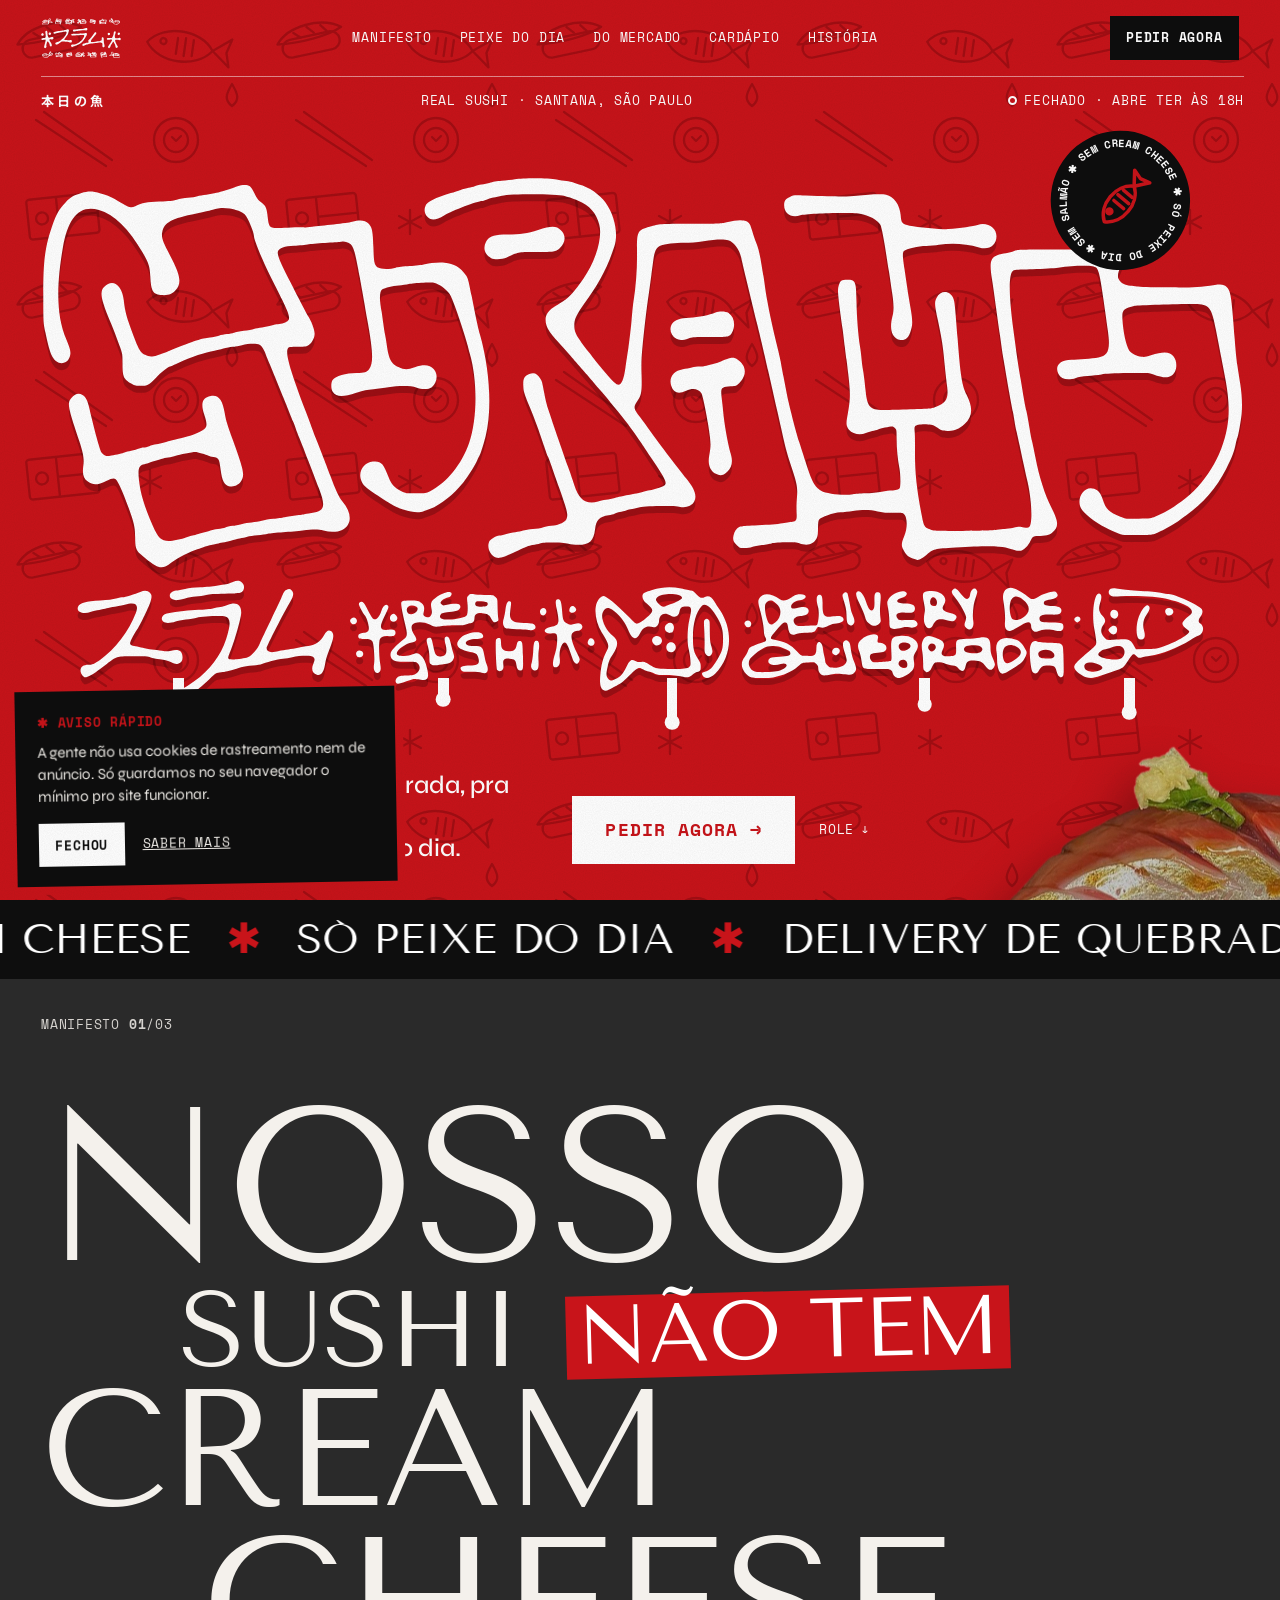
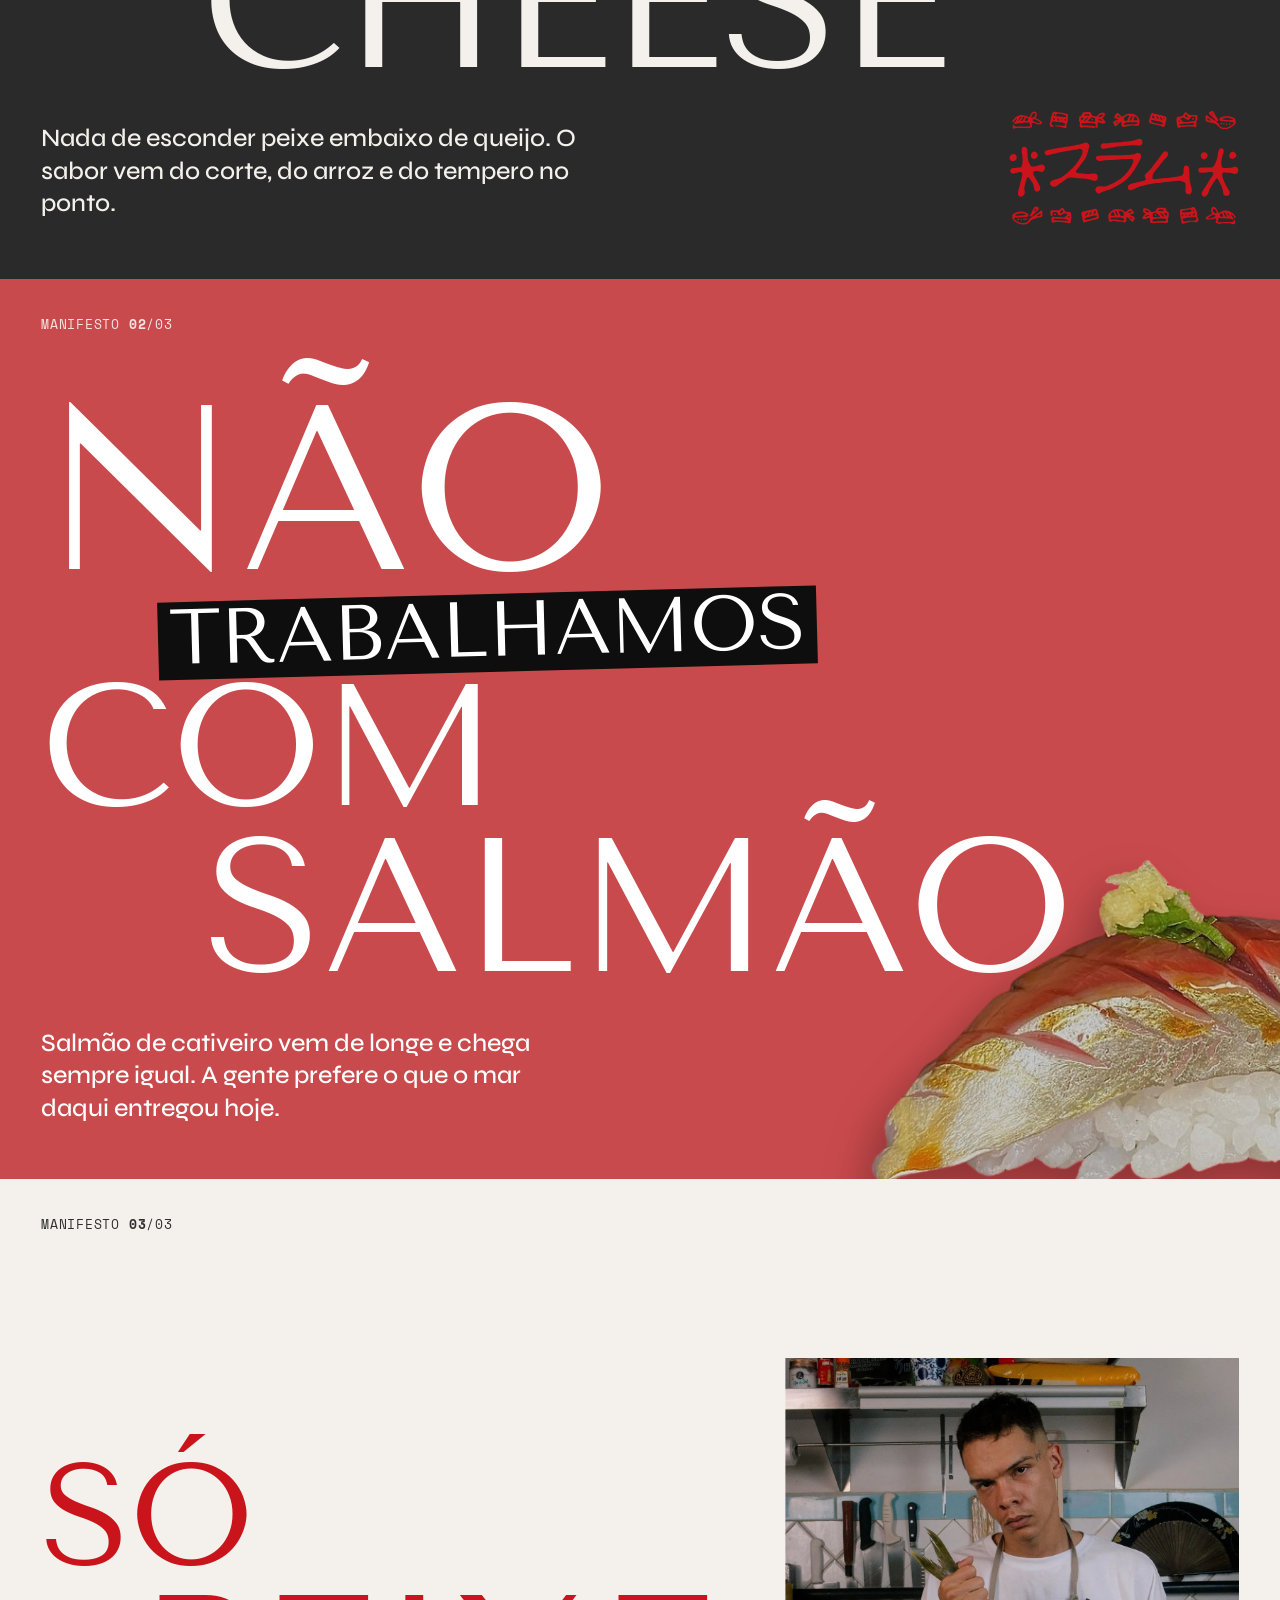
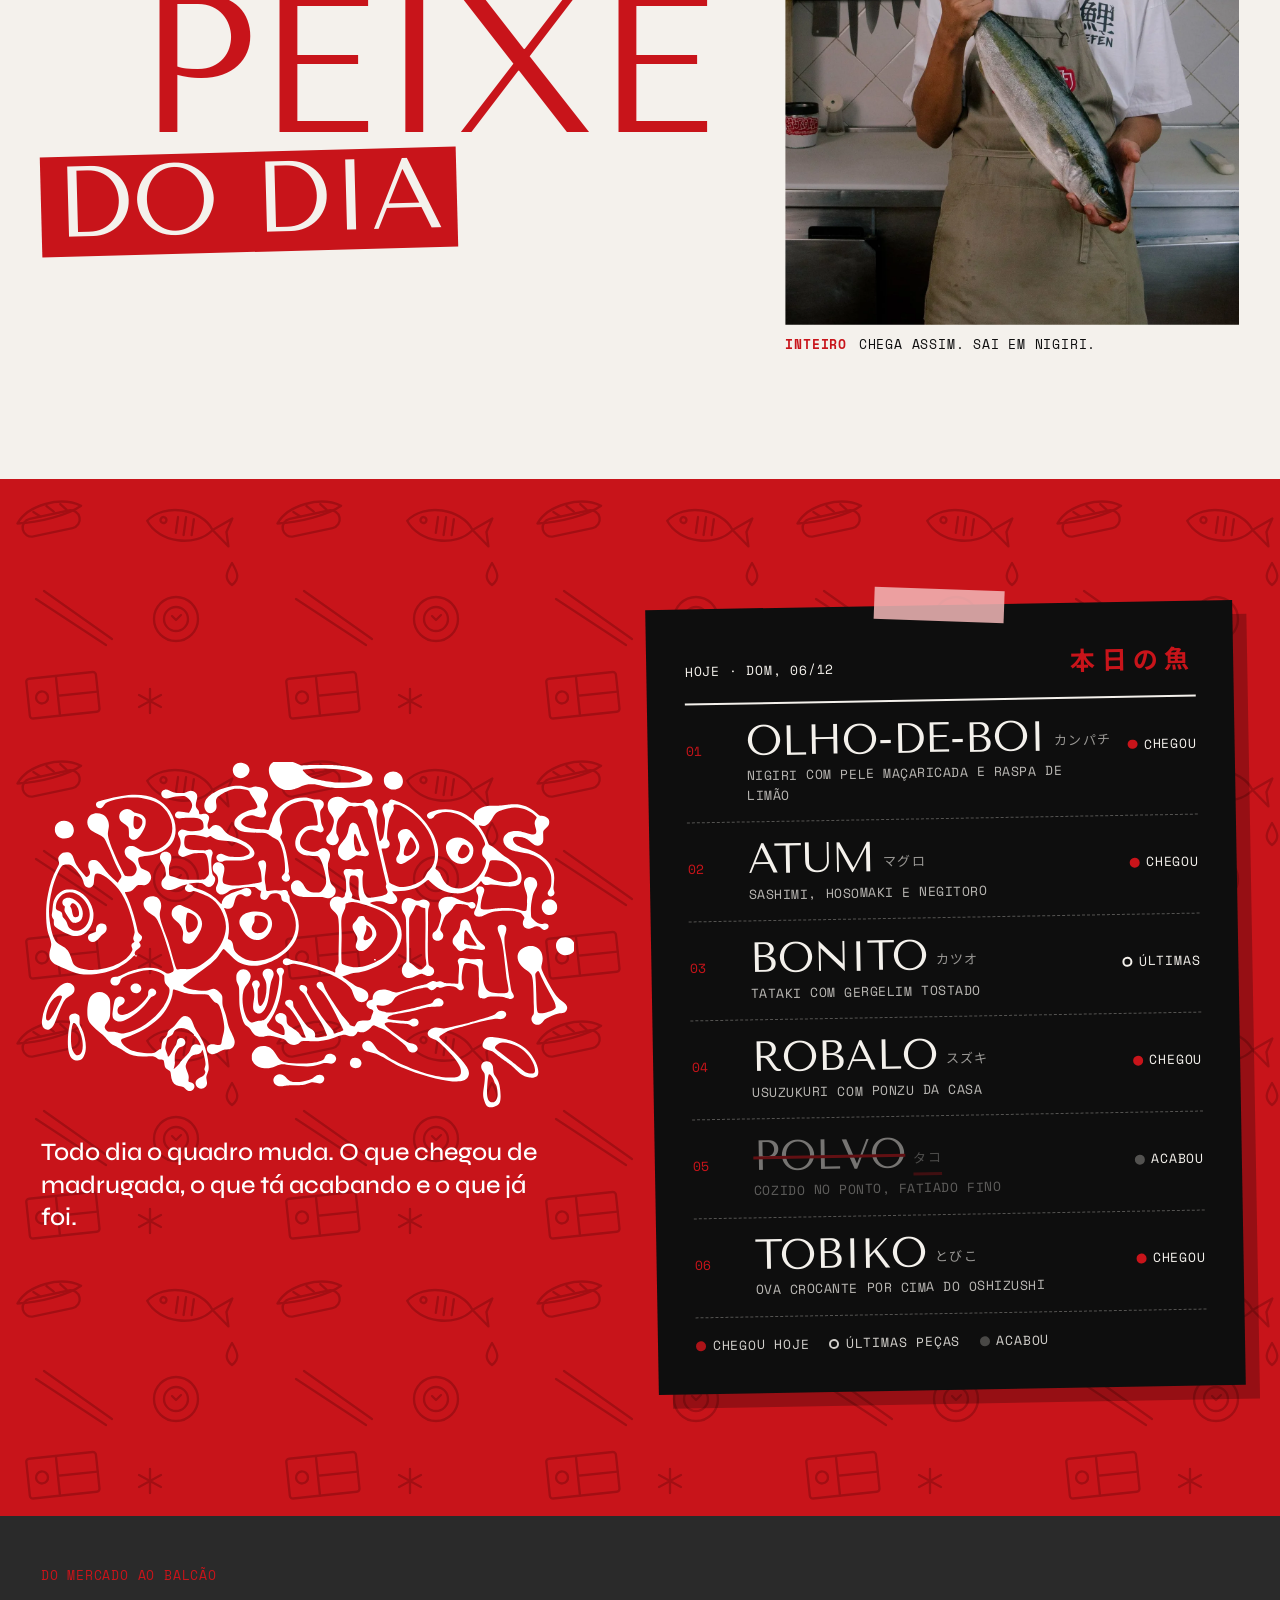
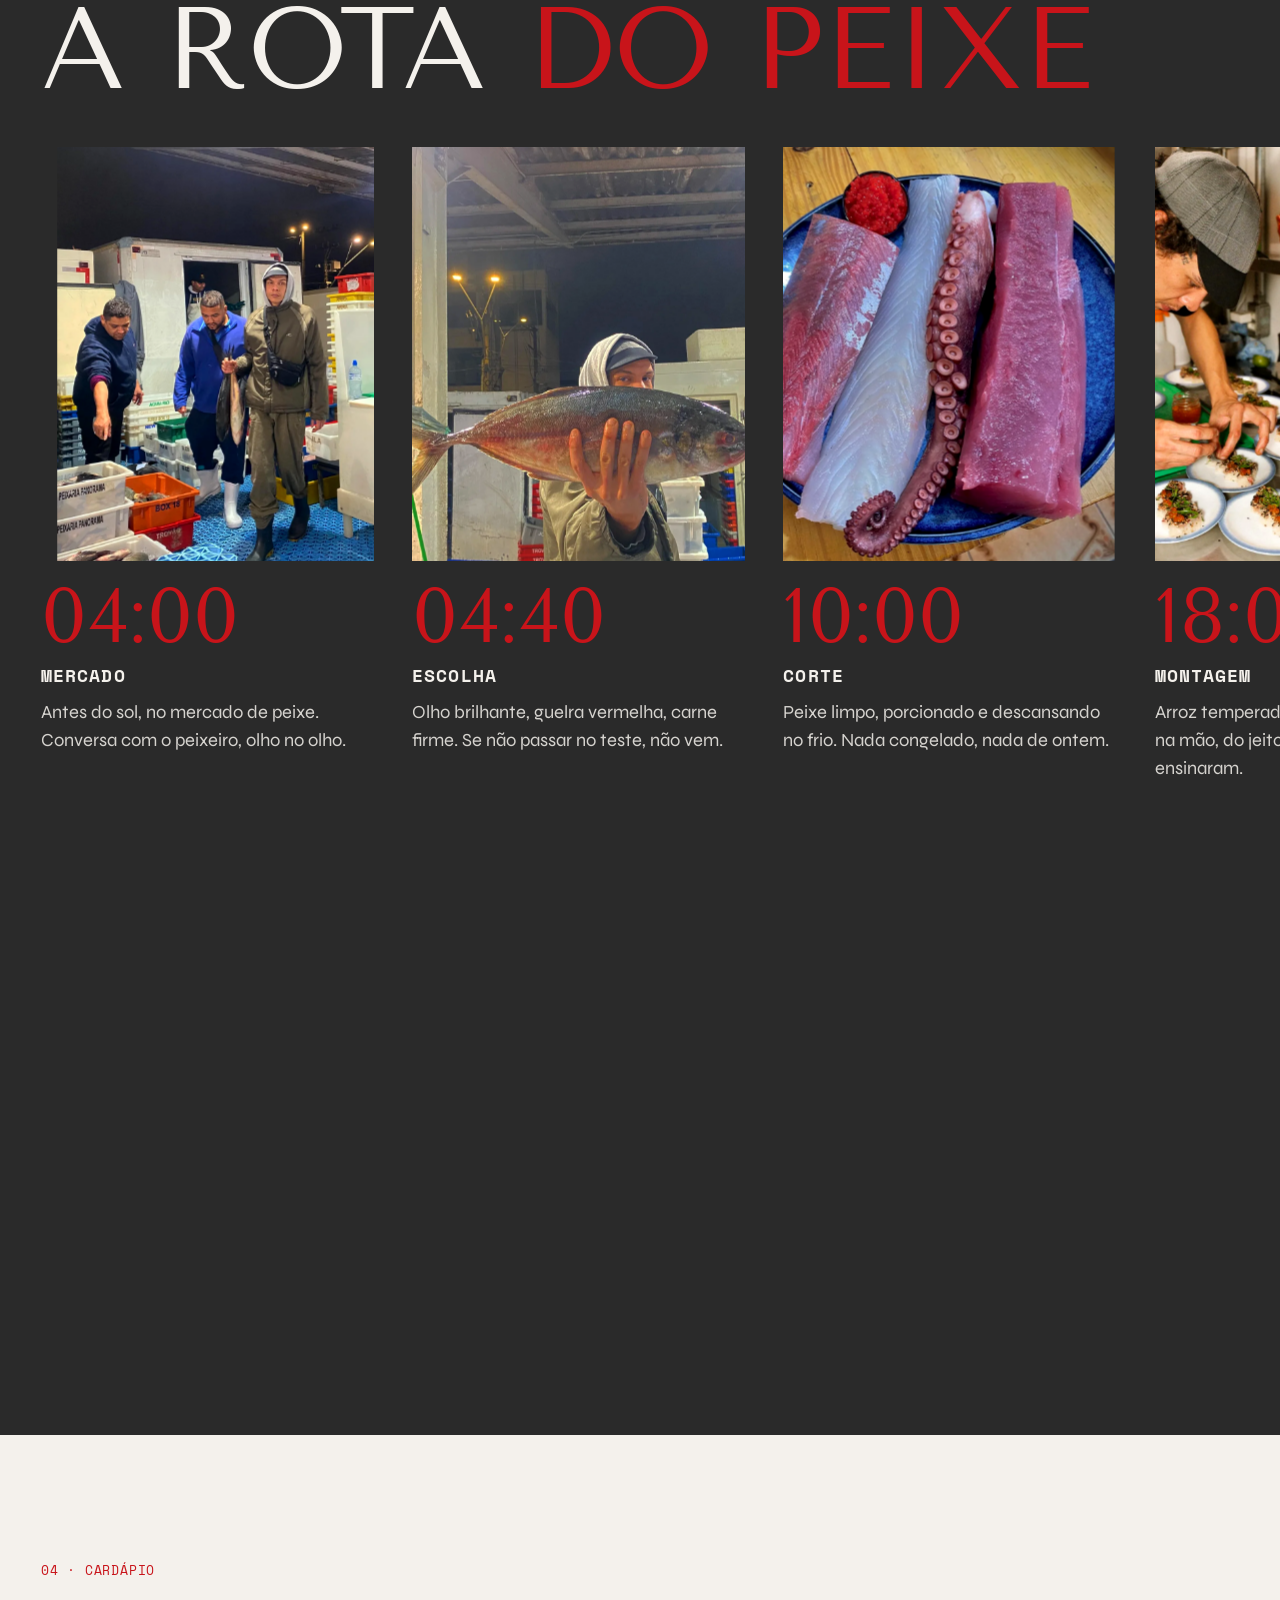
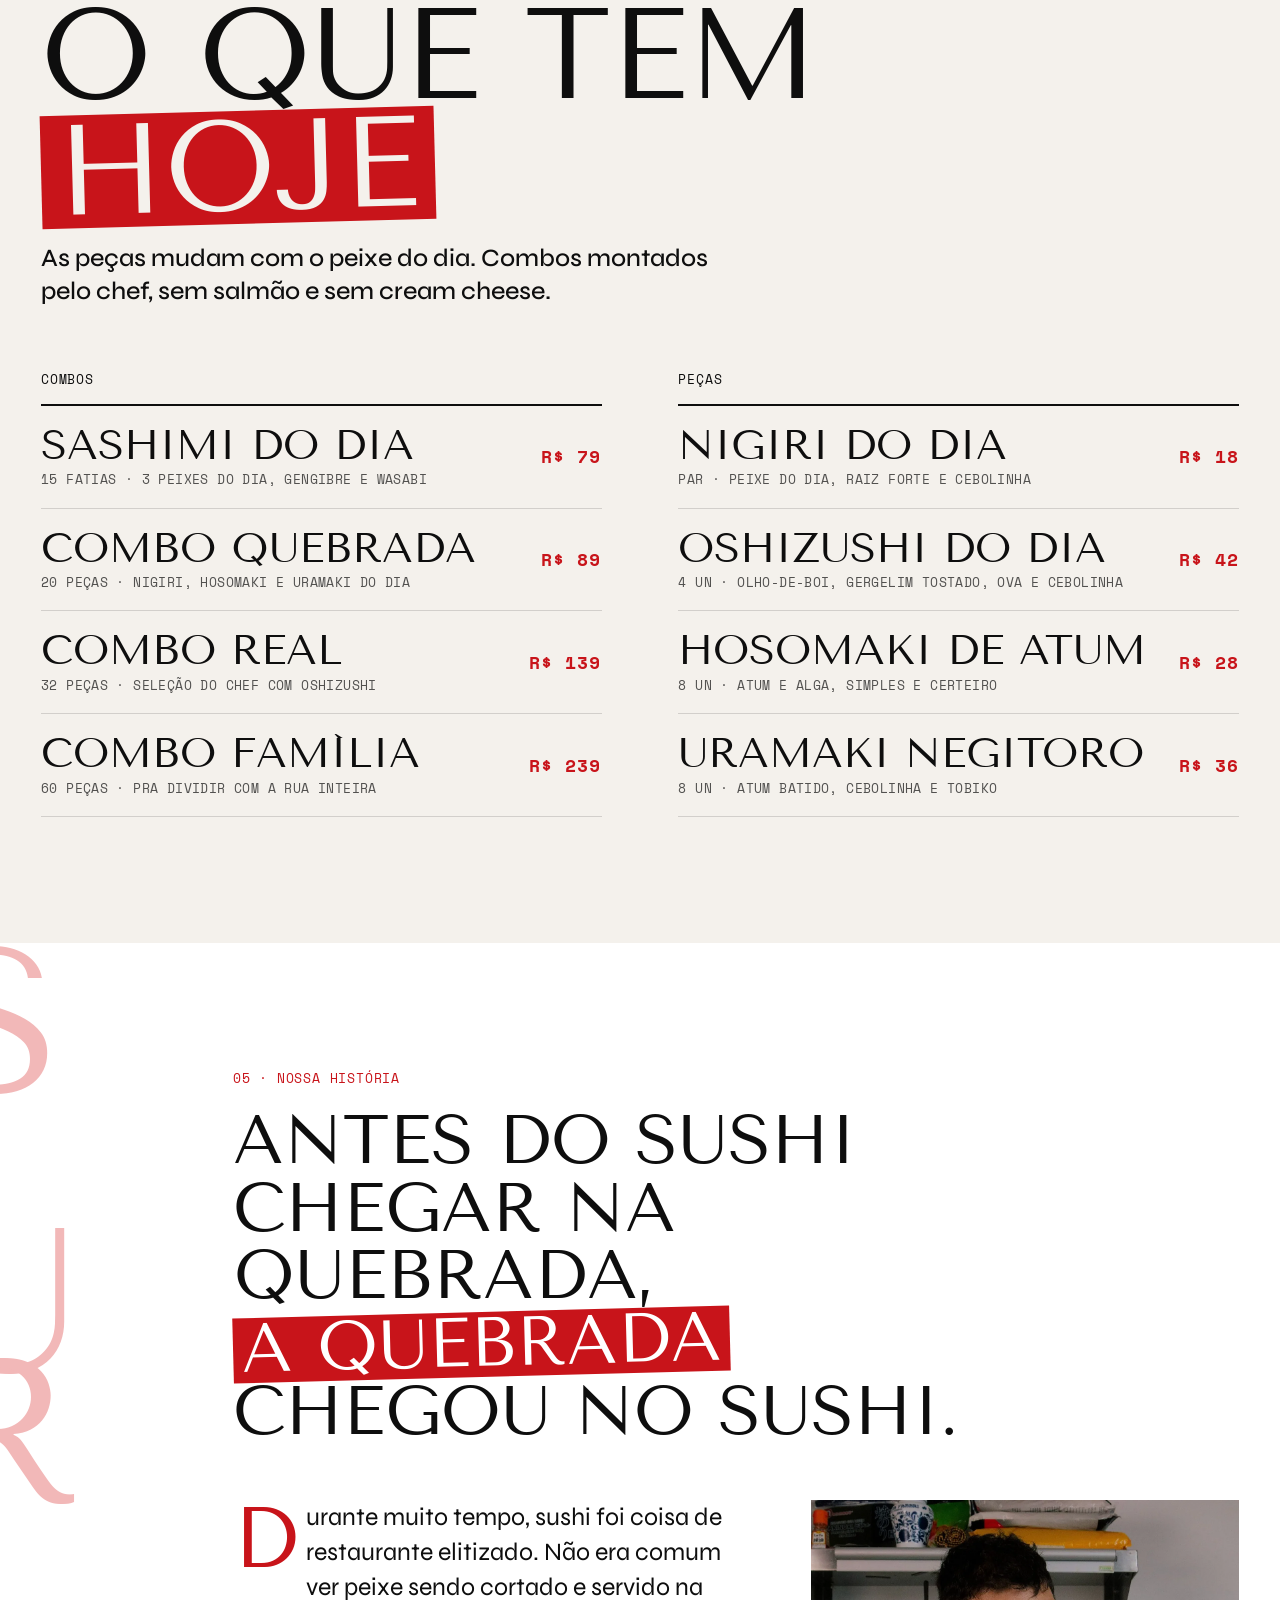
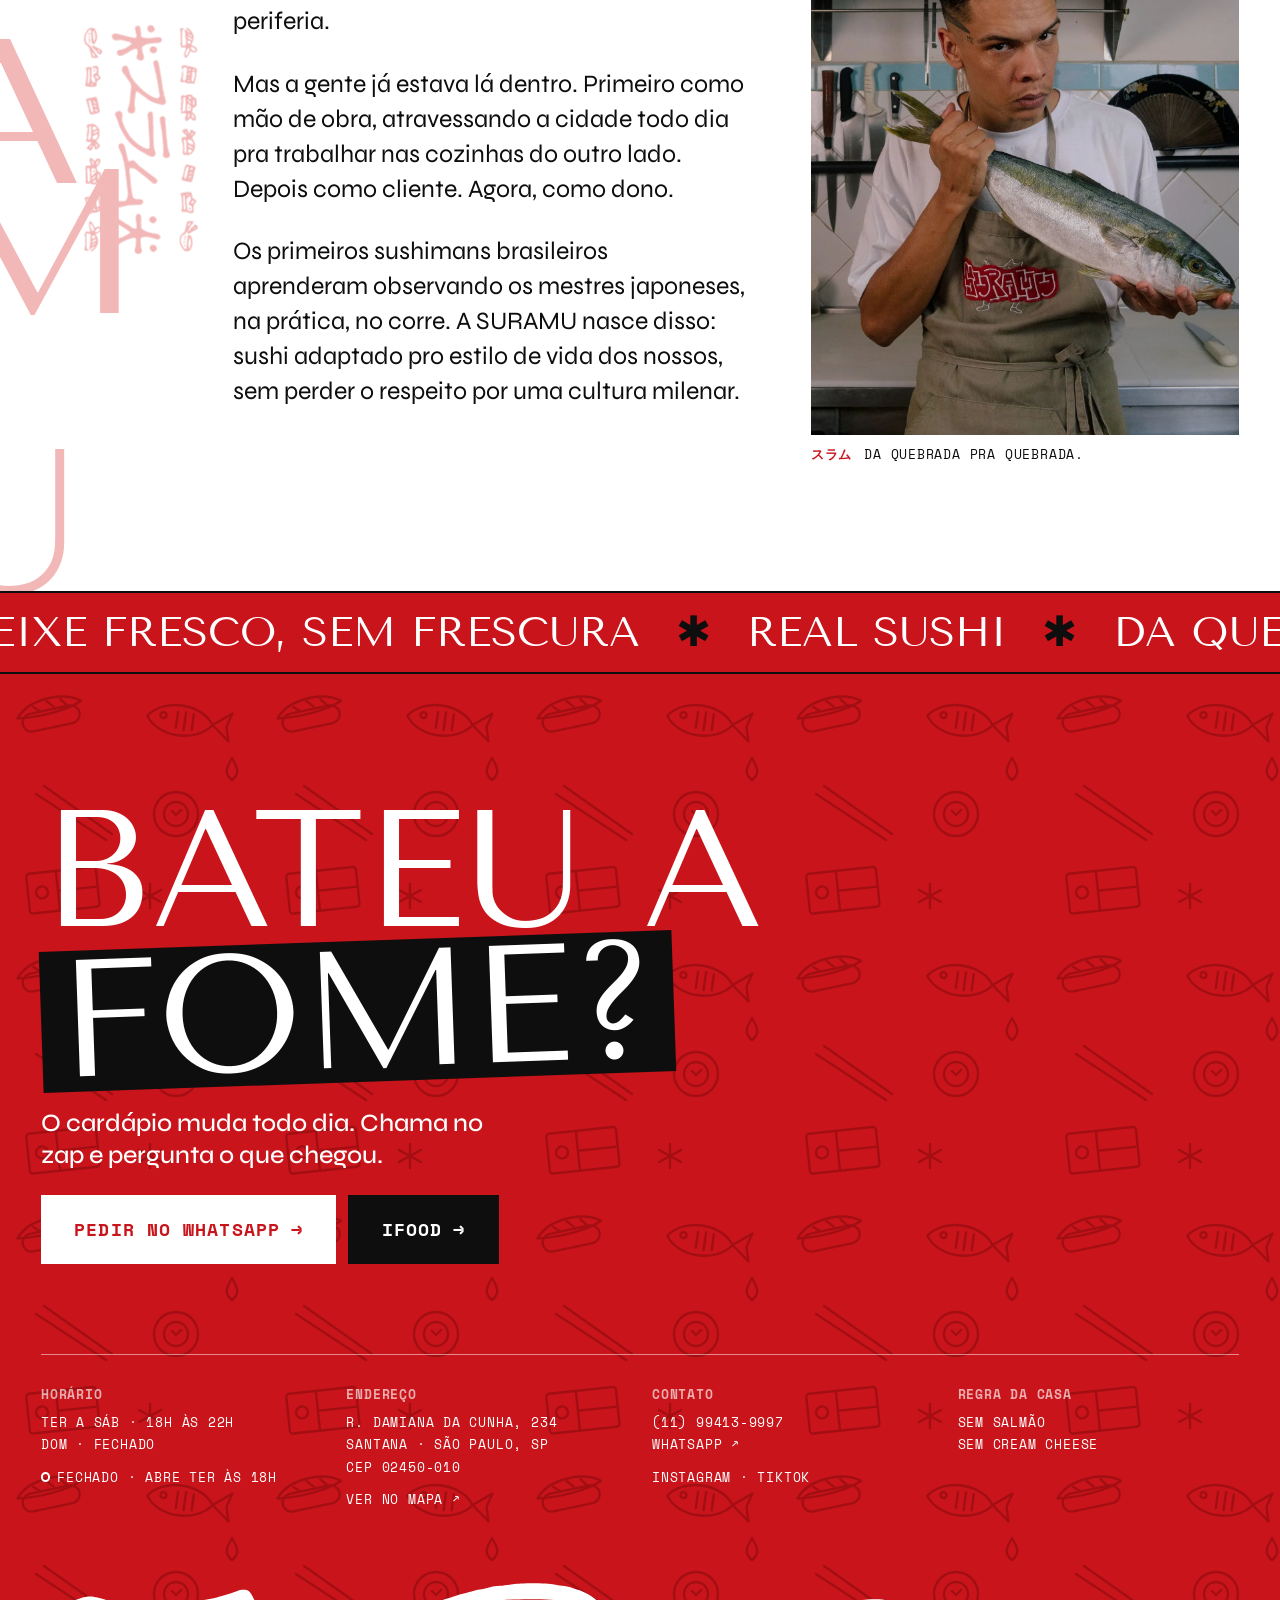
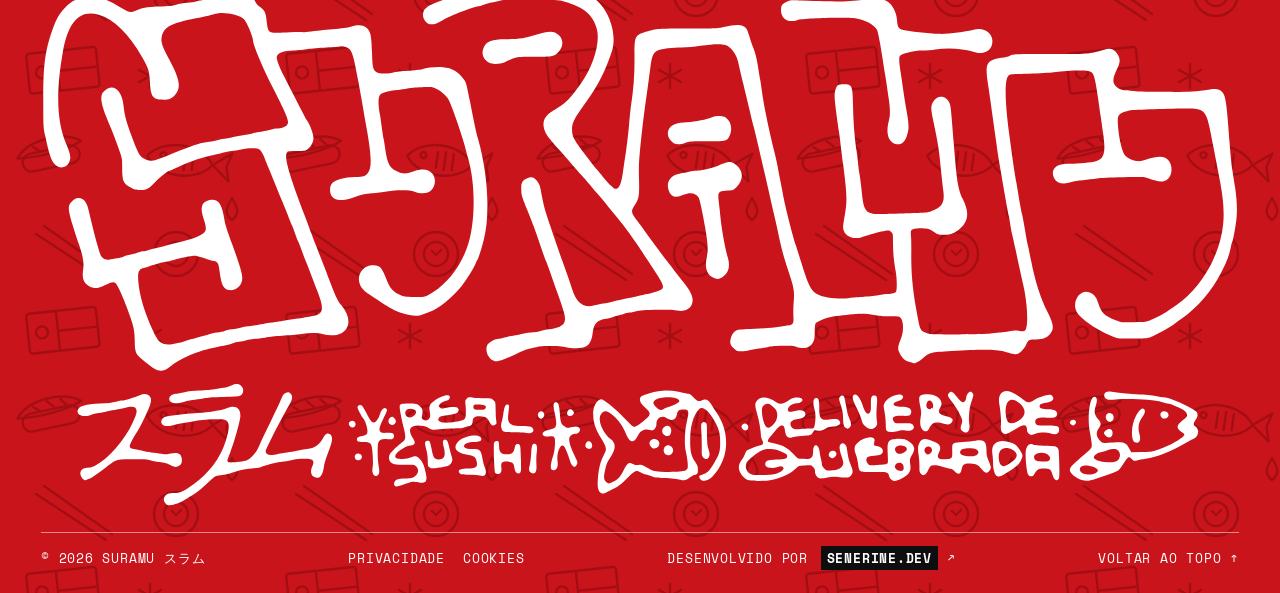
==== index.html @ 50e74071 "Site da SURAMU: home, 404, políticas de privacidade e cookies - Home de uma página: abertura com log" ====
<!doctype html>
<html lang="pt-BR">
<head>
  <meta charset="utf-8">
  <meta name="viewport" content="width=device-width, initial-scale=1">
  <title>SURAMU スラム · Real Sushi · Delivery de Quebrada</title>
  <meta name="description" content="Sushi de verdade, feito na quebrada, pra quebrada. Sem salmão, sem cream cheese: só peixe do dia.">
  <meta name="theme-color" content="#C8141A">
  <link rel="canonical" href="https://leonardosenerine.github.io/SuramuSushi/">

  <!-- Capa de link (WhatsApp, Instagram, Facebook, X, LinkedIn...).
       Se o site for para um domínio próprio, troque https://leonardosenerine.github.io/SuramuSushi/ pelo domínio novo. -->
  <meta property="og:type" content="restaurant">
  <meta property="og:site_name" content="SURAMU スラム">
  <meta property="og:locale" content="pt_BR">
  <meta property="og:url" content="https://leonardosenerine.github.io/SuramuSushi/">
  <meta property="og:title" content="SURAMU スラム · Real Sushi · Delivery de Quebrada">
  <meta property="og:description" content="Sem salmão, sem cream cheese: só peixe do dia. Sushi de verdade, feito na quebrada, pra quebrada. Santana, São Paulo.">
  <meta property="og:image" content="https://leonardosenerine.github.io/SuramuSushi/assets/og/suramu-og.jpg">
  <meta property="og:image:width" content="1200">
  <meta property="og:image:height" content="630">
  <meta property="og:image:alt" content="Logo pichado da SURAMU em branco sobre vermelho, com um nigiri e a faixa: sem salmão, sem cream cheese, só peixe do dia">
  <meta name="twitter:card" content="summary_large_image">
  <meta name="twitter:title" content="SURAMU スラム · Real Sushi · Delivery de Quebrada">
  <meta name="twitter:description" content="Sem salmão, sem cream cheese: só peixe do dia. Santana, São Paulo.">
  <meta name="twitter:image" content="https://leonardosenerine.github.io/SuramuSushi/assets/og/suramu-og.jpg">

  <link rel="icon" href="assets/og/favicon-32.png" sizes="32x32" type="image/png">
  <link rel="icon" href="assets/brand/suramu-kata.svg" type="image/svg+xml">
  <link rel="apple-touch-icon" href="assets/og/apple-touch-icon.png">
  <link rel="manifest" href="site.webmanifest">
  <script>
    document.documentElement.classList.add("js");
    try {
      if (!matchMedia("(prefers-reduced-motion: reduce)").matches && !sessionStorage.getItem("suramu-intro"))
        document.documentElement.classList.add("intro");
    } catch (e) {}
  </script>
  <link rel="preconnect" href="https://fonts.googleapis.com">
  <link rel="preconnect" href="https://fonts.gstatic.com" crossorigin>
  <!-- Tenor Sans é placeholder da fonte de título da marca: trocar em --font-display quando tivermos o arquivo licenciado -->
  <link href="https://fonts.googleapis.com/css2?family=Tenor+Sans&family=Syne:wght@400;500;700&family=Space+Mono:wght@400;700&family=Noto+Sans+JP:wght@500;700&display=swap" rel="stylesheet">
  <link rel="preload" href="assets/brand/suramu-tag.svg" as="image" type="image/svg+xml">
  <link rel="stylesheet" href="css/styles.css">
  <script type="application/ld+json">
  {
    "@context": "https://schema.org",
    "@type": "Restaurant",
    "name": "SURAMU スラム",
    "servesCuisine": "Japonesa",
    "telephone": "+55 11 99413-9997",
    "address": {
      "@type": "PostalAddress",
      "streetAddress": "R. Damiana da Cunha, 234",
      "addressLocality": "São Paulo",
      "addressRegion": "SP",
      "postalCode": "02450-010",
      "addressCountry": "BR"
    },
    "openingHoursSpecification": [{
      "@type": "OpeningHoursSpecification",
      "dayOfWeek": ["Tuesday", "Wednesday", "Thursday", "Friday", "Saturday"],
      "opens": "18:00",
      "closes": "22:00"
    }]
  }
  </script>
</head>
<body>

  <div class="loader" aria-hidden="true">
    <span class="kata loader__kata"></span>
    <p class="loader__tag mono">Real sushi · Delivery de quebrada</p>
    <span class="loader__count" id="loader-count">00</span>
  </div>

  <header class="nav" id="nav">
    <a class="nav__mark" href="#top" aria-label="SURAMU, voltar ao início"><span class="kata" aria-hidden="true"></span></a>
    <nav class="nav__links mono" aria-label="Principal">
      <a href="#manifesto">Manifesto</a>
      <a href="#peixe-do-dia">Peixe do dia</a>
      <a href="#rota">Do mercado</a>
      <a href="#cardapio">Cardápio</a>
      <a href="#historia">História</a>
    </nav>
    <a class="btn btn--black btn--sm" href="#pedir">Pedir agora</a>
  </header>

  <main>
    <!-- ============ HERO ============ -->
    <section class="hero" id="top">
      <div class="pattern" aria-hidden="true"></div>

      <div class="hero__meta mono">
        <span class="jp">本日の魚</span>
        <span class="hero__meta-mid" data-scramble>Real sushi · Santana, São Paulo</span>
        <span class="status" data-status><i class="status__dot"></i><span class="status__text">Ter a sáb · 18h às 22h</span></span>
      </div>

      <h1 class="hero__title">
        <span class="sr-only">SURAMU: Real Sushi, Delivery de Quebrada</span>
        <span class="tag hero__tag" aria-hidden="true"></span>
        <span class="drip" style="--x:11%; --h:3vw;   --d:1.55s" aria-hidden="true"></span>
        <span class="drip" style="--x:33%; --h:1.8vw; --d:1.75s" aria-hidden="true"></span>
        <span class="drip" style="--x:52%; --h:3.6vw; --d:1.65s" aria-hidden="true"></span>
        <span class="drip" style="--x:73%; --h:2.2vw; --d:1.85s" aria-hidden="true"></span>
        <span class="drip" style="--x:90%; --h:2.8vw; --d:1.7s"  aria-hidden="true"></span>
      </h1>

      <div class="sticker" aria-hidden="true">
        <svg viewBox="0 0 200 200">
          <defs><path id="sticker-circle" d="M100,100 m-76,0 a76,76 0 1,1 152,0 a76,76 0 1,1 -152,0"/></defs>
          <circle cx="100" cy="100" r="99" fill="#0E0E0E"/>
          <text class="sticker__text"><textPath href="#sticker-circle" textLength="474">SEM SALMÃO ✱ SEM CREAM CHEESE ✱ SÓ PEIXE DO DIA ✱</textPath></text>
          <g transform="translate(100 102)" fill="none" stroke="#C8141A" stroke-width="5" stroke-linecap="round" stroke-linejoin="round">
            <path d="M-38 0 C-24 -22 14 -22 28 0 C14 22 -24 22 -38 0Z"/>
            <path d="M28 0 L46 -14 L42 0 L46 14Z"/>
            <circle cx="-22" cy="-4" r="3.5" fill="#C8141A"/>
            <path d="M-6 -9 v18 M4 -10 v20 M14 -8 v16"/>
          </g>
        </svg>
      </div>

      <img class="hero__nigiri" data-parallax="0.16" src="assets/img/nigiri-cutout.png" width="700" height="491"
           alt="Nigiri de peixe do dia com a pele prateada maçaricada">

      <div class="hero__foot">
        <p class="hero__lede">Sushi de verdade, feito na quebrada, pra quebrada. Peixe comprado de madrugada, cortado no mesmo dia.</p>
        <div class="hero__actions">
          <a class="btn btn--white btn--big" href="#pedir">Pedir agora <span aria-hidden="true">→</span></a>
          <a class="hero__scroll mono" href="#manifesto">Role <span aria-hidden="true">↓</span></a>
        </div>
      </div>
    </section>

    <div class="ticker" aria-hidden="true">
      <div class="ticker__track">
        <span>Sem salmão <i>✱</i> Sem cream cheese <i>✱</i> Só peixe do dia <i>✱</i> Delivery de quebrada <i>✱</i> スラム <i>✱</i>&nbsp;</span>
        <span>Sem salmão <i>✱</i> Sem cream cheese <i>✱</i> Só peixe do dia <i>✱</i> Delivery de quebrada <i>✱</i> スラム <i>✱</i>&nbsp;</span>
      </div>
    </div>

    <!-- ============ MANIFESTO ============ -->
    <section class="mf mf--charcoal" id="manifesto" aria-labelledby="mf1">
      <p class="mf__index mono">Manifesto <b>01</b>/03</p>
      <h2 class="mf__type" id="mf1" data-fit>
        <span class="row" data-w="0.74"><span class="row__in">Nosso</span></span>
        <span class="row" data-w="0.88" data-x="0.12"><span class="row__in">Sushi <mark class="bar bar--red">não tem</mark></span></span>
        <span class="row" data-w="0.56"><span class="row__in">Cream</span></span>
        <span class="row" data-w="0.66" data-x="0.14"><span class="row__in">Cheese</span></span>
      </h2>
      <p class="mf__note reveal">Nada de esconder peixe embaixo de queijo. O sabor vem do corte, do arroz e do tempero no ponto.</p>
      <span class="kata kata--corner" aria-hidden="true"></span>
    </section>

    <section class="mf mf--coral" aria-labelledby="mf2">
      <p class="mf__index mono">Manifesto <b>02</b>/03</p>
      <h2 class="mf__type" id="mf2" data-fit>
        <span class="row" data-w="0.5"><span class="row__in">Não</span></span>
        <span class="row" data-w="0.78" data-x="0.1"><span class="row__in"><mark class="bar bar--black">trabalhamos</mark></span></span>
        <span class="row" data-w="0.4"><span class="row__in">com</span></span>
        <span class="row" data-w="0.76" data-x="0.14"><span class="row__in">salmão</span></span>
      </h2>
      <p class="mf__note reveal">Salmão de cativeiro vem de longe e chega sempre igual. A gente prefere o que o mar daqui entregou hoje.</p>
      <img class="mf__nigiri" data-parallax="-0.12" src="assets/img/nigiri-cutout.png" width="700" height="491" alt="" loading="lazy">
    </section>

    <section class="mf mf--paper" aria-labelledby="mf3">
      <p class="mf__index mono">Manifesto <b>03</b>/03</p>
      <div class="mf__grid">
        <div class="mf__col">
          <h2 class="mf__type mf__type--red" id="mf3" data-fit>
            <span class="row" data-w="0.32"><span class="row__in">Só</span></span>
            <span class="row" data-w="0.86" data-x="0.14"><span class="row__in">peixe</span></span>
            <span class="row" data-w="0.86"><span class="row__in"><mark class="bar bar--red">do dia</mark></span></span>
          </h2>
          <p class="mf__note mf__note--dark reveal">O cardápio é o que o mar entregou. Se o peixe não estiver bom, não entra na caixa.</p>
        </div>
        <figure class="photo mf__photo reveal">
          <img src="assets/img/chef-peixe-camiseta.webp" width="1280" height="1600" loading="lazy"
               alt="O chef na cozinha da SURAMU segurando um olho-de-boi inteiro">
          <figcaption class="mono"><span>Inteiro</span> Chega assim. Sai em nigiri.</figcaption>
        </figure>
      </div>
    </section>

    <!-- ============ PEIXES DO DIA ============ -->
    <section class="today" id="peixe-do-dia" aria-labelledby="today-title">
      <div class="pattern" aria-hidden="true"></div>
      <div class="today__grid">
        <div class="today__intro">
          <h2 class="sr-only" id="today-title">Peixes do dia</h2>
          <span class="art art--pescados reveal" aria-hidden="true"></span>
          <p class="today__text reveal">Todo dia o quadro muda. O que chegou de madrugada, o que tá acabando e o que já foi.</p>
        </div>

        <div class="board reveal">
          <span class="board__tape" aria-hidden="true"></span>
          <header class="board__head">
            <p class="mono" id="board-date">Hoje</p>
            <p class="board__jp jp">本日の魚</p>
          </header>
          <ol class="board__list" id="board-list"></ol>
          <noscript><p class="mono">Ative o JavaScript para ver o quadro do dia, ou chame no WhatsApp.</p></noscript>
          <footer class="board__foot mono">
            <span><i class="dot dot--in"></i>Chegou hoje</span>
            <span><i class="dot dot--last"></i>Últimas peças</span>
            <span><i class="dot dot--out"></i>Acabou</span>
          </footer>
        </div>
      </div>
    </section>

    <!-- ============ DO MERCADO AO BALCÃO ============ -->
    <section class="route" id="rota" aria-labelledby="route-title">
      <div class="route__sticky">
        <header class="route__head">
          <p class="mono route__kicker" data-scramble>Do mercado ao balcão</p>
          <h2 class="route__title" id="route-title">A rota <em>do peixe</em></h2>
          <div class="route__progress" aria-hidden="true"><span id="route-bar"></span></div>
        </header>
        <div class="route__track" id="route-track">
          <article class="stop">
            <figure class="photo"><img src="assets/img/mercado-noite.webp" width="1200" height="1600" loading="lazy" alt="O chef saindo do mercado de peixe de madrugada com um bonito na mão"></figure>
            <p class="stop__time" data-scramble>04:00</p>
            <h3 class="stop__name">Mercado</h3>
            <p class="stop__text">Antes do sol, no mercado de peixe. Conversa com o peixeiro, olho no olho.</p>
          </article>
          <article class="stop">
            <figure class="photo"><img src="assets/img/mercado-peixe.webp" width="1200" height="1600" loading="lazy" alt="O chef mostrando um olho-de-boi inteiro no mercado"></figure>
            <p class="stop__time" data-scramble>04:40</p>
            <h3 class="stop__name">Escolha</h3>
            <p class="stop__text">Olho brilhante, guelra vermelha, carne firme. Se não passar no teste, não vem.</p>
          </article>
          <article class="stop">
            <figure class="photo"><img src="assets/img/peixes-crus-prato.webp" width="1200" height="1600" loading="lazy" alt="Lombos de atum, olho-de-boi e robalo com um tentáculo de polvo num prato azul"></figure>
            <p class="stop__time" data-scramble>10:00</p>
            <h3 class="stop__name">Corte</h3>
            <p class="stop__text">Peixe limpo, porcionado e descansando no frio. Nada congelado, nada de ontem.</p>
          </article>
          <article class="stop">
            <figure class="photo"><img src="assets/img/chef-montando.webp" width="1200" height="1600" loading="lazy" alt="O chef finalizando pratos de oshizushi com ova e cebolinha"></figure>
            <p class="stop__time" data-scramble>18:00</p>
            <h3 class="stop__name">Montagem</h3>
            <p class="stop__text">Arroz temperado na hora. Peça por peça, na mão, do jeito que os mestres ensinaram.</p>
          </article>
          <article class="stop">
            <figure class="photo"><img src="assets/img/box-aberto.webp" width="1200" height="1600" loading="lazy" alt="Caixa aberta com nigiris, sashimi, hosomaki e uramaki"></figure>
            <p class="stop__time" data-scramble>19:00</p>
            <h3 class="stop__name">Sua quebrada</h3>
            <p class="stop__text">Caixa fechada e direto pra sua porta. Do mar pra mesa no mesmo dia.</p>
          </article>
        </div>
      </div>
    </section>

    <!-- ============ CARDÁPIO ============ -->
    <!-- Itens e preços são exemplos: substituir pelo cardápio real -->
    <section class="menu" id="cardapio" aria-labelledby="menu-title">
      <header class="sec-head">
        <p class="mono sec-head__index" data-scramble>04 · Cardápio</p>
        <h2 class="sec-title" id="menu-title">O que tem <span class="sec-title__hl">hoje</span></h2>
        <p class="sec-head__text">As peças mudam com o peixe do dia. Combos montados pelo chef, sem salmão e sem cream cheese.</p>
      </header>

      <div class="menu__cols">
        <div class="menu__group reveal">
          <h3 class="menu__group-title mono">Combos</h3>
          <ul class="menu__list">
            <li class="dish" data-img="assets/img/box-sashimi.webp">
              <img class="dish__thumb" src="assets/img/box-sashimi.webp" alt="" loading="lazy" width="120" height="160">
              <div class="dish__body"><span class="dish__name">Sashimi do dia</span><span class="dish__desc">15 fatias · 3 peixes do dia, gengibre e wasabi</span></div>
              <span class="dish__price mono">R$ 79</span>
            </li>
            <li class="dish" data-img="assets/img/box-angulo.webp">
              <img class="dish__thumb" src="assets/img/box-angulo.webp" alt="" loading="lazy" width="120" height="160">
              <div class="dish__body"><span class="dish__name">Combo Quebrada</span><span class="dish__desc">20 peças · nigiri, hosomaki e uramaki do dia</span></div>
              <span class="dish__price mono">R$ 89</span>
            </li>
            <li class="dish" data-img="assets/img/box-close.webp">
              <img class="dish__thumb" src="assets/img/box-close.webp" alt="" loading="lazy" width="120" height="160">
              <div class="dish__body"><span class="dish__name">Combo Real</span><span class="dish__desc">32 peças · seleção do chef com oshizushi</span></div>
              <span class="dish__price mono">R$ 139</span>
            </li>
            <li class="dish" data-img="assets/img/box-duplo.webp">
              <img class="dish__thumb" src="assets/img/box-duplo.webp" alt="" loading="lazy" width="120" height="160">
              <div class="dish__body"><span class="dish__name">Combo Família</span><span class="dish__desc">60 peças · pra dividir com a rua inteira</span></div>
              <span class="dish__price mono">R$ 239</span>
            </li>
          </ul>
        </div>

        <div class="menu__group reveal">
          <h3 class="menu__group-title mono">Peças</h3>
          <ul class="menu__list">
            <li class="dish" data-img="assets/img/nigiri-mao.webp">
              <img class="dish__thumb" src="assets/img/nigiri-mao.webp" alt="" loading="lazy" width="120" height="160">
              <div class="dish__body"><span class="dish__name">Nigiri do dia</span><span class="dish__desc">par · peixe do dia, raiz forte e cebolinha</span></div>
              <span class="dish__price mono">R$ 18</span>
            </li>
            <li class="dish" data-img="assets/img/oshizushi-close.webp">
              <img class="dish__thumb" src="assets/img/oshizushi-close.webp" alt="" loading="lazy" width="120" height="160">
              <div class="dish__body"><span class="dish__name">Oshizushi do dia</span><span class="dish__desc">4 un · olho-de-boi, gergelim tostado, ova e cebolinha</span></div>
              <span class="dish__price mono">R$ 42</span>
            </li>
            <li class="dish" data-img="assets/img/box-aberto.webp">
              <img class="dish__thumb" src="assets/img/box-aberto.webp" alt="" loading="lazy" width="120" height="160">
              <div class="dish__body"><span class="dish__name">Hosomaki de atum</span><span class="dish__desc">8 un · atum e alga, simples e certeiro</span></div>
              <span class="dish__price mono">R$ 28</span>
            </li>
            <li class="dish" data-img="assets/img/box-angulo.webp">
              <img class="dish__thumb" src="assets/img/box-angulo.webp" alt="" loading="lazy" width="120" height="160">
              <div class="dish__body"><span class="dish__name">Uramaki negitoro</span><span class="dish__desc">8 un · atum batido, cebolinha e tobiko</span></div>
              <span class="dish__price mono">R$ 36</span>
            </li>
          </ul>
        </div>
      </div>
      <img class="menu__preview" id="menu-preview" alt="" aria-hidden="true">
    </section>

    <!-- ============ HISTÓRIA ============ -->
    <section class="story" id="historia" aria-labelledby="story-title">
      <div class="story__giant" aria-hidden="true">
        <span>S</span><span>U</span><span>R</span><span>A</span><span>M</span><span>U</span>
      </div>
      <span class="kata kata--story" aria-hidden="true"></span>

      <div class="story__body">
        <p class="mono sec-head__index" data-scramble>05 · Nossa história</p>
        <h2 class="story__quote reveal split" id="story-title">Antes do sushi chegar na quebrada, <mark class="bar bar--red">a quebrada</mark> chegou no sushi.</h2>

        <div class="story__cols">
          <div class="story__text reveal">
            <p>Durante muito tempo, sushi foi coisa de restaurante elitizado. Não era comum ver peixe sendo cortado e servido na periferia.</p>
            <p>Mas a gente já estava lá dentro. Primeiro como mão de obra, atravessando a cidade todo dia pra trabalhar nas cozinhas do outro lado. Depois como cliente. Agora, como dono.</p>
            <p>Os primeiros sushimans brasileiros aprenderam observando os mestres japoneses, na prática, no corre. A SURAMU nasce disso: sushi adaptado pro estilo de vida dos nossos, sem perder o respeito por uma cultura milenar.</p>
          </div>
          <figure class="photo story__photo reveal">
            <img src="assets/img/chef-peixe-avental.webp" width="1280" height="1600" loading="lazy"
                 alt="O chef com o avental bordado da SURAMU segurando um olho-de-boi">
            <figcaption class="mono"><span>スラム</span> Da quebrada pra quebrada.</figcaption>
          </figure>
        </div>
      </div>
    </section>

    <div class="ticker ticker--red" aria-hidden="true">
      <div class="ticker__track ticker__track--rev">
        <span>Pede no zap <i>✱</i> Peixe fresco, sem frescura <i>✱</i> Real sushi <i>✱</i> Da quebrada pra quebrada <i>✱</i>&nbsp;</span>
        <span>Pede no zap <i>✱</i> Peixe fresco, sem frescura <i>✱</i> Real sushi <i>✱</i> Da quebrada pra quebrada <i>✱</i>&nbsp;</span>
      </div>
    </div>
  </main>

  <!-- ============ FOOTER / PEDIR ============ -->
  <footer class="footer" id="pedir">
    <div class="pattern" aria-hidden="true"></div>
    <div class="footer__cta">
      <h2 class="footer__title reveal split">Bateu a <span class="footer__fome">fome?</span></h2>
      <p class="footer__text reveal">O cardápio muda todo dia. Chama no zap e pergunta o que chegou.</p>
      <div class="footer__btns reveal">
        <!-- TODO: link real do iFood -->
        <a class="btn btn--white btn--big" href="https://wa.me/5511994139997?text=Oi%2C%20SURAMU!%20Quero%20fazer%20um%20pedido." target="_blank" rel="noopener">Pedir no WhatsApp <span aria-hidden="true">→</span></a>
        <a class="btn btn--black btn--big" href="#">iFood <span aria-hidden="true">→</span></a>
      </div>
    </div>

    <div class="footer__info mono">
      <div>
        <h3>Horário</h3>
        <p>Ter a sáb · 18h às 22h<br>Dom · fechado</p>
        <p class="status footer__status" data-status><i class="status__dot"></i><span class="status__text"></span></p>
      </div>
      <div>
        <h3>Endereço</h3>
        <address>R. Damiana da Cunha, 234<br>Santana · São Paulo, SP<br>CEP 02450-010</address>
        <p><a href="https://www.google.com/maps/search/?api=1&amp;query=R.%20Damiana%20da%20Cunha%2C%20234%20-%20Santana%2C%20S%C3%A3o%20Paulo%20-%20SP%2C%2002450-010" target="_blank" rel="noopener">Ver no mapa ↗</a></p>
      </div>
      <div>
        <h3>Contato</h3>
        <p><a href="tel:+5511994139997">(11) 99413-9997</a><br><a href="https://wa.me/5511994139997?text=Oi%2C%20SURAMU!%20Quero%20fazer%20um%20pedido." target="_blank" rel="noopener">WhatsApp ↗</a></p>
        <!-- TODO: links reais de Instagram e TikTok -->
        <p><a href="#">Instagram</a> · <a href="#">TikTok</a></p>
      </div>
      <div><h3>Regra da casa</h3><p>Sem salmão<br>Sem cream cheese</p></div>
    </div>

    <span class="tag footer__tag" aria-hidden="true"></span>

    <div class="footer__base mono">
      <span>© 2026 SURAMU スラム</span>
      <span class="footer__legal"><a href="politica-de-privacidade.html">Privacidade</a><a href="politica-de-cookies.html">Cookies</a></span>
      <a class="footer__credit" href="https://senerine.dev" target="_blank" rel="noopener">Desenvolvido por <b>senerine.dev</b> ↗</a>
      <a href="#top">Voltar ao topo ↑</a>
    </div>
  </footer>

  <a class="fab btn btn--black" href="https://wa.me/5511994139997?text=Oi%2C%20SURAMU!%20Quero%20fazer%20um%20pedido." target="_blank" rel="noopener">Pedir no WhatsApp</a>

  <script src="data/peixes-do-dia.js" defer></script>
  <script src="js/main.js" defer></script>
  <script src="js/cookies.js" defer></script>
</body>
</html>
---- css/styles.css ----
/* ============ TOKENS ============ */
:root {
  --red: #C8141A;
  --red-deep: #A30E13;
  --coral: #C94A4C;
  --charcoal: #2A2A2A;
  --black: #0E0E0E;
  --paper: #F4F1EC;
  --white: #FFFFFF;
  --pink: #F2B8B8;

  --font-display: "Tenor Sans", "Optima", sans-serif;
  --font-body: "Syne", system-ui, sans-serif;
  --font-mono: "Space Mono", ui-monospace, monospace;
  --font-jp: "Noto Sans JP", sans-serif;

  --gutter: clamp(16px, 3.2vw, 48px);
  --nav-h: 76px;

  --step--1: clamp(0.72rem, 0.68rem + 0.18vw, 0.82rem);
  --step-0: clamp(0.98rem, 0.92rem + 0.3vw, 1.15rem);
  --step-1: clamp(1.15rem, 1rem + 0.7vw, 1.6rem);
  --step-2: clamp(1.6rem, 1.2rem + 1.8vw, 2.8rem);

  --ease-out: cubic-bezier(.16, 1, .3, 1);
  --ease-stamp: cubic-bezier(.34, 1.8, .5, 1);
}

/* ============ BASE ============ */
*, *::before, *::after { box-sizing: border-box; }
html { scroll-behavior: smooth; -webkit-text-size-adjust: 100%; }
body {
  margin: 0;
  background: var(--red);
  color: var(--white);
  font-family: var(--font-body);
  font-size: var(--step-0);
  line-height: 1.5;
  overflow-x: clip;
  -webkit-font-smoothing: antialiased;
  text-rendering: optimizeLegibility;
}
img { display: block; max-width: 100%; height: auto; }
a { color: inherit; }
h1, h2, h3 { margin: 0; font-weight: 400; }
p { margin: 0; }
::selection { background: var(--black); color: var(--white); }
.mono { font-family: var(--font-mono); text-transform: uppercase; letter-spacing: .06em; font-size: var(--step--1); }
.jp { font-family: var(--font-jp); font-weight: 700; letter-spacing: .25em; }
.sr-only { position: absolute; width: 1px; height: 1px; overflow: hidden; clip: rect(0 0 0 0); white-space: nowrap; }

/* textura de papel, como nos posts da marca */
body::after {
  content: "";
  position: fixed; inset: 0;
  pointer-events: none; z-index: 100;
  opacity: .07;
  transform: translateZ(0);
  background-image: url("data:image/svg+xml,%3Csvg xmlns='http://www.w3.org/2000/svg' width='180' height='180'%3E%3Cfilter id='n'%3E%3CfeTurbulence type='fractalNoise' baseFrequency='.9' numOctaves='2' stitchTiles='stitch'/%3E%3CfeColorMatrix values='0 0 0 0 0 0 0 0 0 0 0 0 0 0 0 0 0 0 .9 0'/%3E%3C/filter%3E%3Crect width='100%25' height='100%25' filter='url(%23n)'/%3E%3C/svg%3E");
}

/* ============ MARCAS (vetor, usadas como máscara = nítidas em qualquer tamanho) ============ */
.tag, .kata, .art {
  display: block;
  background: currentColor;
  -webkit-mask: var(--src) center / contain no-repeat;
          mask: var(--src) center / contain no-repeat;
}
.tag  { --src: url("../assets/brand/suramu-tag.svg");  aspect-ratio: 1904 / 835; }
.kata { --src: url("../assets/brand/suramu-kata.svg"); aspect-ratio: 1203 / 601; }
.art--pescados { --src: url("../assets/brand/pescados-do-dia.svg"); aspect-ratio: 2540 / 1650; }

.pattern {
  position: absolute; inset: -260px 0 0 -260px; z-index: -1;
  background: url("../assets/brand/pattern.svg") 0 0 / 260px 260px repeat;
  animation: drift 70s linear infinite;
  pointer-events: none;
}
@keyframes drift { to { transform: translate(260px, 260px); } }

/* ============ BOTÕES ============ */
.btn {
  display: inline-flex; align-items: center; justify-content: center; gap: .6em;
  font-family: var(--font-mono); font-weight: 700;
  text-transform: uppercase; letter-spacing: .06em; font-size: var(--step--1);
  text-decoration: none; white-space: nowrap;
  padding: .9em 1.4em;
  border: 2px solid currentColor;
  transition: transform .25s var(--ease-out), box-shadow .25s var(--ease-out), translate .5s var(--ease-out);
}
.btn span[aria-hidden] { display: inline-block; transition: transform .3s var(--ease-out); }
.btn:hover span[aria-hidden] { transform: translateX(5px); }
.btn:focus-visible, a:focus-visible { outline: 3px solid var(--white); outline-offset: 3px; }
.btn--black { background: var(--black); color: var(--white); border-color: var(--black); }
.btn--white { background: var(--white); color: var(--red); border-color: var(--white); }
.btn--black:hover { transform: translate(-3px, -3px); box-shadow: 4px 4px 0 var(--white); }
.btn--white:hover { transform: translate(-3px, -3px); box-shadow: 4px 4px 0 var(--black); }
.btn--big { font-size: var(--step-0); padding: 1em 1.7em; }
.btn--sm { padding: .75em 1.1em; }

/* ============ NAV ============ */
.nav {
  position: fixed; top: 0; left: 0; right: 0; z-index: 60;
  height: var(--nav-h);
  display: flex; align-items: center; justify-content: space-between; gap: 24px;
  padding: 0 var(--gutter);
  transition: transform .45s var(--ease-out), background-color .3s, height .3s;
}
.nav.is-solid { background: var(--black); height: 62px; }
.nav.is-hidden { transform: translateY(-100%); }
.nav__mark { color: var(--white); display: flex; text-decoration: none; }
.nav__mark .kata { height: 40px; }
.nav.is-solid .nav__mark .kata { height: 32px; color: var(--red); }
.nav__links { display: flex; gap: clamp(16px, 2.2vw, 36px); }
.nav__links a { text-decoration: none; position: relative; padding: 4px 0; }
.nav__links a::after {
  content: ""; position: absolute; left: 0; right: 0; bottom: 0; height: 2px;
  background: currentColor; transform: scaleX(0); transform-origin: right;
  transition: transform .35s var(--ease-out);
}
.nav__links a:hover::after { transform: scaleX(1); transform-origin: left; }
.nav.is-solid .btn--black { background: var(--red); border-color: var(--red); }

/* ============ HERO ============ */
.hero {
  position: relative;
  min-height: 100svh;
  display: grid;
  grid-template-rows: var(--nav-h) auto 1fr auto;
  padding: 0 var(--gutter) clamp(24px, 4vh, 44px);
  overflow: hidden;
  isolation: isolate;
}
.hero__meta {
  grid-row: 2;
  display: flex; justify-content: space-between; gap: 16px;
  padding-top: 14px;
  border-top: 1.5px solid rgb(255 255 255 / .5);
}
.hero__title {
  grid-row: 3; align-self: center; justify-self: center;
  width: min(94vw, 1320px, 148svh);
  position: relative;
}
.hero__tag {
  width: 100%;
  color: var(--white);
  filter: drop-shadow(0 .6vw 0 rgb(0 0 0 / .22));
}
.is-ready span.hero__tag { animation: spray 1.4s .1s var(--ease-out) both; }
@keyframes spray {
  from { clip-path: polygon(0 0, 0 0, -20% 100%, 0 100%); transform: rotate(-4deg) scale(1.05); }
  to   { clip-path: polygon(0 0, 120% 0, 100% 100%, 0 100%); transform: none; }
}

.sticker {
  position: absolute; z-index: 4;
  top: calc(var(--nav-h) + 6vh); right: clamp(12px, 7vw, 120px);
  width: clamp(96px, 11vw, 168px);
}
.is-ready .sticker { animation: pop .7s 1.5s var(--ease-stamp) both; }
.sticker svg { width: 100%; height: auto; display: block; animation: spin 22s linear infinite; }
.js .sticker svg { animation: none; }
.sticker__text { font-family: var(--font-mono); font-weight: 700; font-size: 15px; letter-spacing: 1px; fill: var(--white); }
@keyframes spin { to { transform: rotate(360deg); } }
@keyframes pop { from { transform: scale(0) rotate(-40deg); } }

.hero__nigiri {
  position: absolute; z-index: 2;
  right: -5vw; bottom: -6vh;
  width: clamp(240px, 31vw, 560px);
  filter: drop-shadow(-14px 22px 24px rgb(0 0 0 / .35));
  pointer-events: none;
}
.is-ready .hero__nigiri { animation: slideIn 1.2s 1.1s var(--ease-out) both; }
@keyframes slideIn { from { transform: translateX(60%) rotate(8deg); opacity: 0; } }

.hero__foot {
  grid-row: 4; position: relative; z-index: 3;
  display: flex; align-items: flex-end; gap: clamp(24px, 4vw, 56px);
}
.is-ready .hero__foot { animation: rise .9s 1.3s var(--ease-out) both; }
.is-ready .hero__meta { animation: rise .8s .2s var(--ease-out) both; }
.js:not(.is-ready) :is(.hero__tag, .hero__nigiri, .sticker, .hero__foot, .hero__meta, .drip) { visibility: hidden; }
@keyframes rise { from { transform: translateY(30px); opacity: 0; } }
.hero__lede { max-width: 30ch; font-size: var(--step-1); font-weight: 500; line-height: 1.25; }
.hero__actions { display: flex; align-items: center; gap: 24px; }
.hero__scroll { text-decoration: none; display: inline-flex; gap: .5em; }
.hero__scroll span { display: inline-block; animation: bob 1.6s ease-in-out infinite; }
@keyframes bob { 50% { transform: translateY(4px); } }

/* aviso de aberto/fechado */
.status { display: inline-flex; align-items: center; gap: .55em; }
.status__dot { width: .7em; height: .7em; border-radius: 50%; border: 2px solid currentColor; flex: none; }
.status.is-open .status__dot { background: #7CFFB2; border-color: #7CFFB2; box-shadow: 0 0 0 0 rgb(124 255 178 / .7); animation: pulse 1.8s infinite; }
@keyframes pulse { 70% { box-shadow: 0 0 0 8px rgb(124 255 178 / 0); } 100% { box-shadow: 0 0 0 0 rgb(124 255 178 / 0); } }

/* ============ TICKER ============ */
.ticker {
  background: var(--black); color: var(--white);
  overflow: hidden; white-space: nowrap;
  position: relative; z-index: 5;
}
.ticker--red { background: var(--red); border-block: 2px solid var(--black); }
.ticker--red i { color: var(--black) !important; }
.ticker__track { display: inline-flex; animation: ticker 30s linear infinite; will-change: transform; }
.js .ticker__track { animation: none; }
.ticker__track--rev { animation-direction: reverse; }
.ticker span {
  font-family: var(--font-display); text-transform: uppercase;
  font-size: clamp(1.4rem, 1rem + 2vw, 2.6rem); line-height: 1; padding: .45em 0;
}
.ticker i { font-style: normal; color: var(--red); margin: 0 .5em; }
@keyframes ticker { to { transform: translateX(-50%); } }

/* ============ MANIFESTO ============ */
.mf {
  position: relative;
  min-height: 100svh;
  padding: clamp(80px, 12vh, 120px) var(--gutter) clamp(32px, 6vh, 64px);
  display: flex; flex-direction: column; justify-content: center;
  overflow: hidden;
}
.mf--charcoal { background: var(--charcoal); color: var(--paper); }
.mf--coral { background: var(--coral); color: var(--white); }
.mf--paper { background: var(--paper); color: var(--black); }

.mf__index { position: absolute; top: clamp(24px, 4vh, 40px); left: var(--gutter); opacity: .85; }
.mf__index b { font-weight: 700; }

.mf__type {
  font-family: var(--font-display); font-weight: 400;
  text-transform: uppercase;
  line-height: .88; letter-spacing: -.01em;
}
.mf__type--red { color: var(--red); }
.row { display: block; white-space: nowrap; }
.row__in { display: inline-block; }

/* faixa de destaque, como nos posts */
.bar {
  display: inline-block;
  padding: .02em .14em .08em;
  margin-left: .08em;
  line-height: .9;
  color: var(--white);
  font-size: .78em; vertical-align: .1em;
}
.bar--red { background: var(--red); }
.bar--black { background: var(--black); font-size: 1em; margin-left: 0; }
.mf--paper .bar--red { color: var(--paper); }
.mf__type--red .row:last-child .bar { font-size: 1em; margin-left: 0; }

.mf__note { max-width: 34ch; margin-top: clamp(24px, 4vh, 40px); font-size: var(--step-1); line-height: 1.3; font-weight: 500; }

.kata--corner {
  position: absolute; right: var(--gutter); bottom: clamp(24px, 6vh, 64px);
  height: clamp(60px, 9vw, 120px);
  color: var(--red);
}
.mf__nigiri {
  position: absolute; right: -6vw; bottom: -2vh;
  width: clamp(220px, 38vw, 600px);
  filter: drop-shadow(-12px 20px 20px rgb(0 0 0 / .3));
}
.mf__grid { display: grid; grid-template-columns: minmax(0, 1fr); gap: clamp(28px, 5vw, 72px); align-items: end; }
.mf__col { min-width: 0; }

/* ============ FOTOS ============ */
.photo { margin: 0; position: relative; }
.photo img { width: 100%; aspect-ratio: 4 / 5; object-fit: cover; }
.photo figcaption { display: flex; gap: 12px; margin-top: 10px; }
.photo figcaption span { color: var(--red); font-weight: 700; }
.mf__photo img { object-position: 50% 30%; }

/* ============ PEIXES DO DIA ============ */
.today {
  position: relative; isolation: isolate; overflow: hidden;
  padding: clamp(96px, 14vh, 150px) var(--gutter);
}
.today__grid { display: grid; gap: clamp(40px, 6vw, 96px); align-items: center; }
.art--pescados { width: min(100%, 680px); color: var(--white); }
.today__text { margin-top: 28px; max-width: 32ch; font-size: var(--step-1); font-weight: 500; line-height: 1.3; }

.board {
  position: relative;
  background: var(--black); color: var(--paper);
  padding: clamp(24px, 3vw, 44px);
  box-shadow: 14px 14px 0 rgb(0 0 0 / .25);
  rotate: -1deg;
}
.board__tape {
  position: absolute; top: -16px; left: 50%; translate: -50% 0; rotate: 3deg;
  width: 130px; height: 32px;
  background: rgb(242 184 184 / .85);
}
.board__head { display: flex; justify-content: space-between; align-items: baseline; gap: 16px; padding-bottom: 18px; border-bottom: 2px solid var(--paper); }
.board__jp { color: var(--red); font-size: var(--step-1); }
.board__list { list-style: none; margin: 0; padding: 0; counter-reset: fish; }
.fish {
  counter-increment: fish;
  display: grid; grid-template-columns: 2.4em 1fr auto; gap: 4px 16px; align-items: baseline;
  padding: 16px 0;
  border-bottom: 1.5px dashed rgb(244 241 236 / .3);
}
.fish::before { content: counter(fish, decimal-leading-zero); font-family: var(--font-mono); font-size: var(--step--1); color: var(--red); }
.fish__name { font-family: var(--font-display); text-transform: uppercase; font-size: var(--step-2); line-height: 1; }
.fish__jp { font-family: var(--font-jp); font-size: var(--step--1); opacity: .6; margin-left: .6em; letter-spacing: .1em; vertical-align: middle; }
.fish__note { grid-column: 2; font-size: var(--step--1); opacity: .75; font-family: var(--font-mono); text-transform: uppercase; letter-spacing: .04em; }
.fish__status { grid-column: 3; grid-row: 1; justify-self: end; }
.fish--acabou .fish__name { text-decoration: line-through; text-decoration-color: var(--red); text-decoration-thickness: .08em; opacity: .45; }
.fish--acabou .fish__note { opacity: .35; }
.board__foot { display: flex; flex-wrap: wrap; gap: 8px 20px; padding-top: 18px; opacity: .85; }
.dot { display: inline-block; width: .75em; height: .75em; border-radius: 50%; margin-right: .5em; vertical-align: -.05em; }
.dot--in { background: var(--red); }
.dot--last { border: 2px solid var(--paper); }
.dot--out { background: rgb(244 241 236 / .3); }

/* ============ ROTA (scroll horizontal) ============ */
.route { position: relative; background: var(--charcoal); color: var(--paper); }
.route__sticky { padding: clamp(80px, 12vh, 120px) 0 clamp(40px, 6vh, 64px); overflow: hidden; }
.route__head { padding: 0 var(--gutter); display: grid; gap: 12px; margin-bottom: clamp(28px, 5vh, 48px); }
.route__kicker { color: var(--red); }
.route__title { font-family: var(--font-display); text-transform: uppercase; font-size: clamp(3rem, 9vw, 8.5rem); line-height: .9; }
.route__title em { font-style: normal; color: var(--red); }
.route__progress { height: 2px; background: rgb(244 241 236 / .2); max-width: 360px; margin-top: 8px; }
.route__progress span { display: block; height: 100%; width: 0; background: var(--red); }
.route__track { display: flex; gap: clamp(20px, 3vw, 48px); padding: 0 var(--gutter); }
.stop { flex: 0 0 auto; width: min(78vw, 420px); }
.stop .photo img { filter: saturate(1.05) contrast(1.05); }
.stop__time { font-family: var(--font-display); font-size: clamp(3rem, 6vw, 5.5rem); line-height: 1; color: var(--red); margin-top: 18px; }
.stop__name { font-family: var(--font-mono); text-transform: uppercase; letter-spacing: .06em; font-weight: 700; font-size: var(--step-0); margin-top: 6px; }
.stop__text { margin-top: 10px; max-width: 34ch; opacity: .85; }

/* ============ SEÇÕES (títulos) ============ */
.sec-head { display: grid; gap: 18px; margin-bottom: clamp(40px, 7vh, 80px); }
.sec-head__index { color: var(--red); }
.sec-title { font-family: var(--font-display); text-transform: uppercase; font-size: clamp(3rem, 10vw, 9.5rem); line-height: .88; }
.sec-title__hl { background: var(--red); color: var(--paper); padding: 0 .12em; display: inline-block; rotate: -1.5deg; }
.sec-head__text { max-width: 44ch; font-size: var(--step-1); line-height: 1.3; font-weight: 500; }

/* ============ CARDÁPIO ============ */
.menu {
  position: relative;
  background: var(--paper); color: var(--black);
  padding: clamp(96px, 14vh, 150px) var(--gutter);
}
.menu__cols { display: grid; gap: clamp(40px, 6vw, 96px); }
.menu__group-title { padding-bottom: 14px; border-bottom: 2px solid var(--black); }
.menu__list { list-style: none; margin: 0; padding: 0; }
.dish {
  display: grid; grid-template-columns: auto 1fr auto; gap: 16px; align-items: center;
  padding: 18px 0;
  border-bottom: 1.5px solid rgb(14 14 14 / .15);
  transition: padding .35s var(--ease-out), color .2s;
  cursor: default;
}
.dish__thumb { width: 64px; height: 80px; object-fit: cover; }
.dish__body { display: grid; gap: 4px; min-width: 0; }
.dish__name { font-family: var(--font-display); text-transform: uppercase; font-size: var(--step-2); line-height: 1; }
.dish__desc { font-size: var(--step--1); opacity: .7; font-family: var(--font-mono); text-transform: uppercase; letter-spacing: .03em; }
.dish__price { font-size: var(--step-0); font-weight: 700; color: var(--red); }
.menu__preview {
  position: fixed; left: 0; top: 0; z-index: 40;
  width: 260px; aspect-ratio: 4 / 5; object-fit: cover;
  pointer-events: none; opacity: 0; scale: .85;
  transition: opacity .25s, scale .35s var(--ease-out);
  box-shadow: 12px 12px 0 var(--red);
}
.menu__preview.is-on { opacity: 1; scale: 1; }

/* ============ HISTÓRIA ============ */
.story {
  position: relative; overflow: hidden;
  background: var(--white); color: var(--black);
  padding: clamp(96px, 14vh, 150px) var(--gutter) clamp(96px, 14vh, 150px) calc(var(--gutter) + clamp(70px, 15vw, 260px));
}
.story__giant {
  position: absolute; top: 0; bottom: 0; left: calc(clamp(70px, 15vw, 260px) * -0.35);
  display: flex; flex-direction: column; justify-content: space-between;
  font-family: var(--font-display); color: var(--pink);
  font-size: clamp(5rem, 16vw, 15rem); line-height: .82;
  padding: 3vh 0;
  pointer-events: none; user-select: none;
}
.kata--story {
  position: absolute; left: clamp(52px, 11vw, 190px); top: 50%;
  height: clamp(70px, 9vw, 130px);
  color: var(--pink);
  rotate: 90deg; transform-origin: left center;
}
.story__body { position: relative; max-width: 1200px; }
.story__quote {
  font-family: var(--font-display); text-transform: uppercase;
  font-size: clamp(2.2rem, 5.4vw, 5.2rem); line-height: .98;
  margin: 18px 0 clamp(40px, 6vh, 72px);
  max-width: 18ch;
}
.story__quote .bar { font-size: 1em; margin: 0; vertical-align: 0; padding: 0 .12em .04em; rotate: -1.5deg; }
.story__cols { display: grid; gap: clamp(32px, 5vw, 80px); align-items: start; }
.story__text { display: grid; gap: 1.1em; font-size: var(--step-1); line-height: 1.4; max-width: 46ch; }
.story__text p:first-child::first-letter { font-family: var(--font-display); color: var(--red); font-size: 3.4em; float: left; line-height: .85; margin: .04em .1em 0 0; }
.story__photo img { object-position: 50% 30%; }

/* ============ FOOTER ============ */
.footer {
  position: relative; isolation: isolate; overflow: hidden;
  padding: clamp(96px, 14vh, 150px) var(--gutter) 24px;
}
.footer__cta { display: grid; justify-items: start; gap: 24px; }
.footer__title { font-family: var(--font-display); text-transform: uppercase; font-size: clamp(3.4rem, 13vw, 13rem); line-height: .85; }
.footer__fome { display: inline-block; background: var(--black); padding: 0 .1em; rotate: -2deg; }
.footer__text { max-width: 30ch; font-size: var(--step-1); font-weight: 500; line-height: 1.3; }
.footer__btns { display: flex; flex-wrap: wrap; gap: 12px; }
.footer__info {
  display: grid; grid-template-columns: repeat(2, minmax(0, 1fr)); gap: 28px 24px;
  margin-top: clamp(64px, 10vh, 120px); padding-top: 28px;
  border-top: 1.5px solid rgb(255 255 255 / .5);
  line-height: 1.7;
}
.footer__info h3 { font-family: var(--font-mono); font-weight: 700; font-size: inherit; opacity: .65; margin-bottom: 6px; }
.footer__info address { font-style: normal; }
.footer__info p + p, .footer__info address + p { margin-top: 10px; }
.footer__info a { text-decoration: none; }
.footer__info a:hover { text-decoration: underline; }
.footer__tag { width: 100%; color: var(--white); margin: clamp(48px, 8vh, 96px) 0 24px; }
.footer__base { display: flex; flex-wrap: wrap; justify-content: space-between; gap: 12px; padding-top: 16px; border-top: 1.5px solid rgb(255 255 255 / .5); }
.footer__base a { text-decoration: none; }

/* botão flutuante só no celular */
.fab {
  position: fixed; left: 16px; right: 16px; bottom: 16px; z-index: 50;
  padding: 1.1em;
  transform: translateY(160%); transition: transform .45s var(--ease-out);
  display: none;
}
.fab.is-on { transform: none; }

/* ============ REVEAL ============ */
.js .row__in { opacity: 0; transform: translateX(-12vw); transition: transform 1s var(--ease-out), opacity .6s; }
.js .row:nth-child(even) .row__in { transform: translateX(12vw); }
.js [data-fit] .bar { opacity: 0; transform: scale(1.7) rotate(-8deg); transition: transform .55s var(--ease-stamp), opacity .2s; }
.js .reveal { opacity: 0; transform: translateY(32px); transition: transform 1s var(--ease-out), opacity 1s; }
.js .is-in .row__in, .js .is-in .row:nth-child(even) .row__in, .js .reveal.is-in { opacity: 1; transform: none; }
.js [data-fit].is-in .bar { opacity: 1; transform: rotate(-1.5deg); transition-delay: .55s; }
.js .is-in .row:nth-child(2) .row__in { transition-delay: .08s; }
.js .is-in .row:nth-child(3) .row__in { transition-delay: .16s; }
.js .is-in .row:nth-child(4) .row__in { transition-delay: .24s; }

/* ============ RESPONSIVO ============ */
@media (min-width: 900px) {
  .mf__grid { grid-template-columns: minmax(0, 1.5fr) minmax(0, 1fr); }
  .mf__photo img { max-height: 72svh; }
  .today__grid { grid-template-columns: minmax(0, 1fr) minmax(0, 1.1fr); }
  .menu__cols { grid-template-columns: repeat(2, minmax(0, 1fr)); }
  .dish__thumb { display: none; }
  .dish { grid-template-columns: 1fr auto; cursor: pointer; }
  .dish:hover { padding-left: 14px; color: var(--red); }
  .dish:hover .dish__price { color: var(--black); }
  .story__cols { grid-template-columns: minmax(0, 1.2fr) minmax(0, 1fr); }
  .footer__info { grid-template-columns: repeat(4, minmax(0, 1fr)); }

  /* rota: o scroll vertical vira movimento horizontal */
  .route__sticky { position: sticky; top: 0; height: 100svh; display: flex; flex-direction: column; justify-content: center; padding-top: 70px; }
  .route__head { grid-template-columns: 1fr auto; align-items: end; }
  .route__head .route__kicker { grid-column: 1 / -1; }
  .route__track { width: max-content; will-change: transform; }
  .stop { width: clamp(300px, 26vw, 420px); }
  .stop .photo img { max-height: 46svh; aspect-ratio: 4 / 5; }
}
@media (max-width: 899px) {
  :root { --nav-h: 68px; }
  .nav__links { display: none; }
  .fab { display: inline-flex; }
  .hero__meta-mid { display: none; }
  .hero__title { width: 100%; align-self: start; margin-top: 9svh; }
  .hero__nigiri { bottom: 232px; width: 62vw; right: -10vw; }
  .sticker { top: auto; bottom: 250px; right: auto; left: var(--gutter); width: 100px; }
  .hero__foot { flex-direction: column; align-items: stretch; }
  .hero__actions { flex-direction: column; align-items: stretch; }
  .hero__scroll { display: none; }
  .kata--corner { display: none; }
  .fish { grid-template-columns: 2.2em 1fr; }
  .fish__name { white-space: nowrap; }
  .fish__status { grid-column: 2; grid-row: 3; justify-self: start; margin-top: 4px; }
  .mf__nigiri { width: 70vw; right: -18vw; }
  .route__track { overflow-x: auto; scroll-snap-type: x mandatory; padding-bottom: 12px; scrollbar-width: none; }
  .route__track::-webkit-scrollbar { display: none; }
  .stop { scroll-snap-align: start; scroll-margin-left: var(--gutter); }
  .route__progress { display: none; }
  .story { padding-left: calc(var(--gutter) + 56px); }
  .story__giant { font-size: 5.4rem; left: -22px; }
  .kata--story { display: none; }
}

@media (prefers-reduced-motion: reduce) {
  *, *::before, *::after { animation: none !important; transition: none !important; }
  .js .row__in, .js [data-fit] .bar, .js .reveal, .js .split .w > span, .js .menu__group .dish { opacity: 1; transform: none; }
  .js .photo img { clip-path: none; scale: 1; }
  .spray-stroke { stroke-dashoffset: 0 !important; }
  .drip { height: var(--h) !important; opacity: 1; }
  .loader { display: none !important; }
  html { scroll-behavior: auto; }
}

/* ================================================================
   ANIMAÇÕES EXTRAS
   ================================================================ */

/* ---------- Intro ---------- */
.loader { display: none; }
.intro .loader {
  position: fixed; inset: 0; z-index: 200;
  display: grid; place-items: center; align-content: center; gap: 22px;
  background: var(--red); color: var(--white);
  clip-path: inset(0 0 0 0);
  transition: clip-path 1s cubic-bezier(.76, 0, .24, 1);
}
.intro .loader.is-done { clip-path: inset(0 0 100% 0); }
.loader__kata { width: min(64vw, 440px); animation: stamp .7s .1s var(--ease-stamp) both; }
.loader__tag { opacity: 0; animation: rise .6s .55s var(--ease-out) forwards; }
.loader__count {
  position: absolute; right: var(--gutter); bottom: clamp(16px, 4vh, 40px);
  font-family: var(--font-display); font-size: clamp(4rem, 14vw, 12rem); line-height: .8;
  font-variant-numeric: tabular-nums;
}
@keyframes stamp { from { transform: scale(2.2) rotate(-12deg); opacity: 0; } 60% { opacity: 1; } }
@keyframes rise2 { to { opacity: 1; transform: none; } }

/* ---------- Logo pintado com spray ---------- */
svg.tag { display: block; background: none; -webkit-mask: none; mask: none; overflow: visible; }
.spray-stroke { stroke-dasharray: 1; stroke-dashoffset: 1; }
.is-ready .hero__tag .spray-stroke,
.footer__tag.is-in .spray-stroke { animation: paint 1.7s .15s cubic-bezier(.55, .1, .35, 1) forwards; }
@keyframes paint { to { stroke-dashoffset: 0; } }

/* tinta escorrendo */
.drip {
  position: absolute; left: var(--x); top: 95%;
  width: clamp(6px, .85vw, 13px); height: 0;
  background: var(--white); border-radius: 0 0 99px 99px;
  pointer-events: none; opacity: 0;
}
.drip::after {
  content: ""; position: absolute; left: 50%; bottom: 0; translate: -50% 40%;
  width: 135%; aspect-ratio: 1; border-radius: 50%; background: inherit;
}
.is-ready .drip { animation: drip 1.8s var(--d) cubic-bezier(.45, 0, .7, .4) forwards; }
@keyframes drip { from { opacity: 1; height: 0; } to { opacity: 1; height: var(--h); } }

/* ---------- Cursor próprio (desktop) ---------- */
.cursor { display: none; }
.has-cursor, .has-cursor a, .has-cursor .btn, .has-cursor .dish { cursor: none; }
.has-cursor .cursor {
  display: grid; place-items: center;
  position: fixed; left: 0; top: 0; z-index: 300;
  width: 14px; height: 14px; margin: -7px 0 0 -7px;
  border-radius: 50%;
  background: var(--black); box-shadow: 0 0 0 2px var(--white);
  pointer-events: none;
  transition: width .35s var(--ease-out), height .35s var(--ease-out), margin .35s var(--ease-out), background-color .25s, opacity .25s;
}
.cursor__label { font-family: var(--font-mono); font-weight: 700; font-size: 11px; letter-spacing: .06em; text-transform: uppercase; color: var(--white); opacity: 0; transition: opacity .2s; }
.cursor.is-link { width: 72px; height: 72px; margin: -36px 0 0 -36px; background: var(--red); }
.cursor.is-link .cursor__label { opacity: 1; }
.cursor.is-hidden { opacity: 0; }
.cursor.is-down { width: 10px; height: 10px; margin: -5px 0 0 -5px; }

/* ---------- Nav: texto que rola no hover ---------- */
.roll { display: inline-block; overflow: hidden; height: 1.5em; vertical-align: top; }
.roll > span { display: block; transition: transform .45s var(--ease-out); }
.roll > span::after { content: attr(data-text); display: block; color: var(--red); }
.nav:not(.is-solid) .roll > span::after { color: var(--black); }
a:hover > .roll > span { transform: translateY(-50%); }
.nav__links a::after { display: none; }

/* ---------- Manifesto em cartas empilhadas ---------- */
.mf.is-stack { position: sticky; top: 0; transform-origin: 50% 30%; }
.mf.is-stack::before {
  content: ""; position: absolute; inset: 0; z-index: 6;
  background: #000; opacity: calc(var(--cover, 0) * .6);
  pointer-events: none;
}
.today, .route, .menu, .story, .footer, .ticker { position: relative; }

/* ---------- Fotos com cortina ---------- */
.js .photo img {
  clip-path: inset(100% 0 0 0); scale: 1.18;
  transition: clip-path 1.2s cubic-bezier(.76, 0, .24, 1), scale 1.8s var(--ease-out);
}
.js .photo.is-in img { clip-path: inset(0 0 0 0); scale: 1; }
.stop .photo { overflow: hidden; }
.stop .photo img { will-change: transform; }

/* ---------- Títulos palavra por palavra ---------- */
.js .split .w { display: inline-block; overflow: hidden; vertical-align: top; padding: .1em .06em; margin: -.1em -.06em; }
.js .split .w > span { display: inline-block; transform: translateY(110%) rotate(4deg); transition: transform 1s var(--ease-out); transition-delay: calc(var(--i) * 55ms); }
.js .split.is-in .w > span { transform: none; }
.js .split.reveal { opacity: 1; transform: none; }

/* ---------- Cardápio linha a linha ---------- */
.js .menu__group .dish {
  opacity: 0; transform: translateY(26px);
  transition: opacity .7s, transform .9s var(--ease-out), padding .35s var(--ease-out), color .2s;
  transition-delay: calc(var(--i, 0) * 70ms + .1s), calc(var(--i, 0) * 70ms + .1s), 0s, 0s;
}
.js .menu__group.is-in .dish { opacity: 1; transform: none; }

/* ---------- Detalhes ---------- */
.footer__fome { transition: rotate .4s var(--ease-stamp); }
.footer__title:hover .footer__fome { rotate: 3deg; }
.story__giant span { display: block; will-change: transform; }
.sec-title__hl { transition: rotate .4s var(--ease-stamp); }
.sec-title:hover .sec-title__hl { rotate: 2deg; }

html.intro { overflow: hidden; }
.js .stop .photo.is-in img { scale: 1.22; }
main { background: var(--black); }
.hero, .today { background: var(--red); }

/* ================================================================
   AVISO DE COOKIES
   ================================================================ */
.cookie {
  position: fixed; left: 16px; bottom: 16px; z-index: 80;
  width: min(380px, calc(100vw - 32px));
  background: var(--black); color: var(--paper);
  padding: 22px 22px 20px;
  box-shadow: 8px 8px 0 var(--red);
  rotate: -1deg;
  transform: translateY(140%); opacity: 0;
  transition: transform .6s var(--ease-out), opacity .4s;
}
.cookie.is-on { transform: none; opacity: 1; }
.cookie__title { color: var(--red); font-weight: 700; margin-bottom: 8px; }
.cookie__text { font-size: .95rem; line-height: 1.45; }
.cookie__actions { display: flex; align-items: center; gap: 18px; margin-top: 16px; }
.cookie__link { color: var(--paper); }
.cookie .btn--white { color: var(--black); }

/* ================================================================
   PÁGINAS INTERNAS (políticas)
   ================================================================ */
.page { background: var(--paper); color: var(--black); }
.page .nav { background: var(--black); height: 64px; }
.page .nav .kata { height: 32px; color: var(--red); }
.page .nav__links a { text-decoration: none; }
.page .nav__links a:hover { color: var(--red); }

.page-hero {
  position: relative; isolation: isolate; overflow: hidden;
  background: var(--red); color: var(--white);
  padding: calc(64px + clamp(56px, 10vh, 110px)) var(--gutter) clamp(48px, 8vh, 90px);
}
.page-hero__crumb { margin-bottom: 22px; }
.page-hero__crumb a { text-decoration: none; opacity: .8; }
.page-hero__crumb a:hover { opacity: 1; }
.page-hero__title { font-family: var(--font-display); text-transform: uppercase; font-size: clamp(2.8rem, 9vw, 8.5rem); line-height: .88; max-width: 14ch; }
.page-hero__title mark { background: var(--black); color: var(--white); padding: 0 .1em; display: inline-block; rotate: -1.5deg; }
.page-hero__meta { margin-top: 28px; display: flex; flex-wrap: wrap; gap: 10px 28px; }
.page-hero .kata { position: absolute; right: var(--gutter); bottom: clamp(24px, 5vh, 56px); height: clamp(56px, 8vw, 110px); color: var(--white); opacity: .9; }

.legal {
  display: grid; gap: clamp(32px, 5vw, 80px);
  padding: clamp(56px, 9vh, 110px) var(--gutter) clamp(80px, 12vh, 140px);
  max-width: 1320px; margin: 0 auto;
}
.legal__toc { font-family: var(--font-mono); font-size: var(--step--1); text-transform: uppercase; letter-spacing: .05em; }
.legal__toc p { color: var(--red); font-weight: 700; margin-bottom: 14px; }
.legal__toc ol { list-style: none; margin: 0; padding: 0; display: grid; gap: 10px; counter-reset: toc; }
.legal__toc li { counter-increment: toc; }
.legal__toc a { text-decoration: none; display: flex; gap: 12px; opacity: .7; transition: opacity .2s, color .2s, transform .3s var(--ease-out); }
.legal__toc a::before { content: counter(toc, decimal-leading-zero); color: var(--red); }
.legal__toc a:hover, .legal__toc a.is-current { opacity: 1; color: var(--red); transform: translateX(4px); }

.legal__body { max-width: 70ch; font-size: var(--step-0); line-height: 1.7; counter-reset: sec; }
.legal__lead { font-size: var(--step-1); line-height: 1.45; font-weight: 500; padding-bottom: 32px; margin-bottom: 8px; border-bottom: 2px solid var(--black); }
.legal__body section { padding-top: 40px; scroll-margin-top: 90px; counter-increment: sec; }
.legal__body h2 {
  font-family: var(--font-display); text-transform: uppercase;
  font-size: clamp(1.6rem, 1.2rem + 1.6vw, 2.5rem); line-height: 1;
  margin-bottom: 18px; display: flex; gap: 16px; align-items: baseline;
}
.legal__body h2::before { content: counter(sec, decimal-leading-zero); font-family: var(--font-mono); font-size: var(--step--1); color: var(--red); font-weight: 700; }
.legal__body h3 { font-family: var(--font-mono); text-transform: uppercase; font-size: var(--step--1); letter-spacing: .05em; font-weight: 700; margin: 22px 0 6px; }
.legal__body p + p, .legal__body p + ul, .legal__body ul + p { margin-top: 1em; }
.legal__body ul { padding-left: 1.2em; margin: .6em 0 0; }
.legal__body li { margin: .35em 0; }
.legal__body li::marker { color: var(--red); content: "✱  "; }
.legal__body a { color: var(--red); text-underline-offset: 3px; }
.legal__body strong { font-weight: 700; }
.todo { background: var(--pink); padding: 0 .3em; font-family: var(--font-mono); font-size: .85em; }

.table-wrap { overflow-x: auto; margin-top: 1.2em; border: 2px solid var(--black); }
.legal table { width: 100%; border-collapse: collapse; font-size: .92rem; line-height: 1.45; min-width: 560px; }
.legal th { background: var(--black); color: var(--paper); font-family: var(--font-mono); text-transform: uppercase; font-size: var(--step--1); letter-spacing: .05em; text-align: left; padding: 12px 14px; }
.legal td { padding: 14px; border-top: 1.5px solid rgb(14 14 14 / .15); vertical-align: top; }
.legal td code { font-family: var(--font-mono); background: rgb(200 20 26 / .1); color: var(--red); padding: .1em .35em; }

.footer--slim { padding-top: clamp(56px, 9vh, 100px); }
.footer--slim .footer__tag { margin-top: 0; }
.footer__legal { display: flex; gap: 18px; }
.footer__legal a { text-decoration: none; }
.footer__legal a:hover { text-decoration: underline; }

@media (min-width: 900px) {
  .legal { grid-template-columns: 260px minmax(0, 1fr); }
  .legal__toc { position: sticky; top: 100px; align-self: start; }
}

/* ================================================================
   404
   ================================================================ */
.nf {
  position: relative; isolation: isolate; overflow: hidden;
  min-height: 100svh;
  display: grid; grid-template-rows: auto 1fr auto;
  padding: 0 var(--gutter);
}
.nf__top { height: var(--nav-h); display: flex; align-items: center; justify-content: space-between; }
.nf__top .kata { height: 40px; color: var(--white); }
.nf__main { display: grid; align-content: center; justify-items: start; gap: clamp(18px, 3vh, 28px); padding: 24px 0 48px; }
.nf__label { display: flex; gap: 14px; flex-wrap: wrap; }
.nf__code {
  display: flex; align-items: center;
  font-family: var(--font-display); line-height: .8;
  font-size: clamp(9rem, 34vw, 30rem);
  letter-spacing: -.03em;
  margin-left: -.04em;
}
.nf__code > span { display: inline-block; animation: nfDrop 1s var(--ease-stamp) both; }
.nf__code > span:last-child { animation-delay: .25s; }
.nf__zero {
  width: .78em; aspect-ratio: 1; margin: 0 .02em;
  animation: nfPop .9s .1s var(--ease-stamp) both;
}
.nf__zero svg { width: 100%; height: 100%; display: block; animation: spin 14s linear infinite; }
.nf__zero text { font-family: var(--font-mono); font-weight: 700; font-size: 14.5px; letter-spacing: 1px; fill: var(--white); }
@keyframes nfDrop { from { transform: translateY(-60%) rotate(-8deg); opacity: 0; } }
@keyframes nfPop { from { transform: scale(0) rotate(-90deg); } }
.nf__title { font-family: var(--font-display); text-transform: uppercase; font-size: clamp(1.8rem, 1.2rem + 3vw, 4rem); line-height: .95; max-width: 18ch; }
.nf__title mark { background: var(--black); color: var(--white); padding: 0 .1em; display: inline-block; rotate: -1.5deg; }
.nf__text { max-width: 40ch; font-size: var(--step-1); line-height: 1.35; font-weight: 500; }
.nf__btns { display: flex; flex-wrap: wrap; gap: 12px; margin-top: 8px; }
.nf .hero__nigiri { bottom: 6vh; animation: slideIn 1.2s .5s var(--ease-out) both; }
.nf + .ticker { position: absolute; left: 0; right: 0; bottom: 0; }
@media (max-width: 899px) {
  .nf .hero__nigiri { width: 58vw; bottom: 64px; right: -16vw; opacity: .95; }
  .nf__btns .btn { flex: 1 1 100%; }
}
.nf__ticker { margin: 0 calc(var(--gutter) * -1); z-index: 3; }
@media (min-width: 900px) { .nf .hero__nigiri { bottom: calc(6vh + 60px); } }
.nf { background: var(--red); }
.page .legal { background: var(--paper); }
.footer__credit { text-decoration: none; }
.footer__credit b { font-weight: 700; background: var(--black); color: var(--white); padding: .15em .45em; margin-left: .3em; transition: background-color .2s, color .2s; }
.footer__credit:hover b { background: var(--white); color: var(--red); }
.nf__credit { position: relative; z-index: 3; padding-bottom: 14px; }
.page .nav { color: var(--white); }
.page .footer { background: var(--red); color: var(--white); }
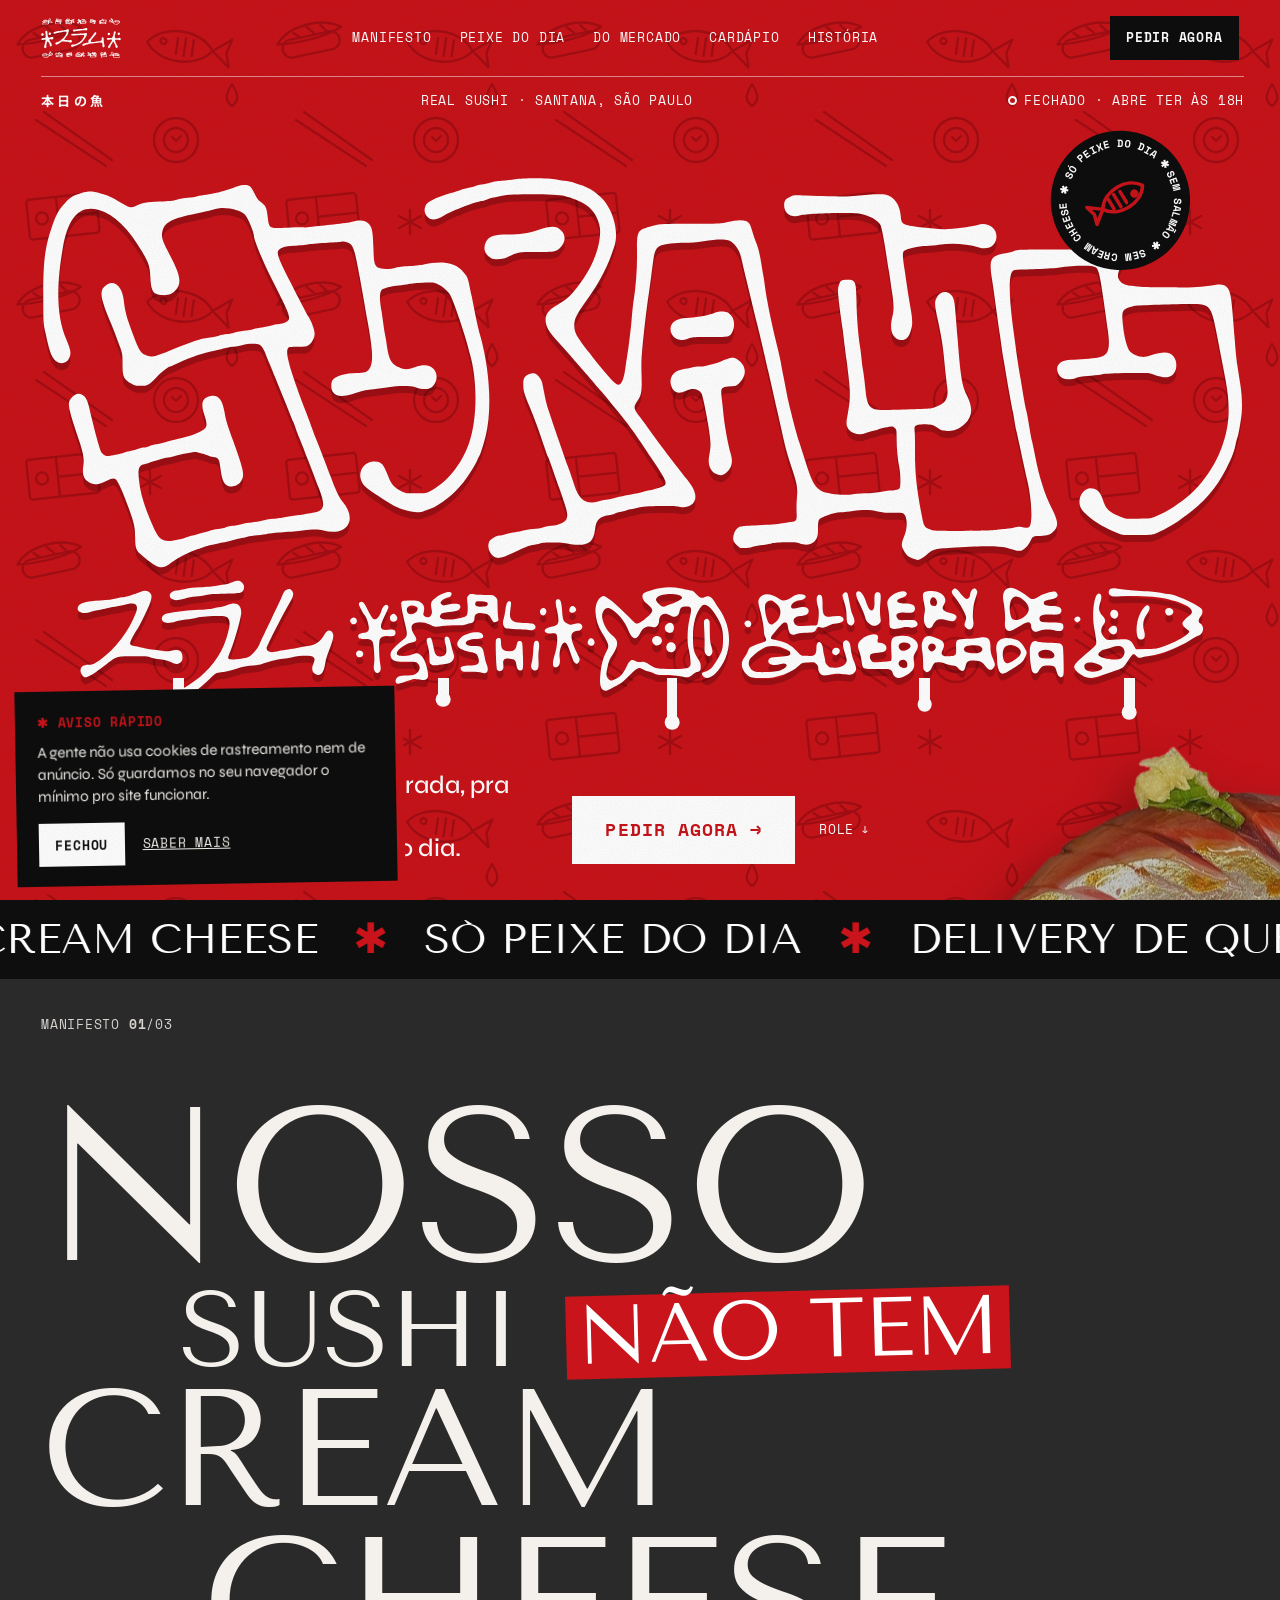
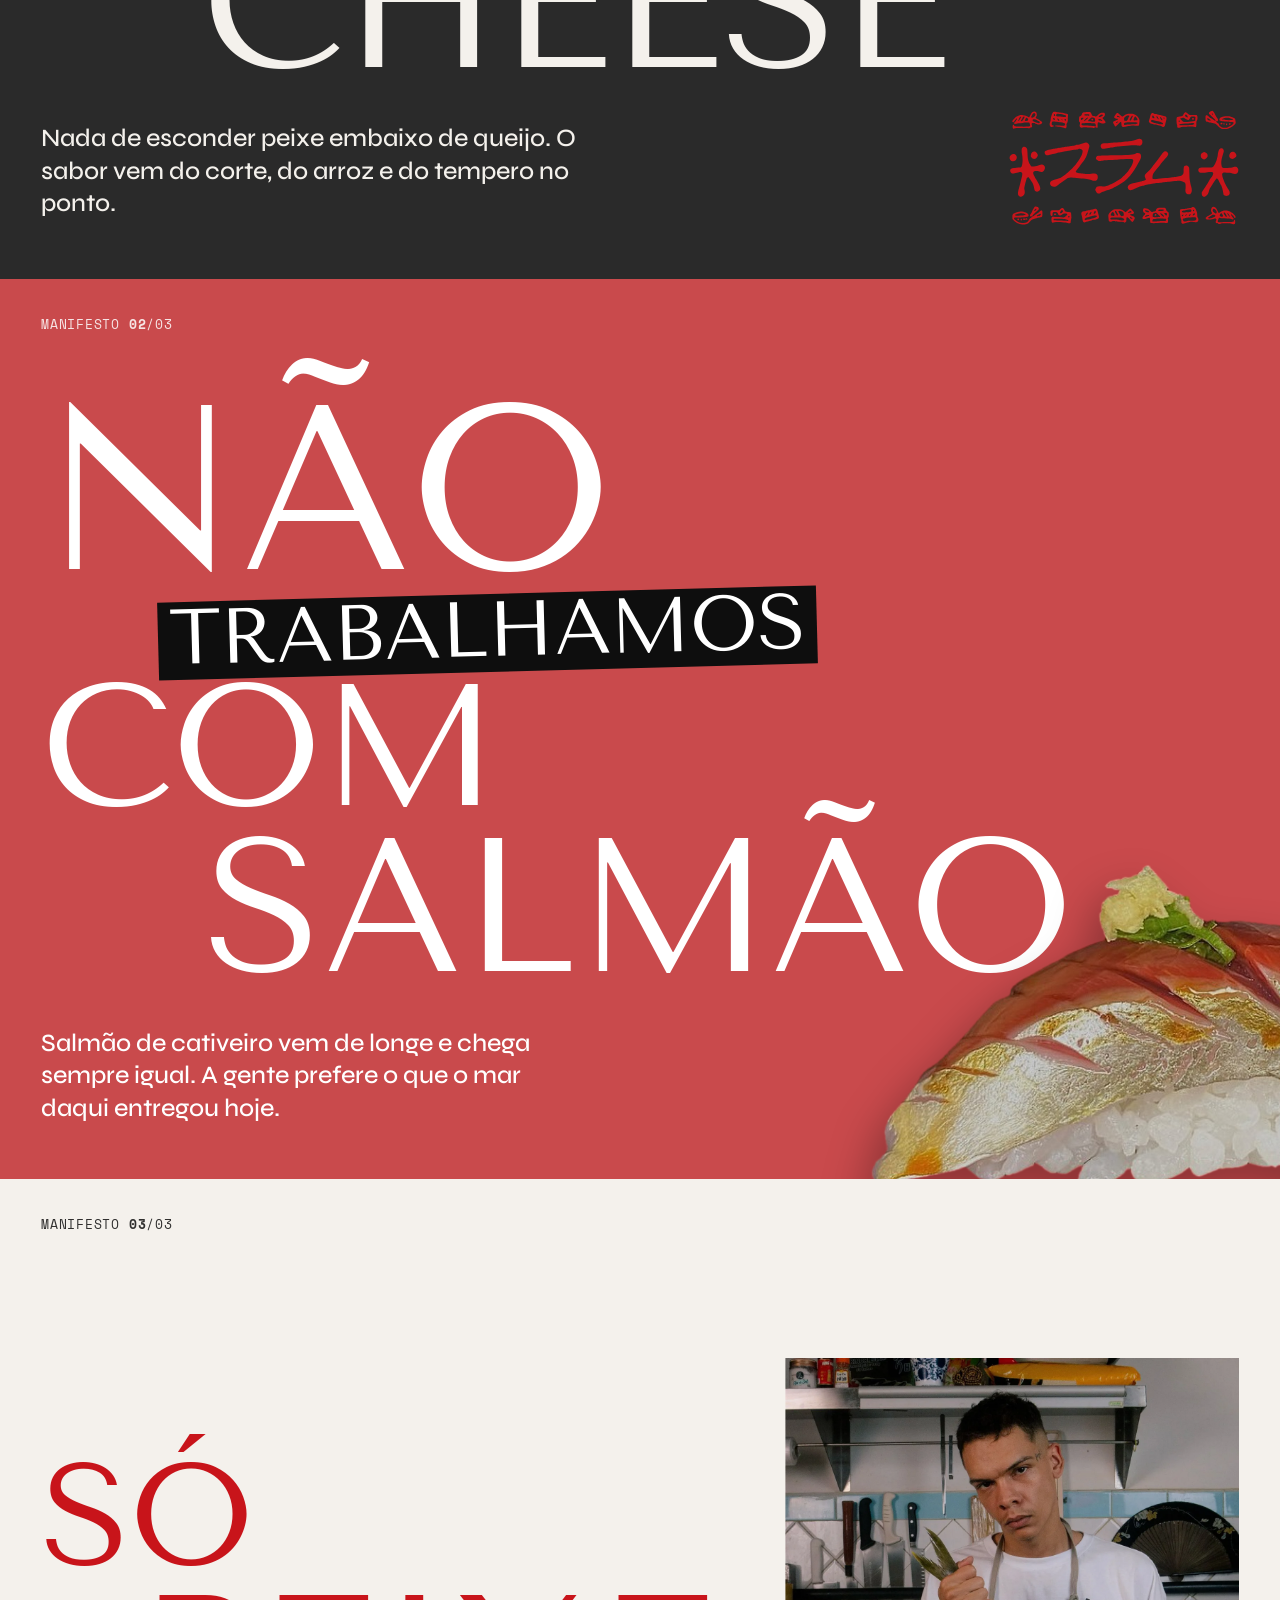
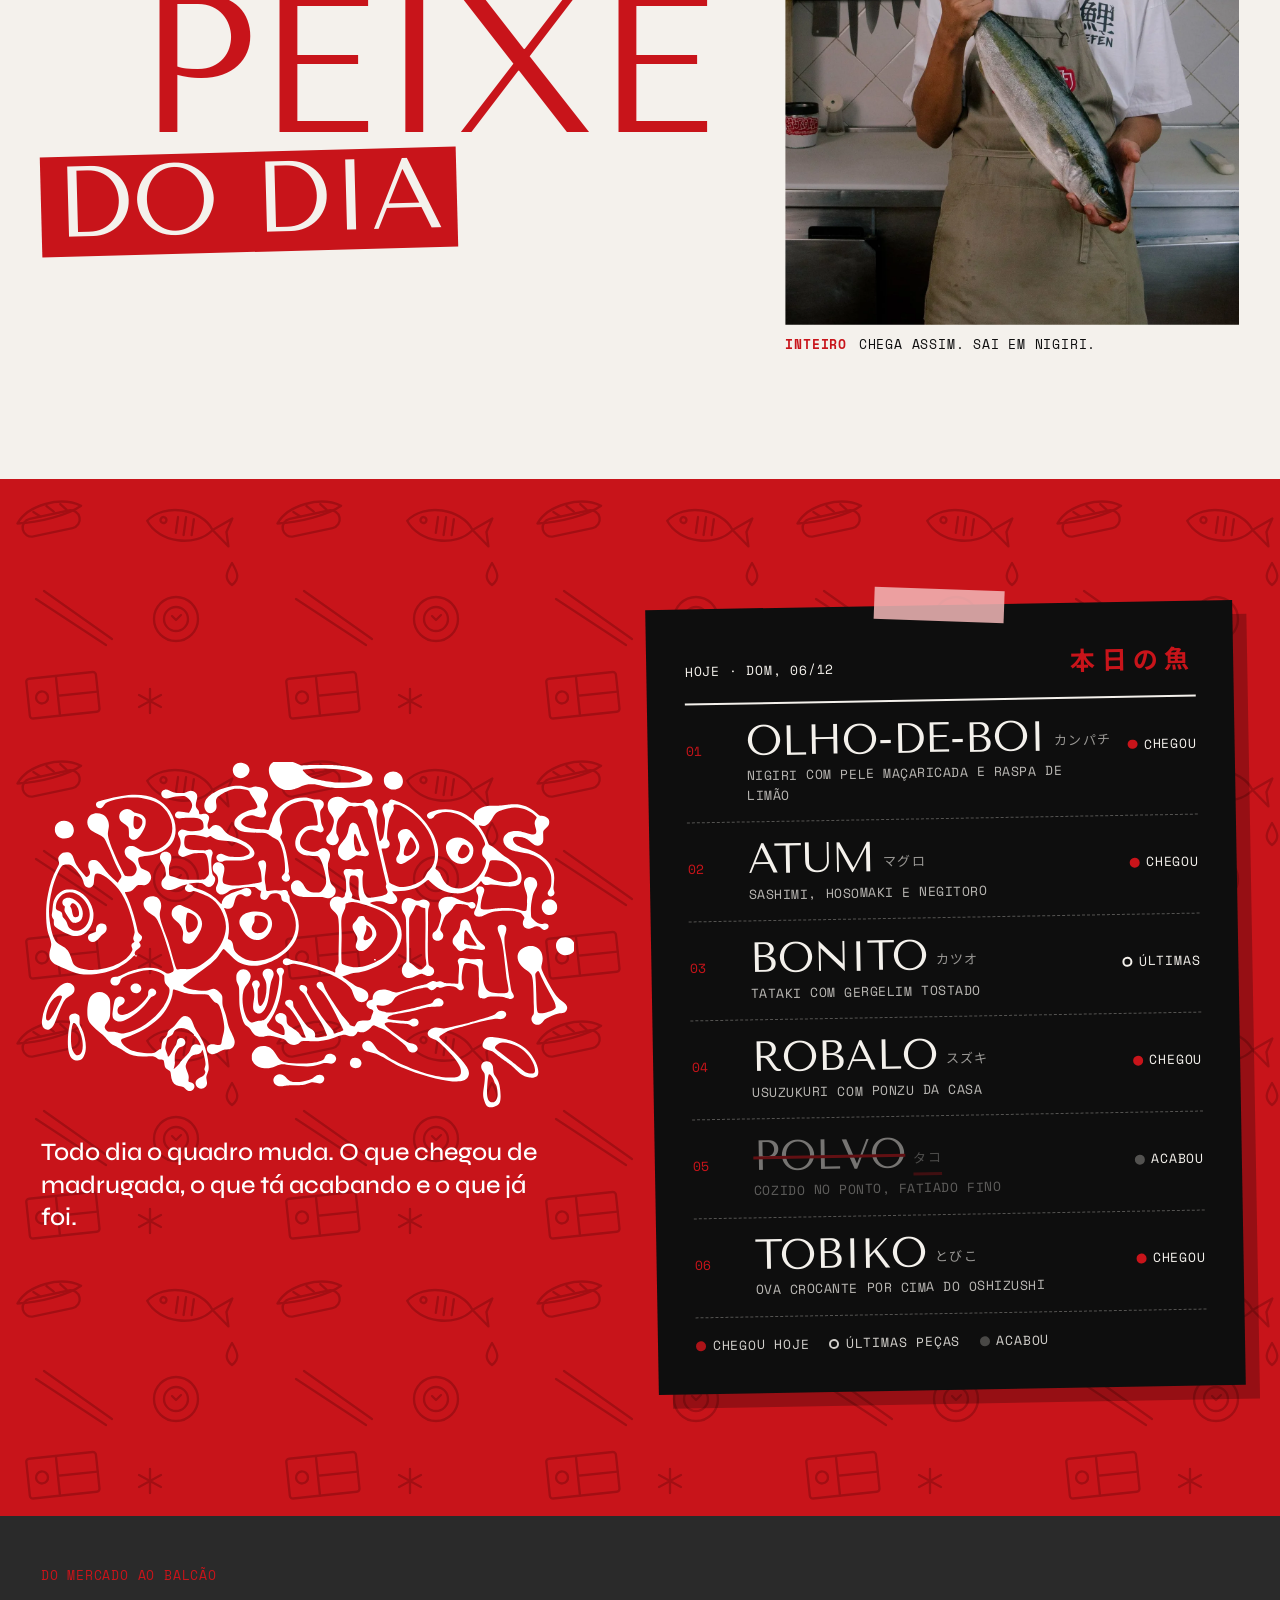
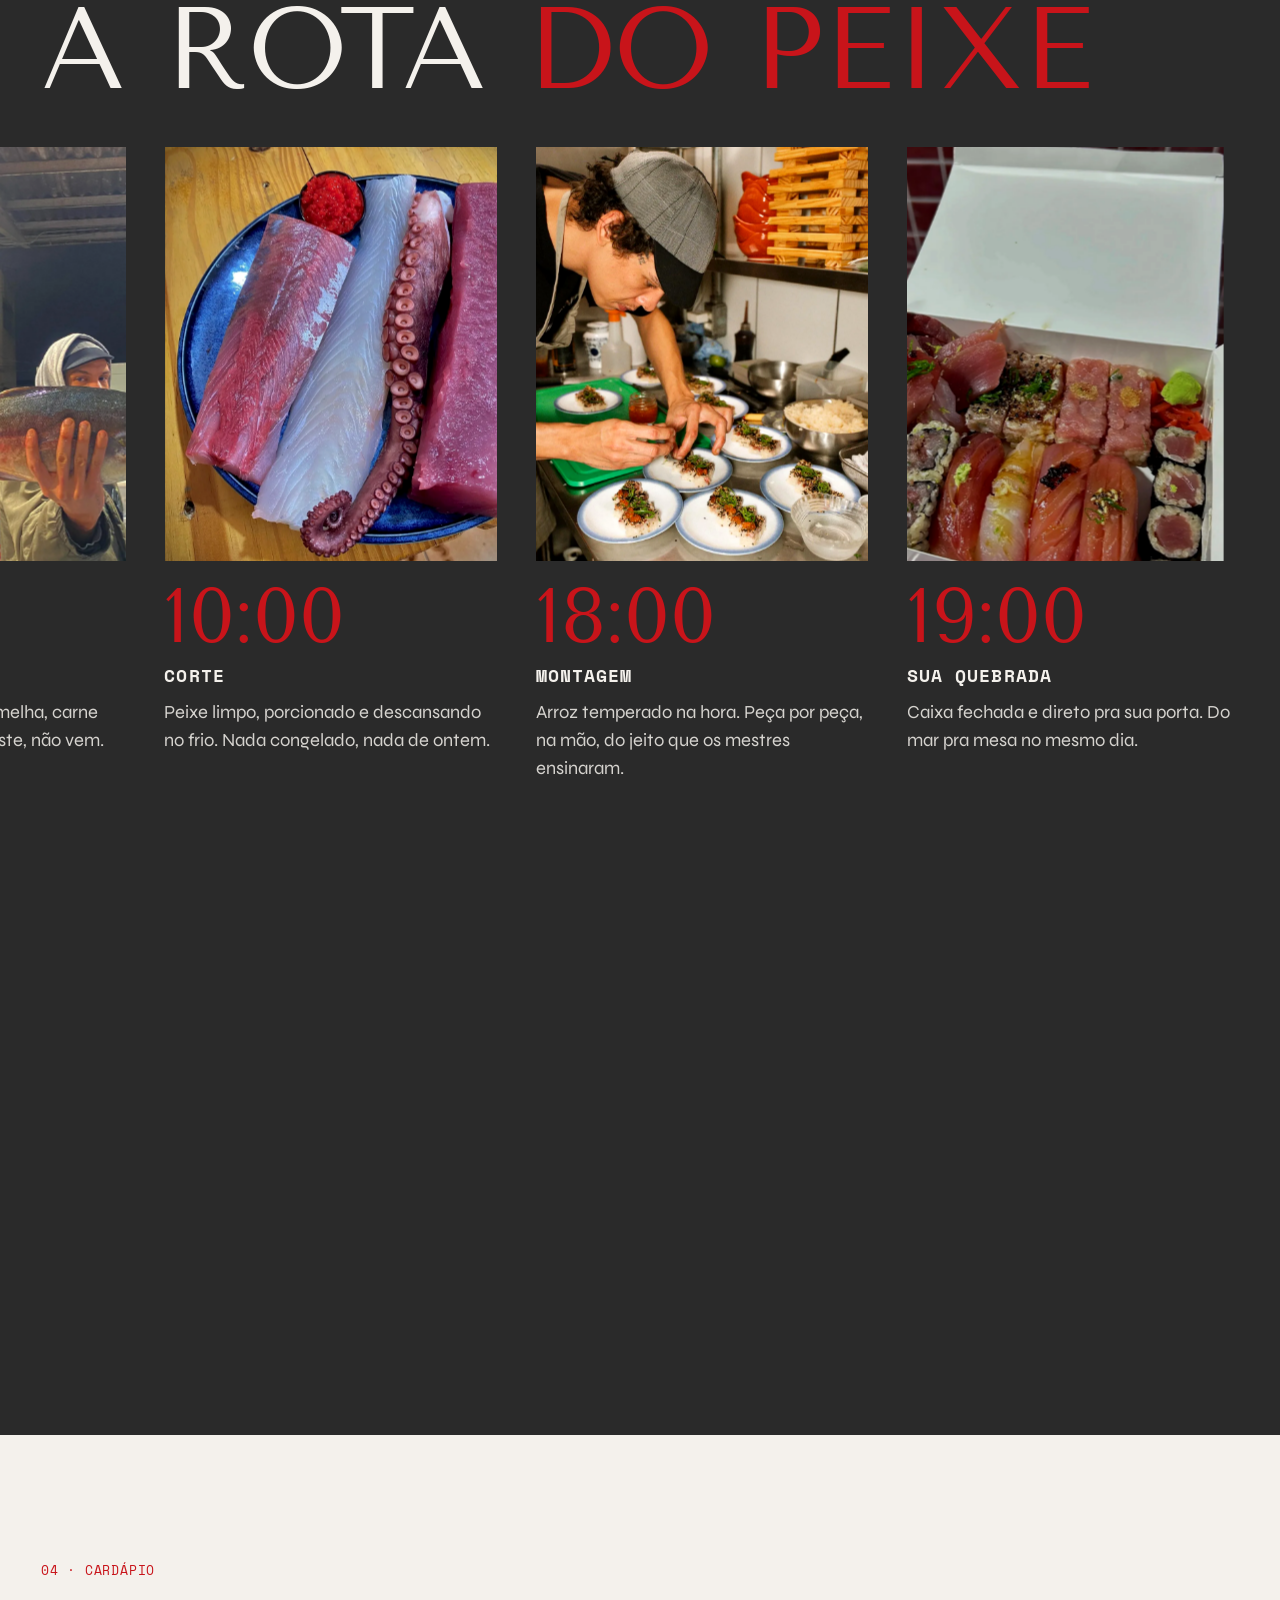
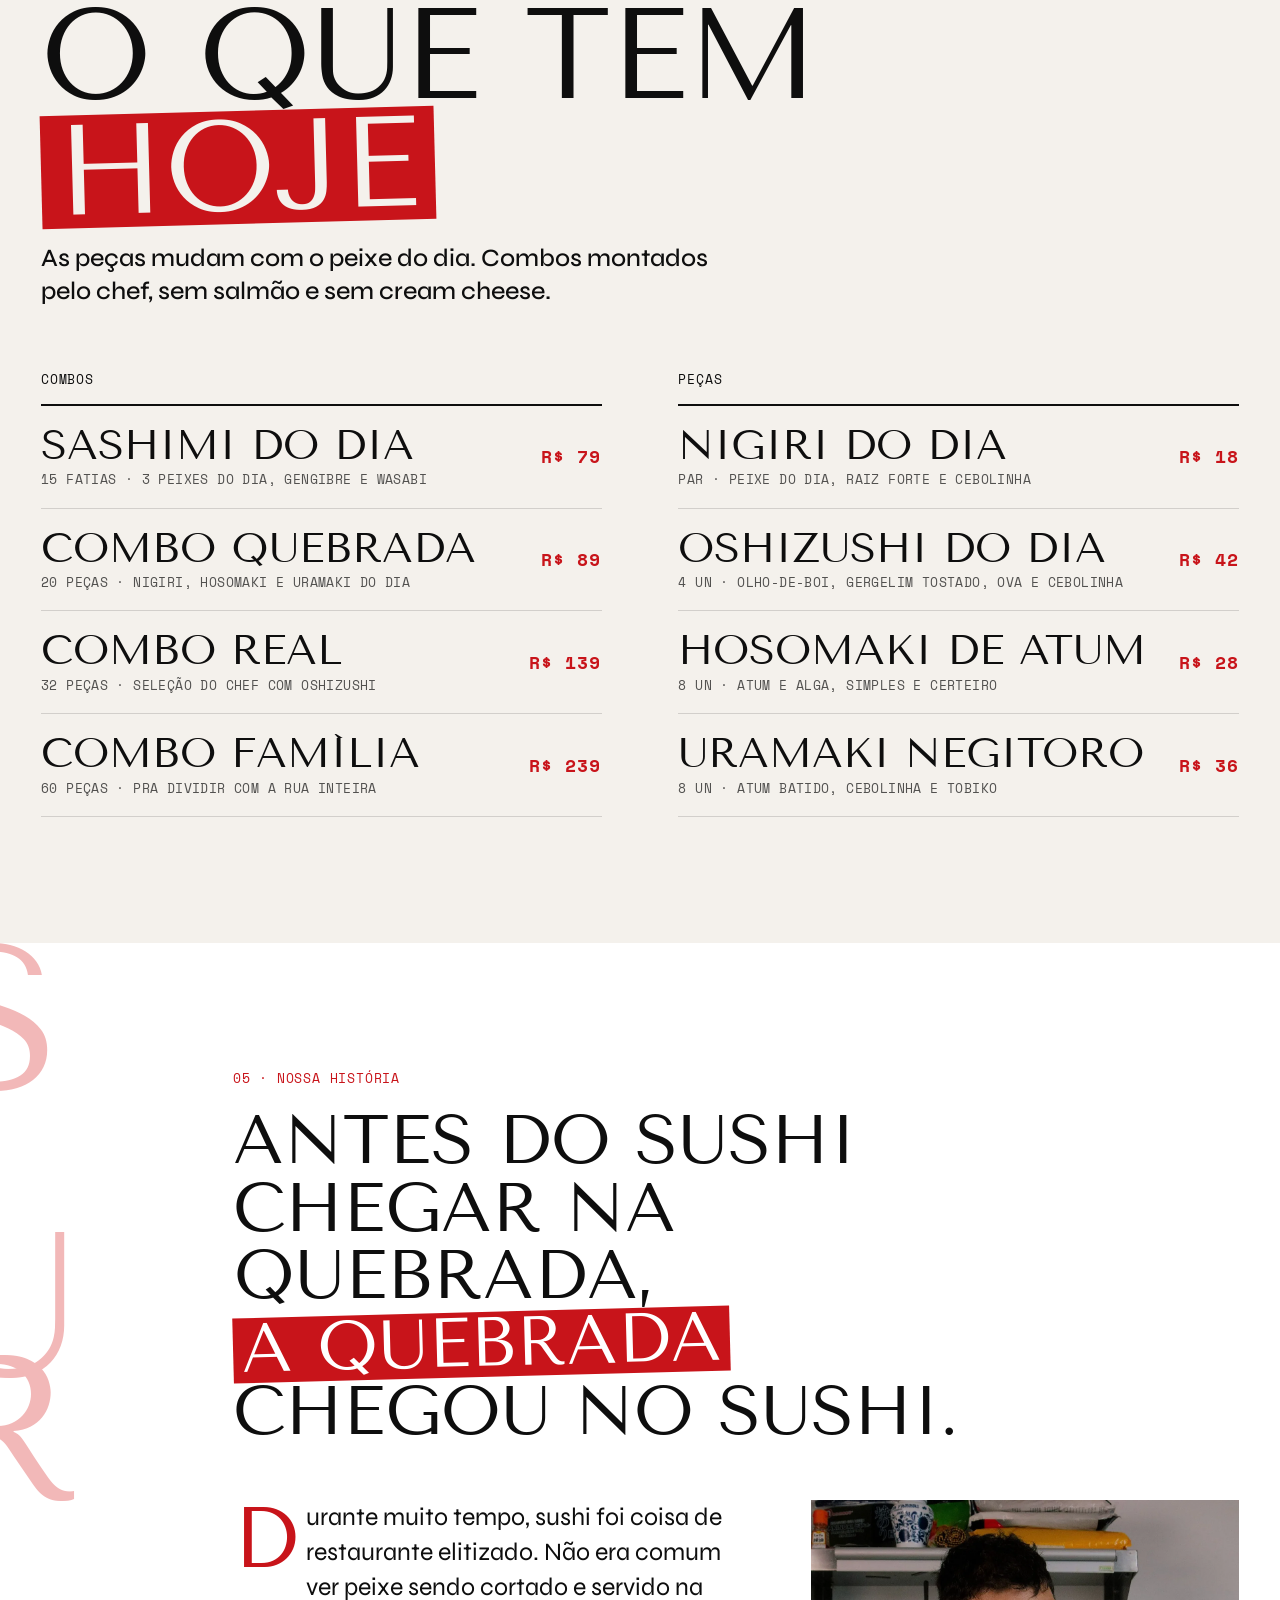
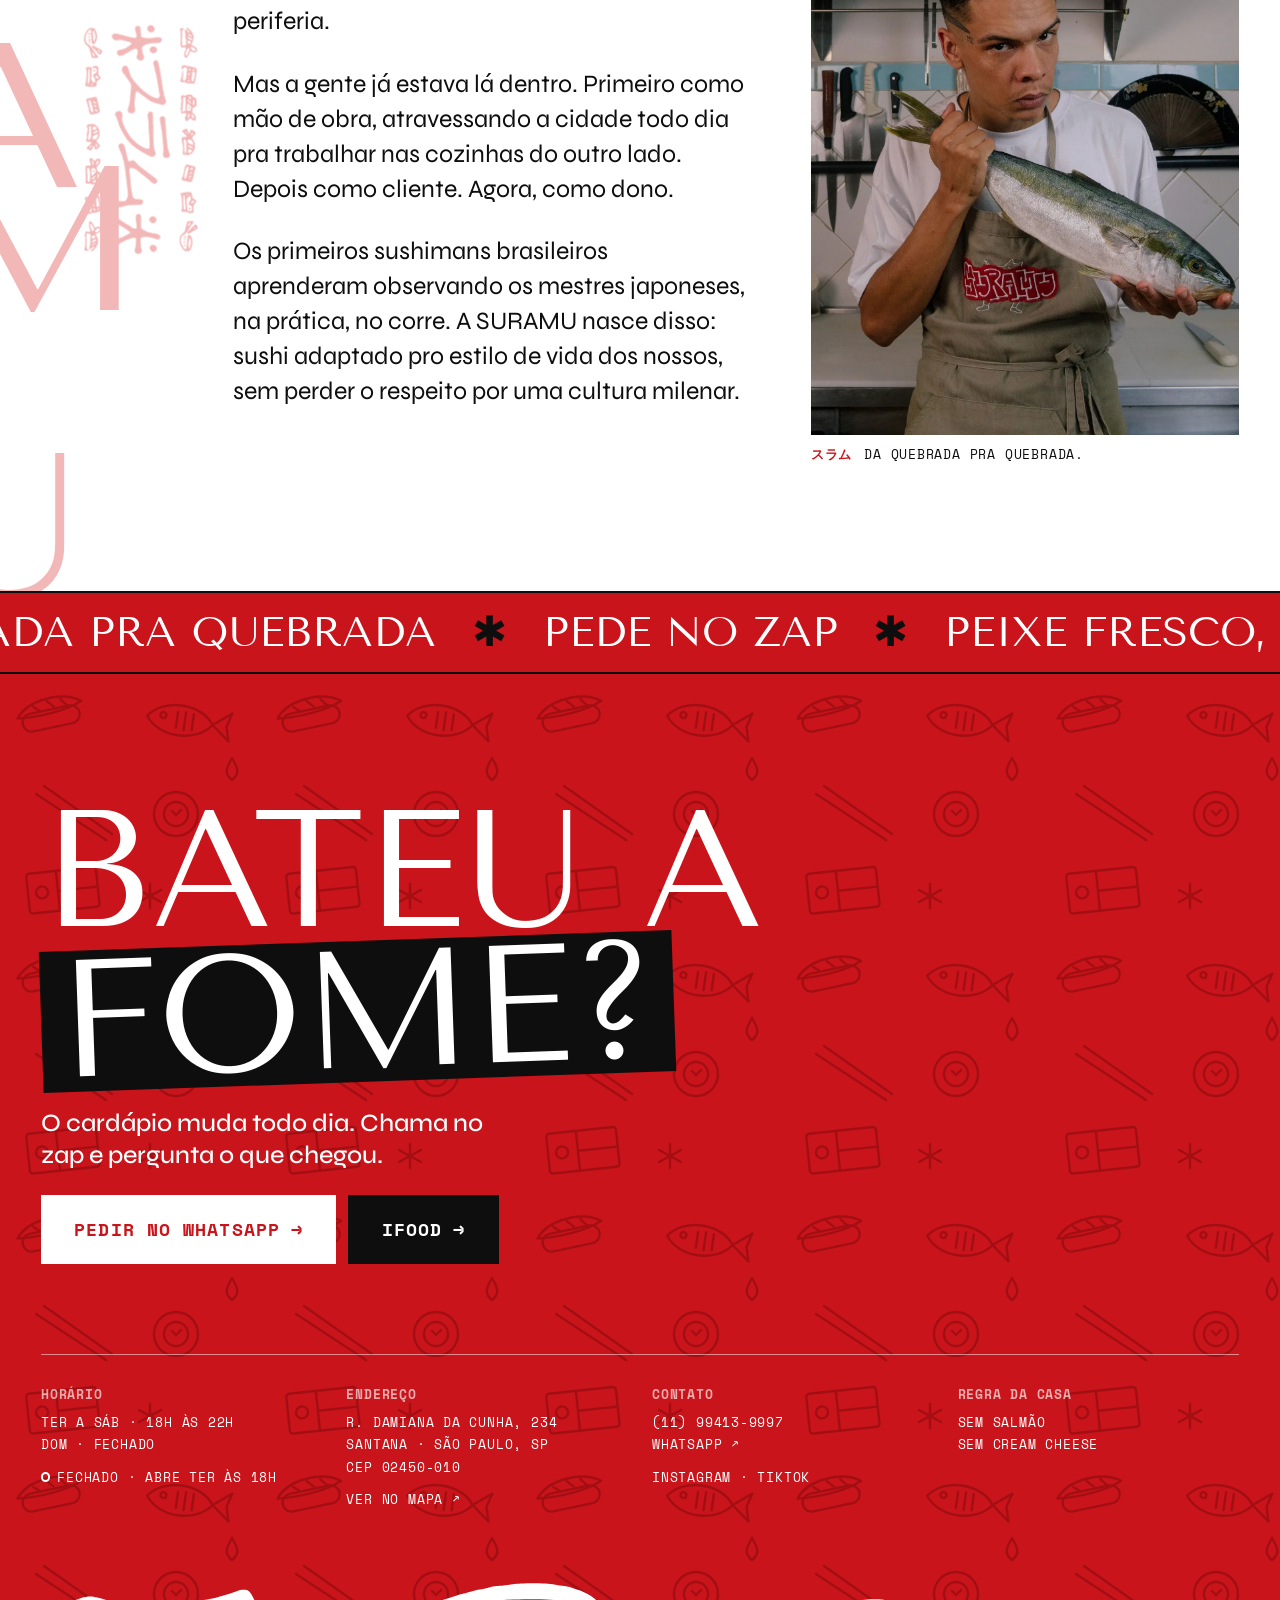
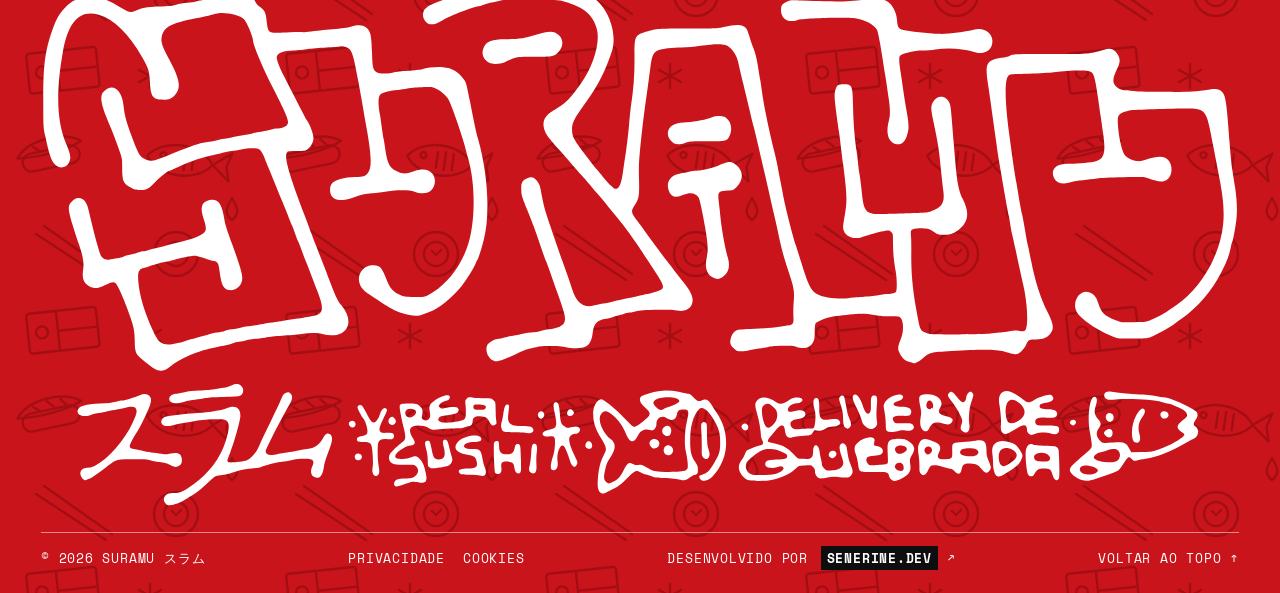
==== commit 9ed82fbf: "Aponta capa de link e canonical para suramusushi.vercel.app Co-Authored-By: Claude Opus 5.5 <noreply" ====
--- a/index.html
+++ b/index.html
@@ -6,24 +6,24 @@
   <title>SURAMU スラム · Real Sushi · Delivery de Quebrada</title>
   <meta name="description" content="Sushi de verdade, feito na quebrada, pra quebrada. Sem salmão, sem cream cheese: só peixe do dia.">
   <meta name="theme-color" content="#C8141A">
-  <link rel="canonical" href="https://leonardosenerine.github.io/SuramuSushi/">
+  <link rel="canonical" href="https://suramusushi.vercel.app/">
 
   <!-- Capa de link (WhatsApp, Instagram, Facebook, X, LinkedIn...).
-       Se o site for para um domínio próprio, troque https://leonardosenerine.github.io/SuramuSushi/ pelo domínio novo. -->
+       Se o site for para um domínio próprio, troque https://suramusushi.vercel.app/ pelo domínio novo. -->
   <meta property="og:type" content="restaurant">
   <meta property="og:site_name" content="SURAMU スラム">
   <meta property="og:locale" content="pt_BR">
-  <meta property="og:url" content="https://leonardosenerine.github.io/SuramuSushi/">
+  <meta property="og:url" content="https://suramusushi.vercel.app/">
   <meta property="og:title" content="SURAMU スラム · Real Sushi · Delivery de Quebrada">
   <meta property="og:description" content="Sem salmão, sem cream cheese: só peixe do dia. Sushi de verdade, feito na quebrada, pra quebrada. Santana, São Paulo.">
-  <meta property="og:image" content="https://leonardosenerine.github.io/SuramuSushi/assets/og/suramu-og.jpg">
+  <meta property="og:image" content="https://suramusushi.vercel.app/assets/og/suramu-og.jpg">
   <meta property="og:image:width" content="1200">
   <meta property="og:image:height" content="630">
   <meta property="og:image:alt" content="Logo pichado da SURAMU em branco sobre vermelho, com um nigiri e a faixa: sem salmão, sem cream cheese, só peixe do dia">
   <meta name="twitter:card" content="summary_large_image">
   <meta name="twitter:title" content="SURAMU スラム · Real Sushi · Delivery de Quebrada">
   <meta name="twitter:description" content="Sem salmão, sem cream cheese: só peixe do dia. Santana, São Paulo.">
-  <meta name="twitter:image" content="https://leonardosenerine.github.io/SuramuSushi/assets/og/suramu-og.jpg">
+  <meta name="twitter:image" content="https://suramusushi.vercel.app/assets/og/suramu-og.jpg">
 
   <link rel="icon" href="assets/og/favicon-32.png" sizes="32x32" type="image/png">
   <link rel="icon" href="assets/brand/suramu-kata.svg" type="image/svg+xml">
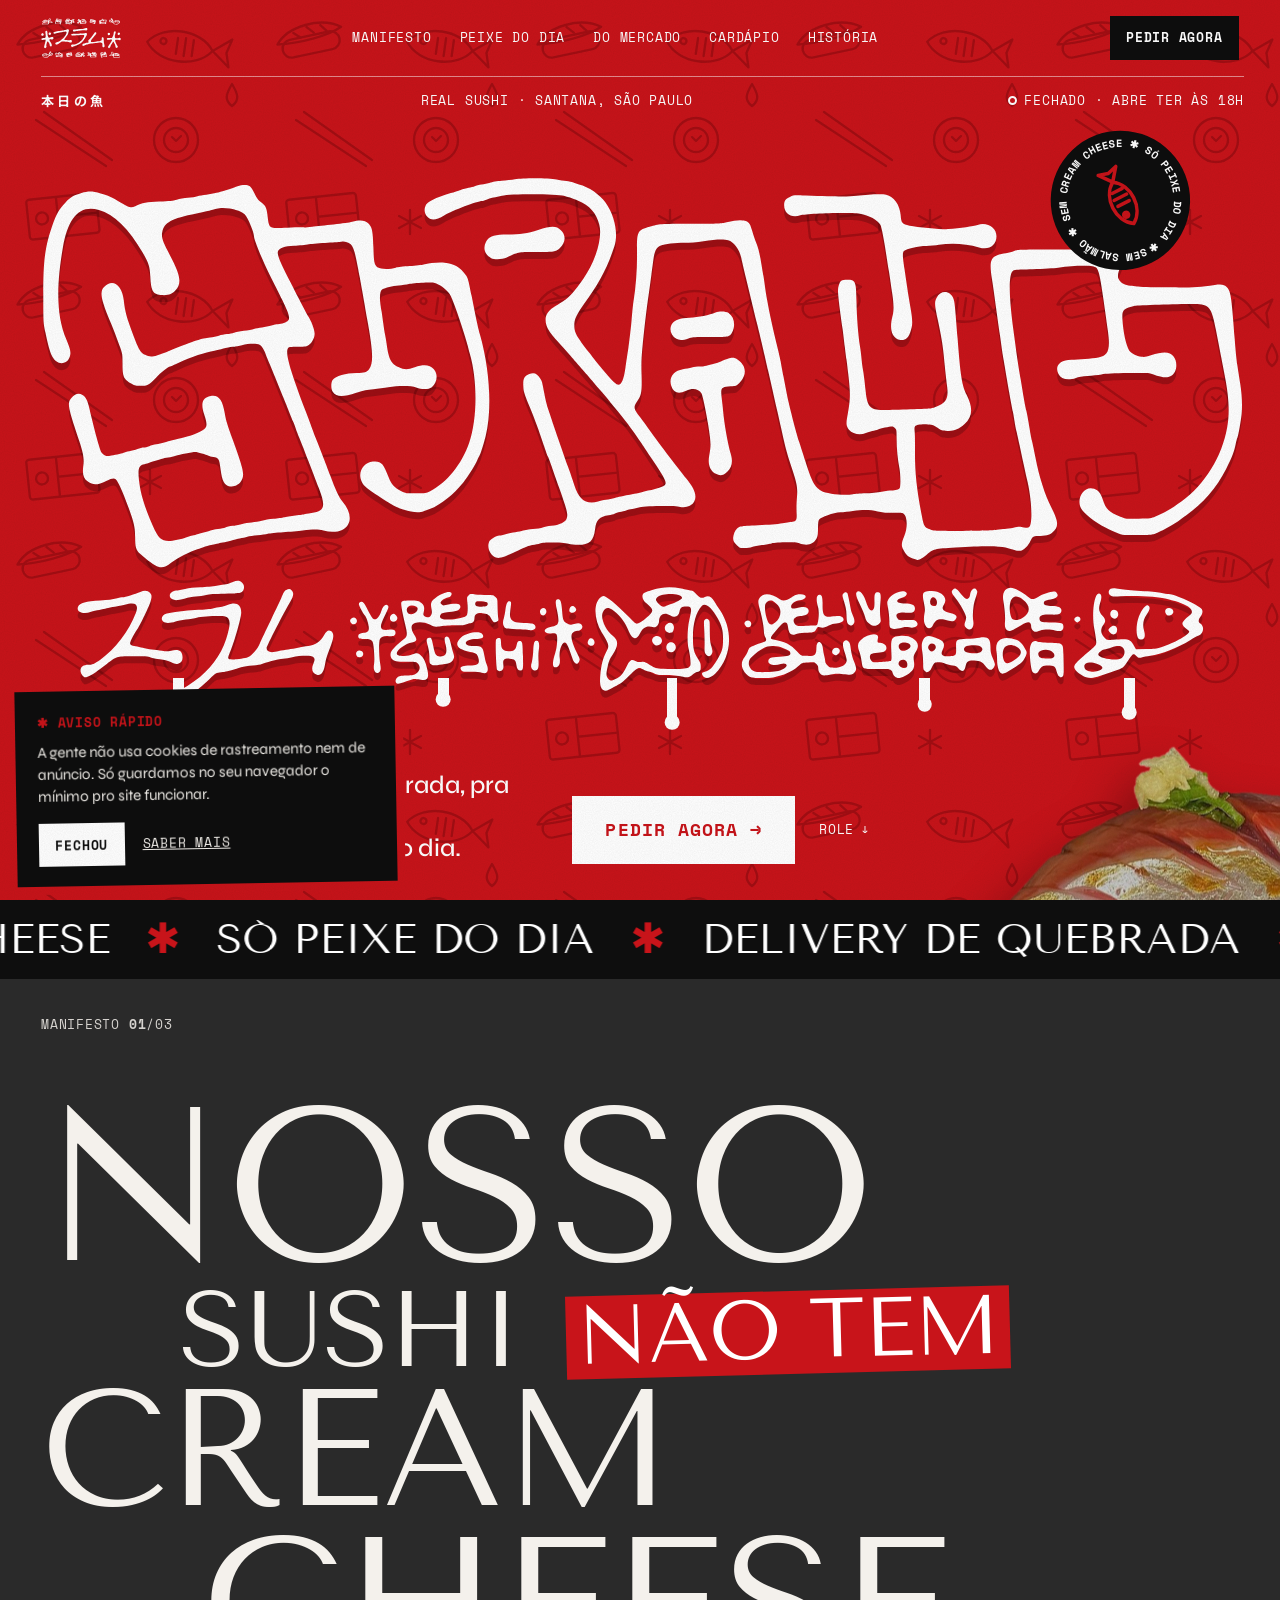
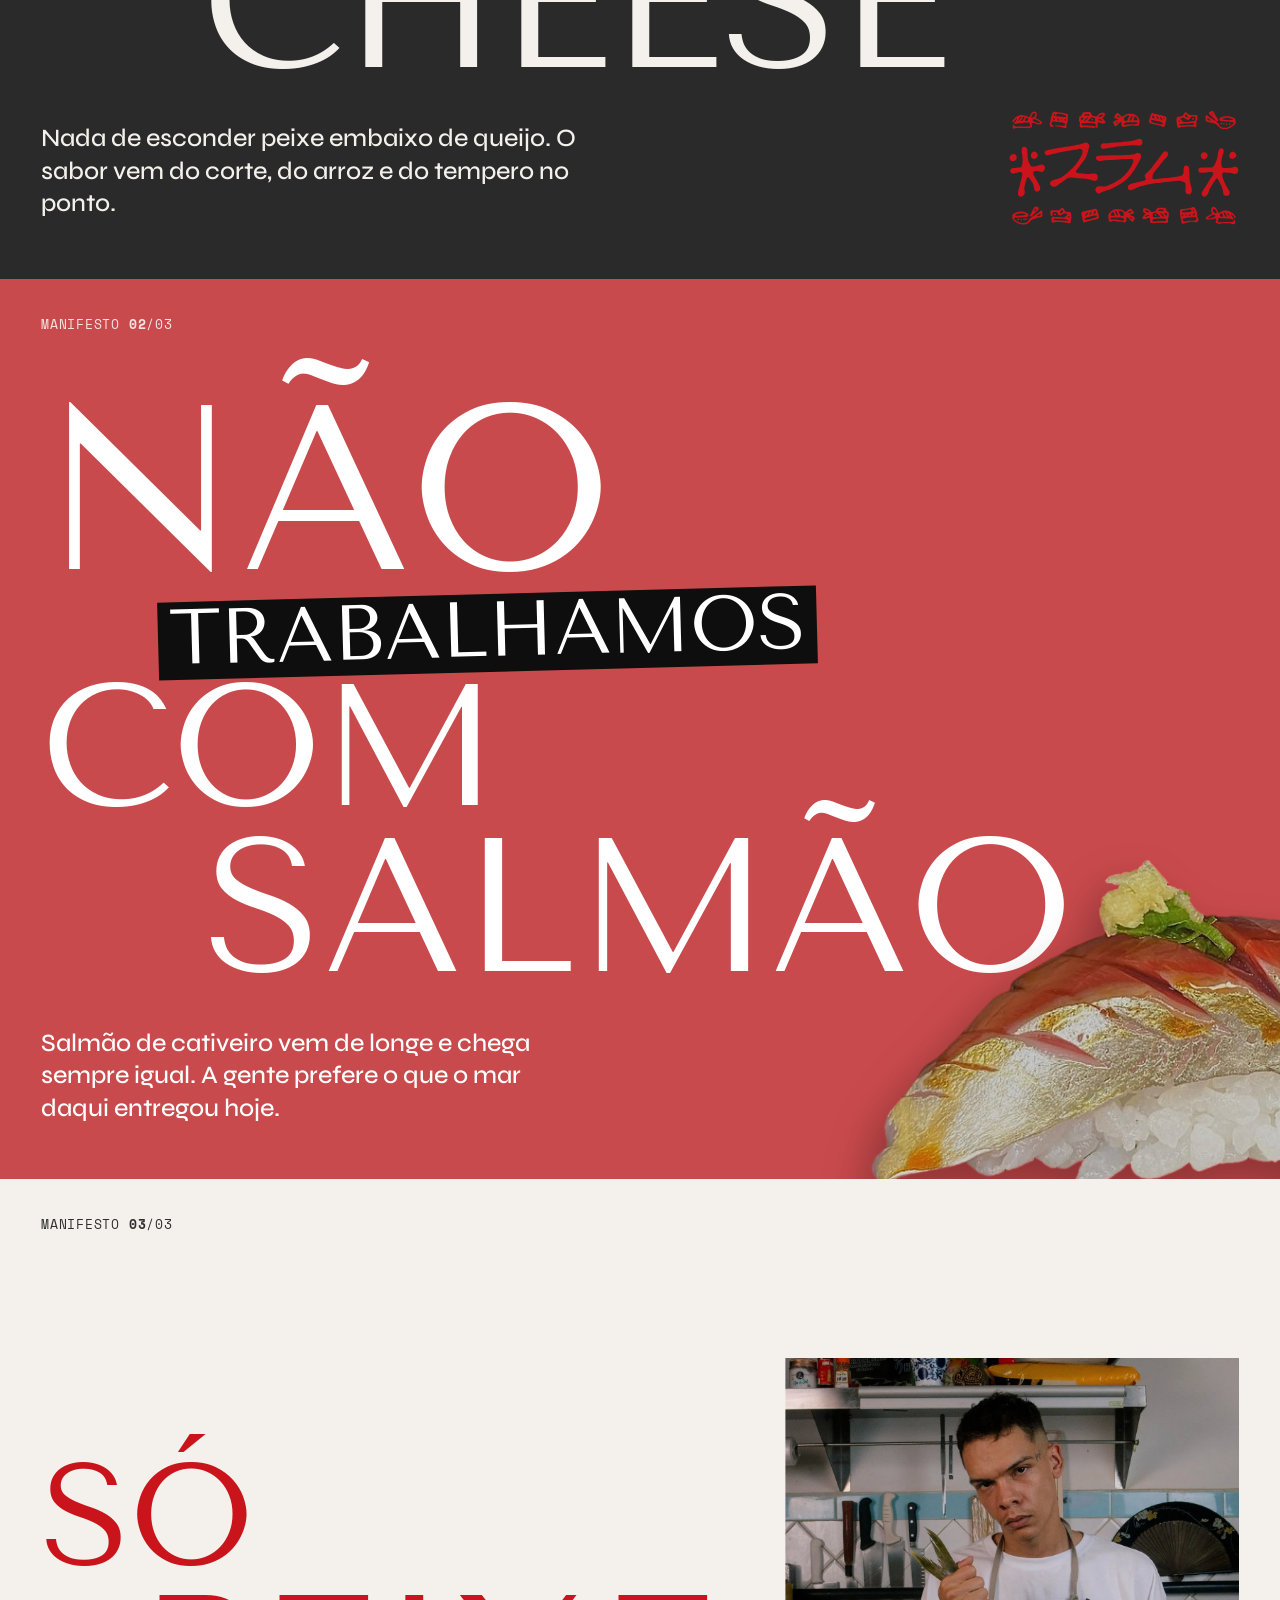
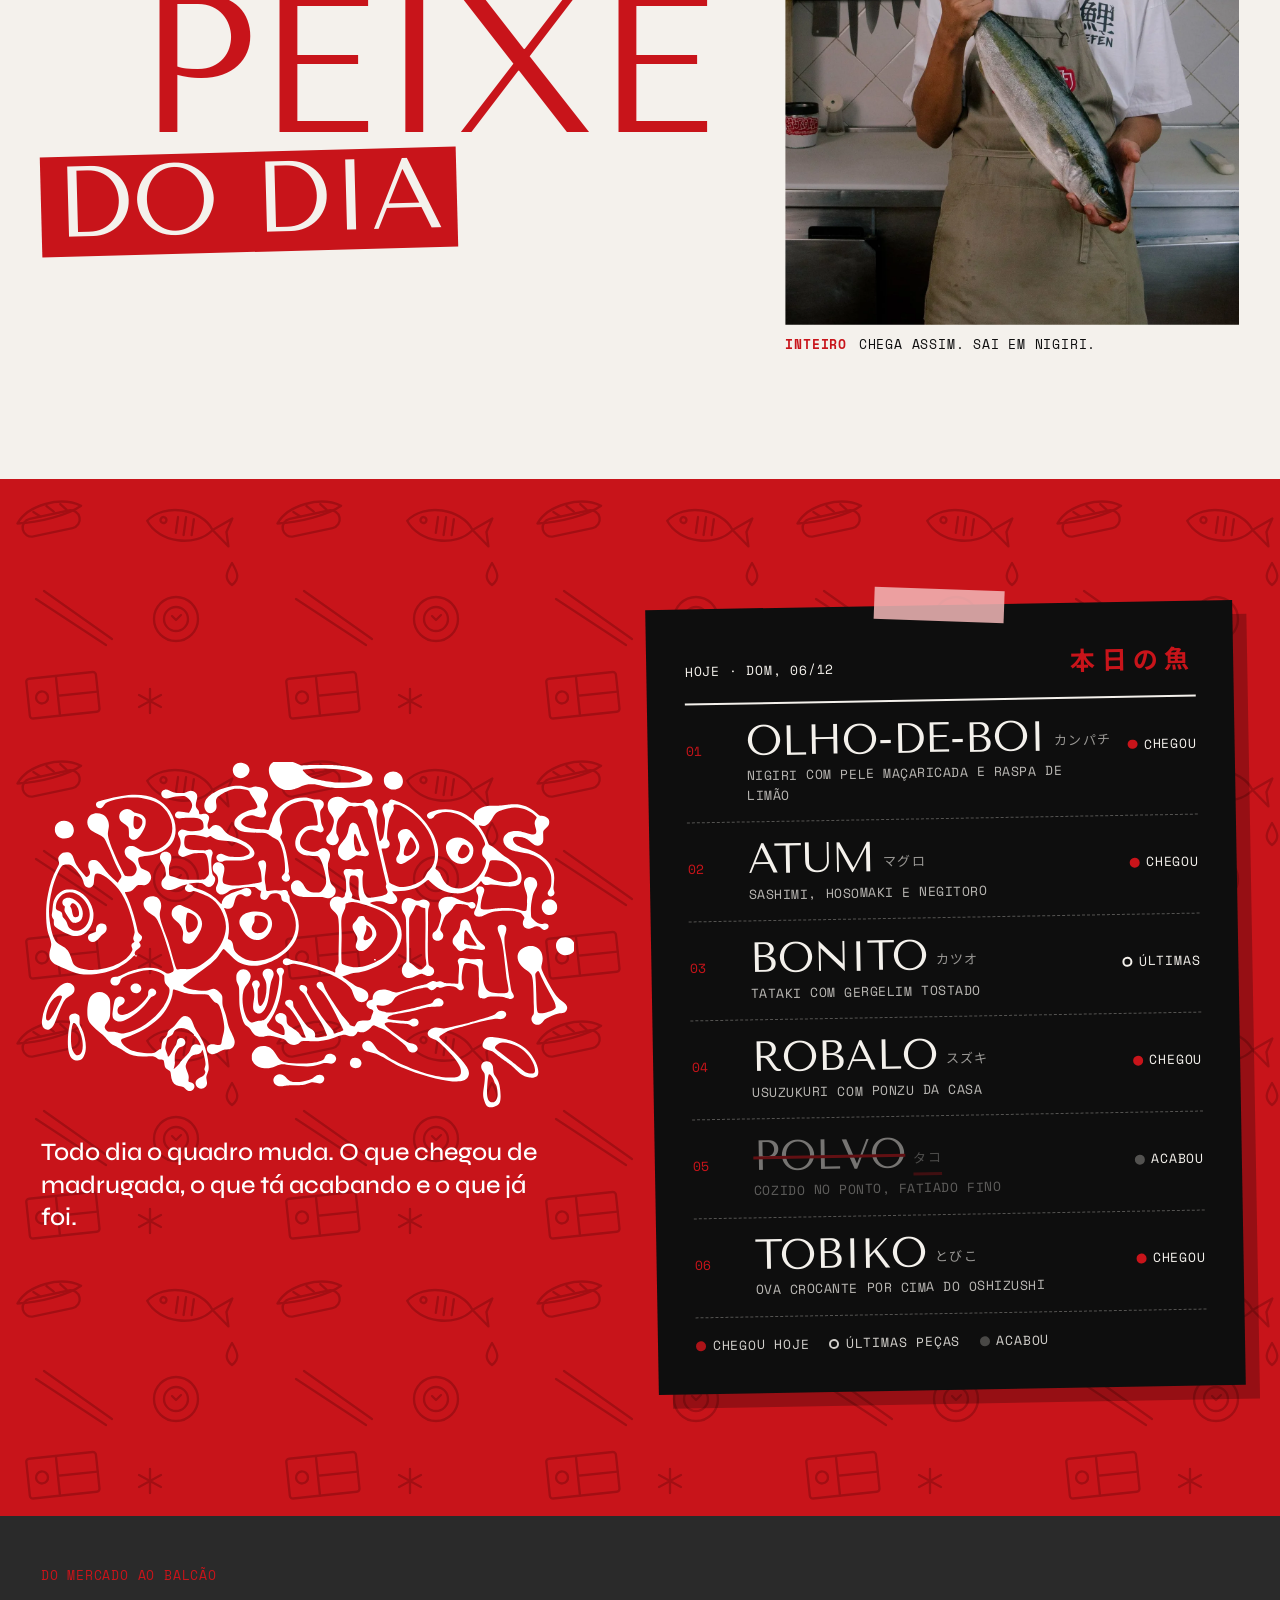
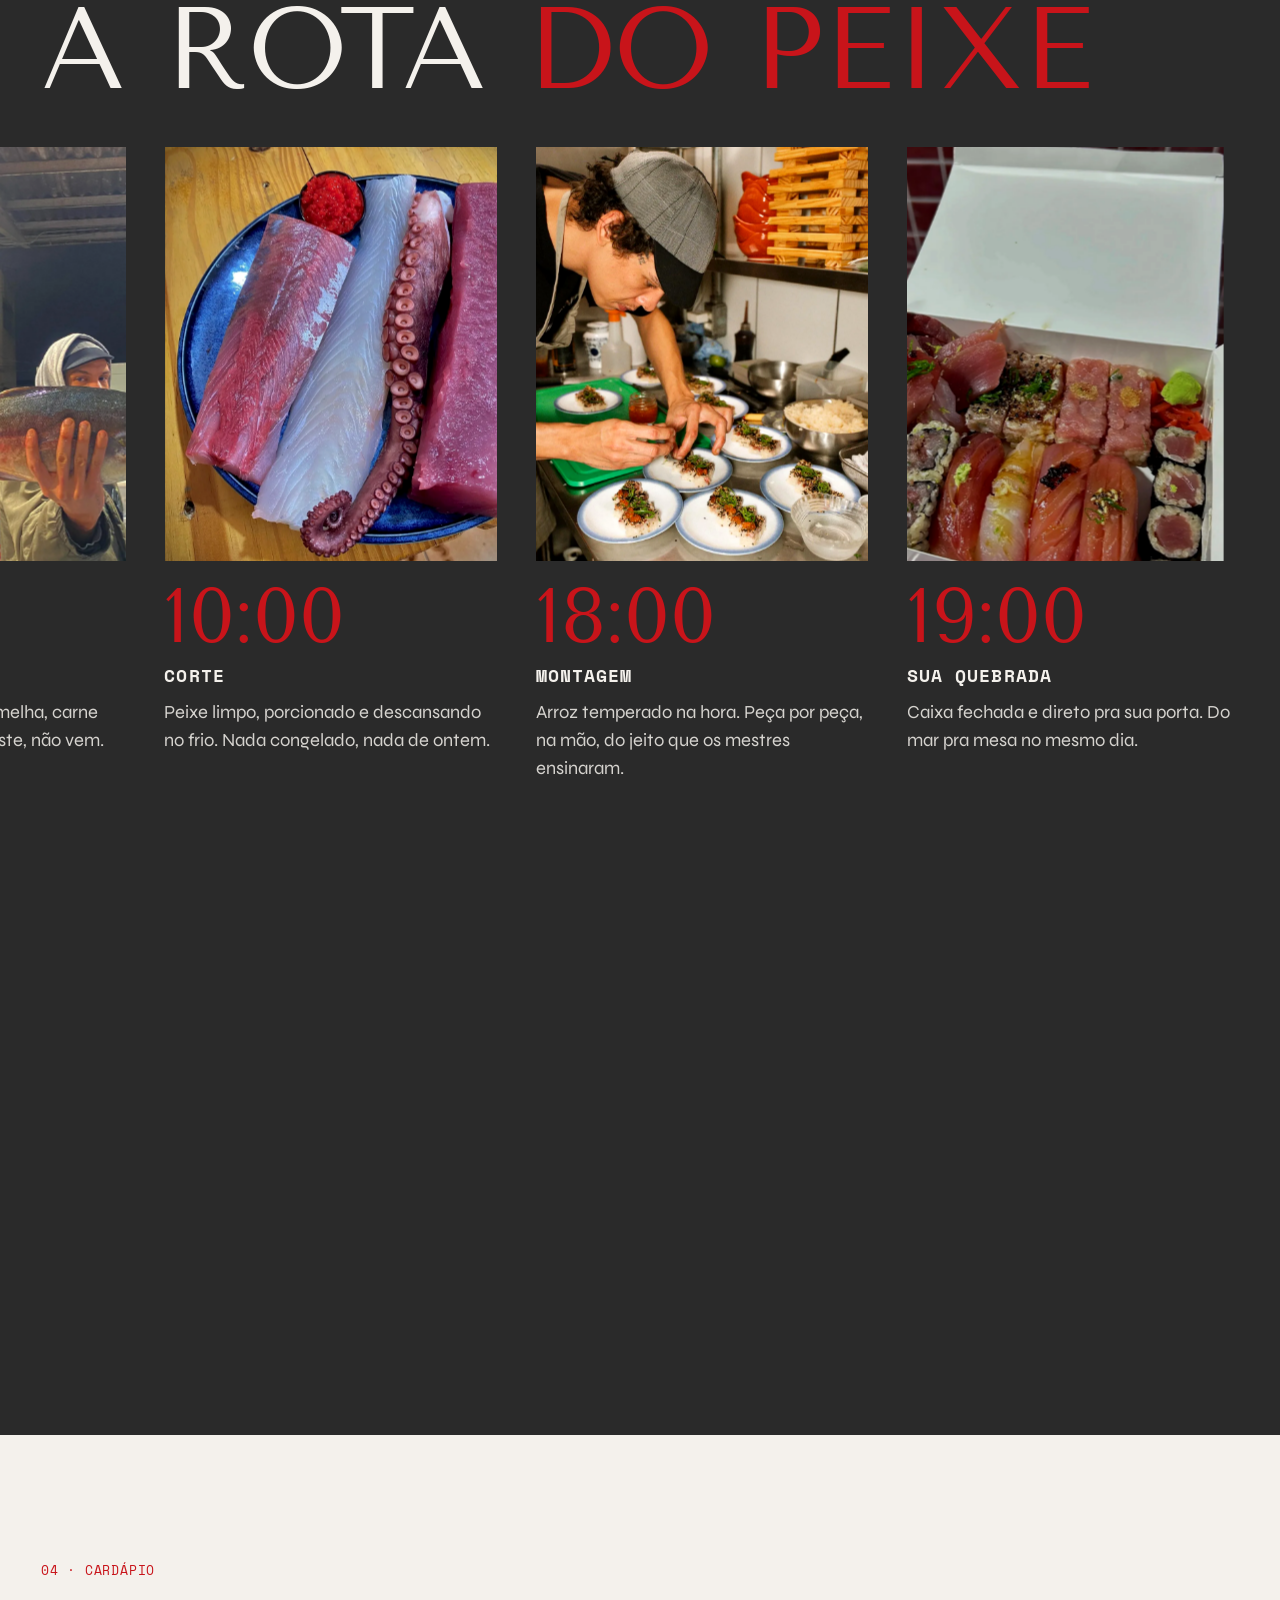
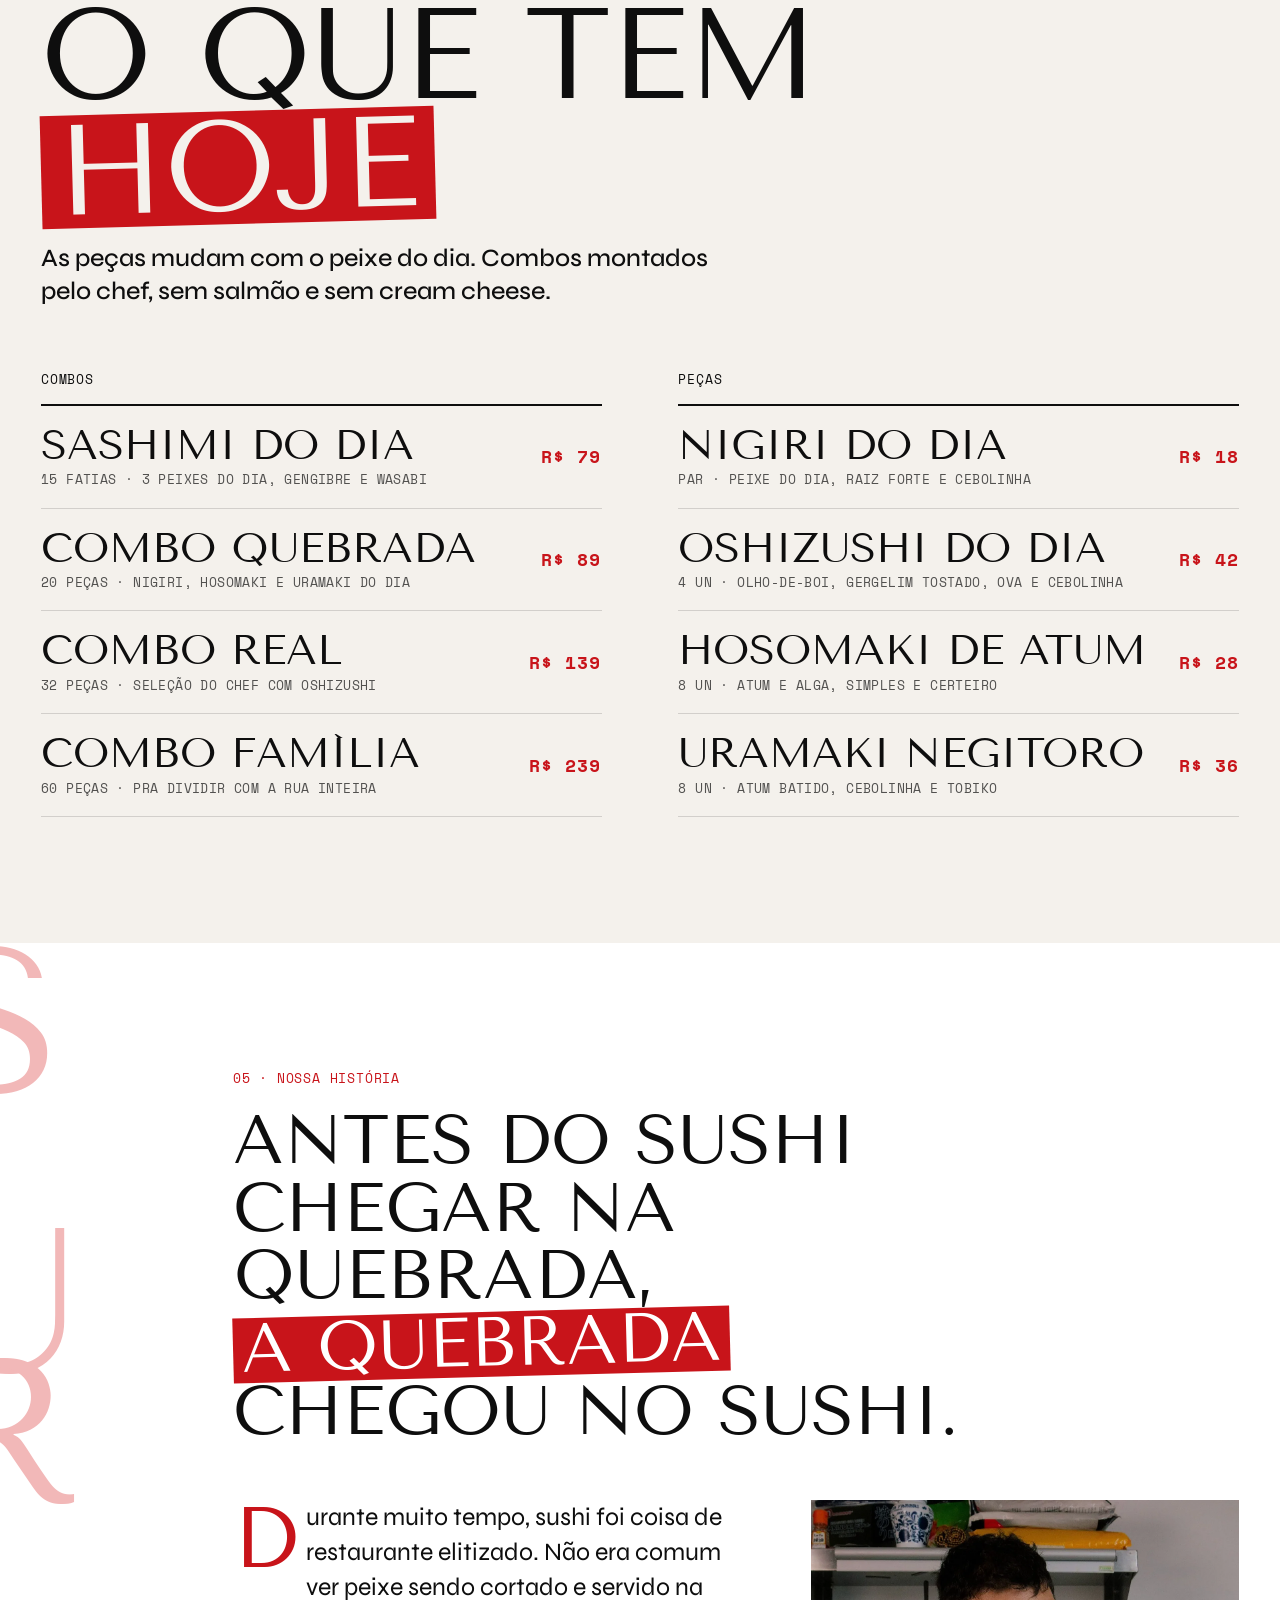
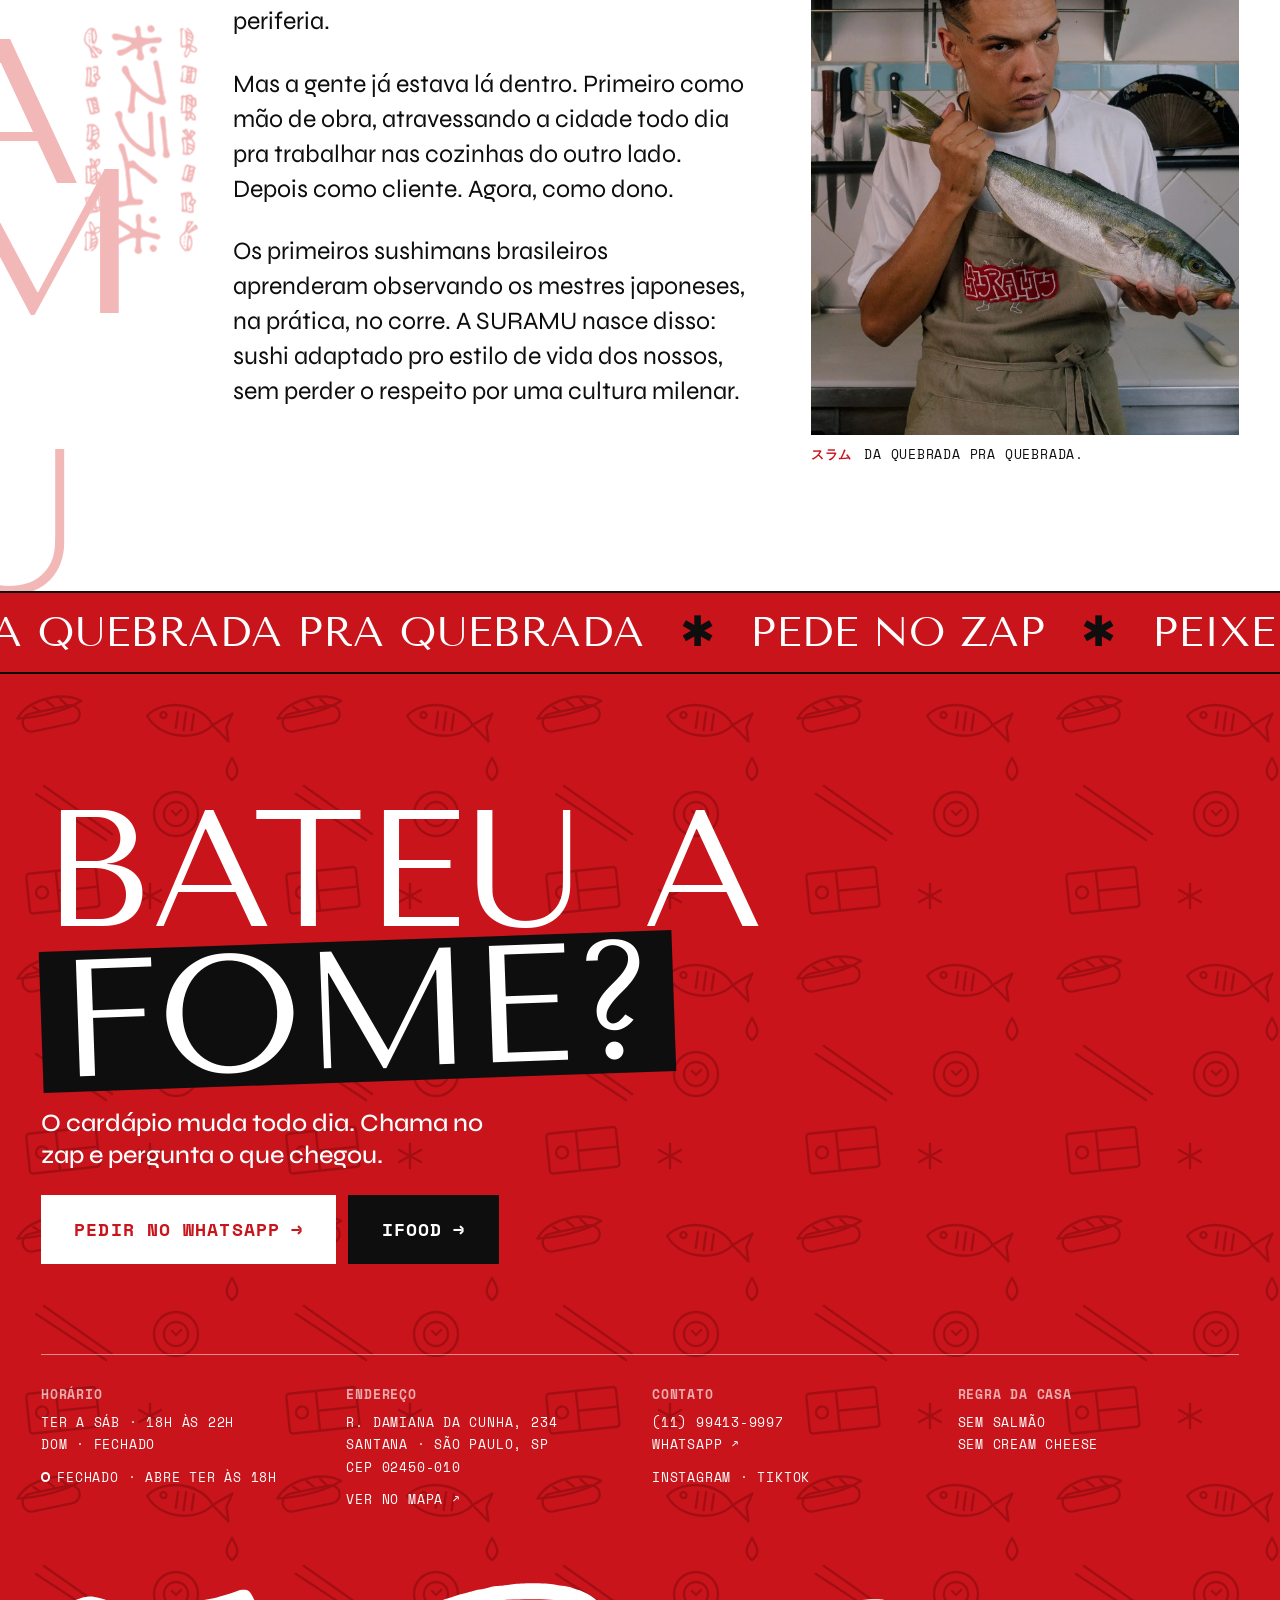
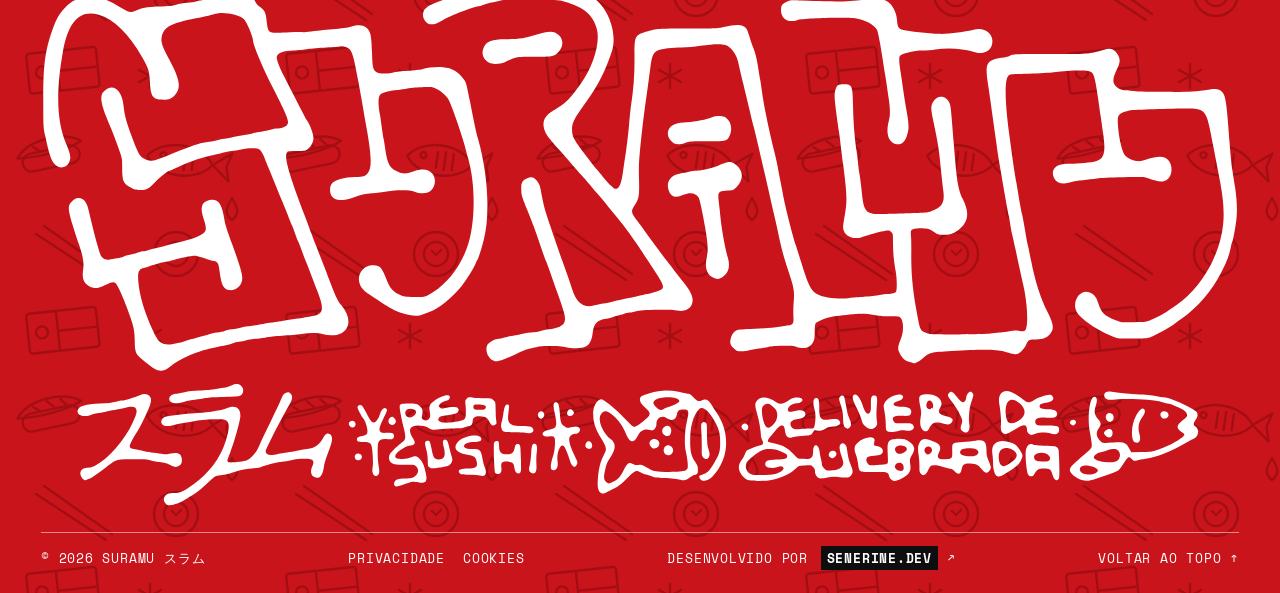
==== commit dee714ba: "Crédito senerine.dev leva para o portfólio Co-Authored-By: Claude Opus 5.5 <noreply@anthropic.com>" ====
--- a/index.html
+++ b/index.html
@@ -391,7 +391,7 @@
     <div class="footer__base mono">
       <span>© 2026 SURAMU スラム</span>
       <span class="footer__legal"><a href="politica-de-privacidade.html">Privacidade</a><a href="politica-de-cookies.html">Cookies</a></span>
-      <a class="footer__credit" href="https://senerine.dev" target="_blank" rel="noopener">Desenvolvido por <b>senerine.dev</b> ↗</a>
+      <a class="footer__credit" href="https://senerinedev.vercel.app/pt" target="_blank" rel="noopener">Desenvolvido por <b>senerine.dev</b> ↗</a>
       <a href="#top">Voltar ao topo ↑</a>
     </div>
   </footer>
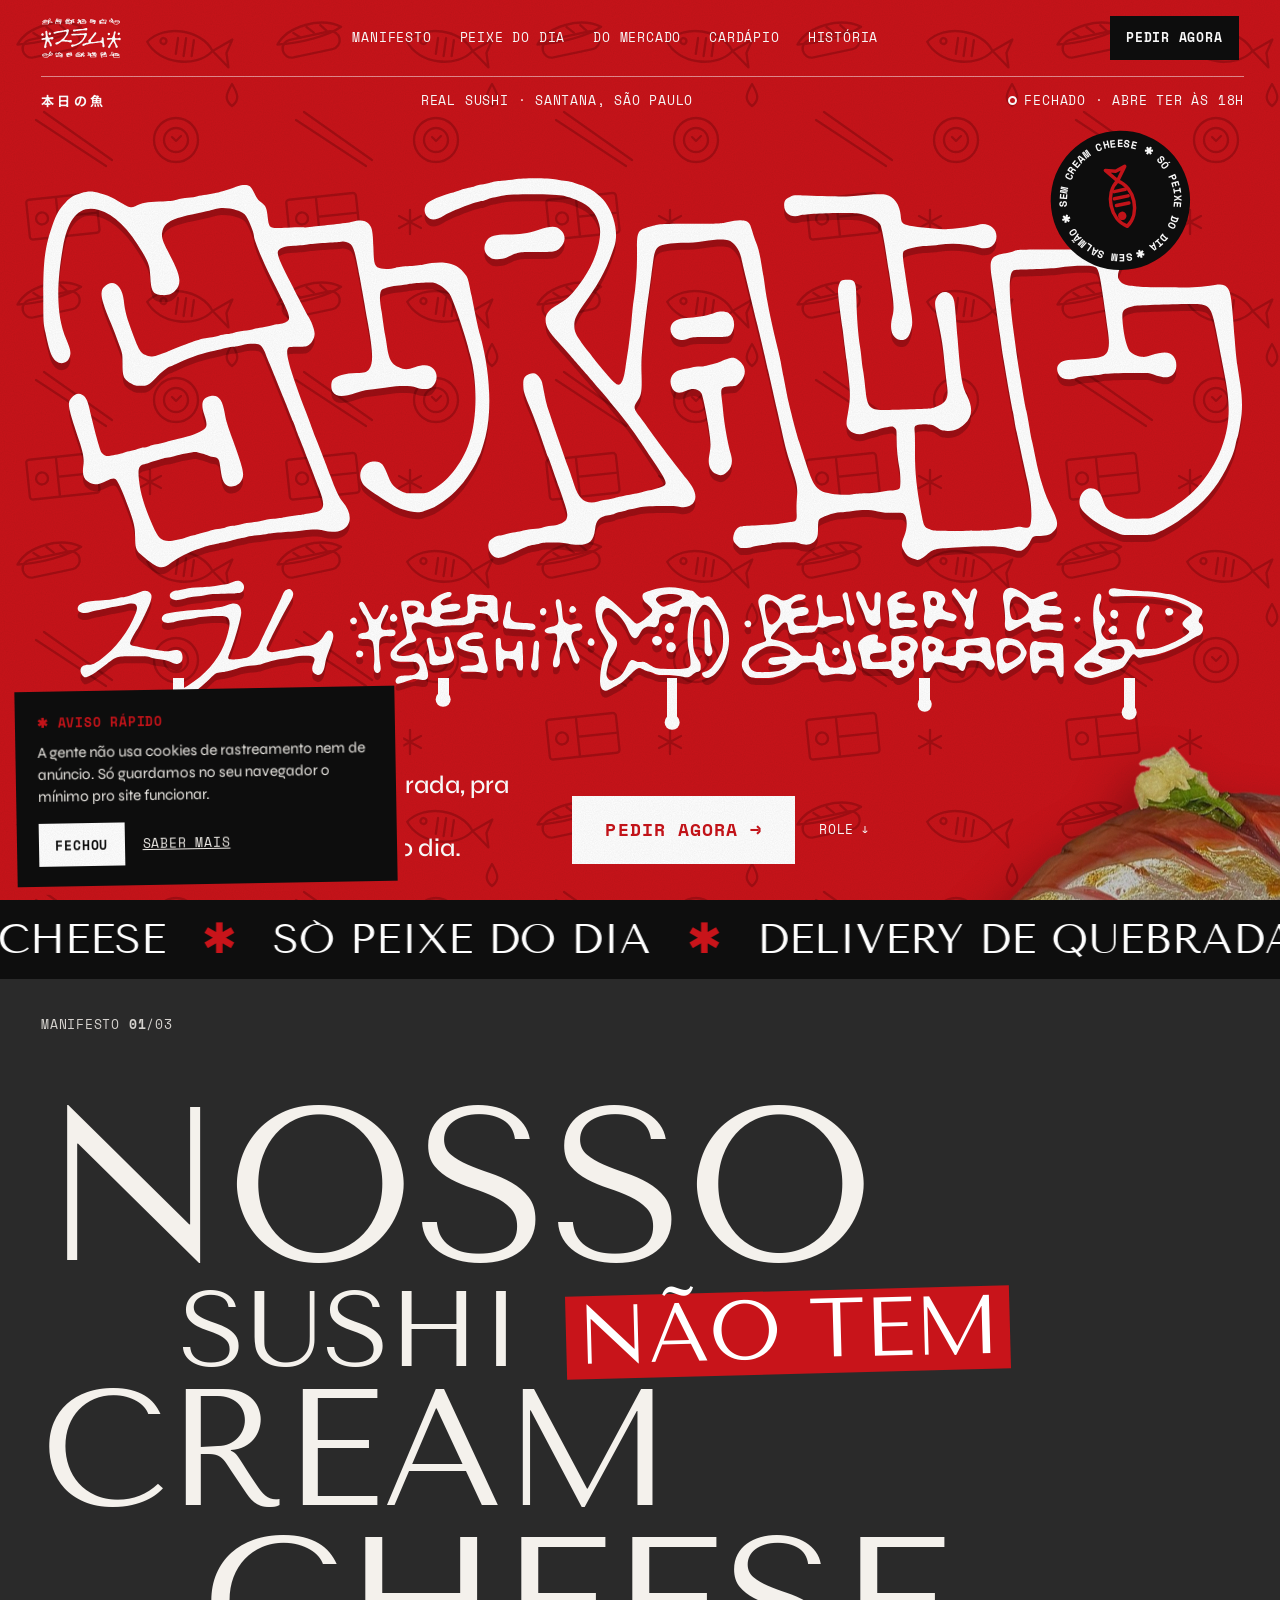
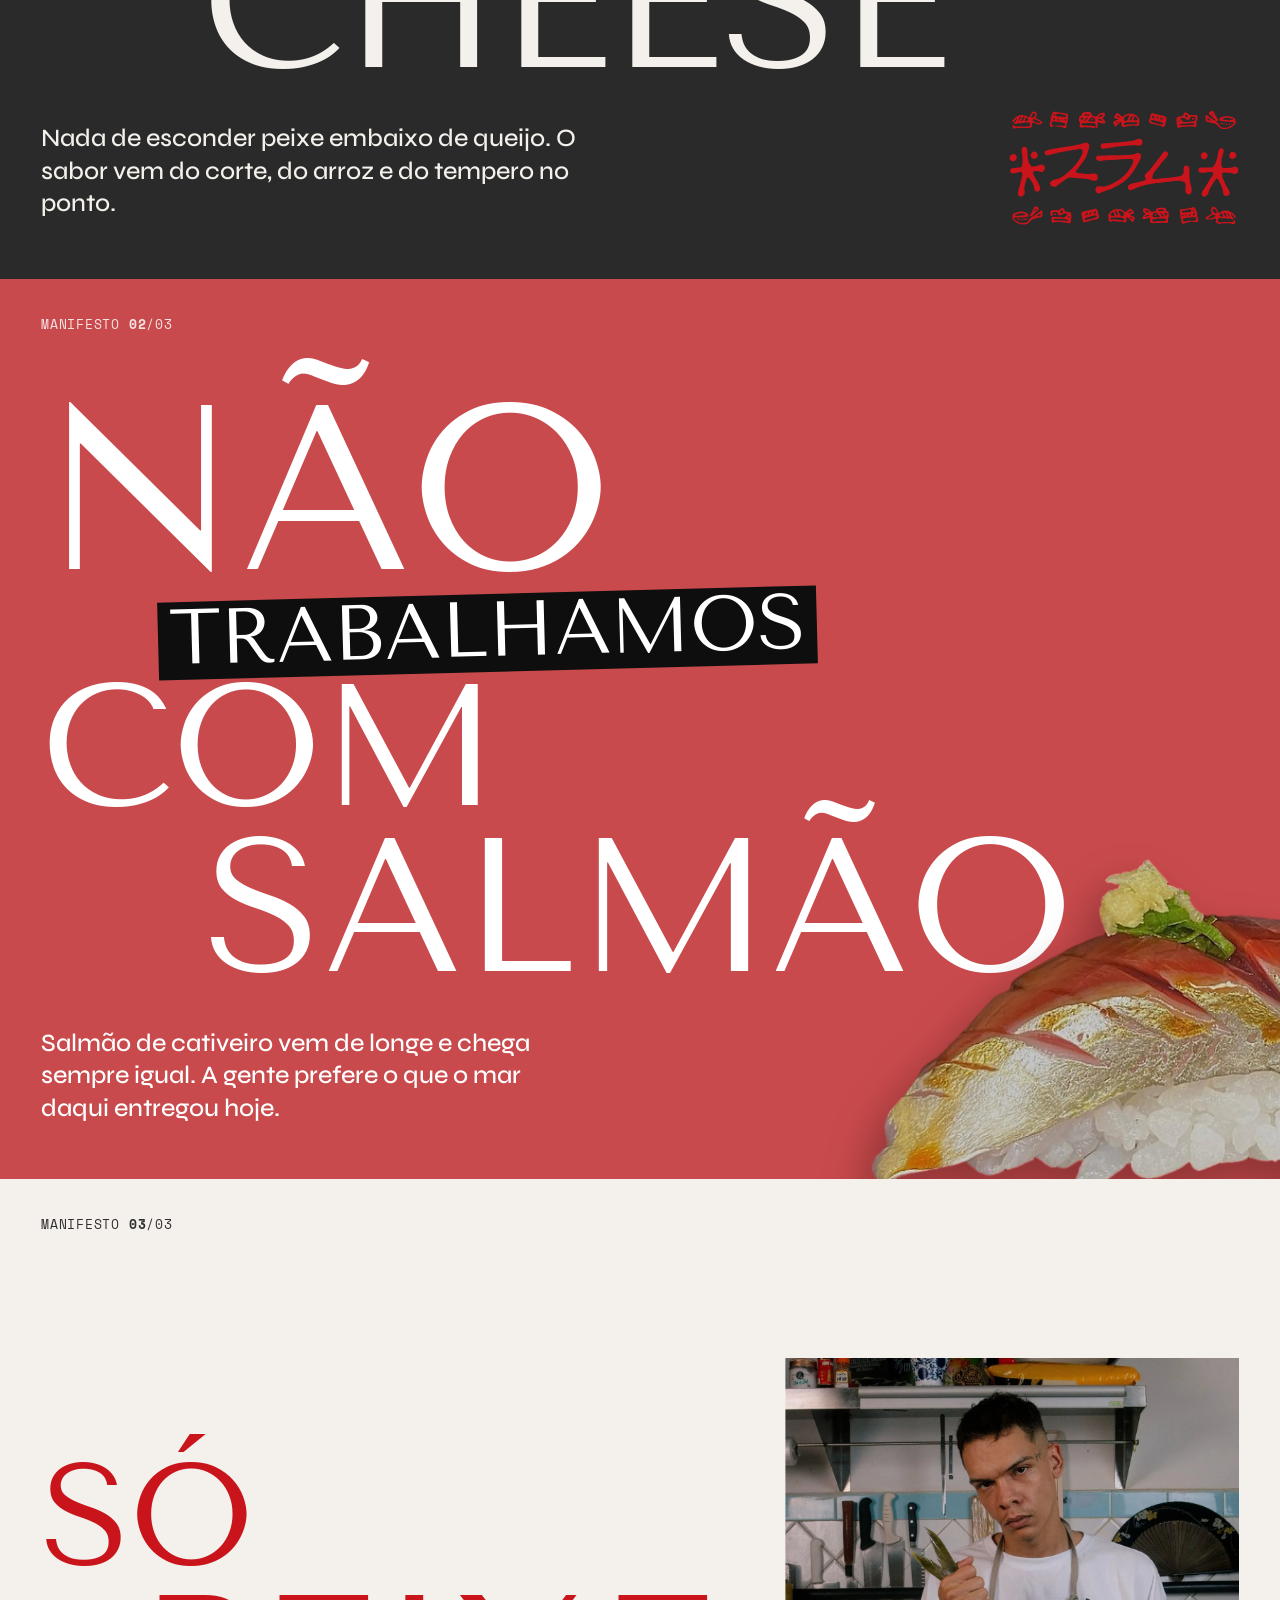
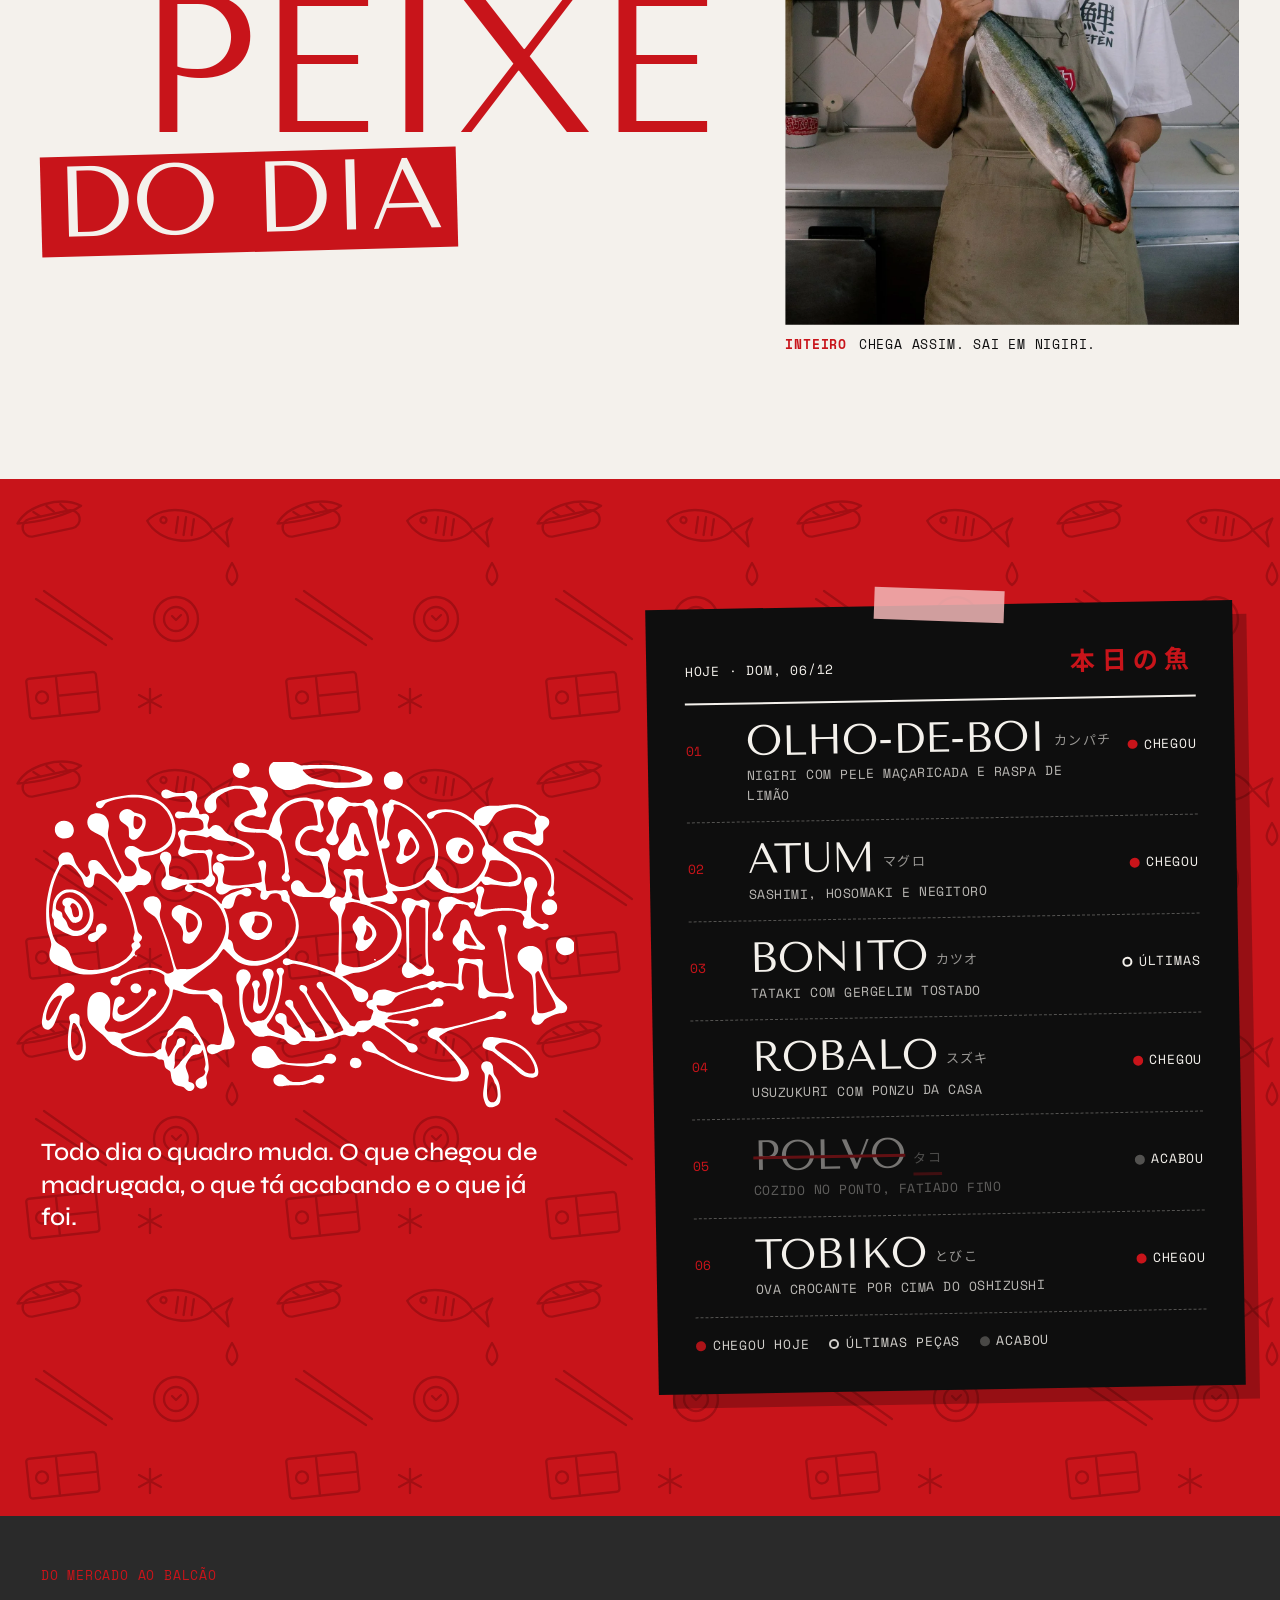
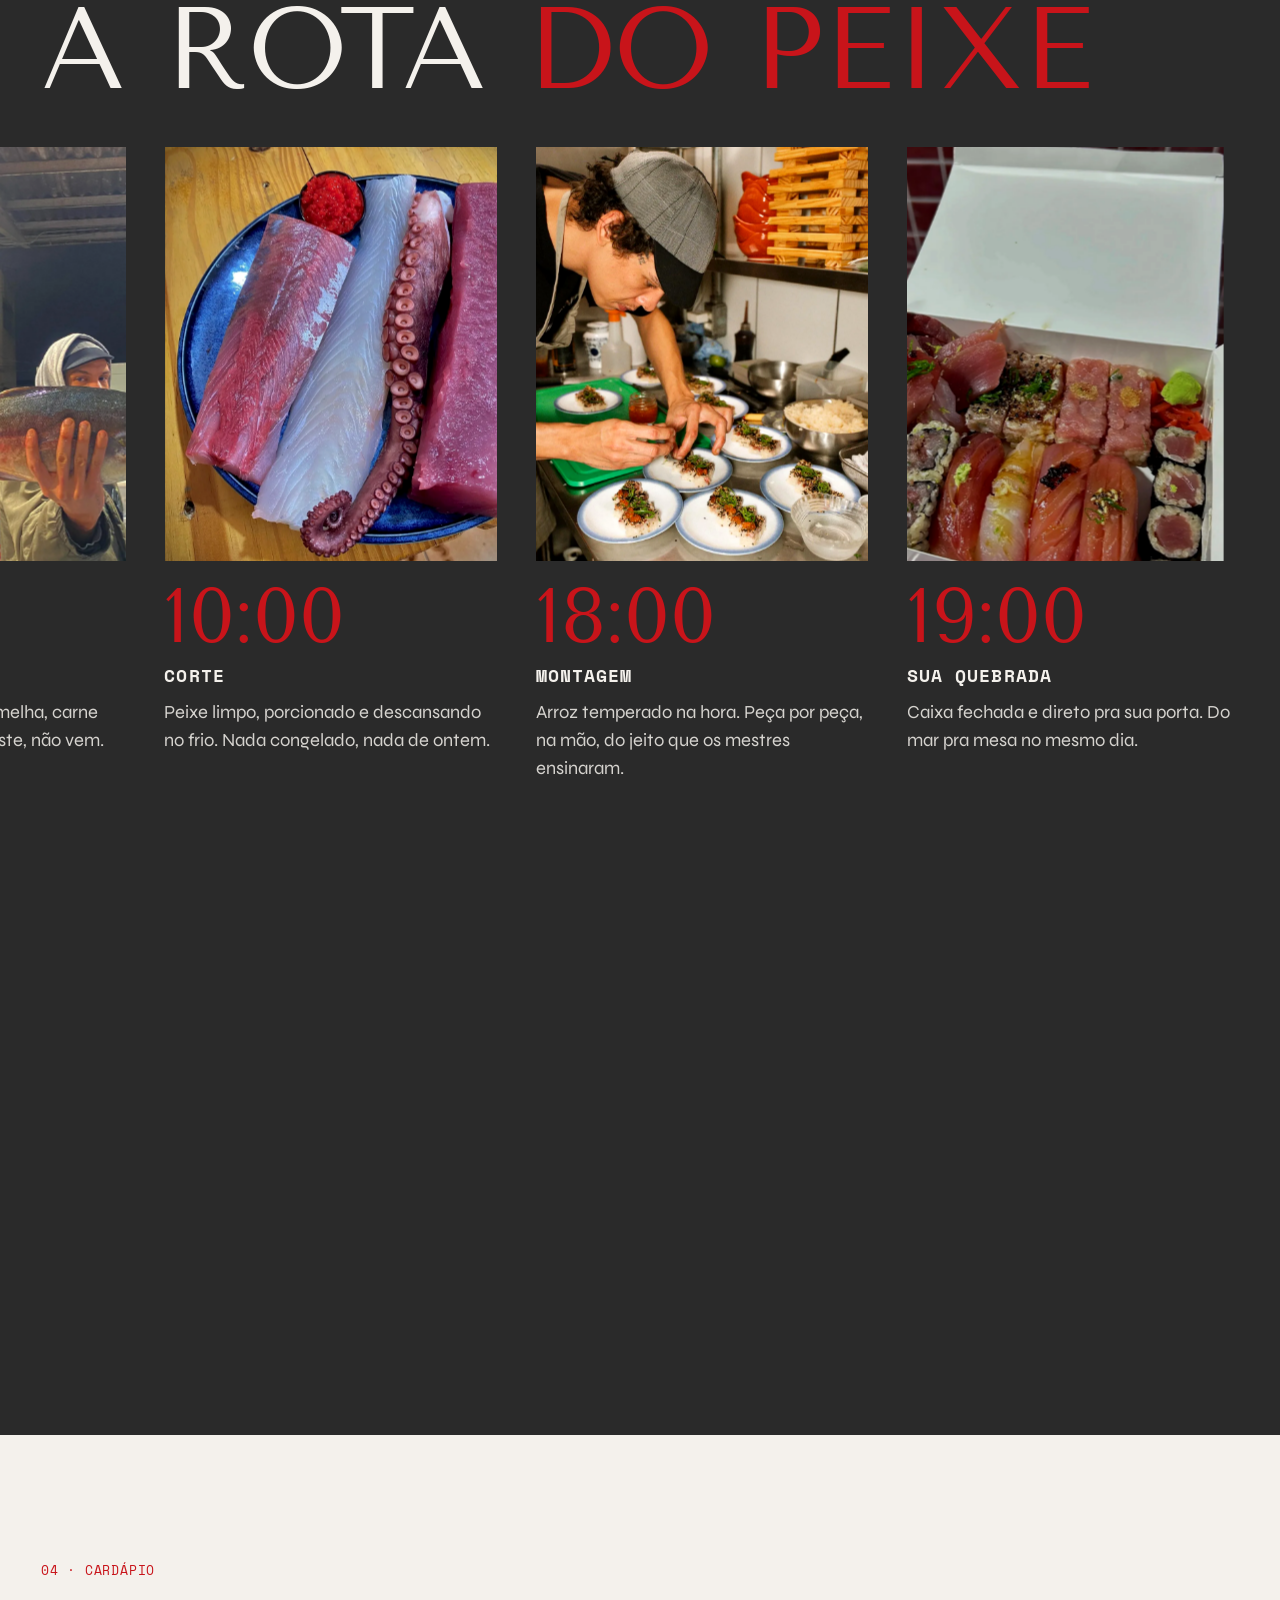
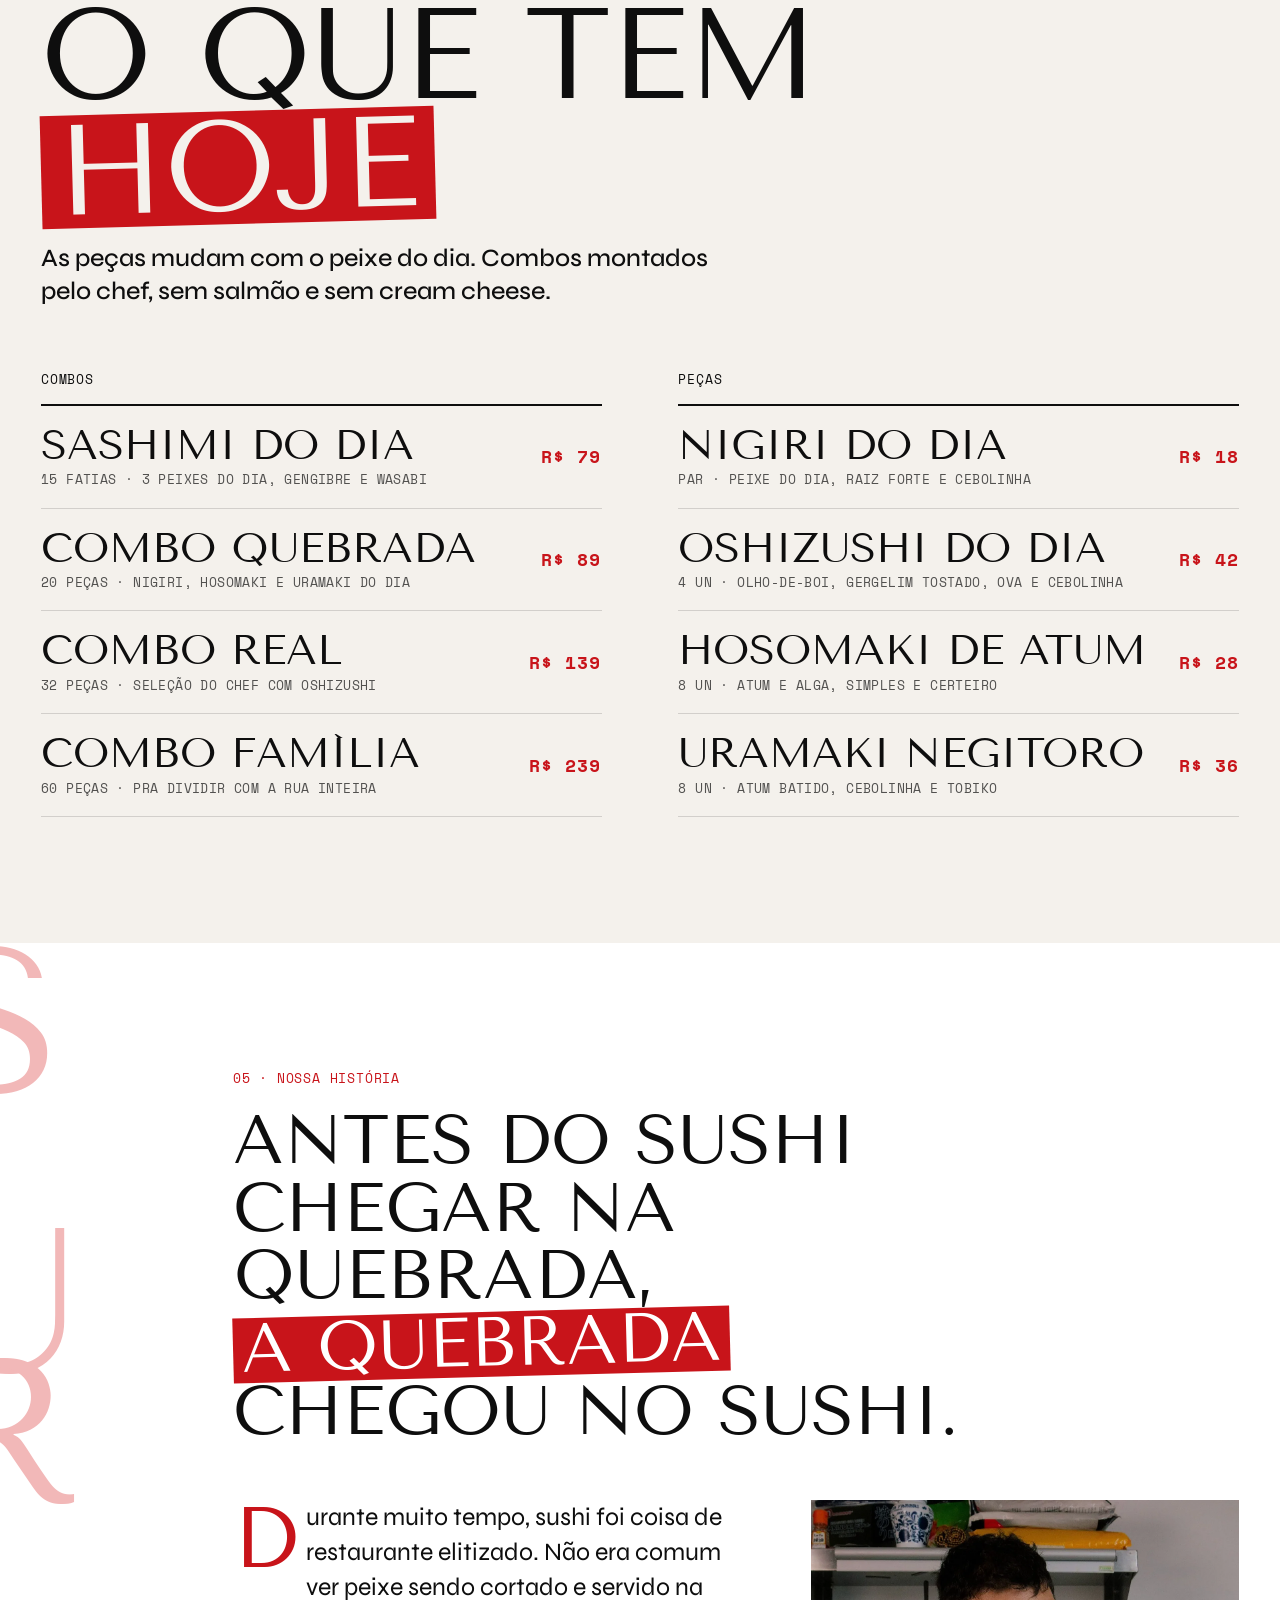
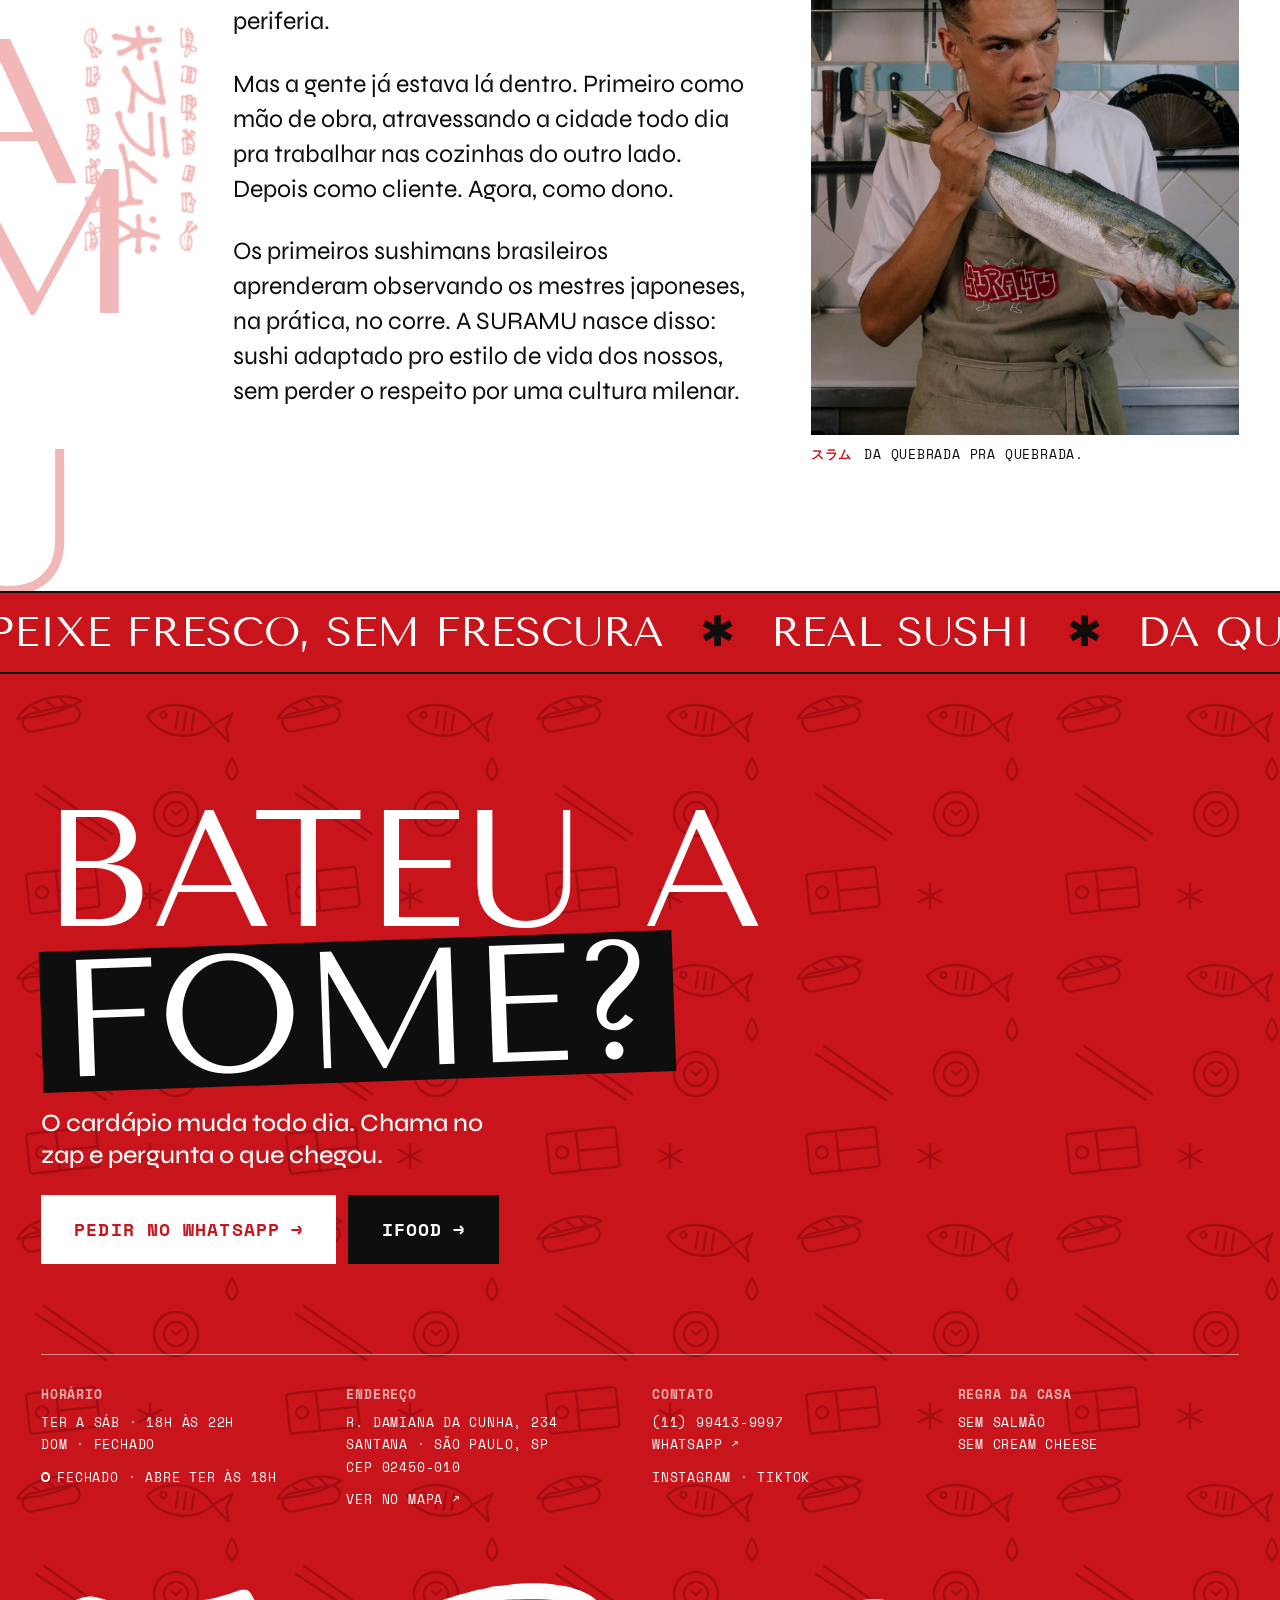
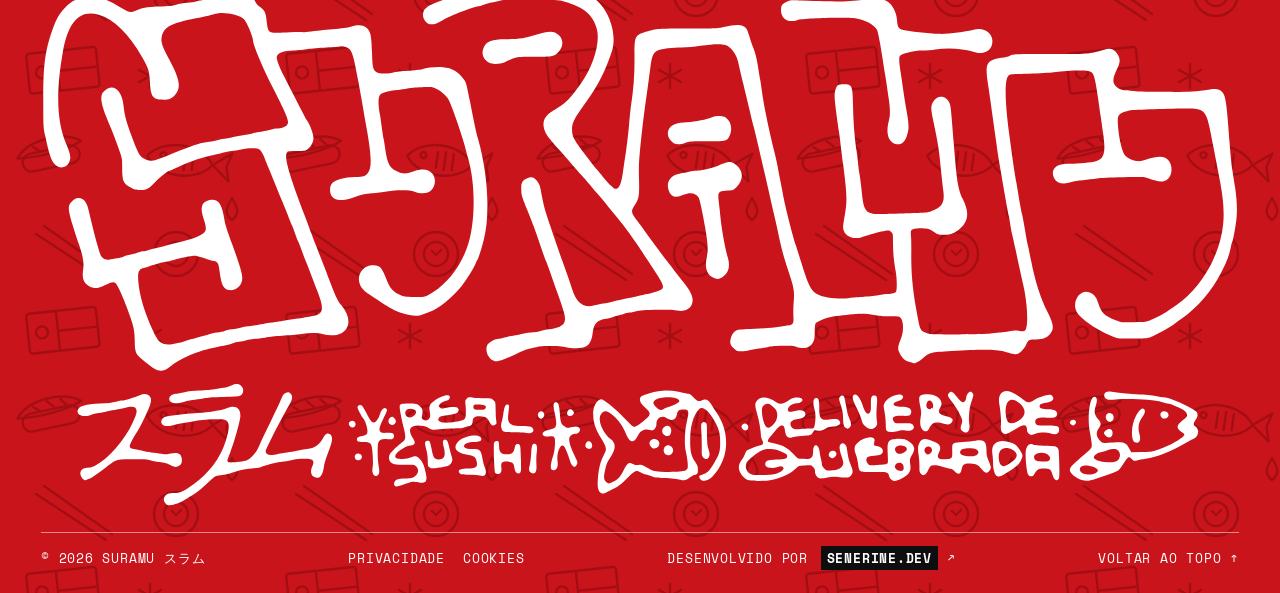
==== commit a55b4db4: "Nova capa de link no formato do Samoa, estilizada para a SURAMU Co-Authored-By: Claude Opus 5.5 <nor" ====
--- a/index.html
+++ b/index.html
@@ -19,7 +19,7 @@
   <meta property="og:image" content="https://suramusushi.vercel.app/assets/og/suramu-og.jpg">
   <meta property="og:image:width" content="1200">
   <meta property="og:image:height" content="630">
-  <meta property="og:image:alt" content="Logo pichado da SURAMU em branco sobre vermelho, com um nigiri e a faixa: sem salmão, sem cream cheese, só peixe do dia">
+  <meta property="og:image:alt" content="SURAMU: sushi de verdade, só peixe do dia. O chef segurando um olho-de-boi inteiro com o avental da SURAMU.">
   <meta name="twitter:card" content="summary_large_image">
   <meta name="twitter:title" content="SURAMU スラム · Real Sushi · Delivery de Quebrada">
   <meta name="twitter:description" content="Sem salmão, sem cream cheese: só peixe do dia. Santana, São Paulo.">
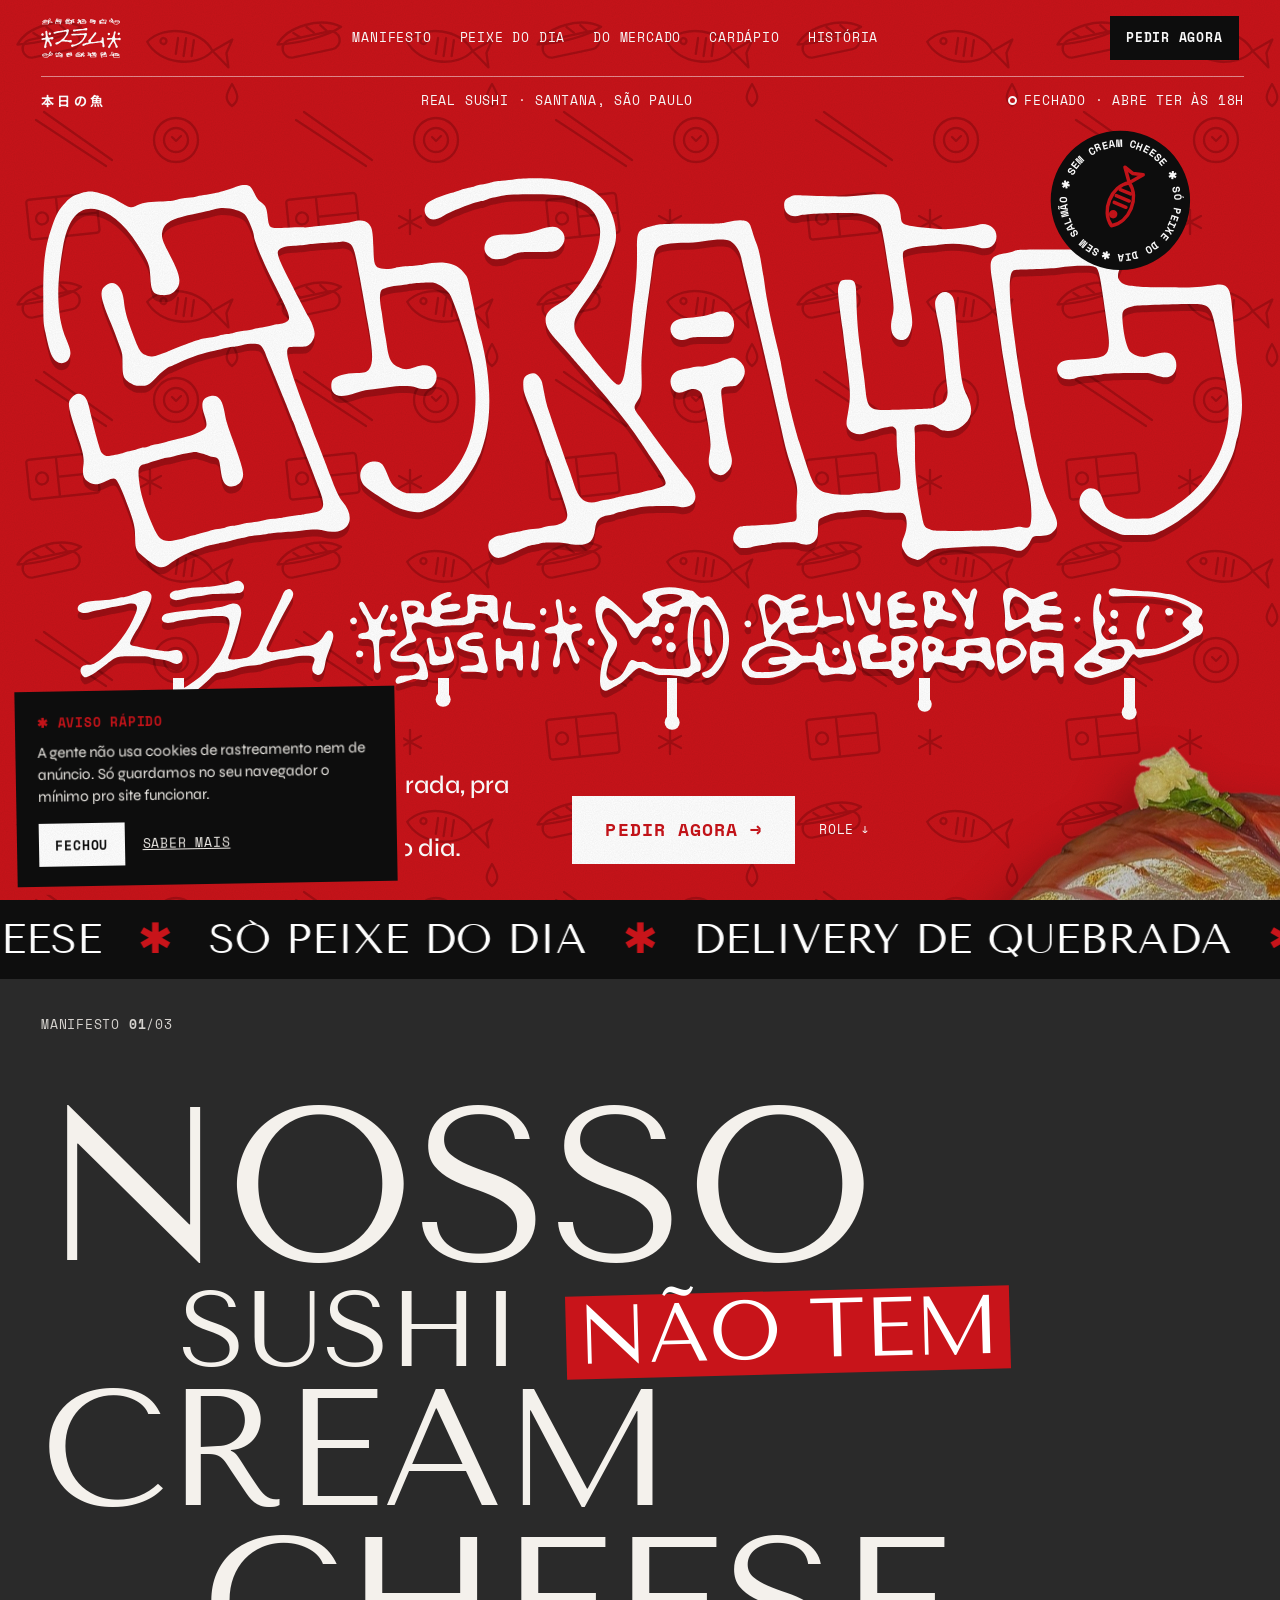
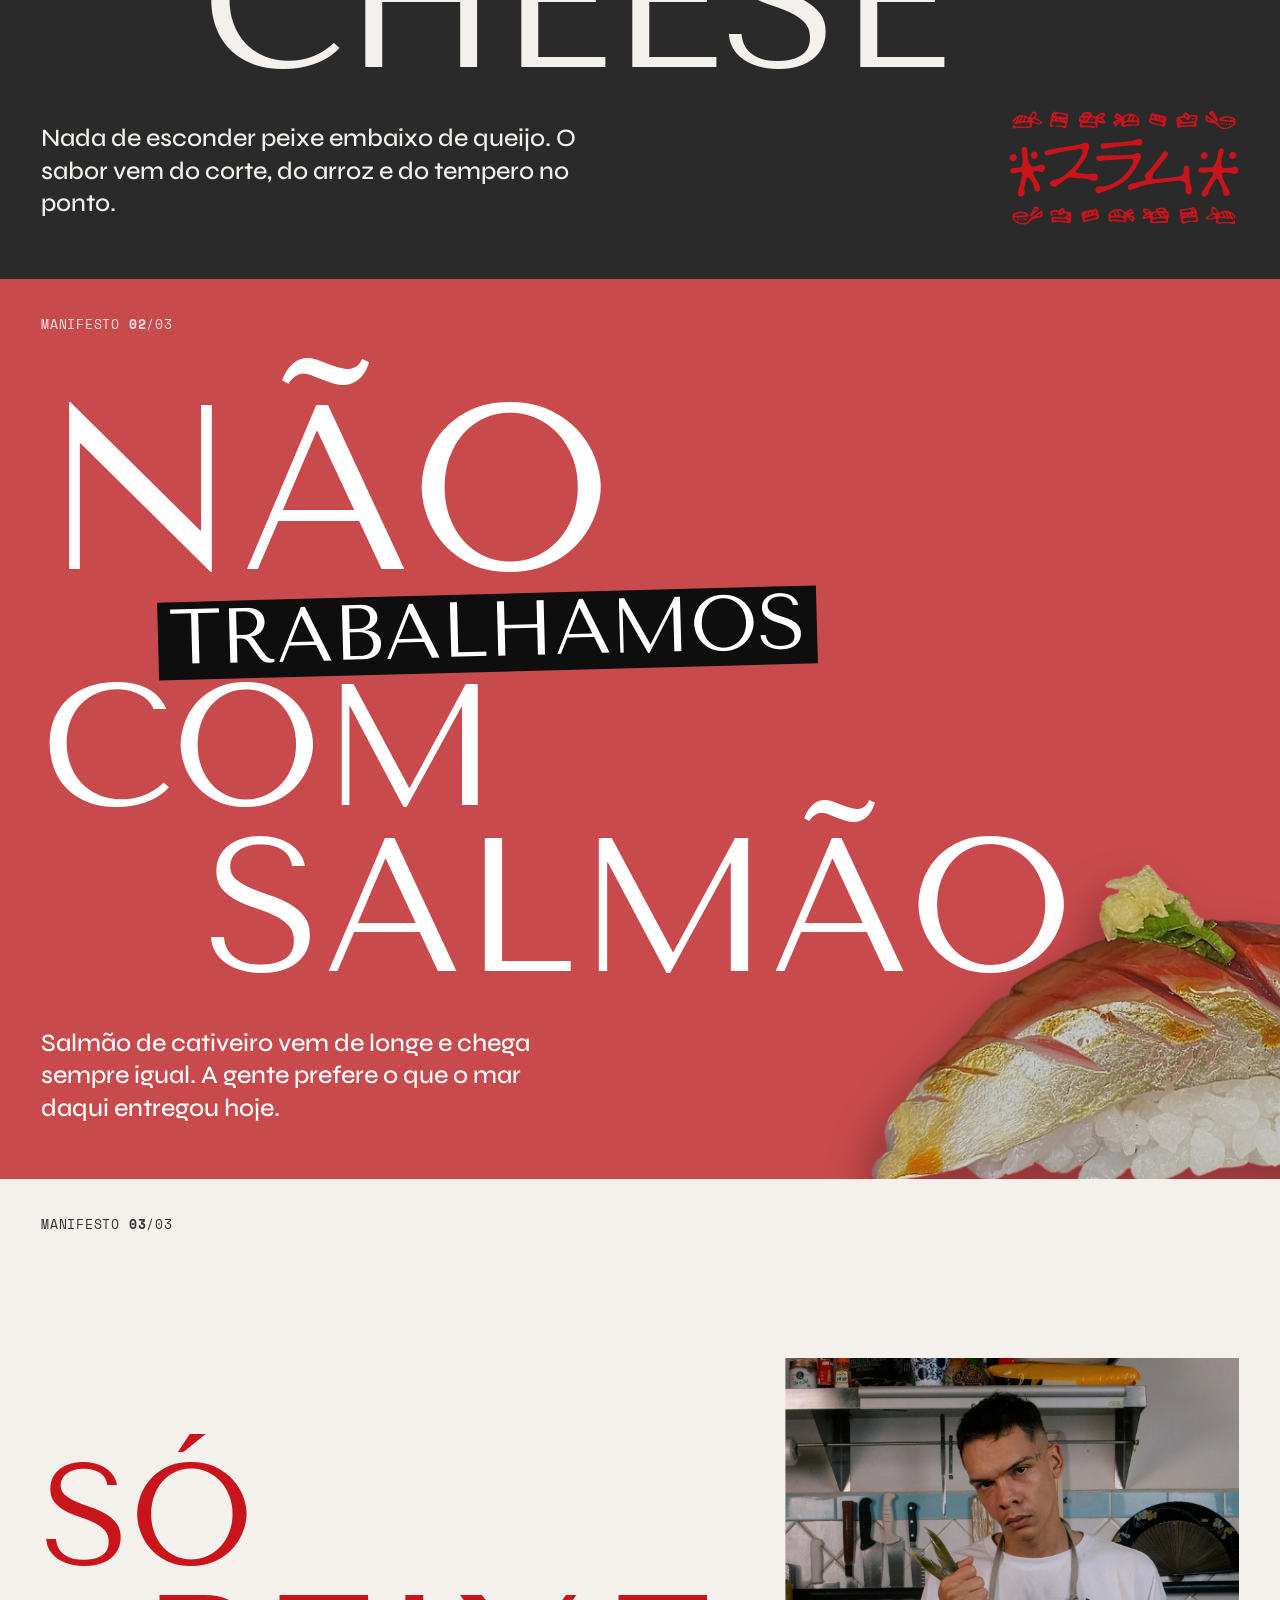
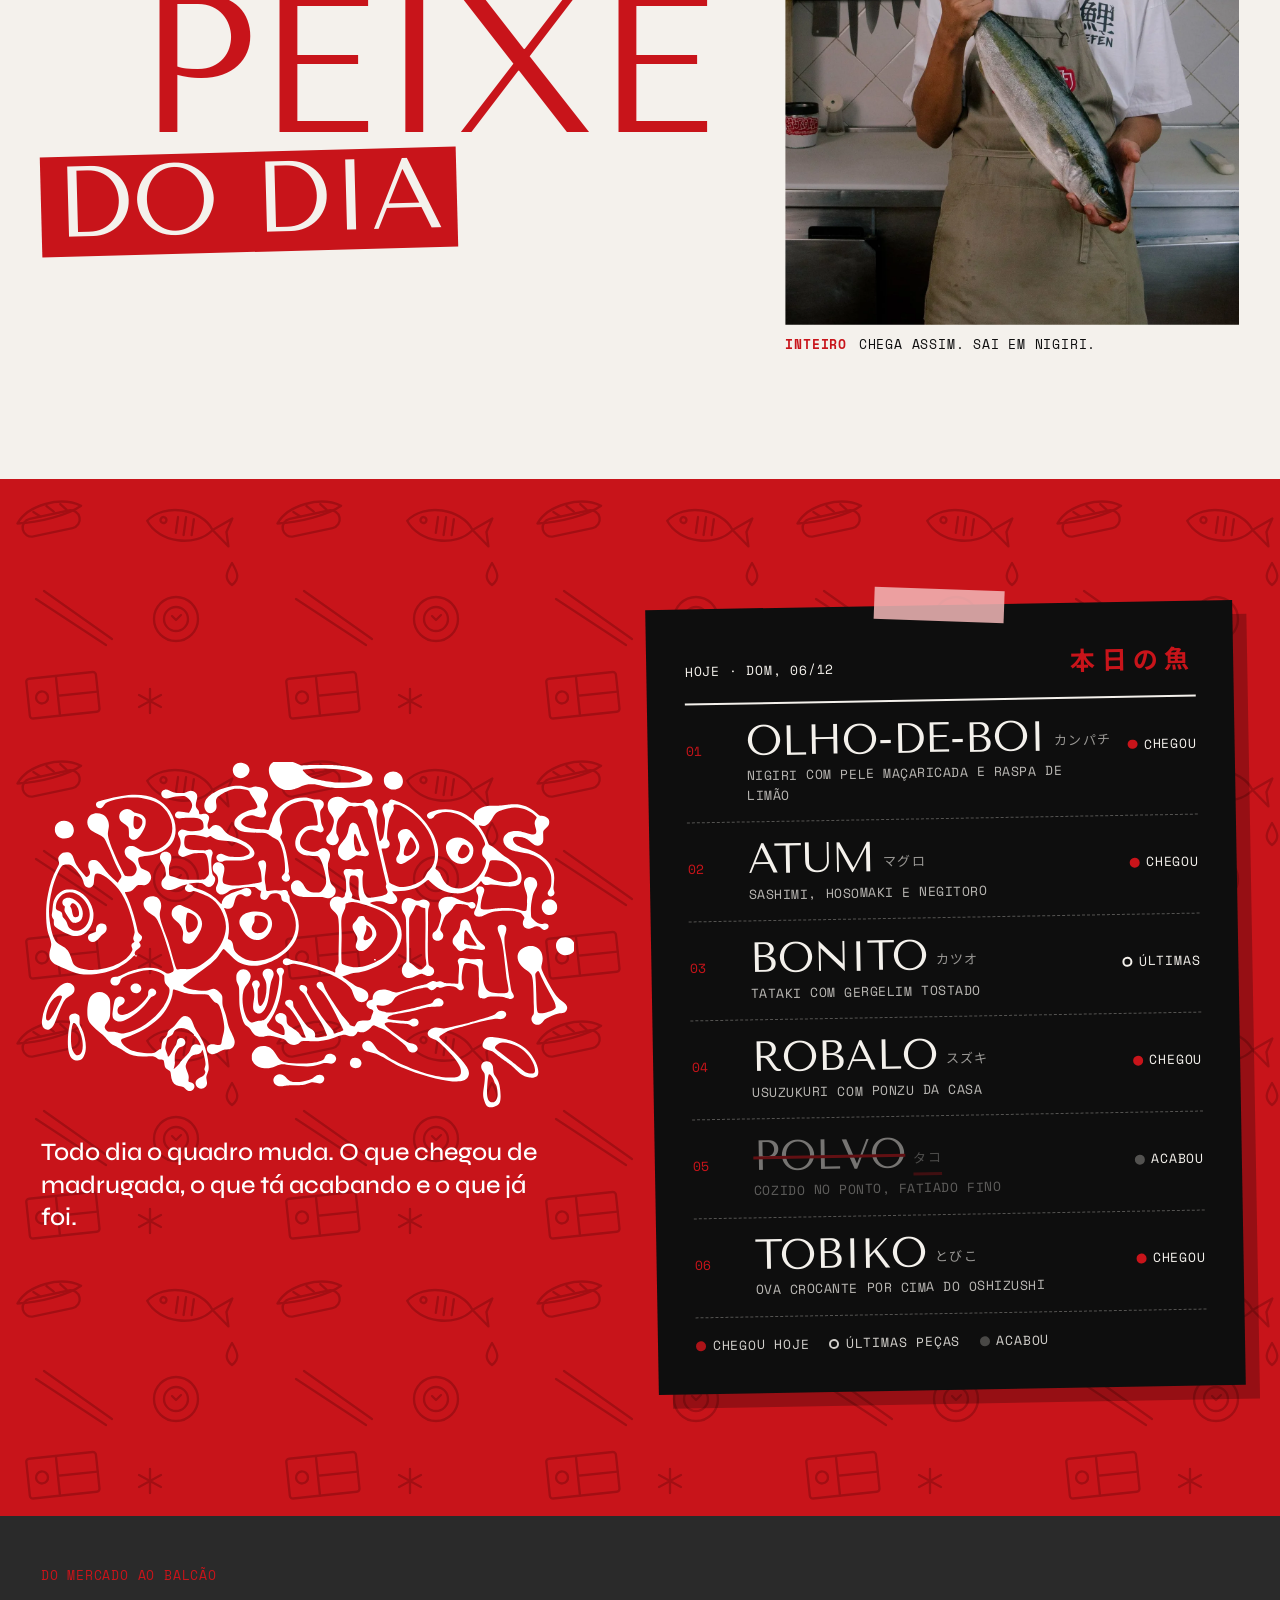
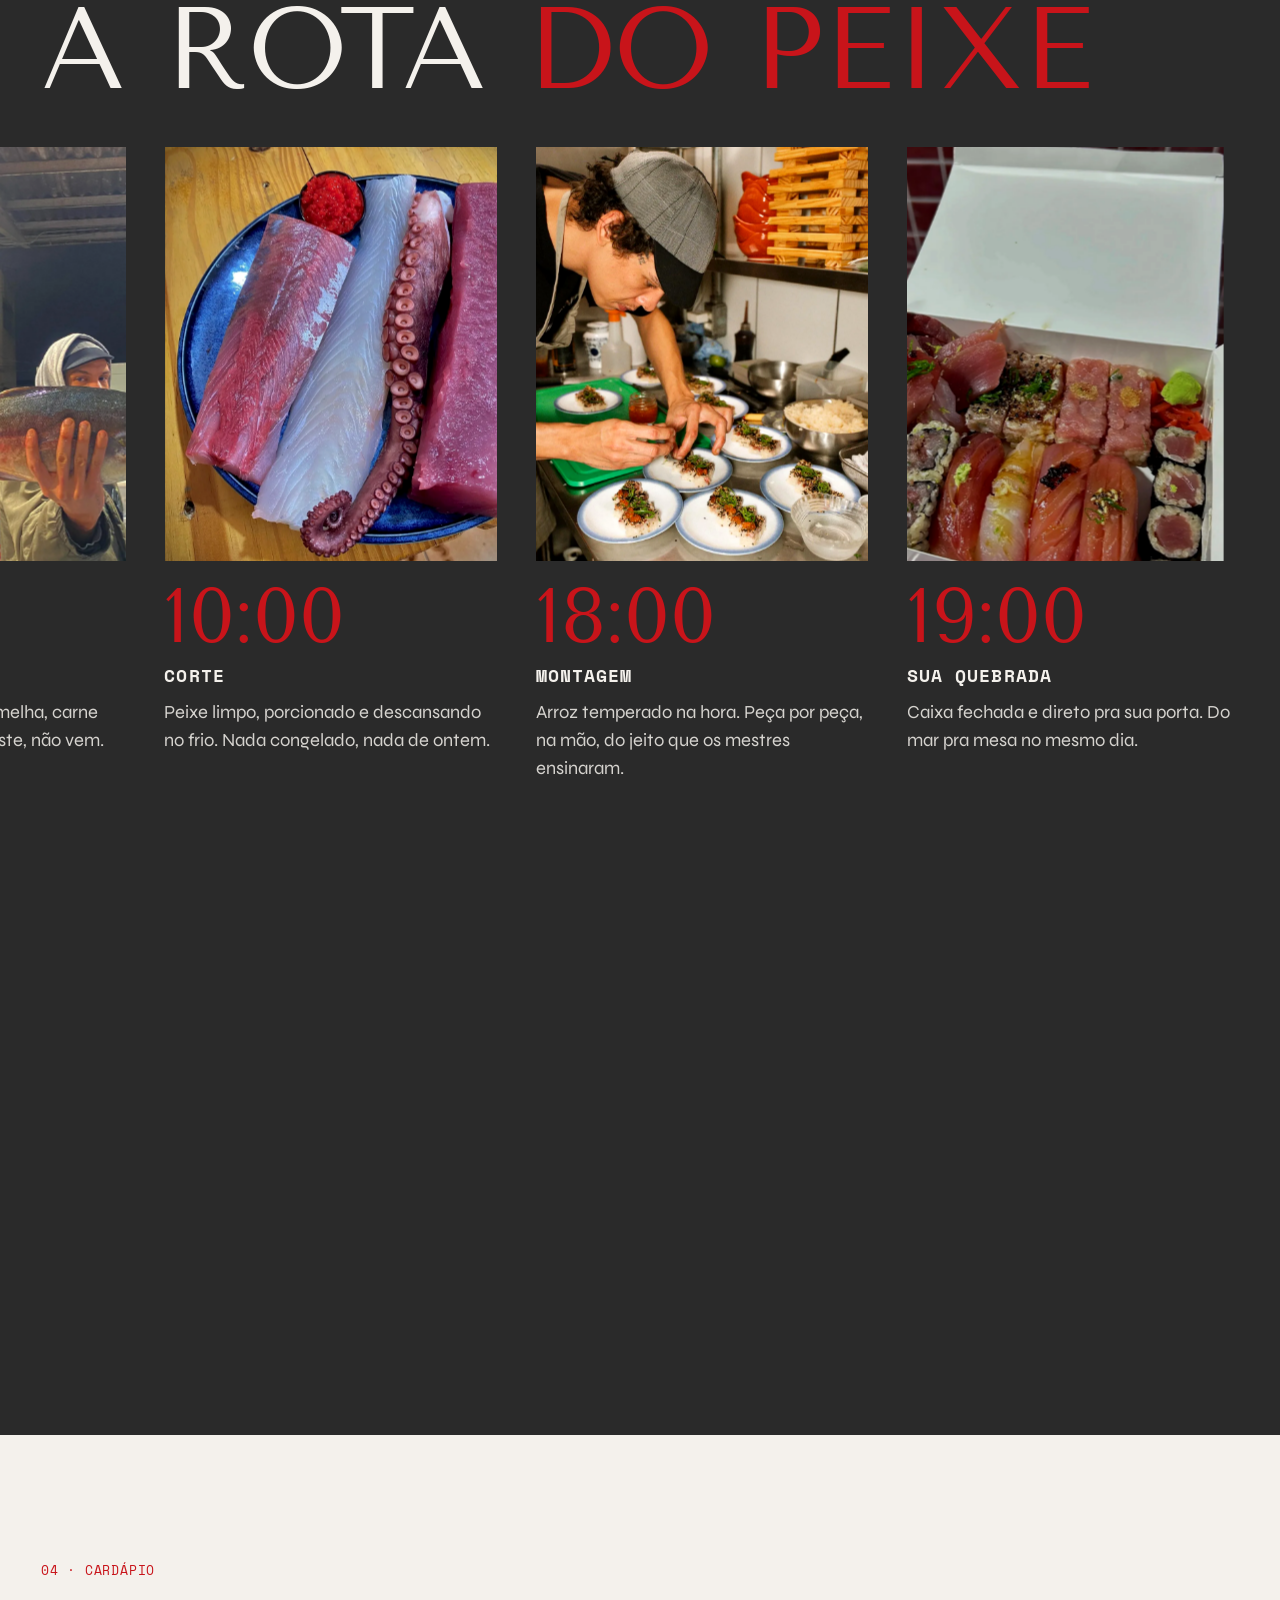
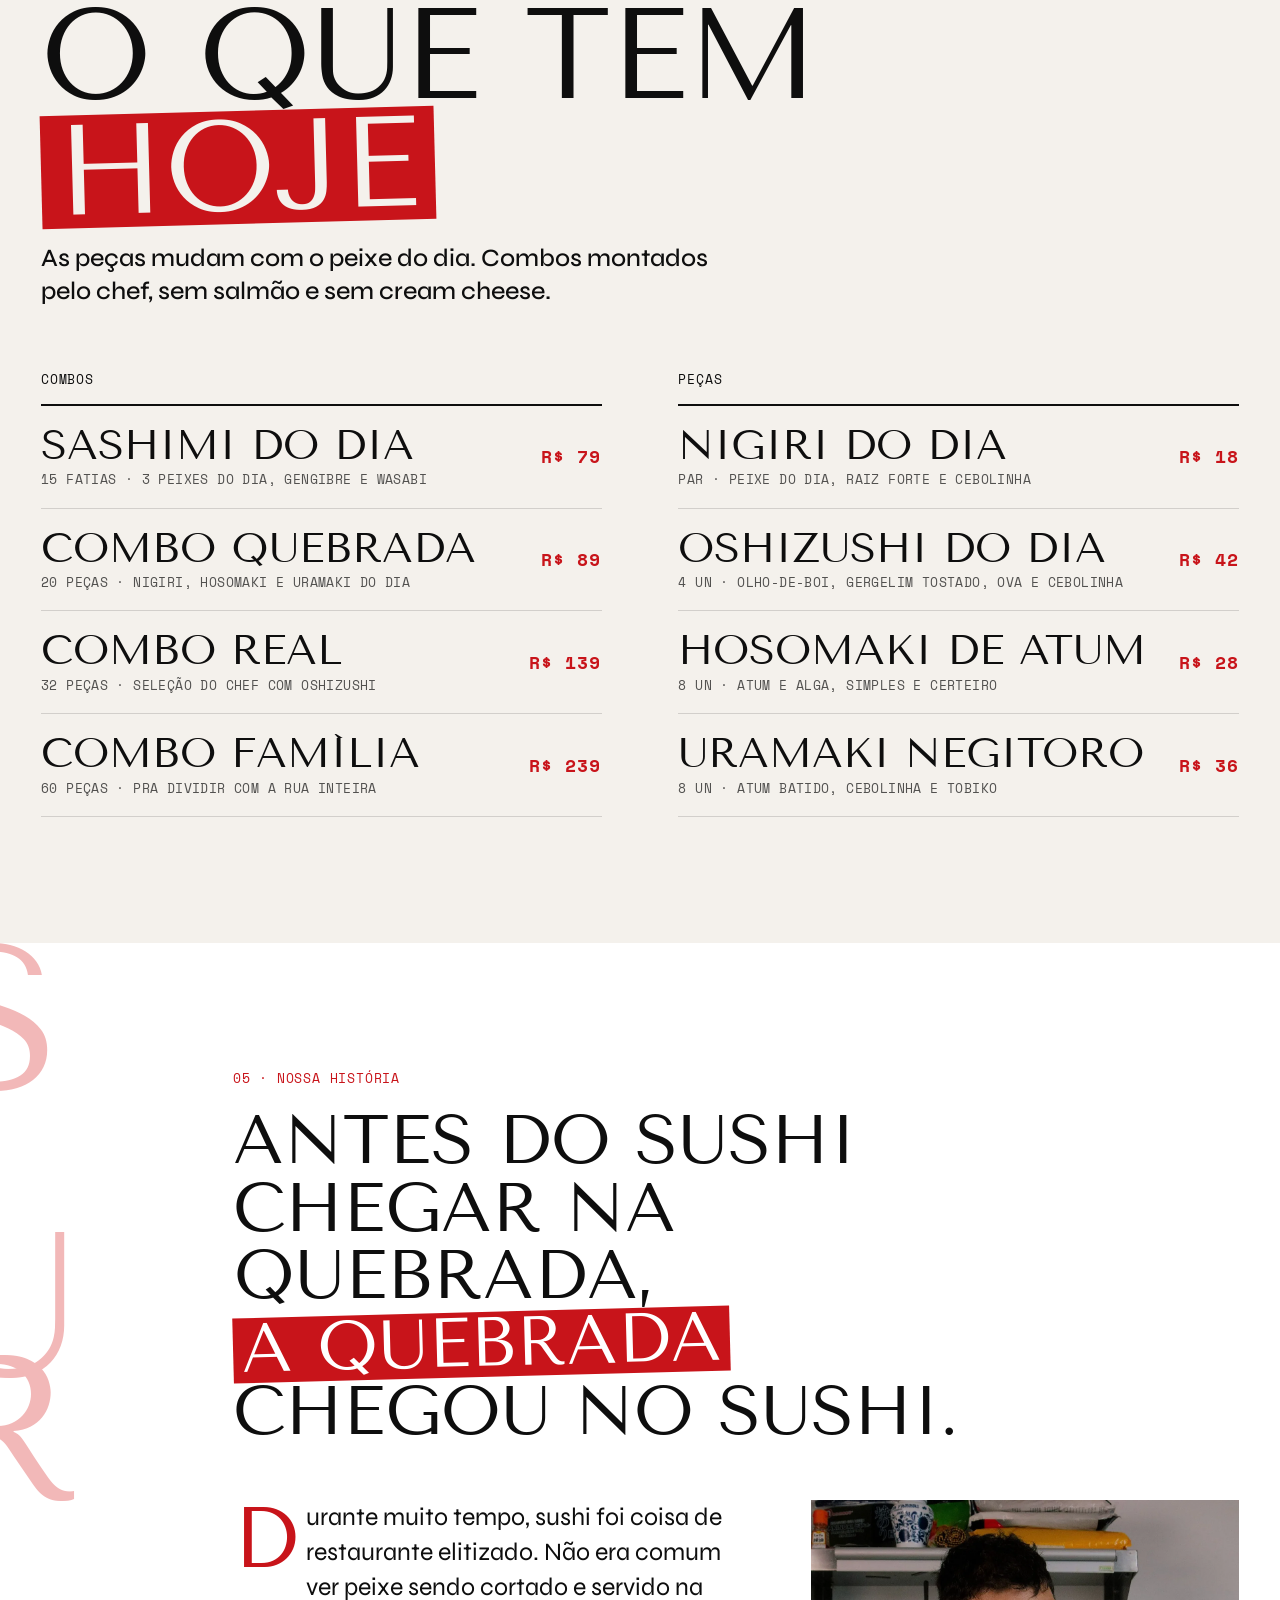
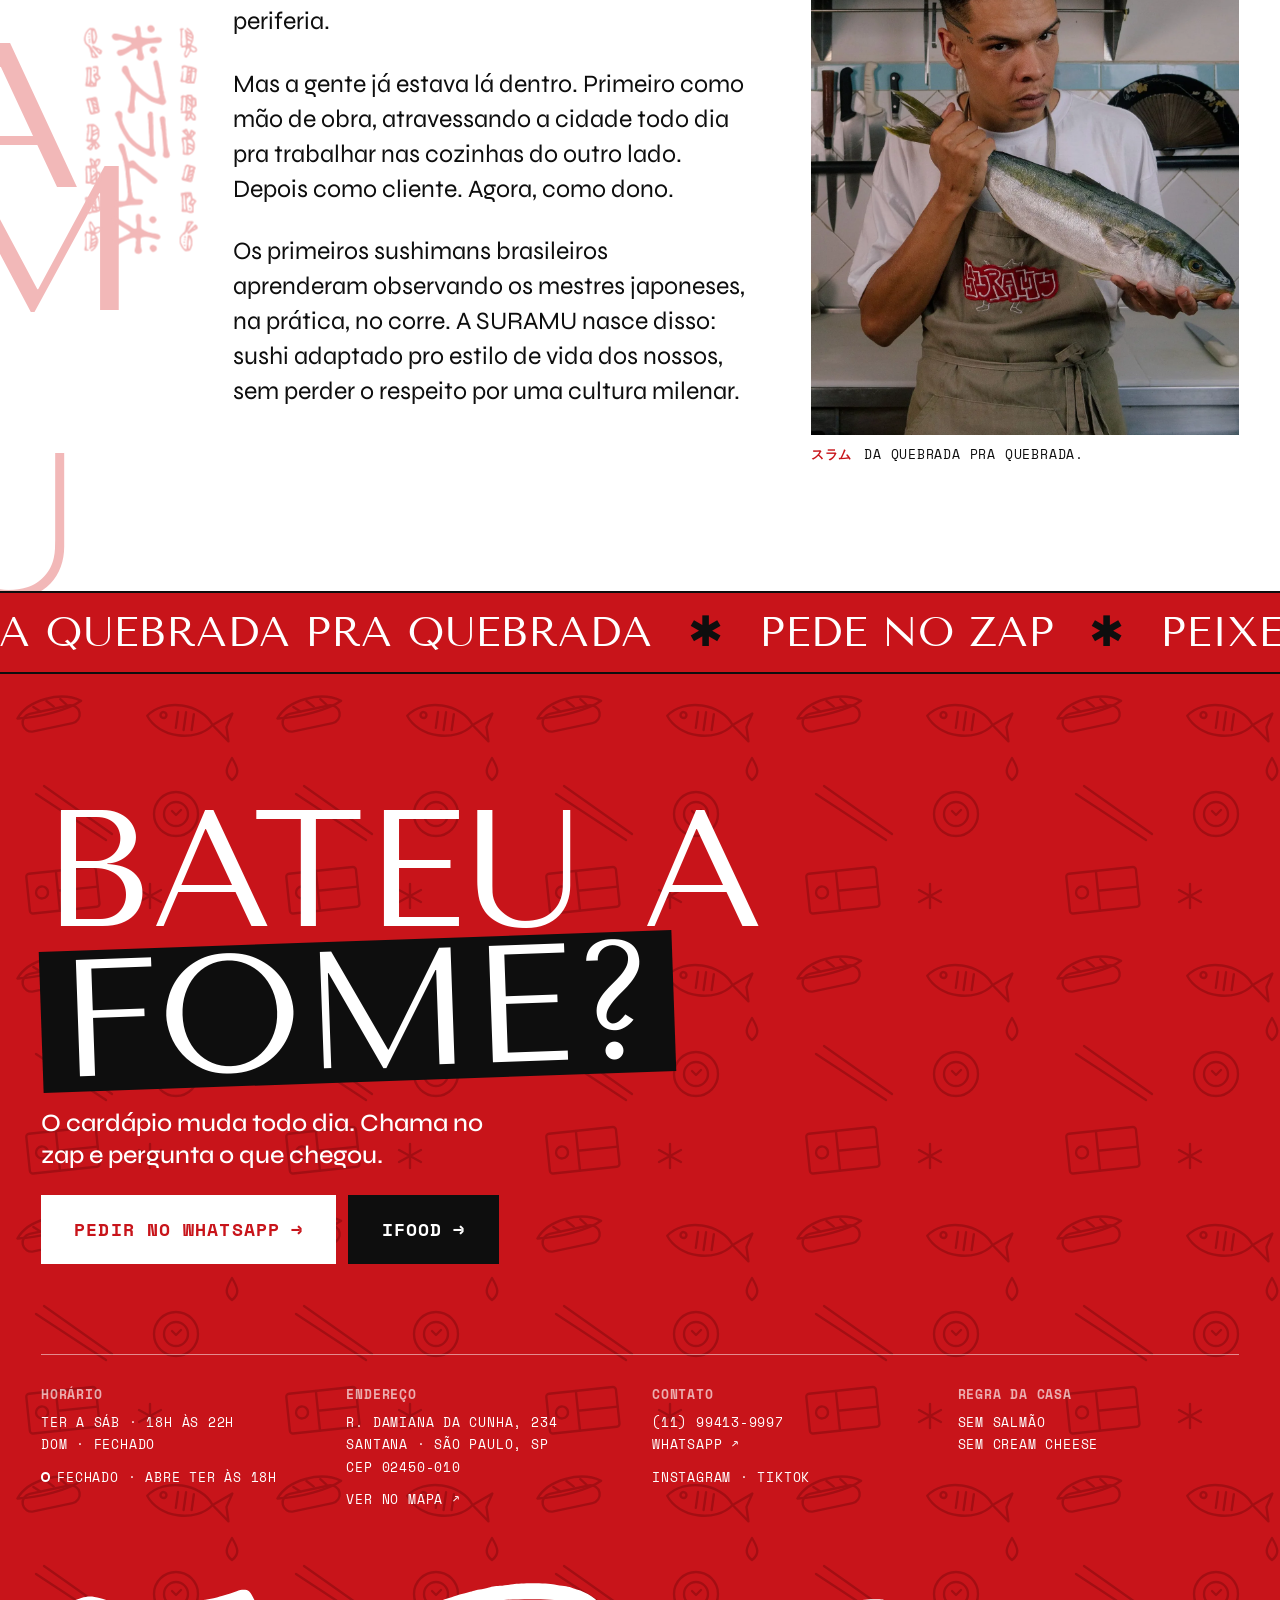
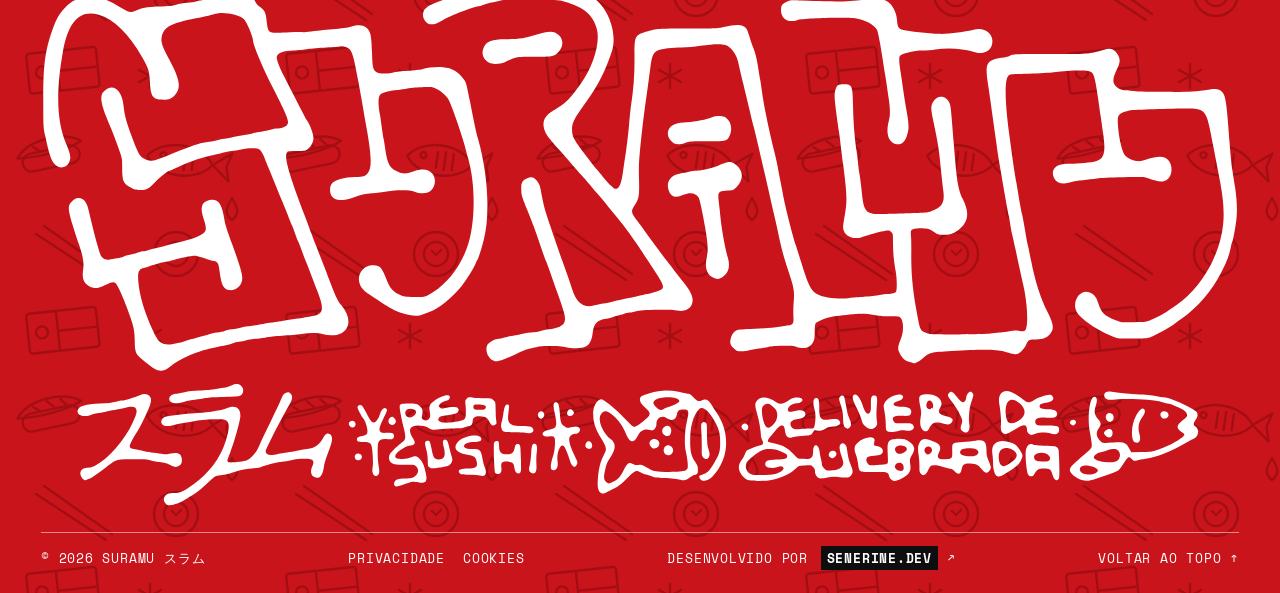
==== commit e1ff5419: "Versiona a capa de link para furar o cache do WhatsApp/Facebook Co-Authored-By: Claude Opus 5.5 <nor" ====
--- a/index.html
+++ b/index.html
@@ -16,14 +16,14 @@
   <meta property="og:url" content="https://suramusushi.vercel.app/">
   <meta property="og:title" content="SURAMU スラム · Real Sushi · Delivery de Quebrada">
   <meta property="og:description" content="Sem salmão, sem cream cheese: só peixe do dia. Sushi de verdade, feito na quebrada, pra quebrada. Santana, São Paulo.">
-  <meta property="og:image" content="https://suramusushi.vercel.app/assets/og/suramu-og.jpg">
+  <meta property="og:image" content="https://suramusushi.vercel.app/assets/og/suramu-og-v2.jpg">
   <meta property="og:image:width" content="1200">
   <meta property="og:image:height" content="630">
   <meta property="og:image:alt" content="SURAMU: sushi de verdade, só peixe do dia. O chef segurando um olho-de-boi inteiro com o avental da SURAMU.">
   <meta name="twitter:card" content="summary_large_image">
   <meta name="twitter:title" content="SURAMU スラム · Real Sushi · Delivery de Quebrada">
   <meta name="twitter:description" content="Sem salmão, sem cream cheese: só peixe do dia. Santana, São Paulo.">
-  <meta name="twitter:image" content="https://suramusushi.vercel.app/assets/og/suramu-og.jpg">
+  <meta name="twitter:image" content="https://suramusushi.vercel.app/assets/og/suramu-og-v2.jpg">
 
   <link rel="icon" href="assets/og/favicon-32.png" sizes="32x32" type="image/png">
   <link rel="icon" href="assets/brand/suramu-kata.svg" type="image/svg+xml">
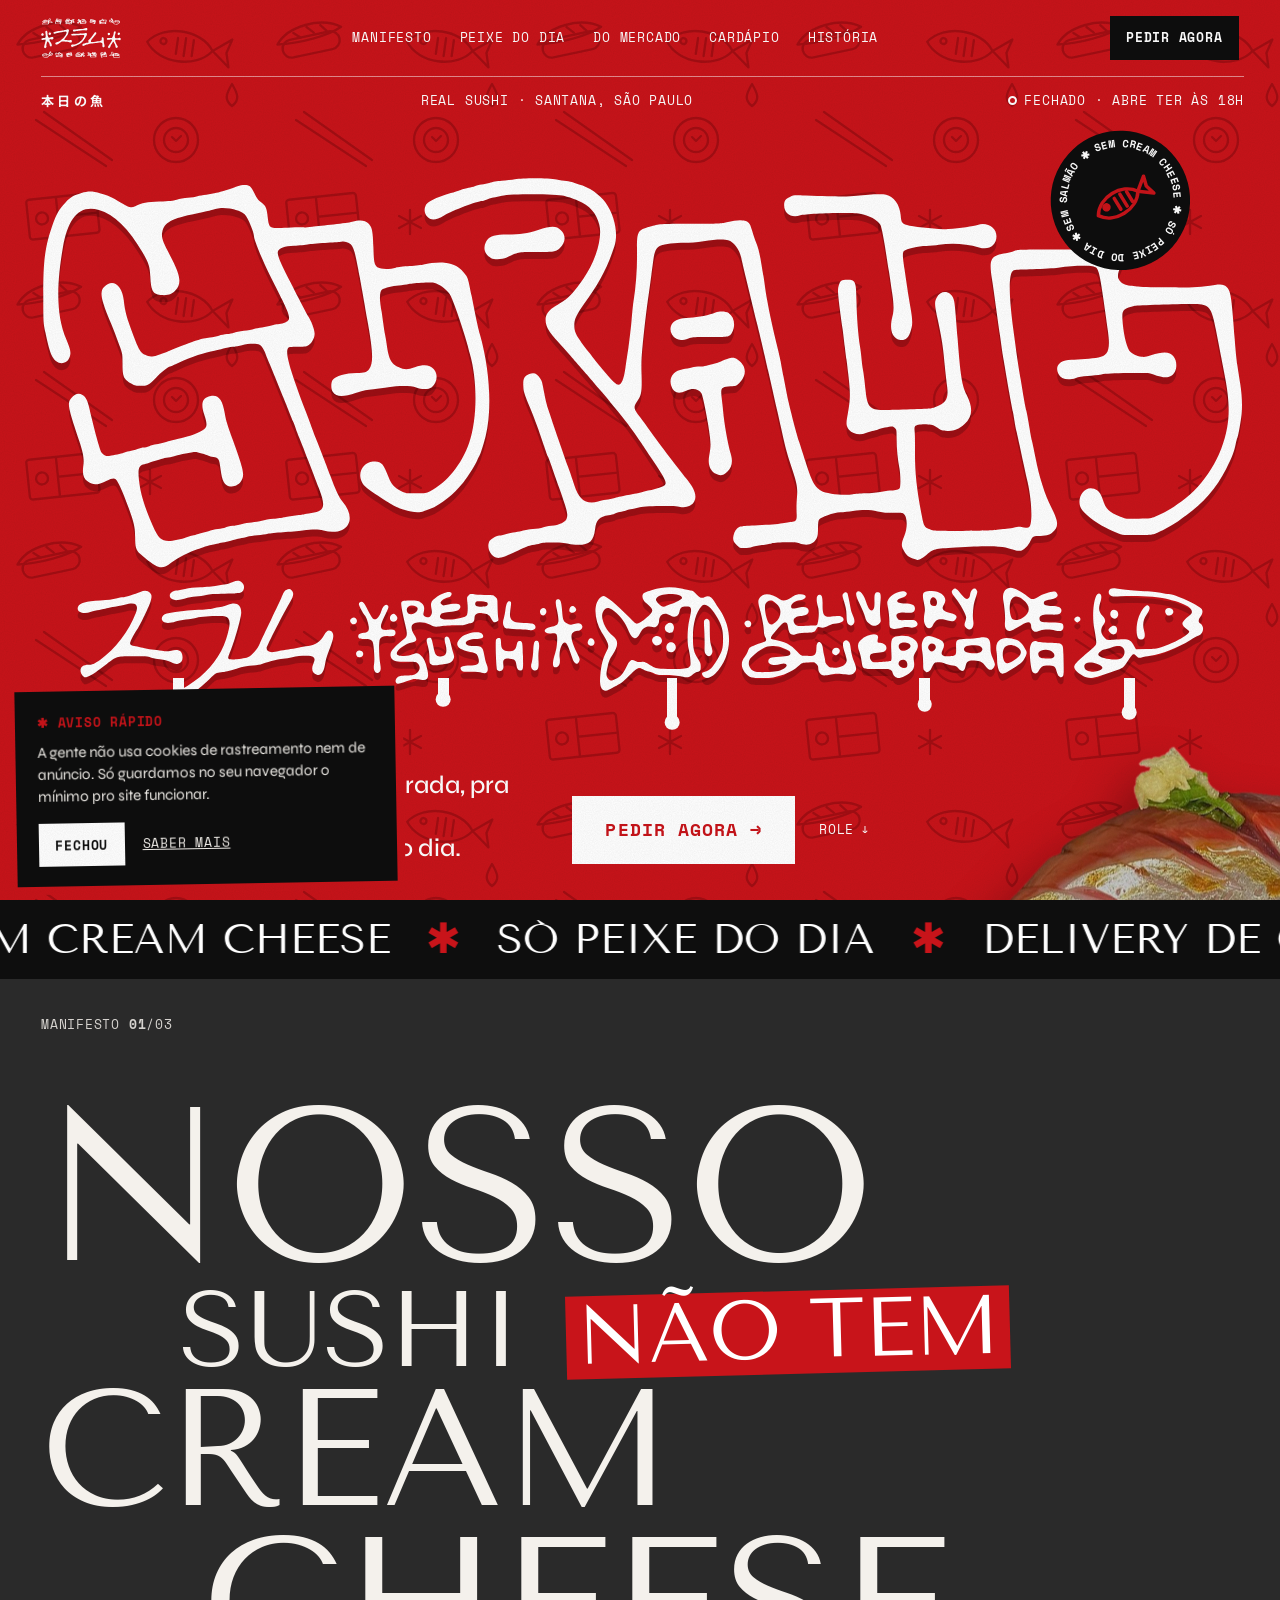
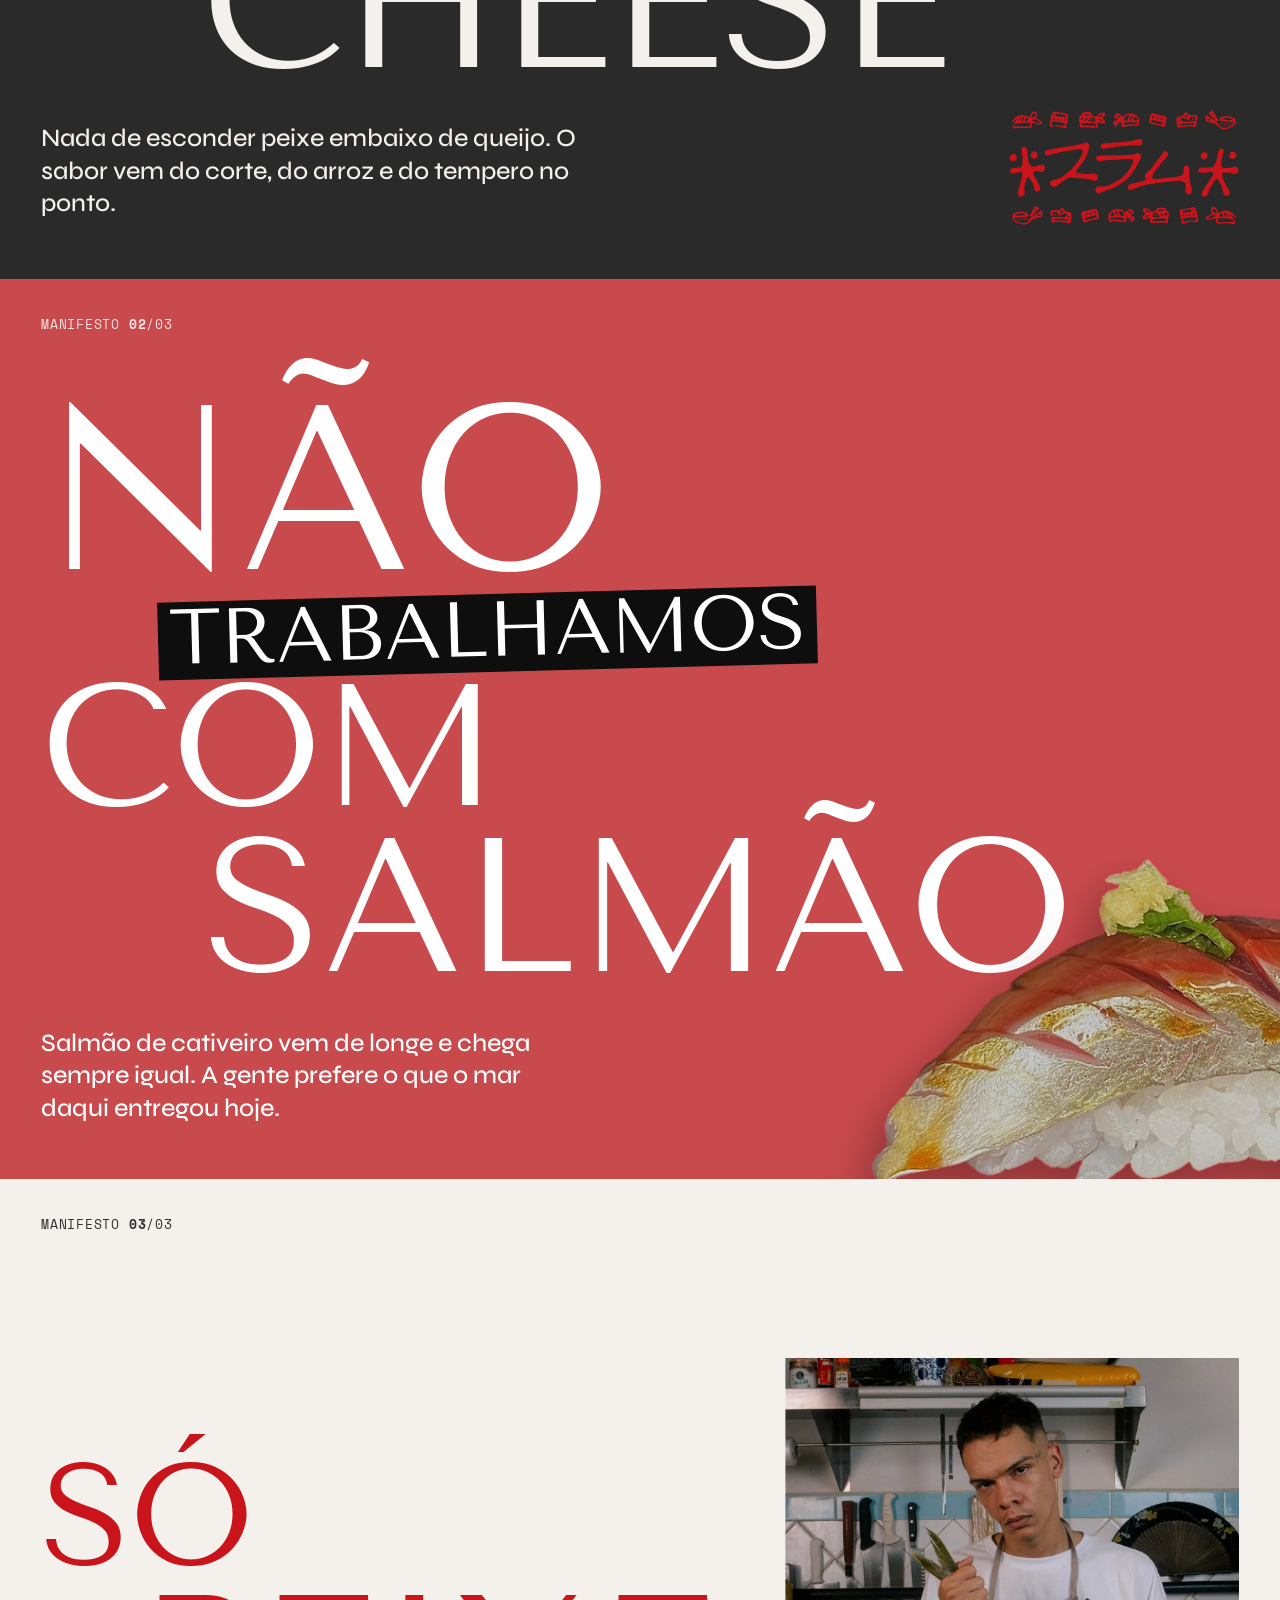
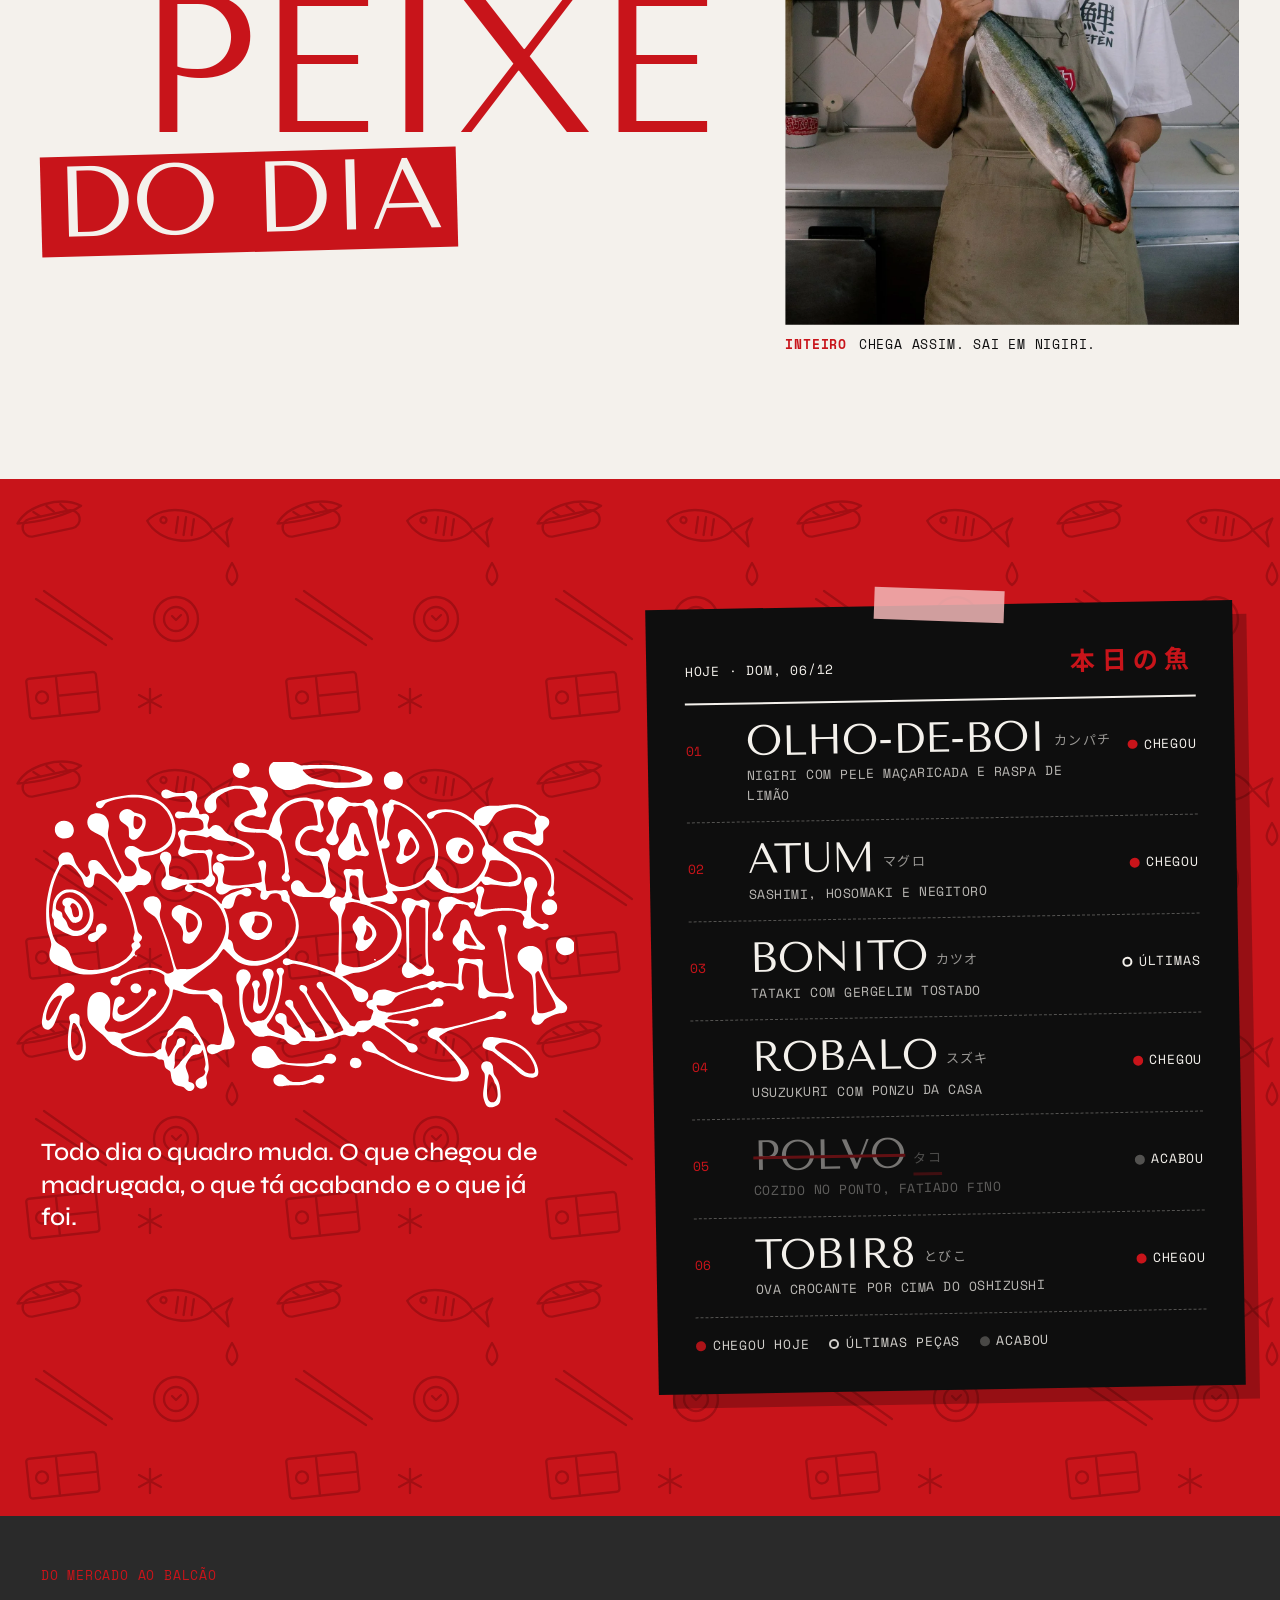
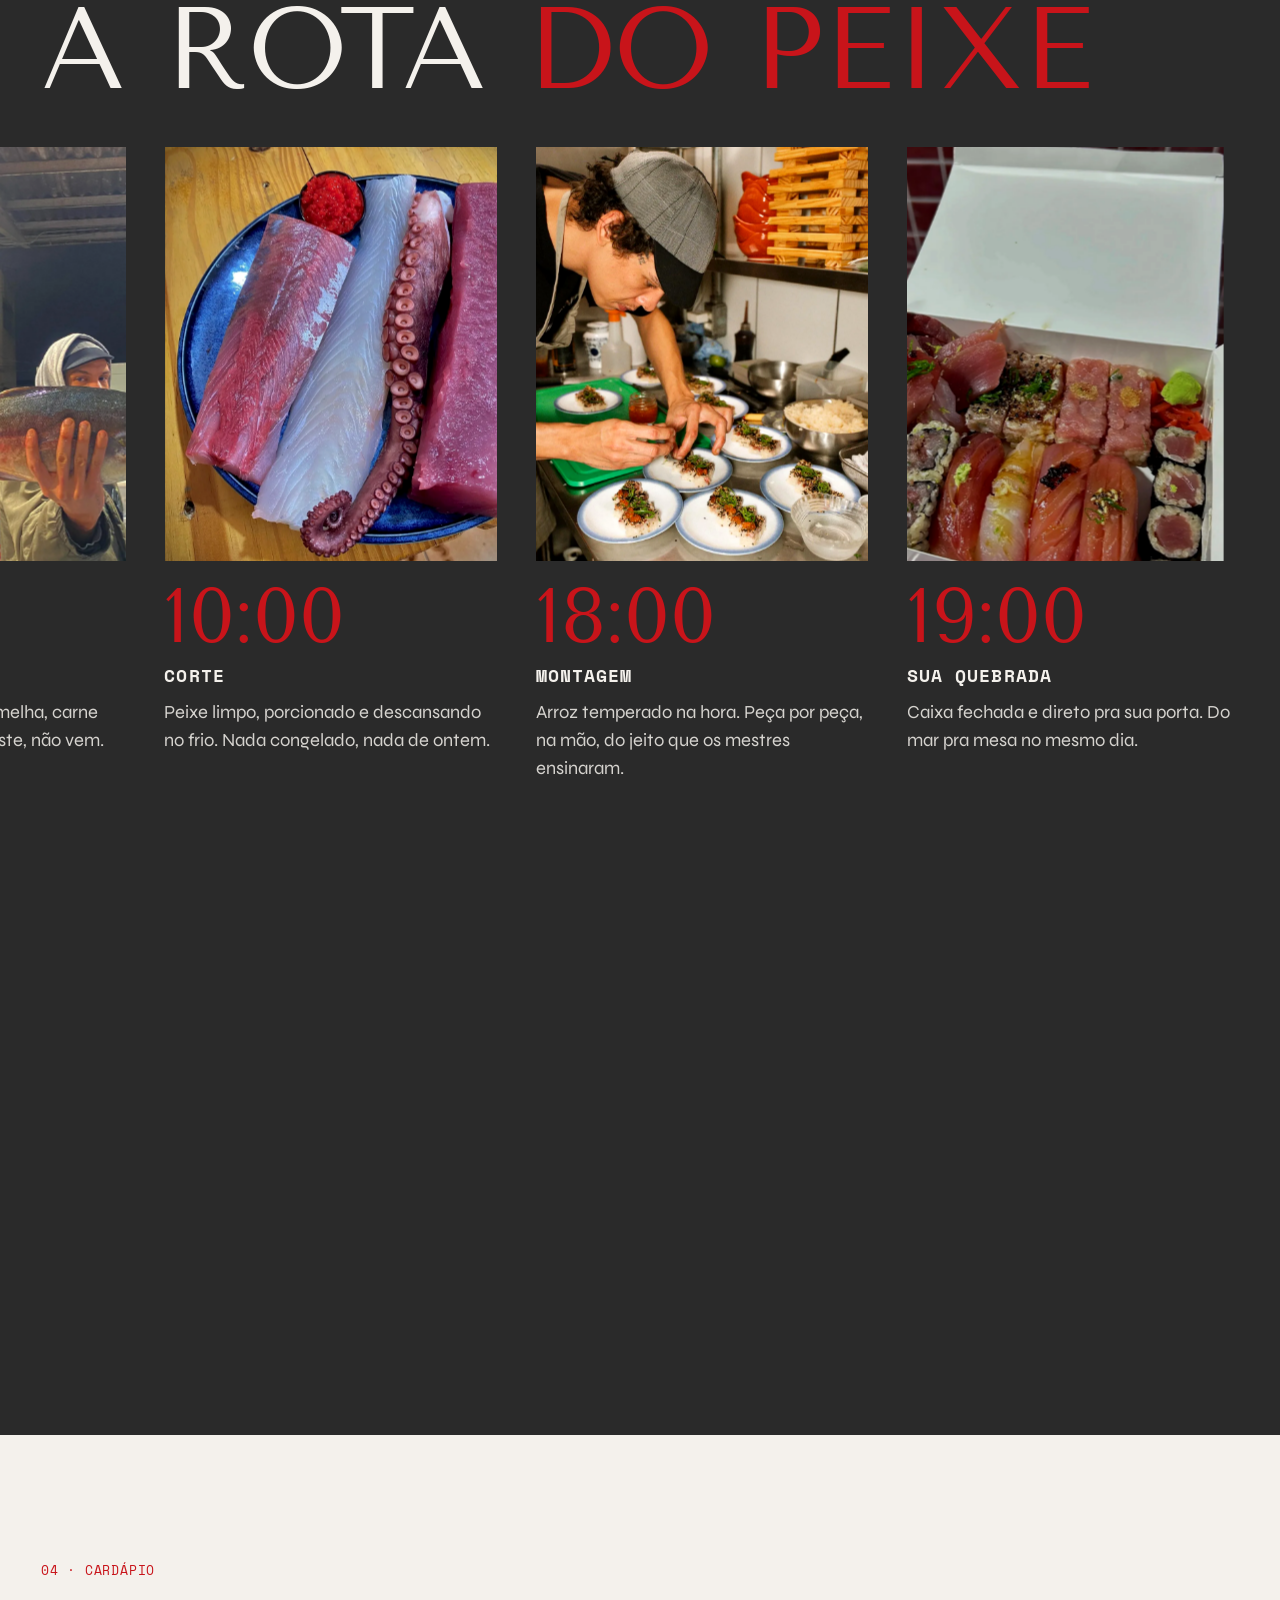
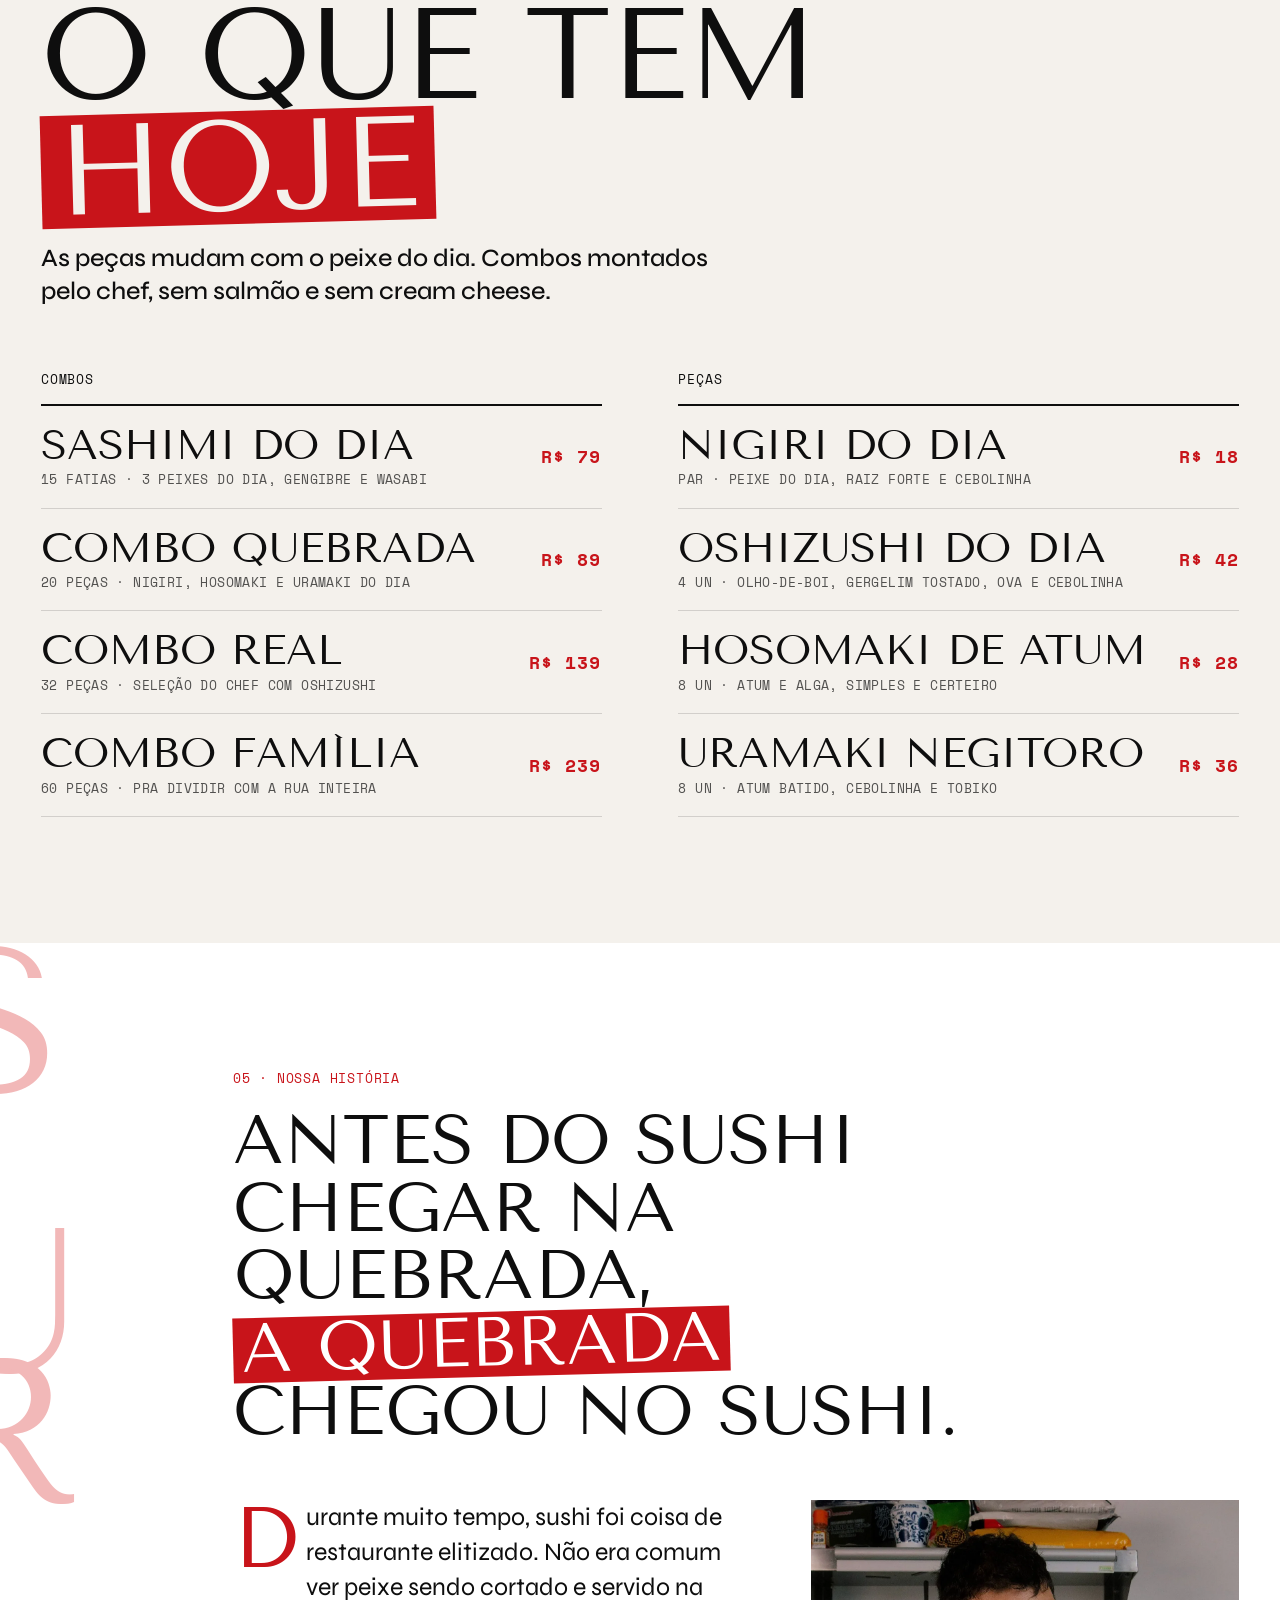
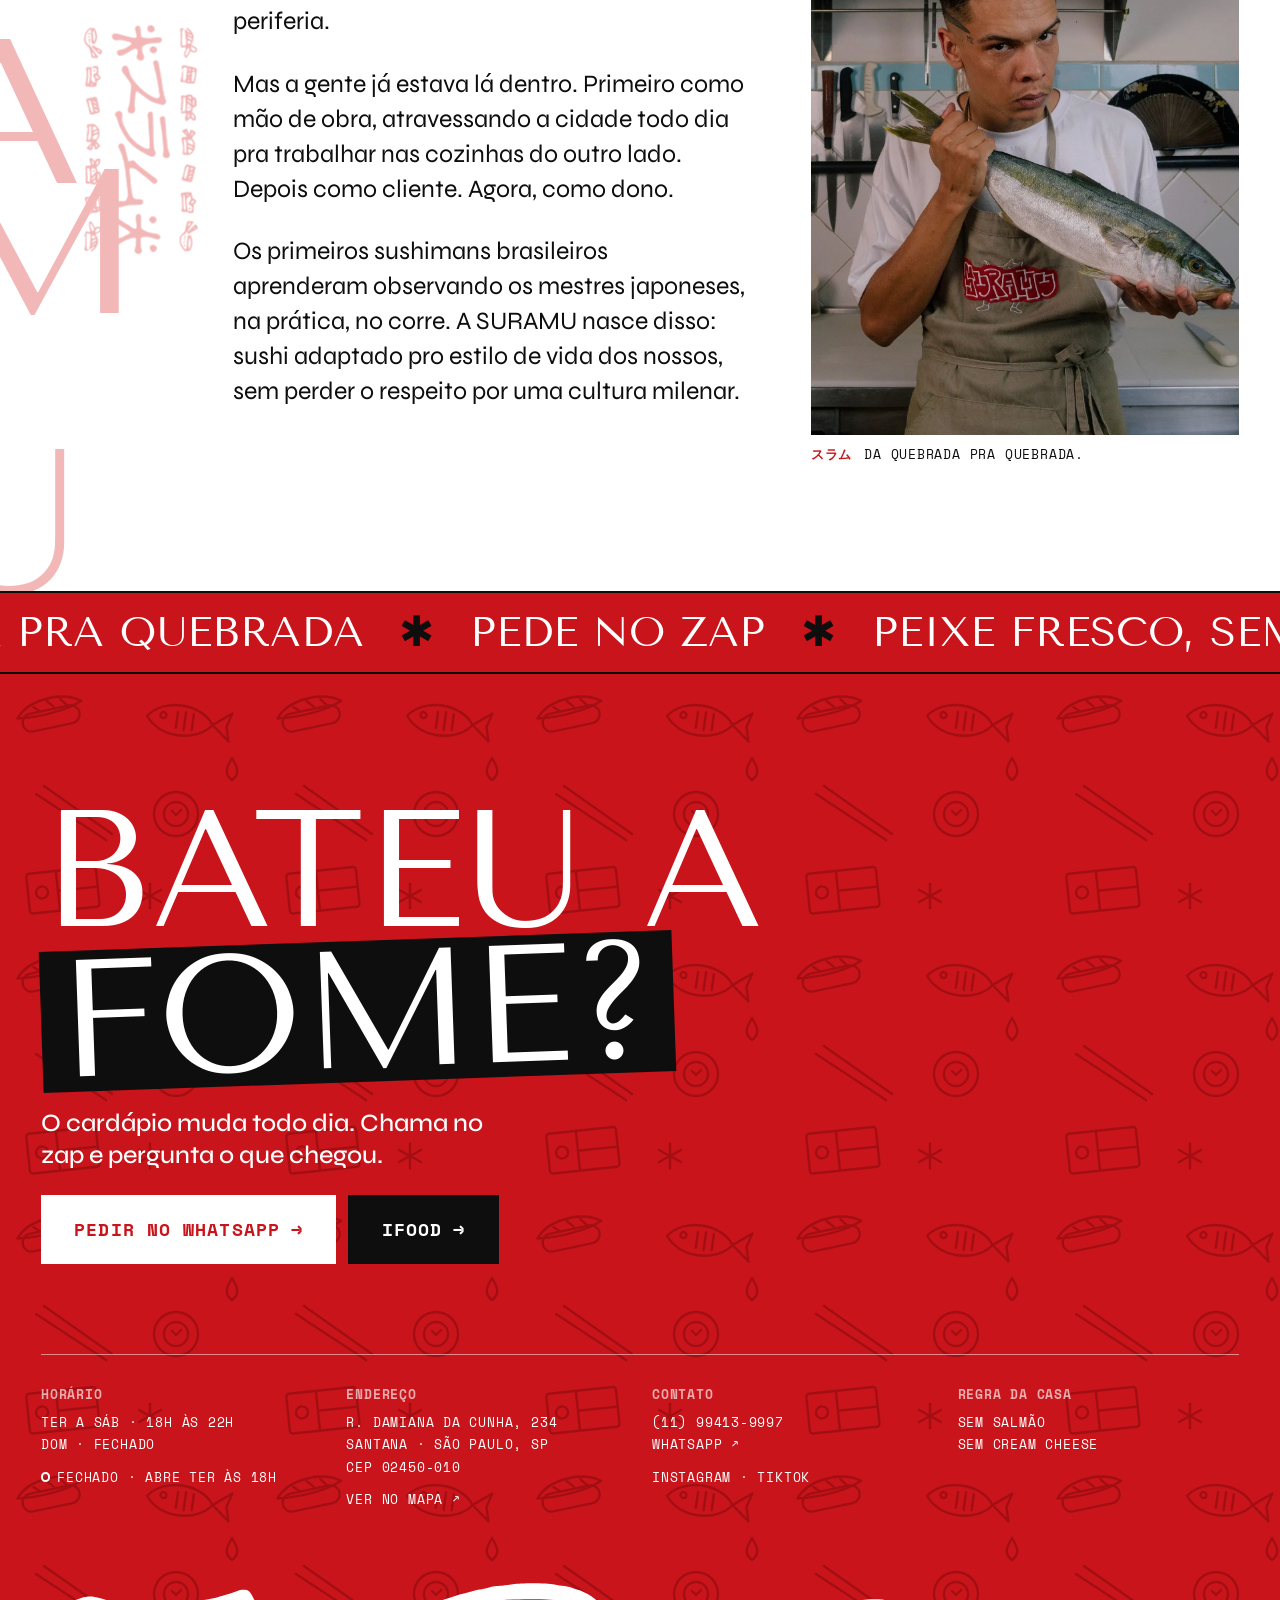
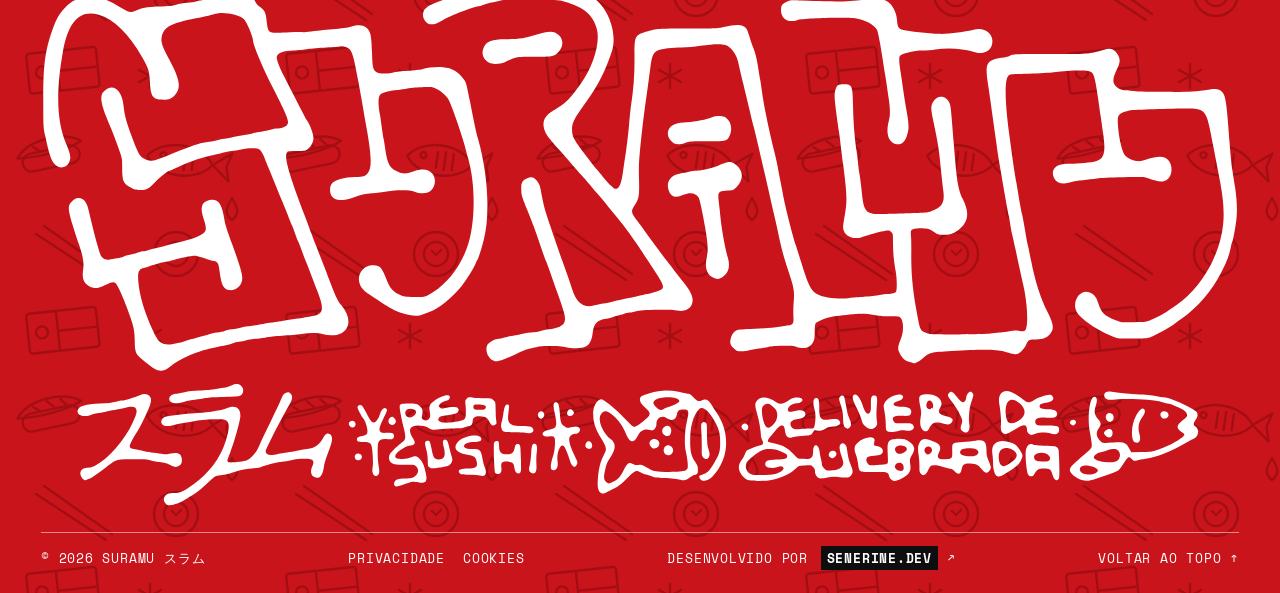
==== commit 59631139: "Botão do iFood leva para a loja da SURAMU no iFood Co-Authored-By: Claude Opus 5.5 <noreply@anthropi" ====
--- a/index.html
+++ b/index.html
@@ -360,9 +360,8 @@
       <h2 class="footer__title reveal split">Bateu a <span class="footer__fome">fome?</span></h2>
       <p class="footer__text reveal">O cardápio muda todo dia. Chama no zap e pergunta o que chegou.</p>
       <div class="footer__btns reveal">
-        <!-- TODO: link real do iFood -->
         <a class="btn btn--white btn--big" href="https://wa.me/5511994139997?text=Oi%2C%20SURAMU!%20Quero%20fazer%20um%20pedido." target="_blank" rel="noopener">Pedir no WhatsApp <span aria-hidden="true">→</span></a>
-        <a class="btn btn--black btn--big" href="#">iFood <span aria-hidden="true">→</span></a>
+        <a class="btn btn--black btn--big" href="https://www.ifood.com.br/delivery/sao-paulo-sp/suramu-sushi-santana/f4676a83-2e9f-4f02-b642-c316b9c35604" target="_blank" rel="noopener">iFood <span aria-hidden="true">→</span></a>
       </div>
     </div>
 
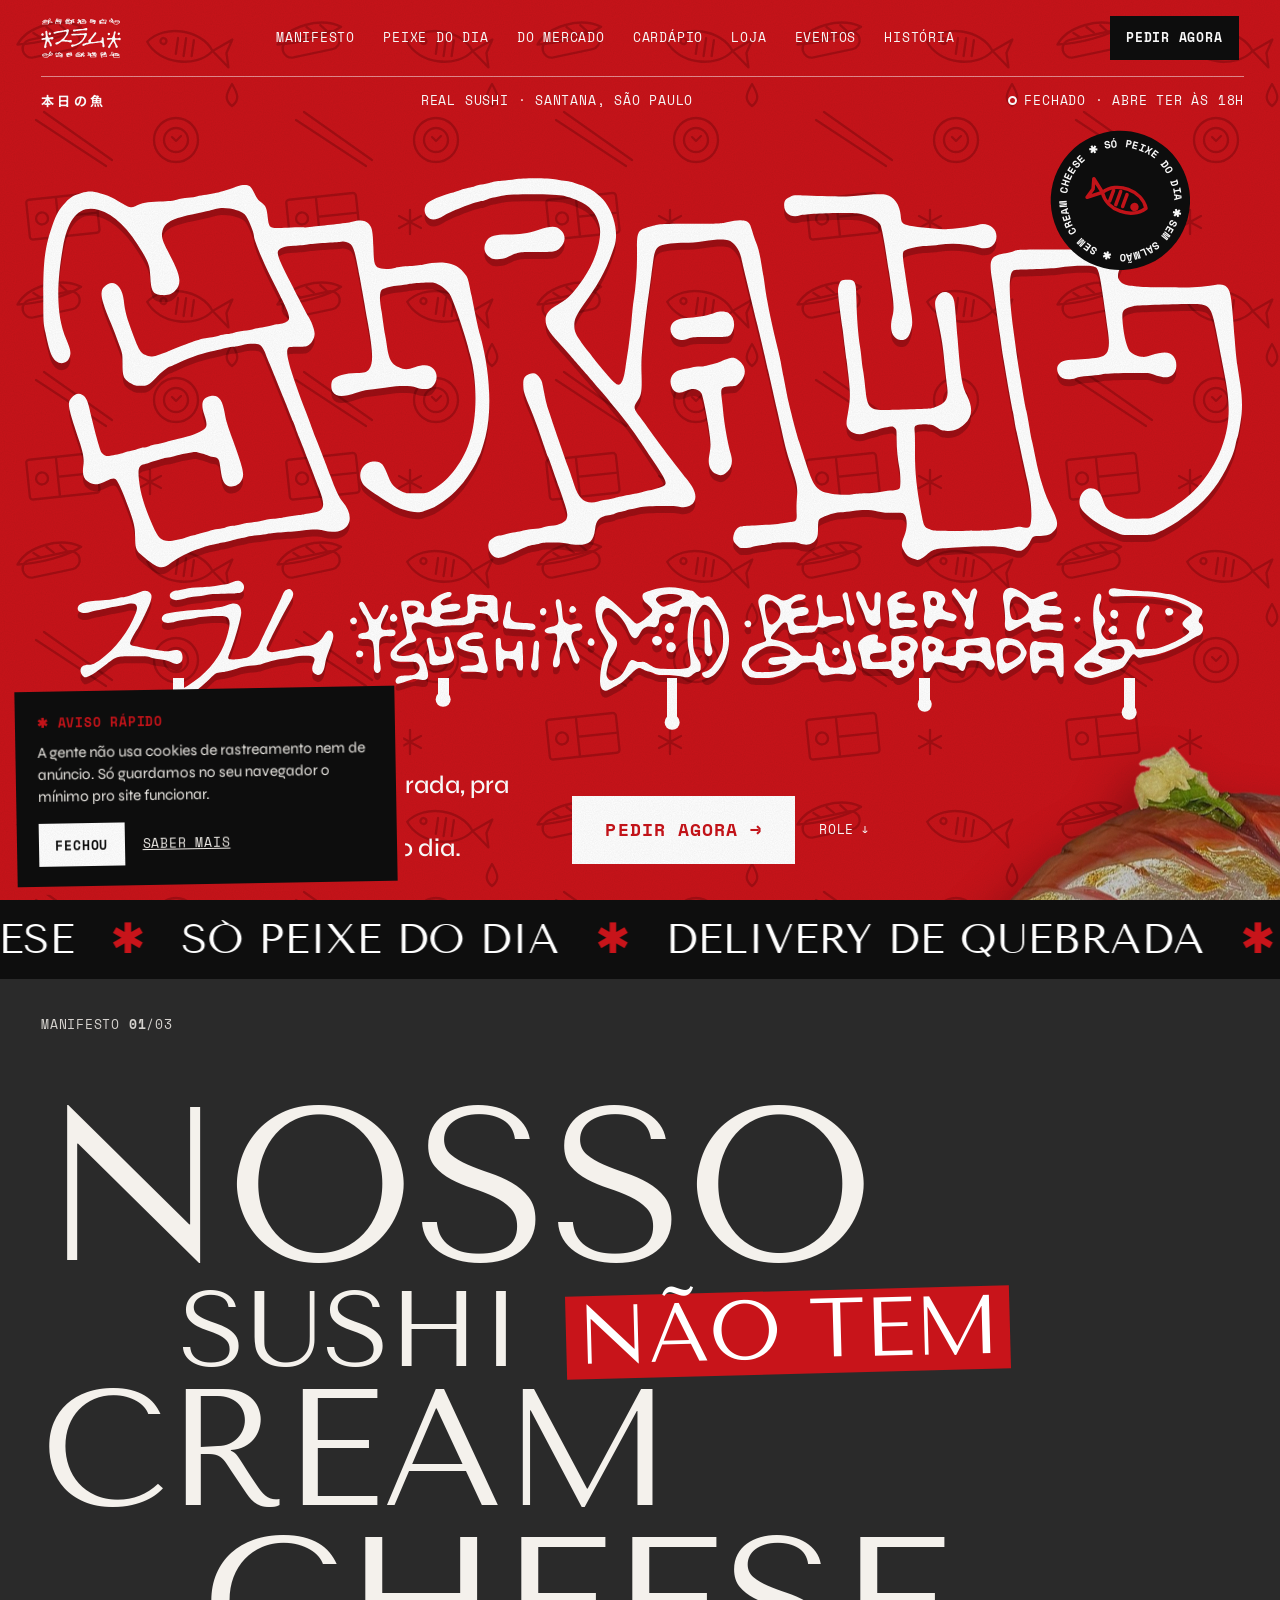
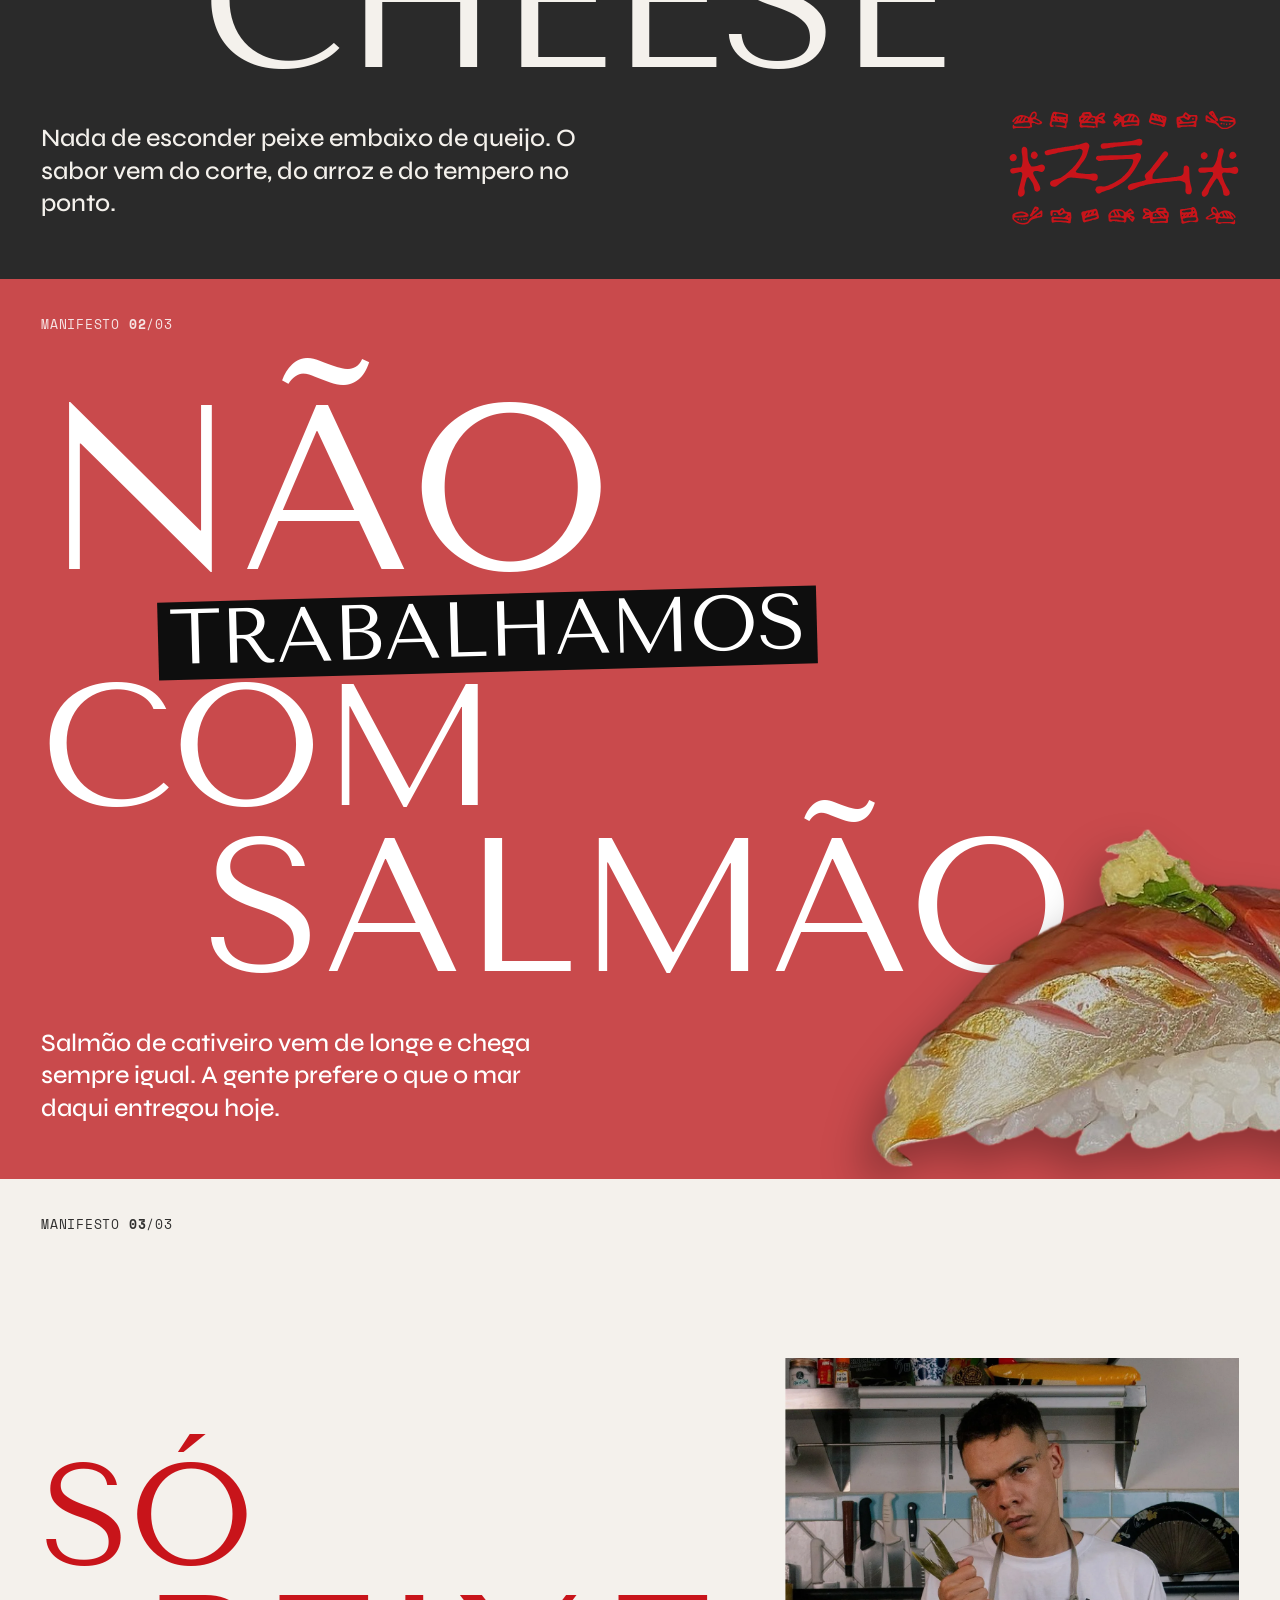
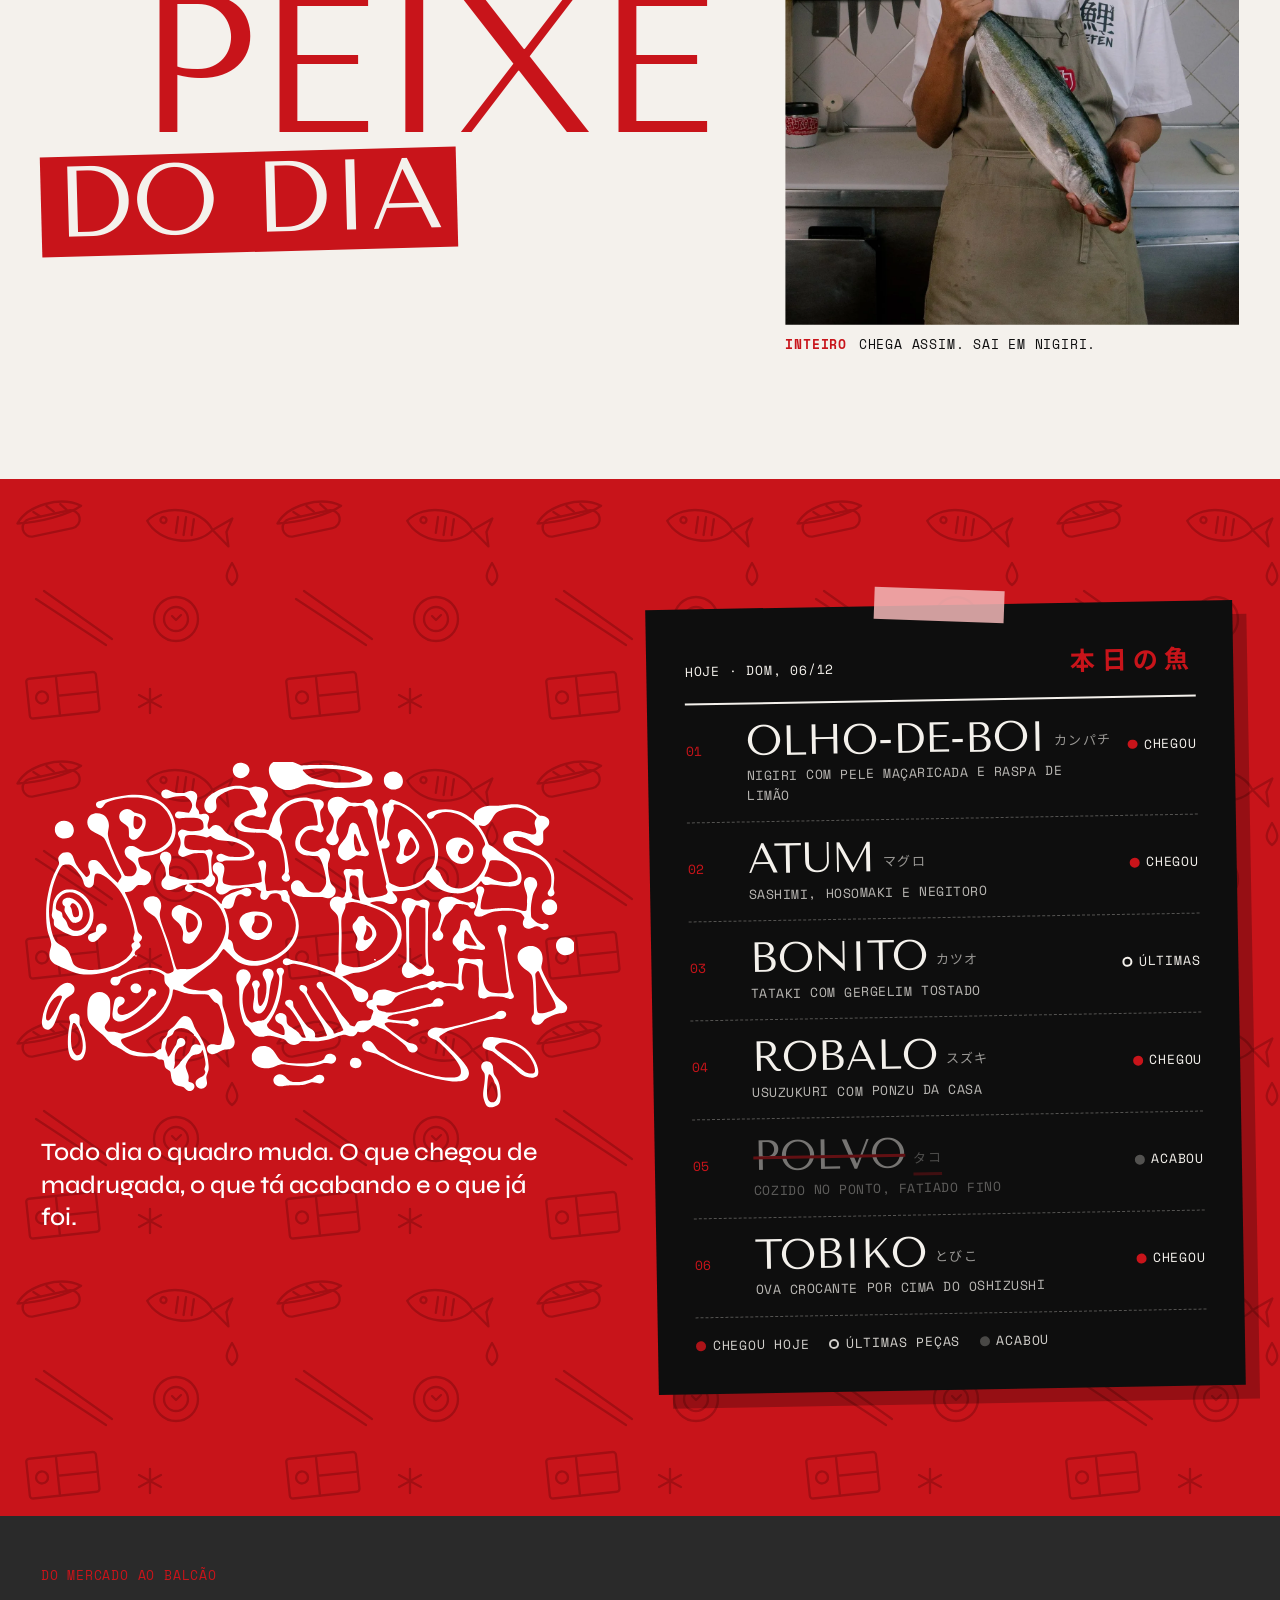
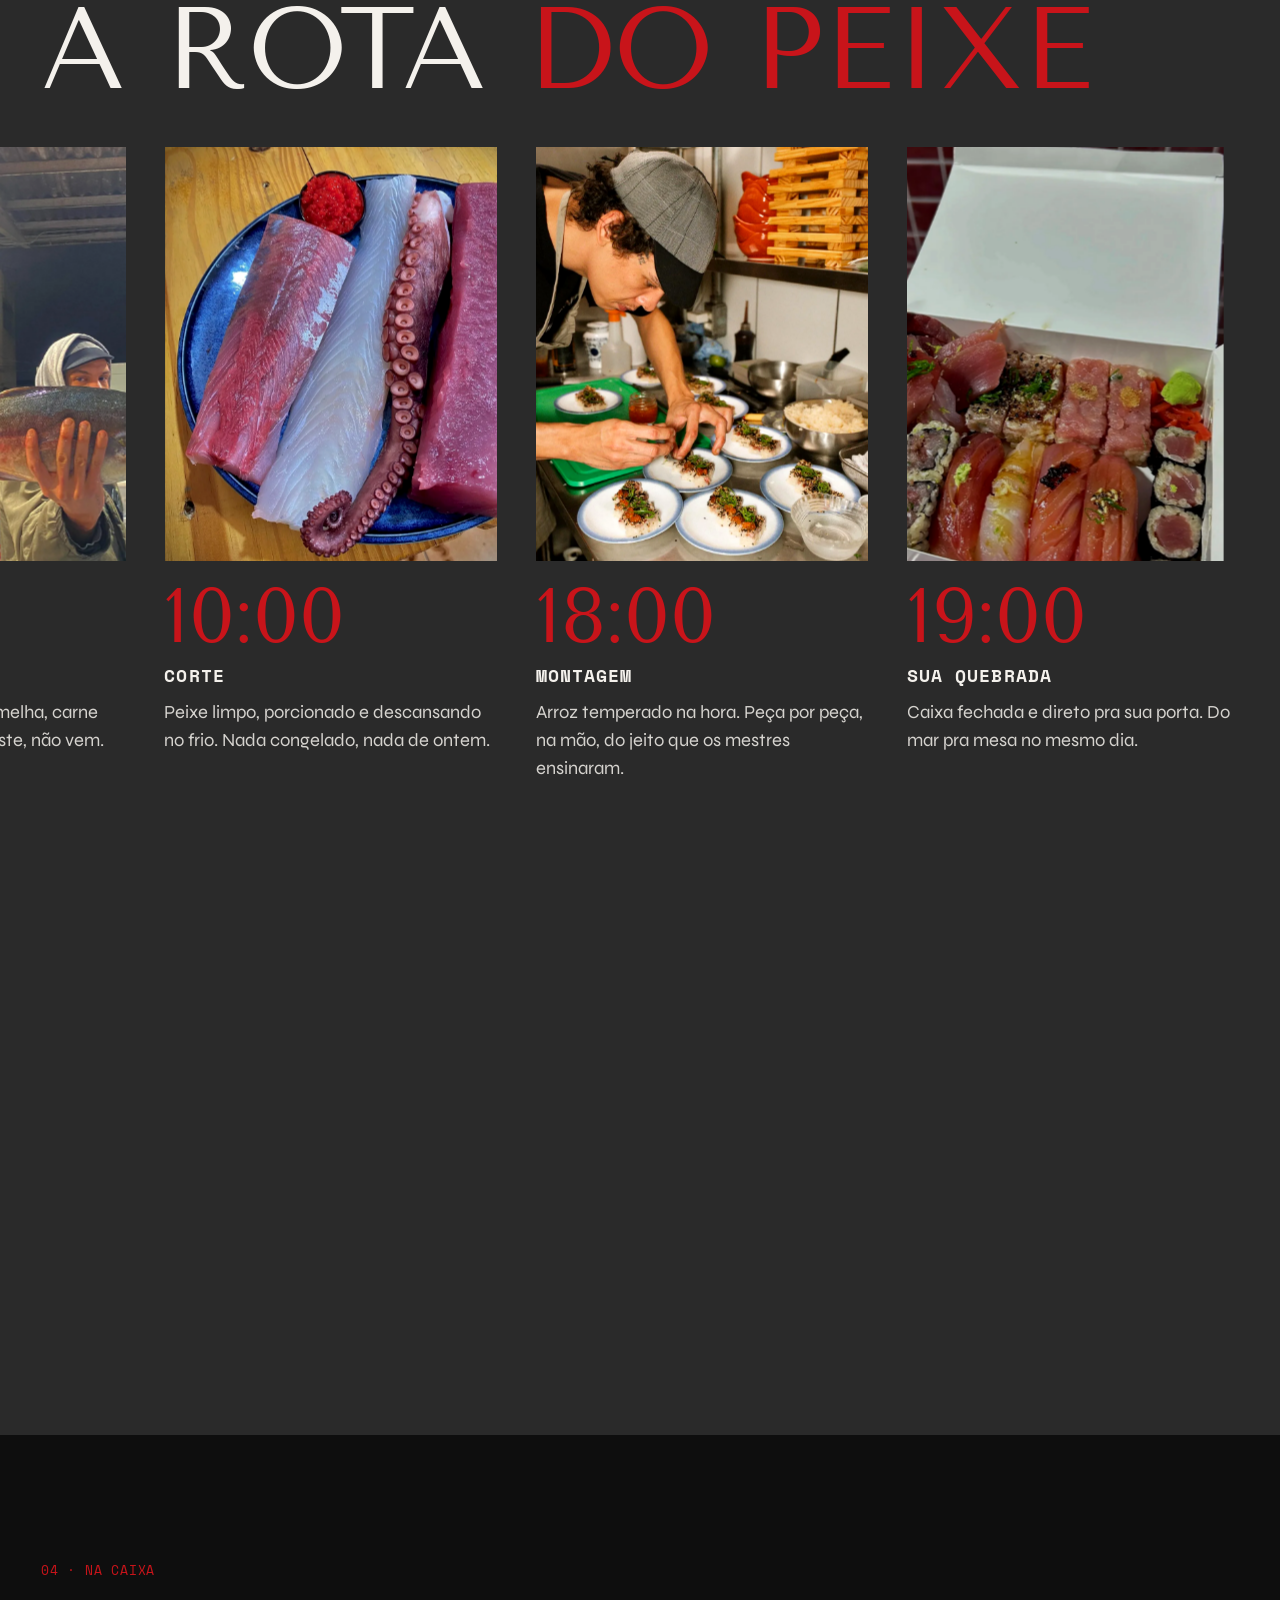
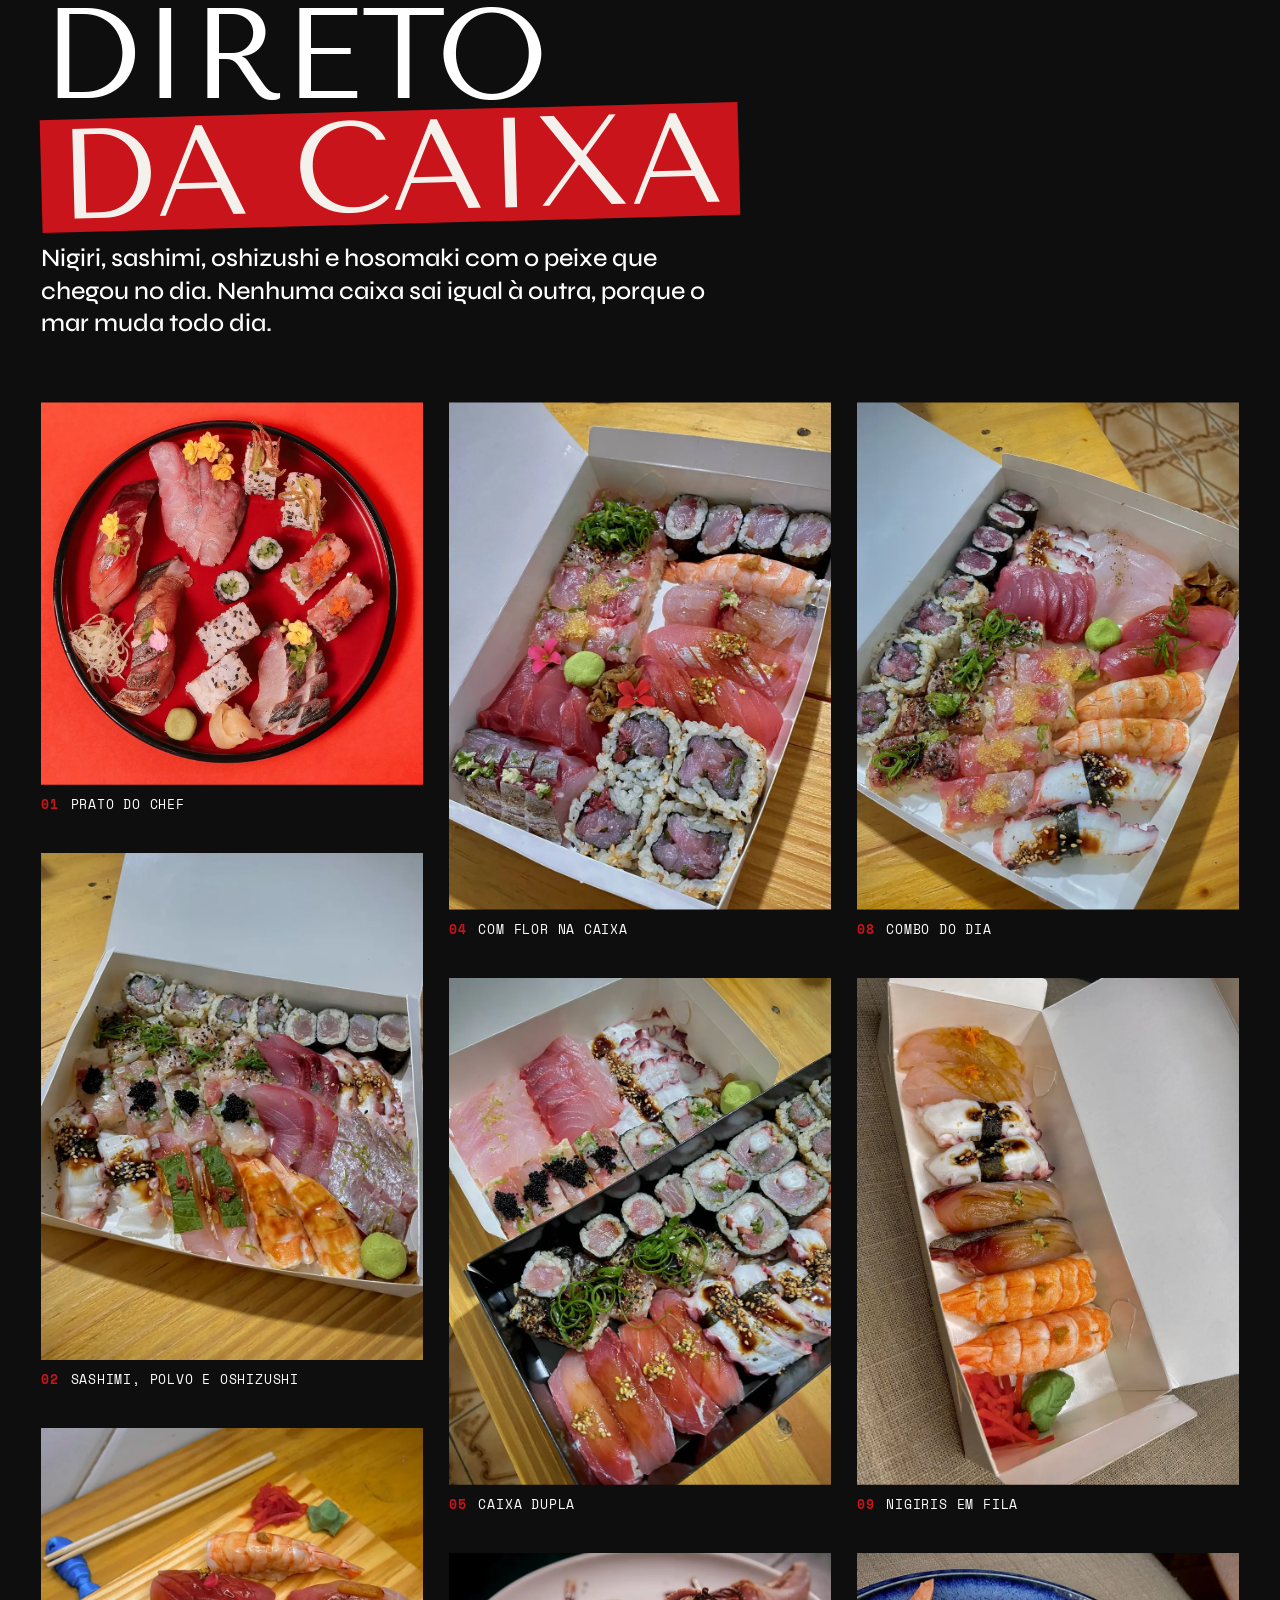
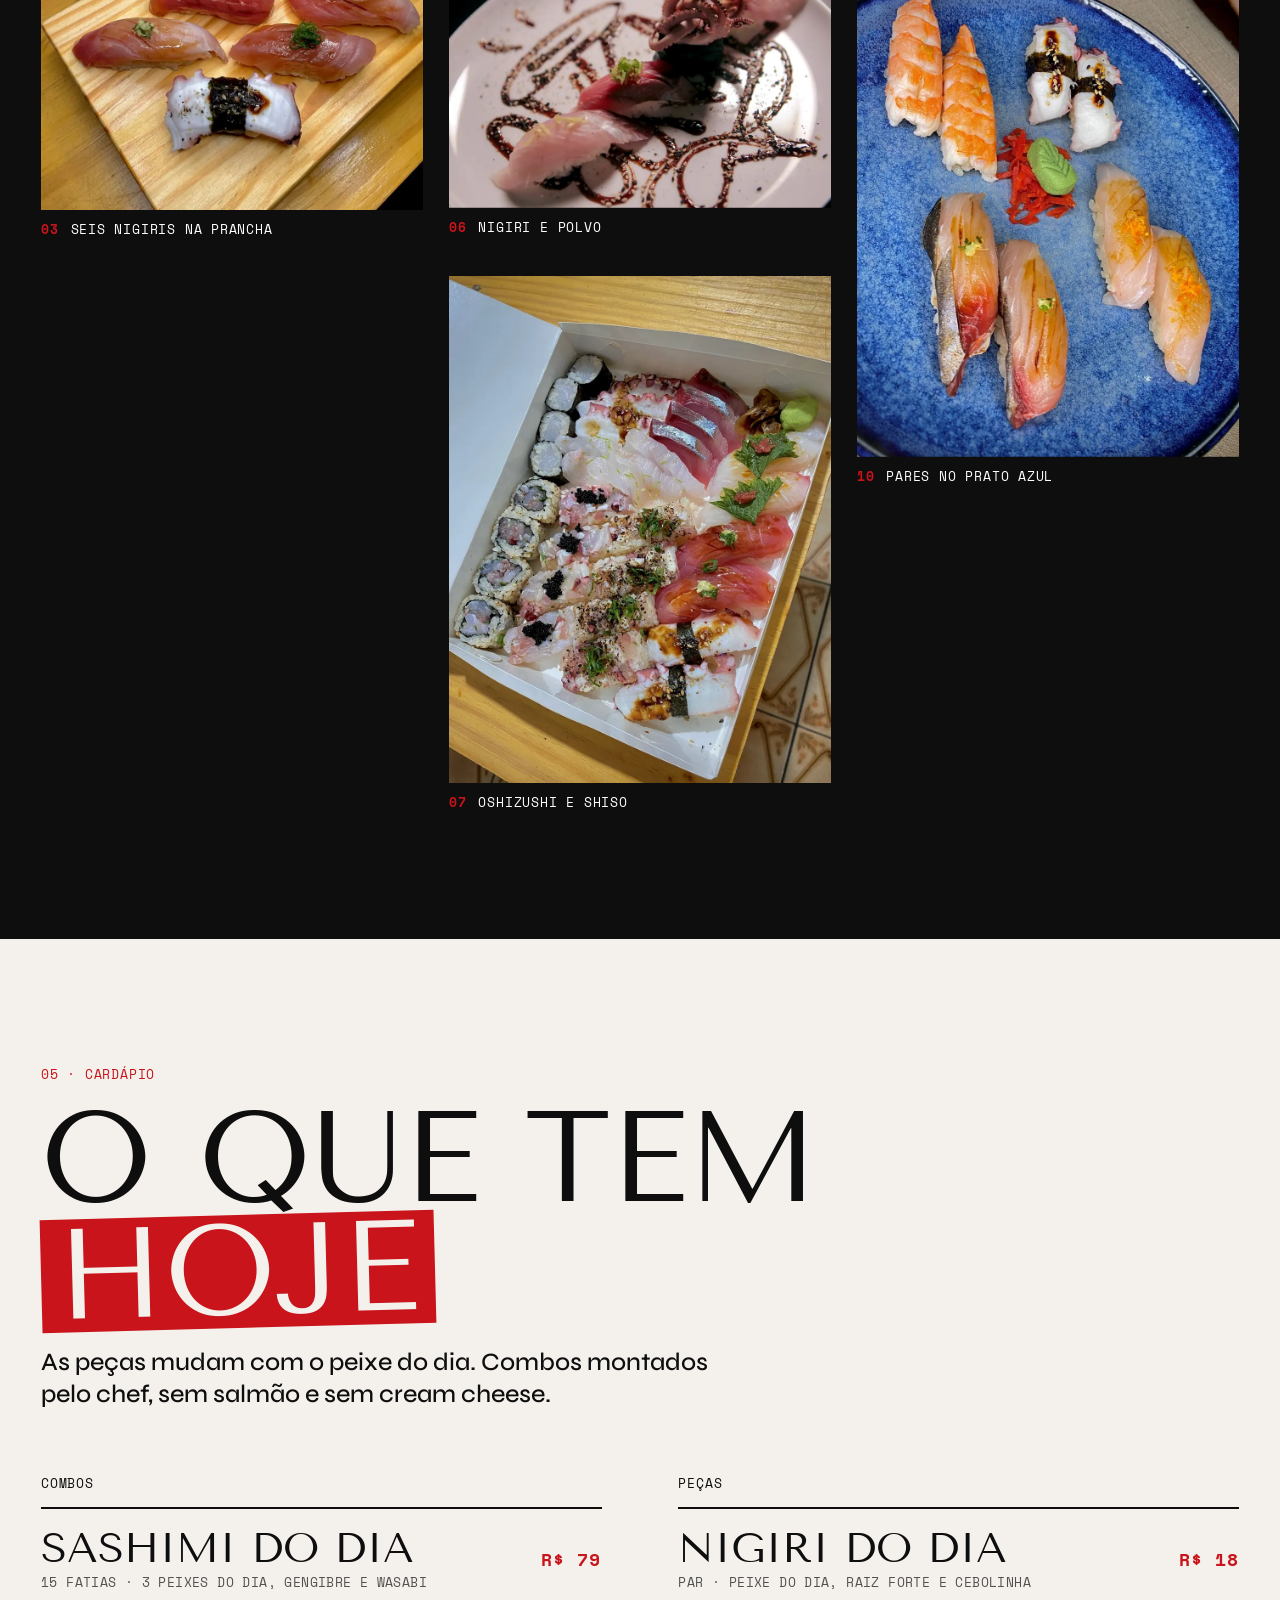
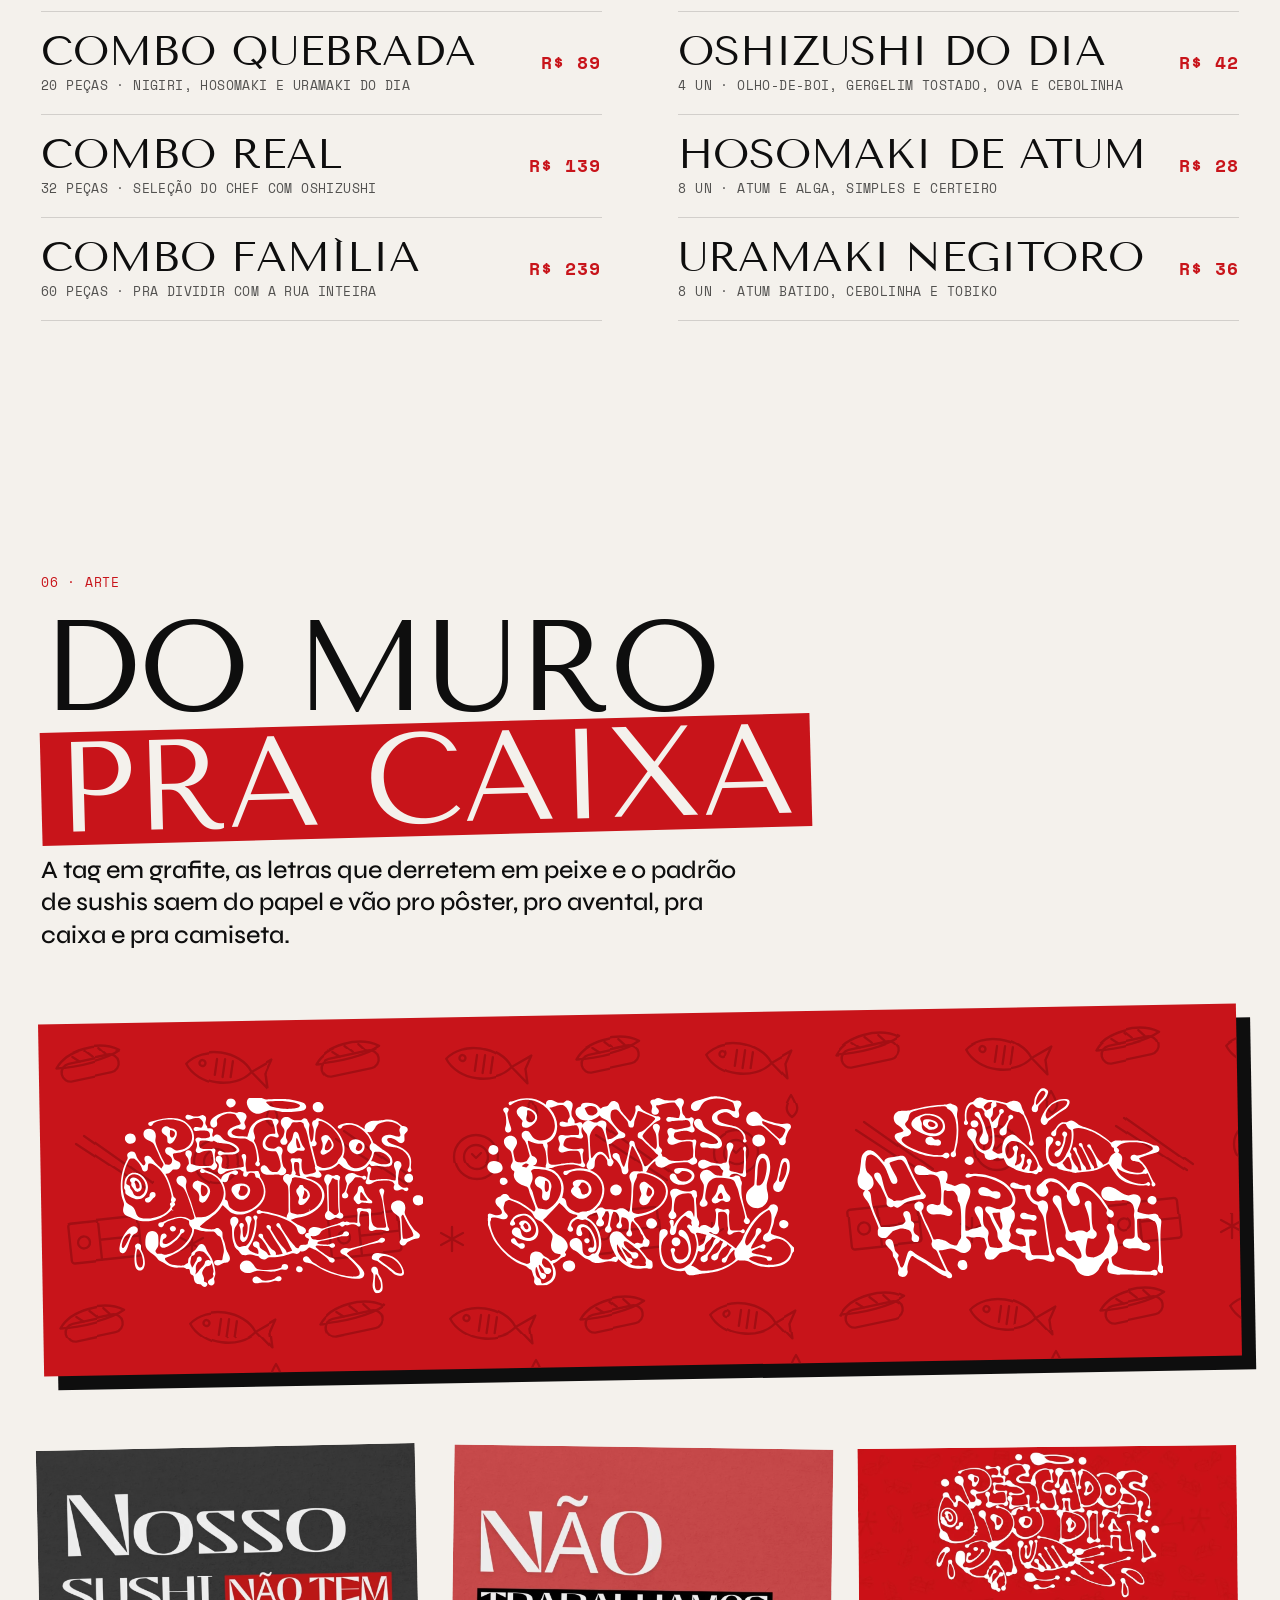
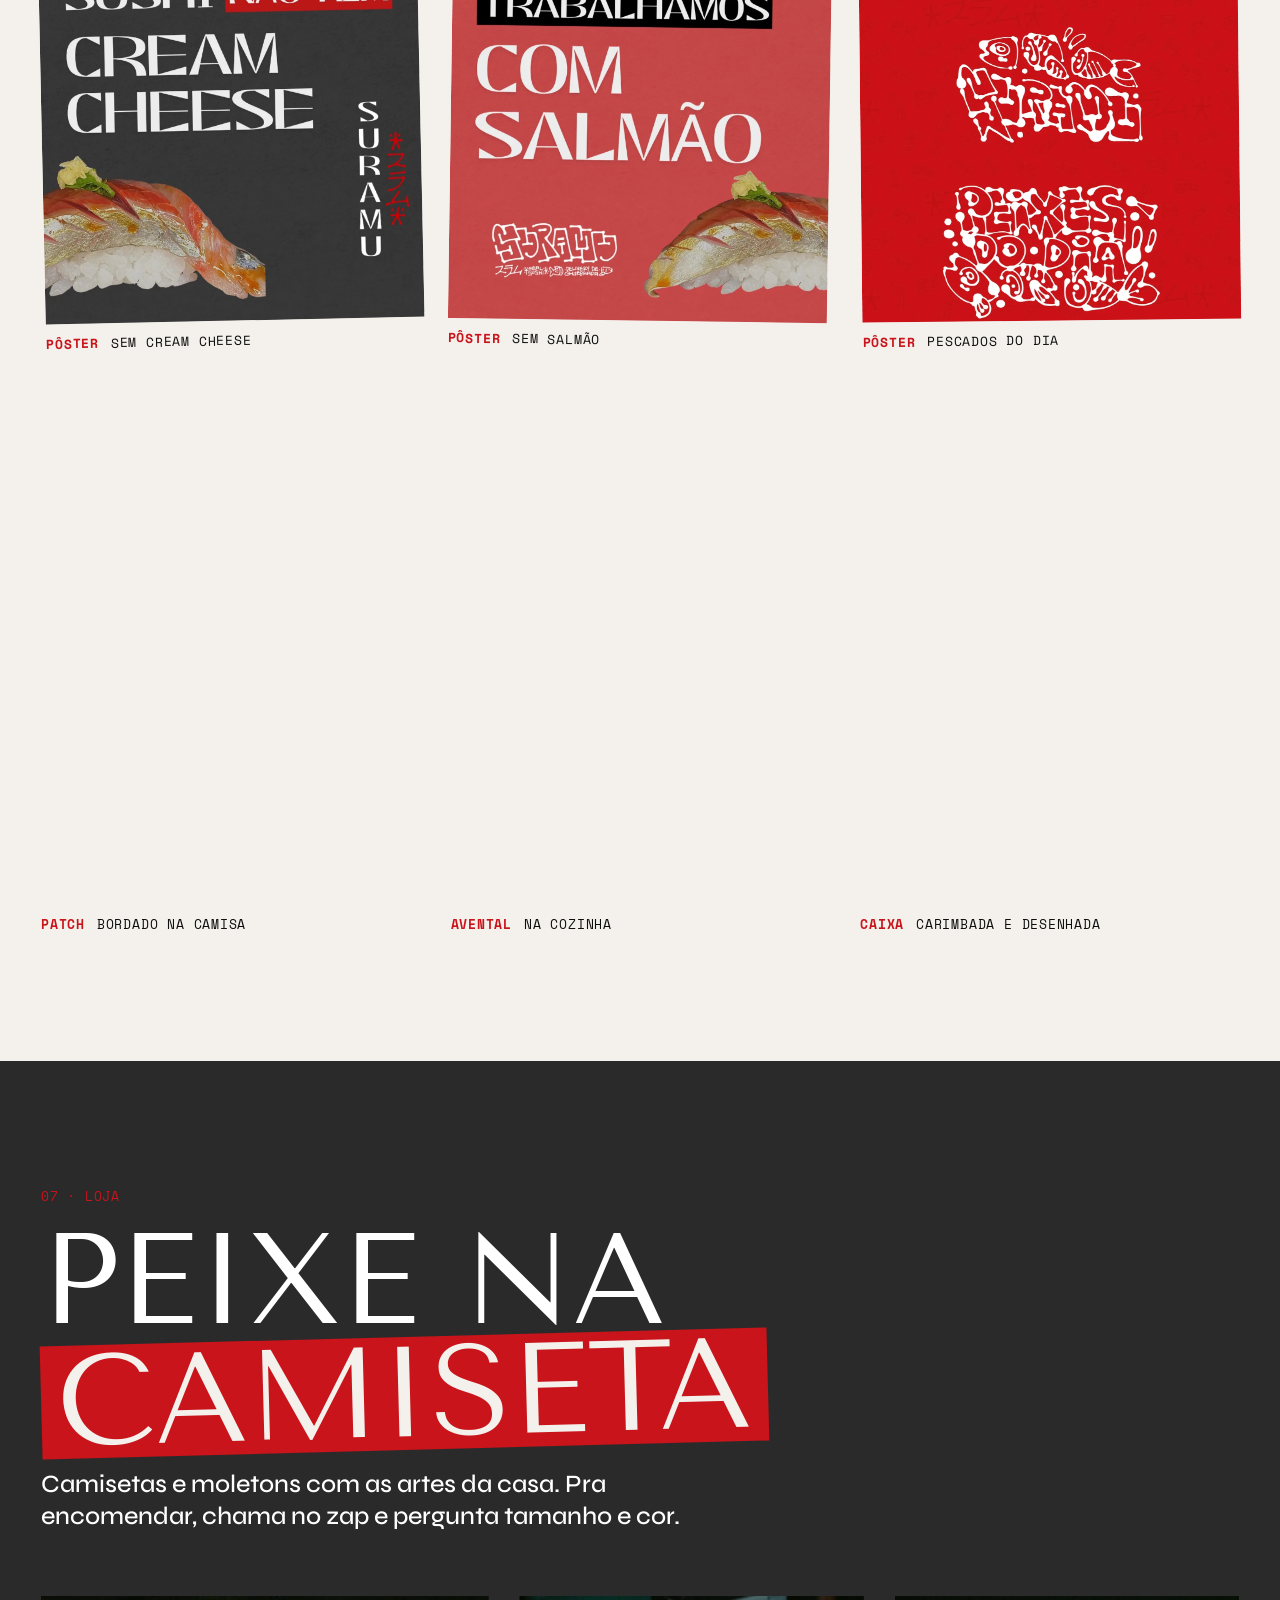
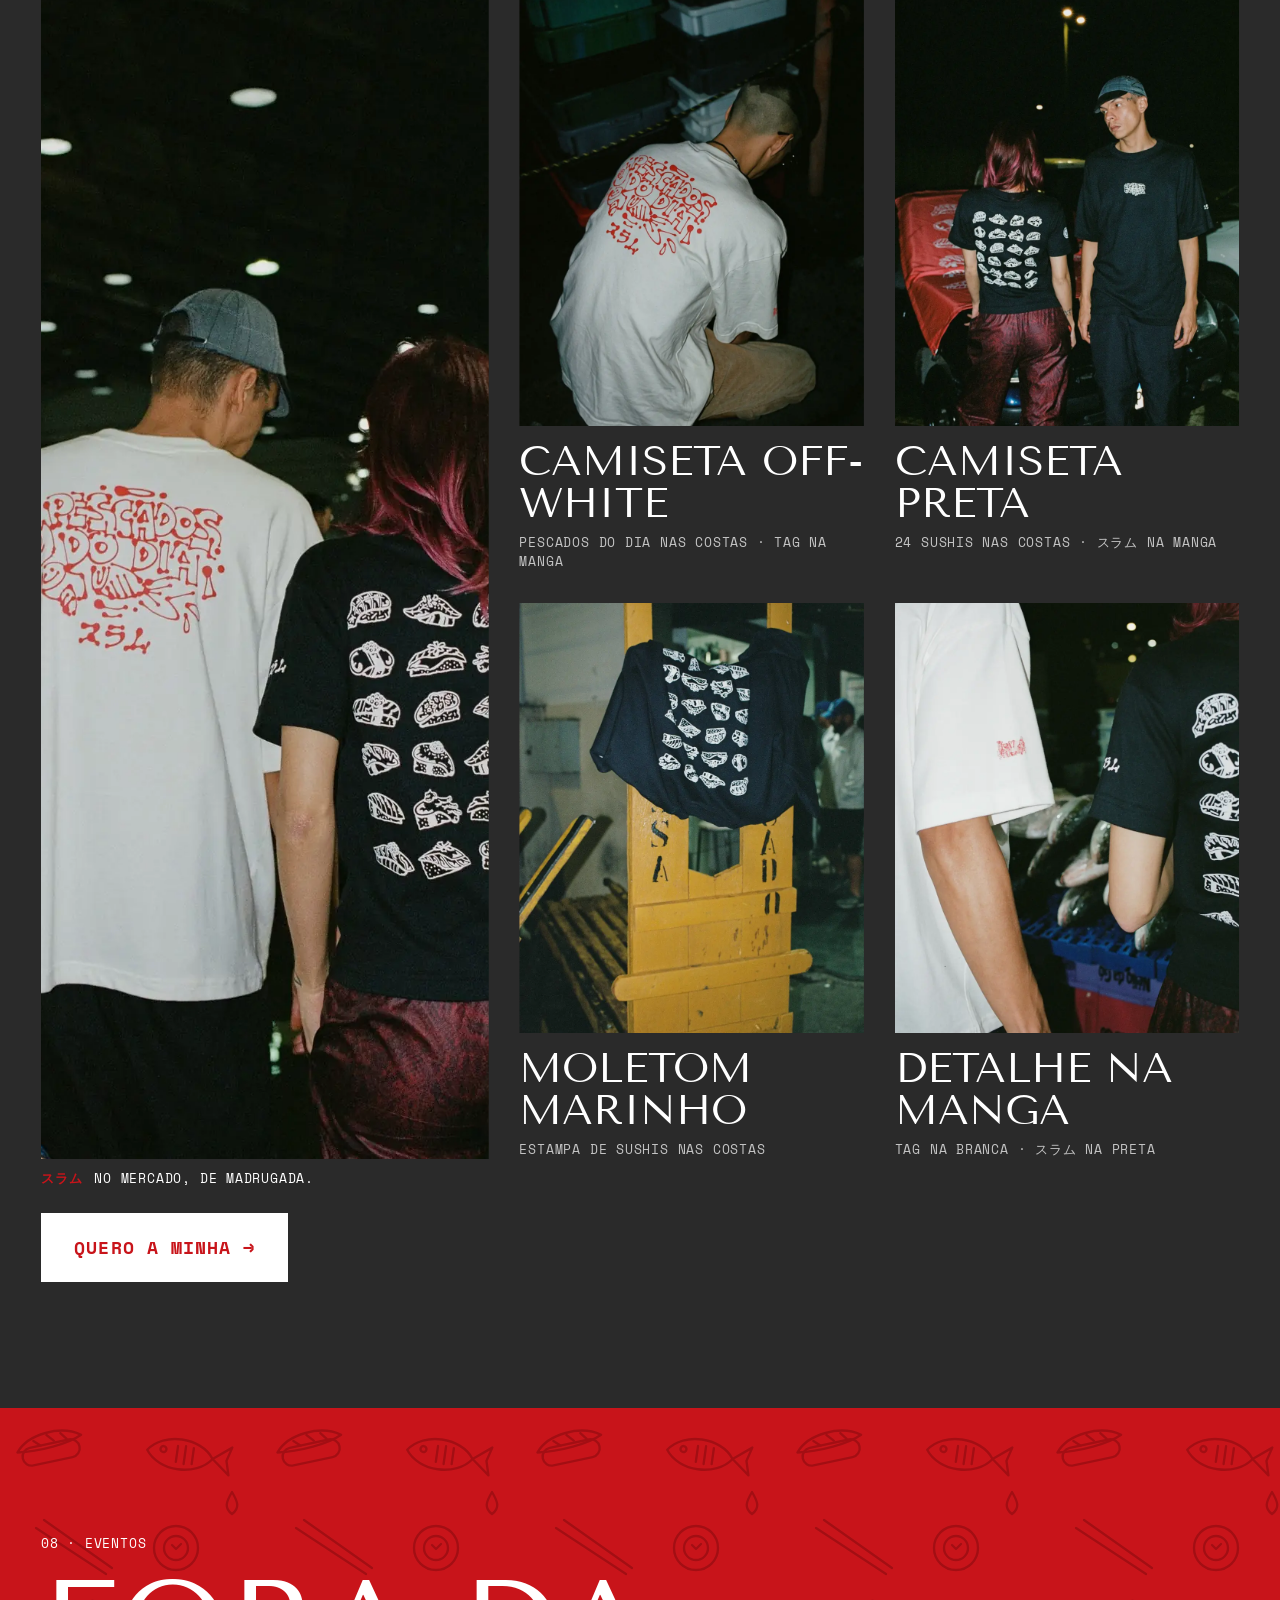
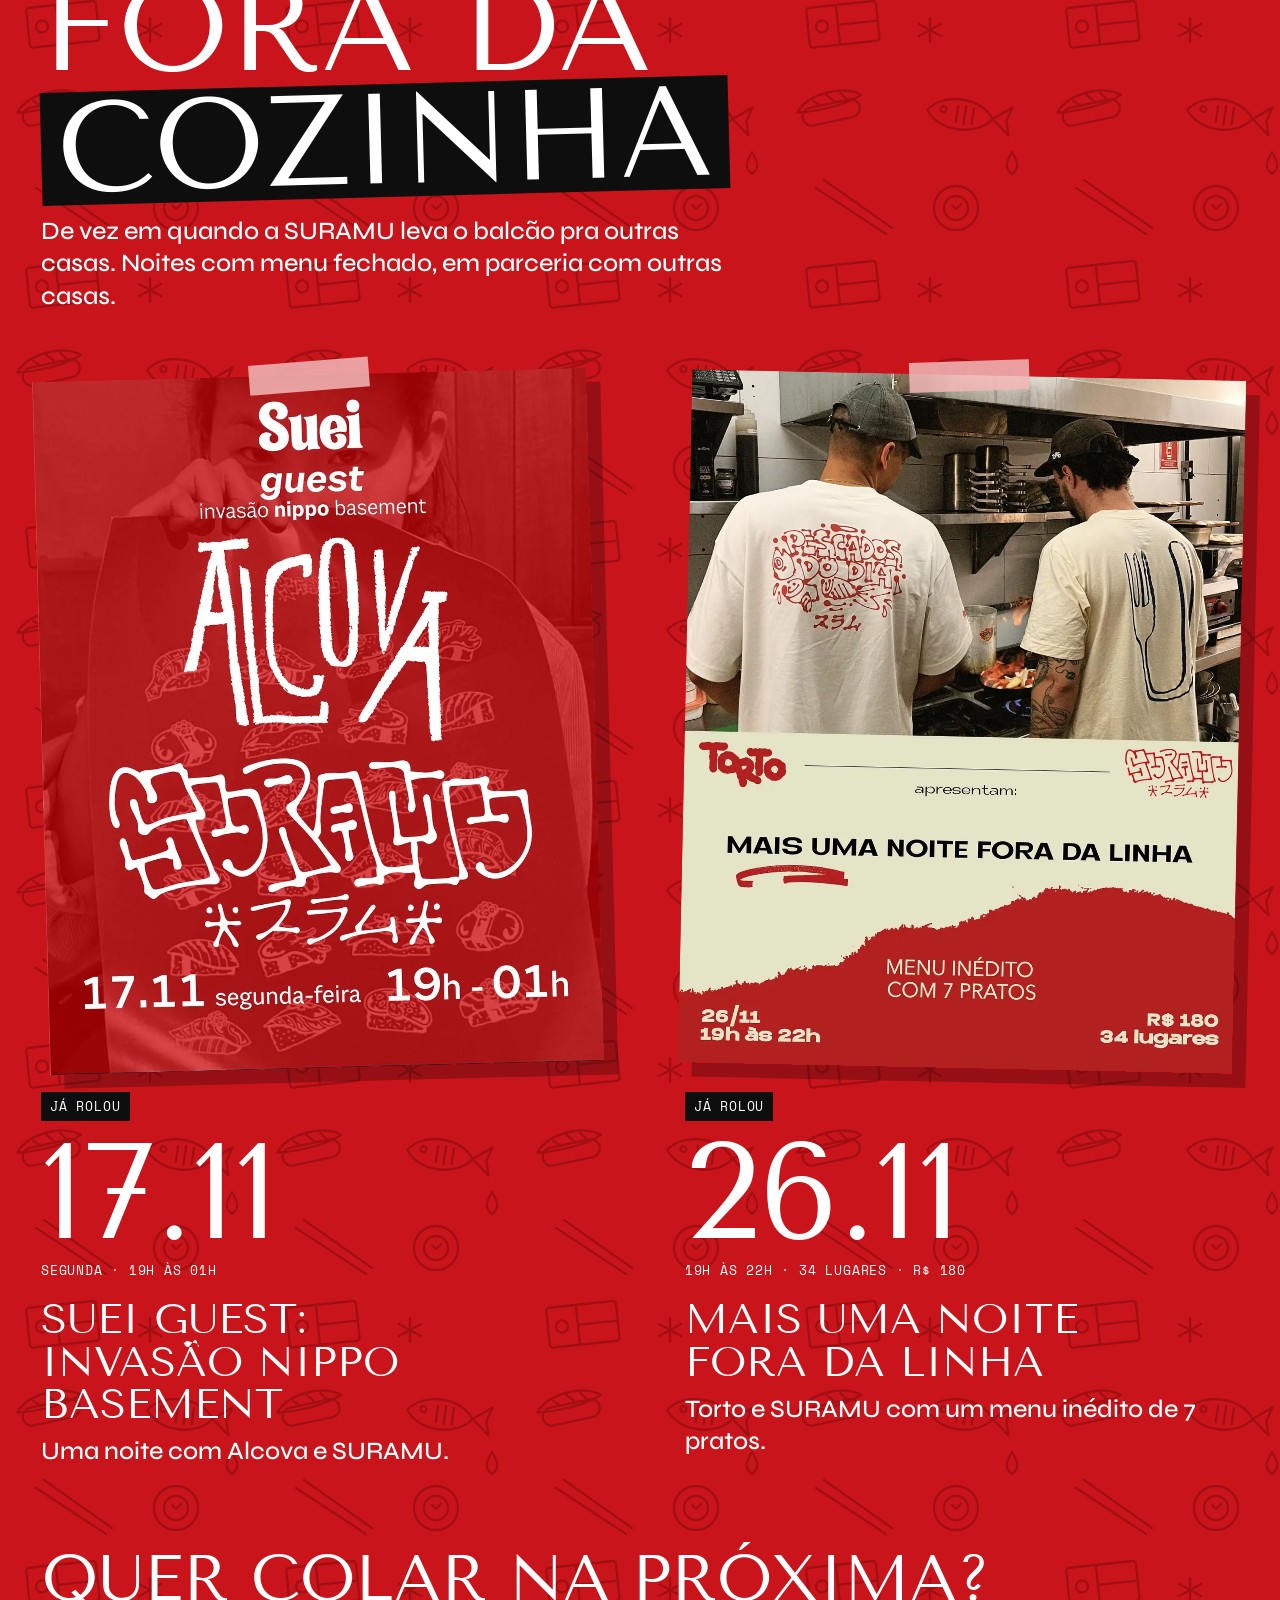
==== commit c8d1c648: "Seções novas: Na caixa, Arte, Loja e Eventos - Na caixa: mosaico com 10 fotos dos pratos - Arte: fol" ====
--- a/index.html
+++ b/index.html
@@ -81,6 +81,8 @@
       <a href="#peixe-do-dia">Peixe do dia</a>
       <a href="#rota">Do mercado</a>
       <a href="#cardapio">Cardápio</a>
+      <a href="#loja">Loja</a>
+      <a href="#eventos">Eventos</a>
       <a href="#historia">História</a>
     </nav>
     <a class="btn btn--black btn--sm" href="#pedir">Pedir agora</a>
@@ -254,11 +256,33 @@
       </div>
     </section>
 
+    <!-- ============ NA CAIXA (fotos dos pratos) ============ -->
+    <section class="gallery" id="na-caixa" aria-labelledby="gallery-title">
+      <header class="sec-head">
+        <p class="mono sec-head__index" data-scramble>04 · Na caixa</p>
+        <h2 class="sec-title" id="gallery-title">Direto <span class="sec-title__hl">da caixa</span></h2>
+        <p class="sec-head__text">Nigiri, sashimi, oshizushi e hosomaki com o peixe que chegou no dia. Nenhuma caixa sai igual à outra, porque o mar muda todo dia.</p>
+      </header>
+
+      <div class="gallery__grid">
+        <figure class="photo gallery__item gallery__item--lead"><img src="assets/img/caixa-prato-vermelho.webp" width="1200" height="1200" loading="lazy" alt="Prato vermelho visto de cima com nigiris, oshizushi e hosomaki, decorado com flores amarelas"><figcaption class="mono"><span>01</span> Prato do chef</figcaption></figure>
+        <figure class="photo gallery__item"><img src="assets/img/caixa-sashimi-polvo.webp" width="900" height="1194" loading="lazy" alt="Caixa branca com sashimi, polvo, oshizushi com ova preta, camarão e hosomaki"><figcaption class="mono"><span>02</span> Sashimi, polvo e oshizushi</figcaption></figure>
+        <figure class="photo gallery__item"><img src="assets/img/caixa-prancha.webp" width="900" height="900" loading="lazy" alt="Seis nigiris numa prancha de madeira: camarão, quatro peixes do dia e polvo"><figcaption class="mono"><span>03</span> Seis nigiris na prancha</figcaption></figure>
+        <figure class="photo gallery__item"><img src="assets/img/caixa-flores.webp" width="900" height="1194" loading="lazy" alt="Caixa com oshizushi, sashimi de atum, nigiris e uramaki, com flores comestíveis"><figcaption class="mono"><span>04</span> Com flor na caixa</figcaption></figure>
+        <figure class="photo gallery__item"><img src="assets/img/caixa-dupla.webp" width="900" height="1194" loading="lazy" alt="Duas caixas, uma branca e uma preta, com sashimi, polvo, hosomaki e nigiris"><figcaption class="mono"><span>05</span> Caixa dupla</figcaption></figure>
+        <figure class="photo gallery__item"><img src="assets/img/caixa-prato-polvo.webp" width="900" height="600" loading="lazy" alt="Nigiris de peixe do dia e um gunkan com tentáculos de polvo num prato com molho e gergelim"><figcaption class="mono"><span>06</span> Nigiri e polvo</figcaption></figure>
+        <figure class="photo gallery__item"><img src="assets/img/caixa-oshizushi.webp" width="900" height="1194" loading="lazy" alt="Caixa com oshizushi de ova preta, sashimi, nigiris de atum com shiso e polvo"><figcaption class="mono"><span>07</span> Oshizushi e shiso</figcaption></figure>
+        <figure class="photo gallery__item"><img src="assets/img/caixa-combo.webp" width="900" height="1194" loading="lazy" alt="Caixa com hosomaki, uramaki, sashimi de atum, oshizushi com tobiko, camarão e polvo"><figcaption class="mono"><span>08</span> Combo do dia</figcaption></figure>
+        <figure class="photo gallery__item"><img src="assets/img/caixa-nigiris.webp" width="900" height="1194" loading="lazy" alt="Caixa comprida com oito nigiris em fila: peixe maçaricado, polvo, peixe do dia e camarão"><figcaption class="mono"><span>09</span> Nigiris em fila</figcaption></figure>
+        <figure class="photo gallery__item"><img src="assets/img/caixa-prato-azul.webp" width="900" height="1186" loading="lazy" alt="Prato azul com pares de nigiri de camarão, polvo e peixes do dia"><figcaption class="mono"><span>10</span> Pares no prato azul</figcaption></figure>
+      </div>
+    </section>
+
     <!-- ============ CARDÁPIO ============ -->
     <!-- Itens e preços são exemplos: substituir pelo cardápio real -->
     <section class="menu" id="cardapio" aria-labelledby="menu-title">
       <header class="sec-head">
-        <p class="mono sec-head__index" data-scramble>04 · Cardápio</p>
+        <p class="mono sec-head__index" data-scramble>05 · Cardápio</p>
         <h2 class="sec-title" id="menu-title">O que tem <span class="sec-title__hl">hoje</span></h2>
         <p class="sec-head__text">As peças mudam com o peixe do dia. Combos montados pelo chef, sem salmão e sem cream cheese.</p>
       </header>
@@ -319,6 +343,108 @@
       <img class="menu__preview" id="menu-preview" alt="" aria-hidden="true">
     </section>
 
+    <!-- ============ ARTE ============ -->
+    <section class="artwork" id="arte" aria-labelledby="art-title">
+      <header class="sec-head">
+        <p class="mono sec-head__index" data-scramble>06 · Arte</p>
+        <h2 class="sec-title" id="art-title">Do muro <span class="sec-title__hl">pra caixa</span></h2>
+        <p class="sec-head__text">A tag em grafite, as letras que derretem em peixe e o padrão de sushis saem do papel e vão pro pôster, pro avental, pra caixa e pra camiseta.</p>
+      </header>
+
+      <div class="artwork__sheet reveal" aria-hidden="true">
+        <div class="pattern"></div>
+        <span class="art art--pescados artwork__mark"></span>
+        <span class="art art--peixes artwork__mark"></span>
+        <span class="art art--hiramasa artwork__mark"></span>
+      </div>
+
+      <div class="artwork__posters">
+        <figure class="photo artwork__poster"><img src="assets/img/poster-cream-cheese.webp" width="1280" height="1600" loading="lazy" alt="Pôster: Nosso sushi não tem cream cheese"><figcaption class="mono"><span>Pôster</span> Sem cream cheese</figcaption></figure>
+        <figure class="photo artwork__poster"><img src="assets/img/poster-salmao.webp" width="1280" height="1600" loading="lazy" alt="Pôster: Não trabalhamos com salmão"><figcaption class="mono"><span>Pôster</span> Sem salmão</figcaption></figure>
+        <figure class="photo artwork__poster"><img src="assets/img/poster-pescados-do-dia.webp" width="1206" height="1600" loading="lazy" alt="Pôster vermelho com as letras Pescados do dia e Peixes do dia derretendo em peixes"><figcaption class="mono"><span>Pôster</span> Pescados do dia</figcaption></figure>
+      </div>
+
+      <div class="artwork__uses">
+        <figure class="photo"><img src="assets/img/arte-patch.webp" width="900" height="1124" loading="lazy" alt="Mão segurando um peixe inteiro na frente da camisa preta com o patch vermelho da SURAMU"><figcaption class="mono"><span>Patch</span> Bordado na camisa</figcaption></figure>
+        <figure class="photo"><img src="assets/img/arte-avental.webp" width="900" height="1125" loading="lazy" alt="O chef na cozinha segurando um filé de peixe, com o patch da SURAMU no avental"><figcaption class="mono"><span>Avental</span> Na cozinha</figcaption></figure>
+        <figure class="photo"><img src="assets/img/arte-caixas.webp" width="900" height="1199" loading="lazy" alt="Caixas brancas carimbadas com Real Sushi, Delivery de Quebrada e uma caixa kraft desenhada à mão, numa cadeira de plástico"><figcaption class="mono"><span>Caixa</span> Carimbada e desenhada</figcaption></figure>
+      </div>
+    </section>
+
+    <!-- ============ LOJA ============ -->
+    <section class="shop" id="loja" aria-labelledby="shop-title">
+      <header class="sec-head">
+        <p class="mono sec-head__index" data-scramble>07 · Loja</p>
+        <h2 class="sec-title" id="shop-title">Peixe na <span class="sec-title__hl">camiseta</span></h2>
+        <p class="sec-head__text">Camisetas e moletons com as artes da casa. Pra encomendar, chama no zap e pergunta tamanho e cor.</p>
+      </header>
+
+      <div class="shop__grid">
+        <figure class="photo shop__lead"><img src="assets/img/loja-mercado.webp" width="1200" height="1599" loading="lazy" alt="Duas pessoas de costas no mercado de peixe: uma com a camiseta branca Pescados do Dia, outra com a camiseta preta de sushis"><figcaption class="mono"><span>スラム</span> No mercado, de madrugada.</figcaption></figure>
+
+        <article class="item reveal">
+          <figure class="photo"><img src="assets/img/loja-camiseta-pescados.webp" width="900" height="1199" loading="lazy" alt="Pessoa agachada de costas vestindo a camiseta off-white com a arte Pescados do Dia em vermelho"></figure>
+          <h3 class="item__name">Camiseta off-white</h3>
+          <p class="item__desc mono">Pescados do Dia nas costas · tag na manga</p>
+        </article>
+        <article class="item reveal">
+          <figure class="photo"><img src="assets/img/loja-camiseta-preta.webp" width="900" height="1199" loading="lazy" alt="À noite, uma pessoa de costas com a camiseta preta estampada com 24 sushis e outra de frente com camiseta preta e a tag no peito"></figure>
+          <h3 class="item__name">Camiseta preta</h3>
+          <p class="item__desc mono">24 sushis nas costas · スラム na manga</p>
+        </article>
+        <article class="item reveal">
+          <figure class="photo"><img src="assets/img/loja-moletom.webp" width="900" height="1199" loading="lazy" alt="Moletom azul-marinho com estampa de sushis brancos pendurado num carrinho amarelo do mercado"></figure>
+          <h3 class="item__name">Moletom marinho</h3>
+          <p class="item__desc mono">Estampa de sushis nas costas</p>
+        </article>
+        <article class="item reveal">
+          <figure class="photo"><img src="assets/img/loja-mangas.webp" width="900" height="1199" loading="lazy" alt="Detalhe das mangas: a tag vermelha na camiseta branca e スラム na camiseta preta"></figure>
+          <h3 class="item__name">Detalhe na manga</h3>
+          <p class="item__desc mono">Tag na branca · スラム na preta</p>
+        </article>
+      </div>
+
+      <a class="btn btn--white btn--big shop__cta reveal" href="https://wa.me/5511994139997?text=Oi%2C%20SURAMU!%20Quero%20saber%20das%20camisetas%20e%20moletons." target="_blank" rel="noopener">Quero a minha <span aria-hidden="true">→</span></a>
+    </section>
+
+    <!-- ============ EVENTOS ============ -->
+    <section class="events" id="eventos" aria-labelledby="events-title">
+      <div class="pattern" aria-hidden="true"></div>
+      <header class="sec-head">
+        <p class="mono sec-head__index" data-scramble>08 · Eventos</p>
+        <h2 class="sec-title" id="events-title">Fora da <span class="sec-title__hl">cozinha</span></h2>
+        <p class="sec-head__text">De vez em quando a SURAMU leva o balcão pra outras casas. Noites com menu fechado, em parceria com outras casas.</p>
+      </header>
+
+      <div class="events__list">
+        <article class="event reveal">
+          <figure class="photo event__poster"><img src="assets/img/evento-suei-alcova.webp" width="1080" height="1350" loading="lazy" alt="Cartaz vermelho: Suei guest, invasão nippo basement, Alcova e SURAMU, 17.11, segunda-feira, 19h às 01h"></figure>
+          <div class="event__info">
+            <p class="event__status mono">Já rolou</p>
+            <p class="event__date">17.11</p>
+            <p class="event__meta mono">Segunda · 19h às 01h</p>
+            <h3 class="event__title">Suei guest: invasão nippo basement</h3>
+            <p class="event__text">Uma noite com Alcova e SURAMU.</p>
+          </div>
+        </article>
+        <article class="event reveal">
+          <figure class="photo event__poster"><img src="assets/img/evento-torto.webp" width="1080" height="1349" loading="lazy" alt="Cartaz: Torto e SURAMU apresentam Mais uma noite fora da linha, menu inédito com 7 pratos, 26/11, 19h às 22h, R$ 180, 34 lugares"></figure>
+          <div class="event__info">
+            <p class="event__status mono">Já rolou</p>
+            <p class="event__date">26.11</p>
+            <p class="event__meta mono">19h às 22h · 34 lugares · R$ 180</p>
+            <h3 class="event__title">Mais uma noite fora da linha</h3>
+            <p class="event__text">Torto e SURAMU com um menu inédito de 7 pratos.</p>
+          </div>
+        </article>
+      </div>
+
+      <div class="events__cta reveal">
+        <p class="events__ask">Quer colar na próxima?</p>
+        <a class="btn btn--black btn--big" href="https://wa.me/5511994139997?text=Oi%2C%20SURAMU!%20Quero%20saber%20dos%20pr%C3%B3ximos%20eventos." target="_blank" rel="noopener">Chama no zap <span aria-hidden="true">→</span></a>
+      </div>
+    </section>
+
     <!-- ============ HISTÓRIA ============ -->
     <section class="story" id="historia" aria-labelledby="story-title">
       <div class="story__giant" aria-hidden="true">
@@ -327,7 +453,7 @@
       <span class="kata kata--story" aria-hidden="true"></span>
 
       <div class="story__body">
-        <p class="mono sec-head__index" data-scramble>05 · Nossa história</p>
+        <p class="mono sec-head__index" data-scramble>09 · Nossa história</p>
         <h2 class="story__quote reveal split" id="story-title">Antes do sushi chegar na quebrada, <mark class="bar bar--red">a quebrada</mark> chegou no sushi.</h2>
 
         <div class="story__cols">
--- a/css/styles.css
+++ b/css/styles.css
@@ -368,6 +368,106 @@
   box-shadow: 12px 12px 0 var(--red);
 }
 .menu__preview.is-on { opacity: 1; scale: 1; }
+
+/* ============ NA CAIXA (galeria de pratos) ============ */
+.gallery {
+  background: var(--black); color: var(--white);
+  padding: clamp(96px, 14vh, 150px) var(--gutter);
+}
+/* mosaico em colunas: cada foto mantém o próprio formato */
+.gallery__grid { columns: 2; column-gap: clamp(12px, 2vw, 28px); }
+.gallery__item { break-inside: avoid; margin-bottom: clamp(20px, 3vw, 40px); overflow: hidden; }
+.gallery__item img { aspect-ratio: auto; height: auto; }
+.js .gallery__item.is-in:hover img { scale: 1.04; transition: scale .8s var(--ease-out); }
+.gallery__item figcaption { margin-top: 10px; }
+
+/* ============ ARTE ============ */
+.art--peixes   { --src: url("../assets/brand/peixes-do-dia.svg"); aspect-ratio: 2460 / 1508; }
+.art--hiramasa { --src: url("../assets/brand/hiramasa.svg");      aspect-ratio: 2114 / 1319; }
+
+.artwork {
+  background: var(--paper); color: var(--black);
+  padding: clamp(96px, 14vh, 150px) var(--gutter);
+}
+/* folha de artes: as letras da marca em branco sobre o vermelho com o padrão */
+.artwork__sheet {
+  position: relative; isolation: isolate; overflow: hidden;
+  display: grid; gap: clamp(28px, 5vw, 64px); justify-items: center; align-items: center;
+  padding: clamp(36px, 6vw, 90px);
+  background: var(--red); color: var(--white);
+  box-shadow: 14px 14px 0 var(--black);
+  rotate: -1deg;
+}
+.artwork__mark { width: min(100%, 460px); color: var(--white); }
+.artwork__posters,
+.artwork__uses { display: grid; gap: clamp(16px, 2.4vw, 32px); margin-top: clamp(56px, 9vh, 110px); }
+.artwork__poster img { box-shadow: 10px 10px 0 rgb(14 14 14 / .18); }
+.artwork__poster:nth-child(1) { rotate: -1.2deg; }
+.artwork__poster:nth-child(2) { rotate: .8deg; }
+.artwork__poster:nth-child(3) { rotate: -.6deg; }
+.artwork .photo figcaption span { color: var(--red); }
+
+/* ============ LOJA ============ */
+.shop {
+  background: var(--charcoal); color: var(--white);
+  padding: clamp(96px, 14vh, 150px) var(--gutter);
+}
+.shop__grid { display: grid; grid-template-columns: repeat(2, minmax(0, 1fr)); gap: clamp(20px, 2.4vw, 32px) clamp(14px, 2.4vw, 32px); }
+.shop__lead { grid-column: 1 / -1; }
+.shop__lead img { aspect-ratio: 4 / 3; object-position: 50% 30%; }
+.item__name { font-family: var(--font-display); text-transform: uppercase; font-size: var(--step-2); line-height: 1; margin-top: 14px; }
+.item__desc { margin-top: 8px; opacity: .72; }
+.shop__cta { margin-top: clamp(40px, 6vh, 64px); }
+
+/* ============ EVENTOS ============ */
+.events {
+  position: relative; isolation: isolate; overflow: hidden;
+  background: var(--red); color: var(--white);
+  padding: clamp(96px, 14vh, 150px) var(--gutter);
+}
+.events .sec-head__index { color: var(--white); }
+.events .sec-title__hl { background: var(--black); color: var(--white); }
+.events__list { display: grid; gap: clamp(56px, 7vw, 96px); }
+.event { display: grid; gap: 24px; align-content: start; }
+/* cartaz colado com fita, como o quadro do peixe do dia */
+.event__poster { rotate: -1.5deg; box-shadow: 14px 14px 0 rgb(0 0 0 / .25); }
+.event:nth-child(even) .event__poster { rotate: 1.2deg; }
+.event__poster::before {
+  content: ""; position: absolute; z-index: 2; top: -14px; left: 50%; translate: -50% 0; rotate: -3deg;
+  width: 120px; height: 30px;
+  background: rgb(242 184 184 / .85);
+}
+.event__poster img { aspect-ratio: 4 / 5; }
+.event__status { justify-self: start; display: inline-block; background: var(--black); padding: .35em .7em; }
+.event__date { font-family: var(--font-display); font-size: clamp(4rem, 11vw, 8.5rem); line-height: .85; margin-top: 14px; }
+.event__meta { margin-top: 10px; }
+.event__title { font-family: var(--font-display); text-transform: uppercase; font-size: var(--step-2); line-height: 1; margin-top: 18px; max-width: 16ch; }
+.event__text { margin-top: 10px; max-width: 36ch; font-size: var(--step-1); line-height: 1.3; font-weight: 500; }
+.events__cta { display: flex; flex-wrap: wrap; align-items: center; gap: 20px 32px; margin-top: clamp(64px, 9vh, 110px); }
+.events__ask { font-family: var(--font-display); text-transform: uppercase; font-size: clamp(2rem, 5vw, 4rem); line-height: .95; }
+
+@media (min-width: 900px) {
+  .gallery__grid { columns: 3; }
+  .artwork__sheet { grid-template-columns: repeat(3, minmax(0, 1fr)); }
+  .artwork__posters, .artwork__uses { grid-template-columns: repeat(3, minmax(0, 1fr)); }
+  .shop__grid { grid-template-columns: minmax(0, 1.3fr) repeat(2, minmax(0, 1fr)); }
+  .shop__lead { grid-column: 1; grid-row: 1 / span 2; }
+  .shop__lead img { aspect-ratio: auto; height: 100%; min-height: 100%; }
+  .shop__lead { display: flex; flex-direction: column; }
+  .shop__lead img { flex: 1; }
+  .events__list { grid-template-columns: repeat(2, minmax(0, 1fr)); }
+}
+@media (max-width: 899px) {
+  /* no celular, pôsteres e aplicações viram uma fileira para arrastar */
+  .artwork__posters, .artwork__uses {
+    grid-auto-flow: column; grid-auto-columns: 72vw;
+    overflow-x: auto; scroll-snap-type: x mandatory; scrollbar-width: none;
+    margin-right: calc(var(--gutter) * -1); padding: 14px var(--gutter) 18px 4px;
+  }
+  .artwork__posters::-webkit-scrollbar, .artwork__uses::-webkit-scrollbar { display: none; }
+  .artwork__posters > *, .artwork__uses > * { scroll-snap-align: start; }
+  .artwork__sheet { rotate: -.6deg; }
+}
 
 /* ============ HISTÓRIA ============ */
 .story {
@@ -581,7 +681,8 @@
   background: #000; opacity: calc(var(--cover, 0) * .6);
   pointer-events: none;
 }
-.today, .route, .menu, .story, .footer, .ticker { position: relative; }
+/* seções depois do manifesto precisam ser posicionadas para cobrir as cartas presas */
+.today, .route, .gallery, .menu, .artwork, .shop, .events, .story, .footer, .ticker { position: relative; }
 
 /* ---------- Fotos com cortina ---------- */
 .js .photo img {
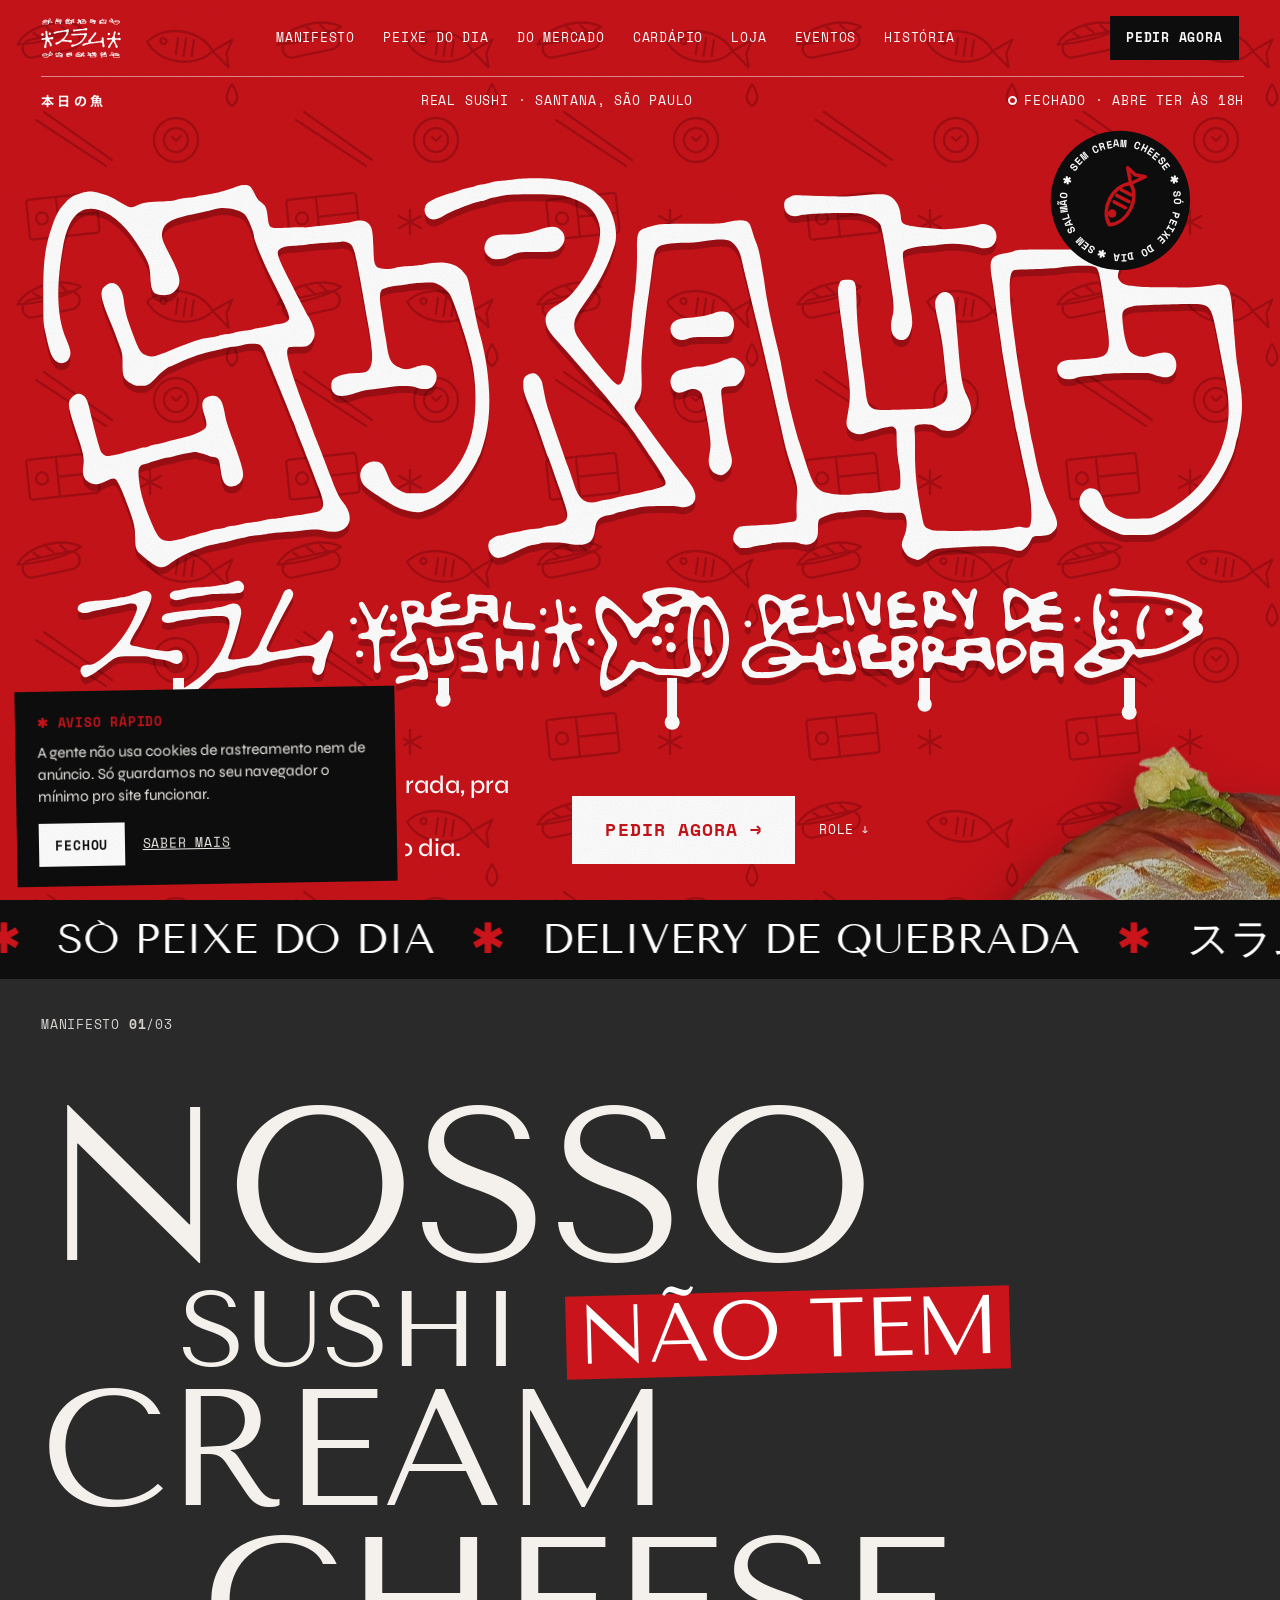
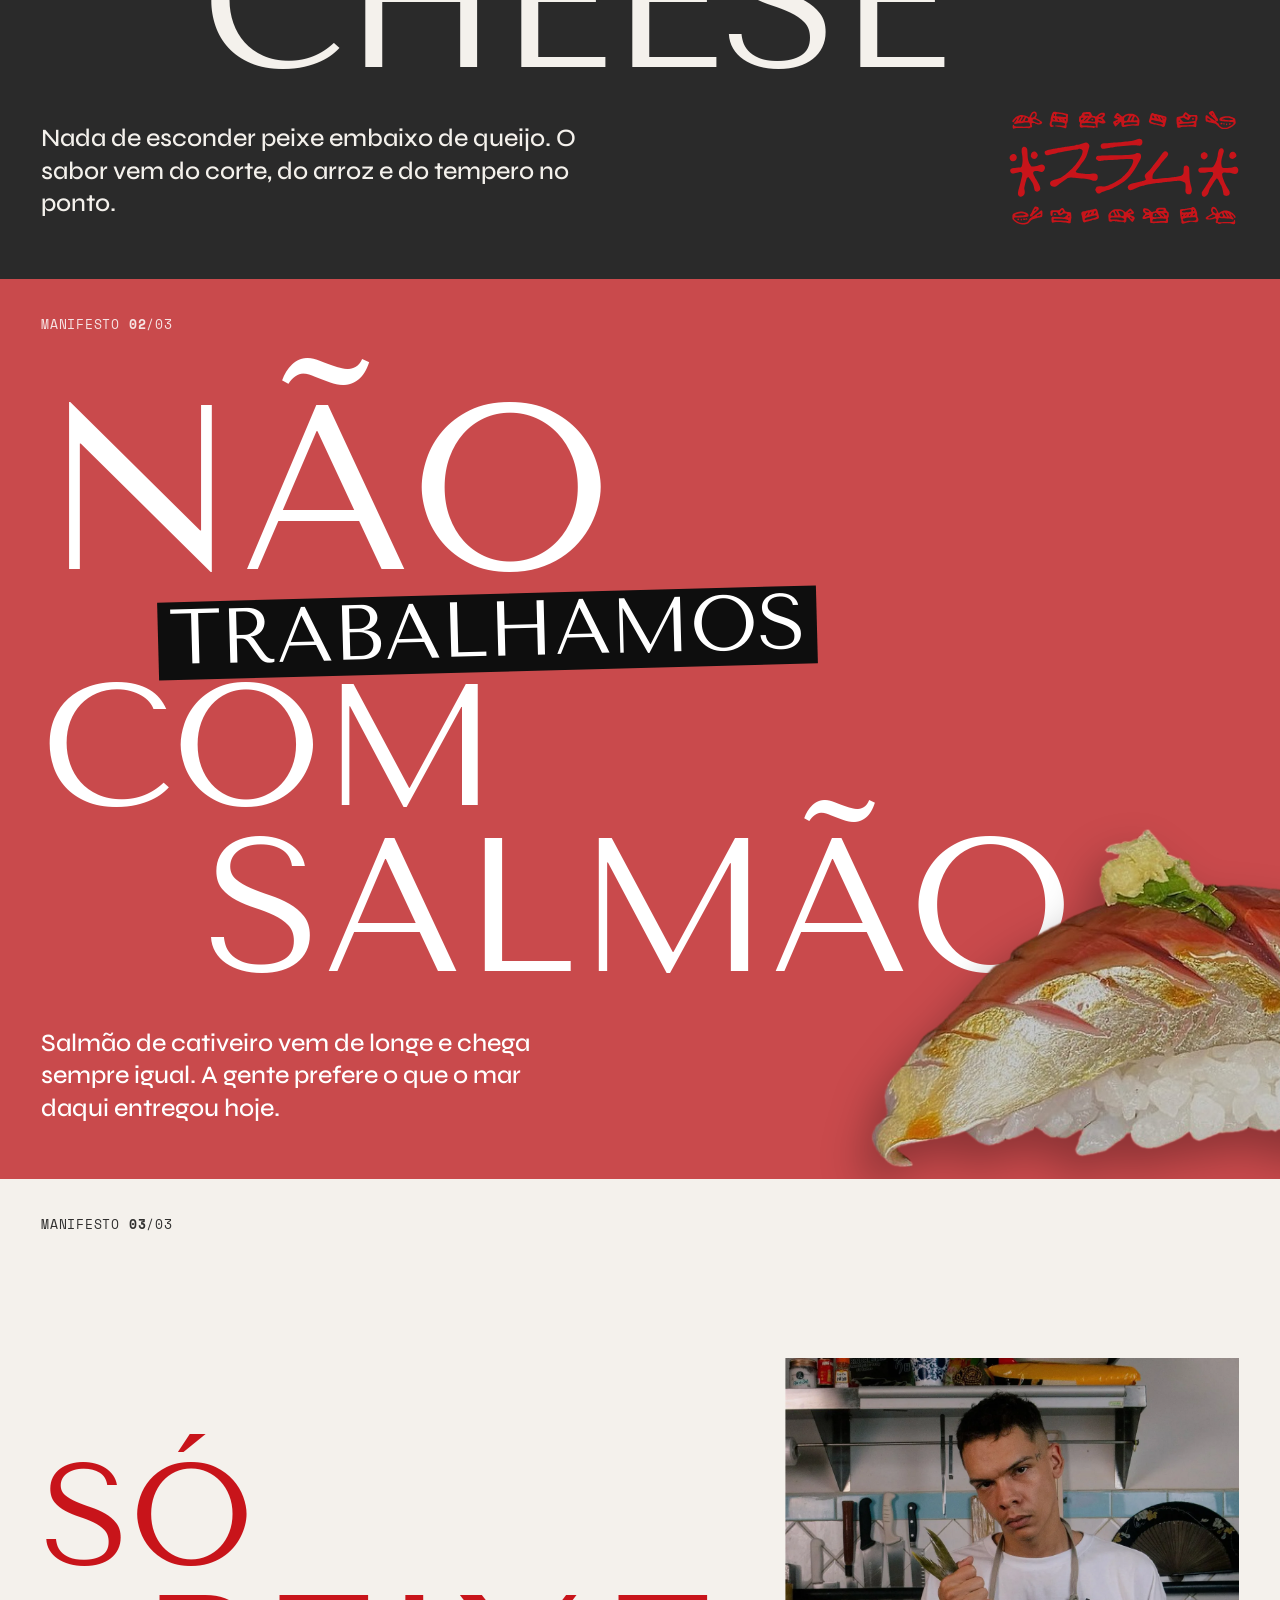
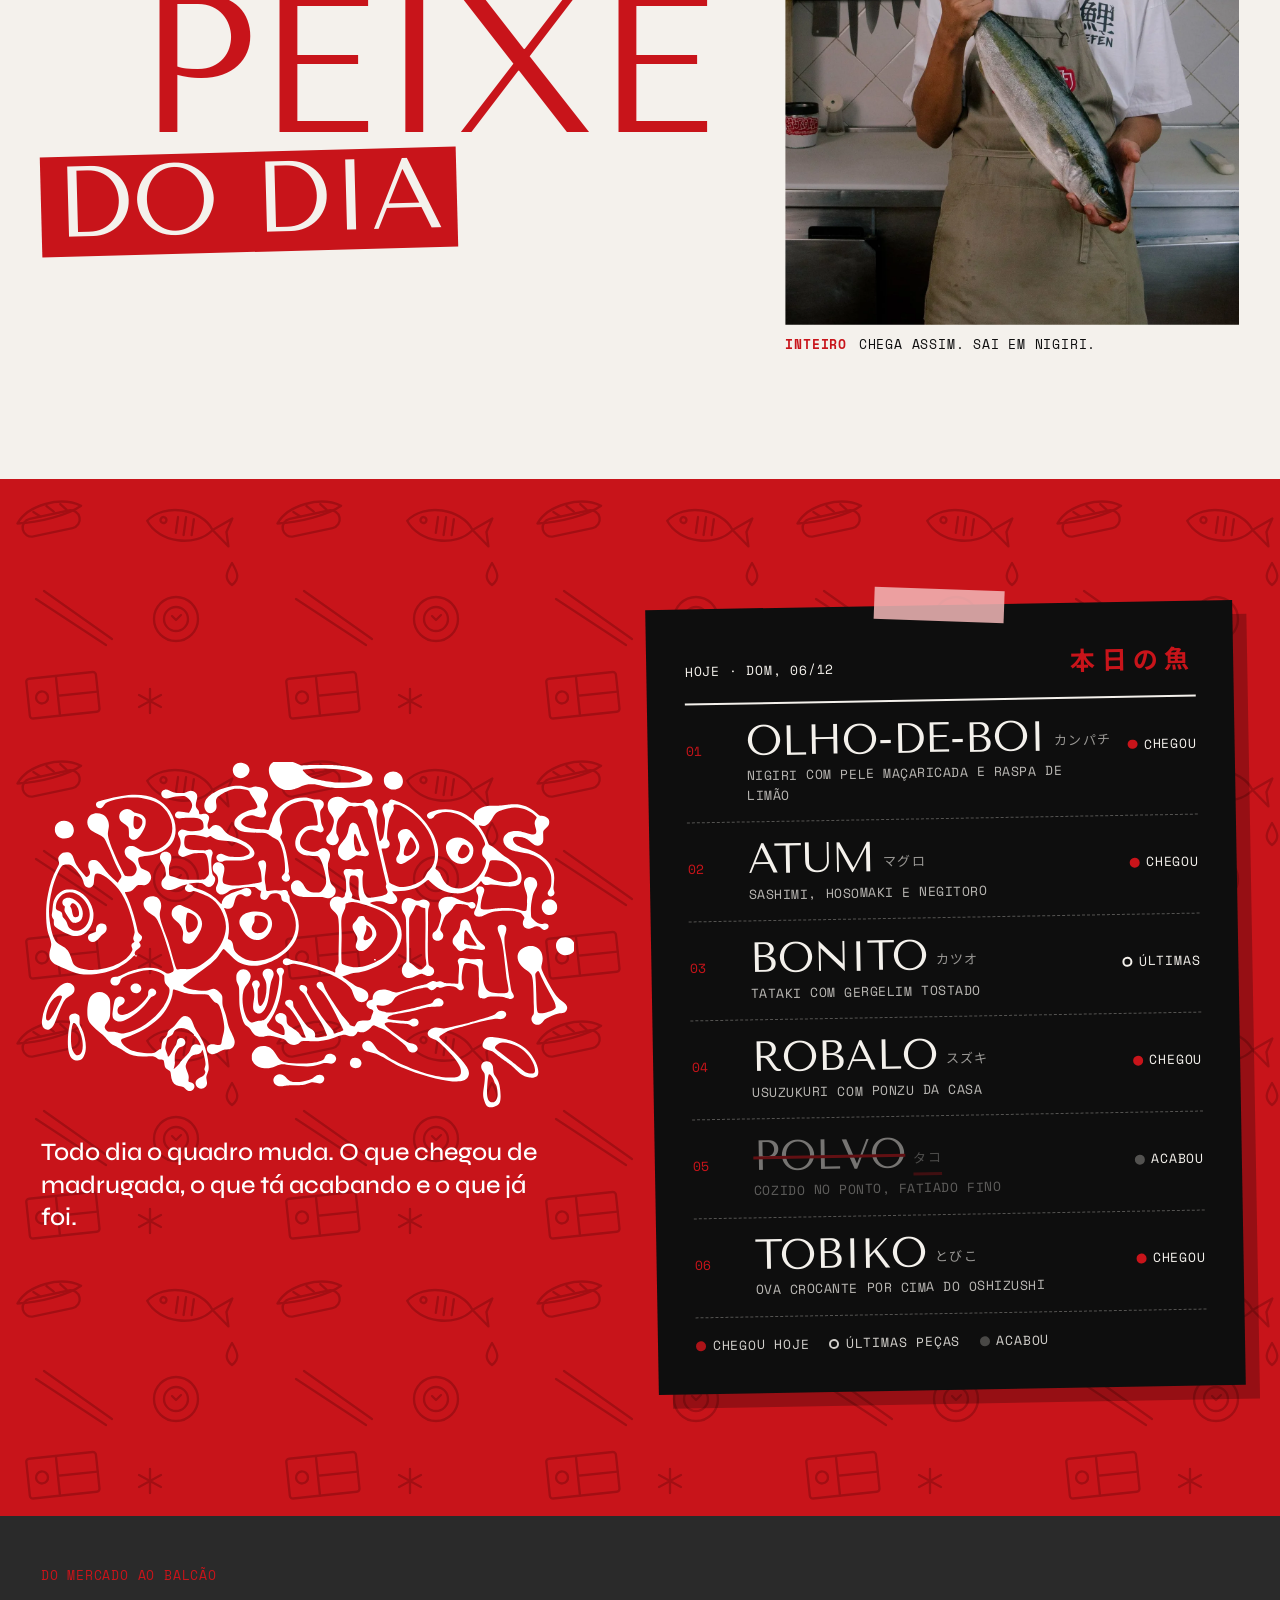
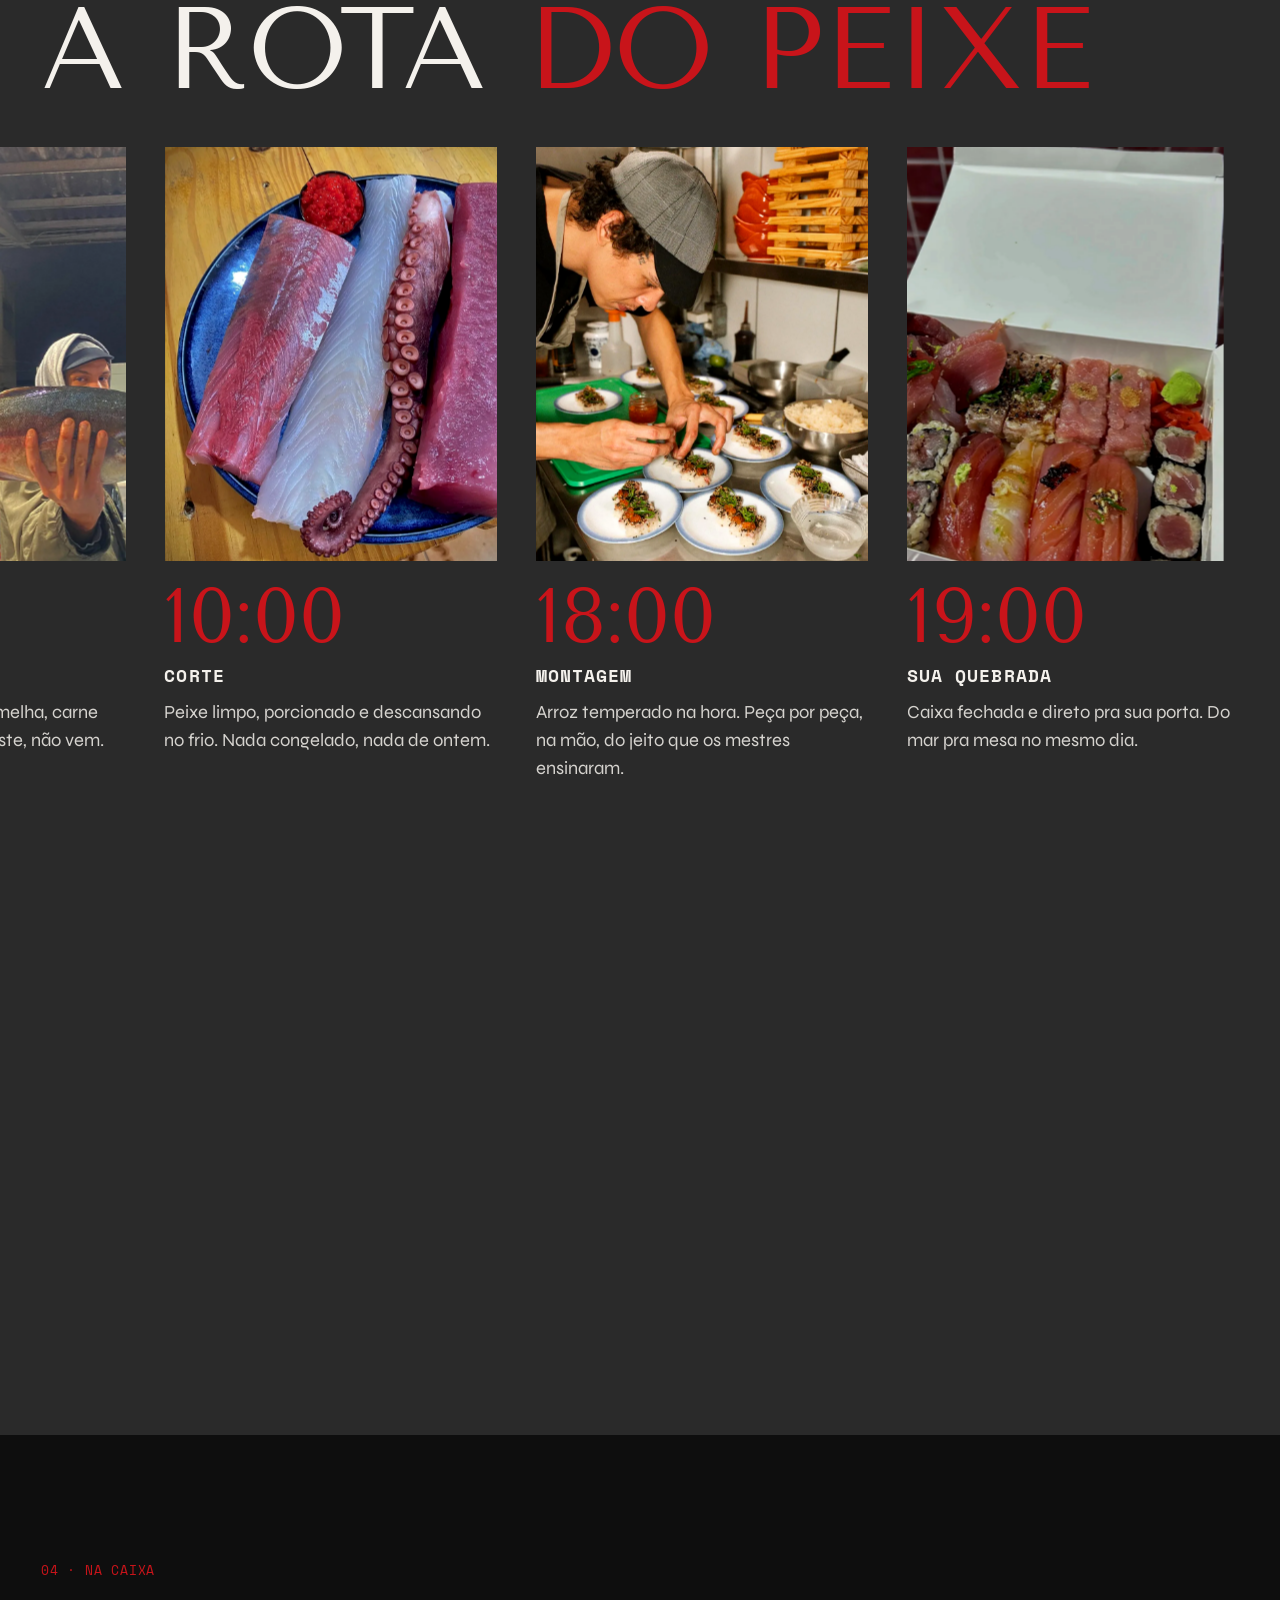
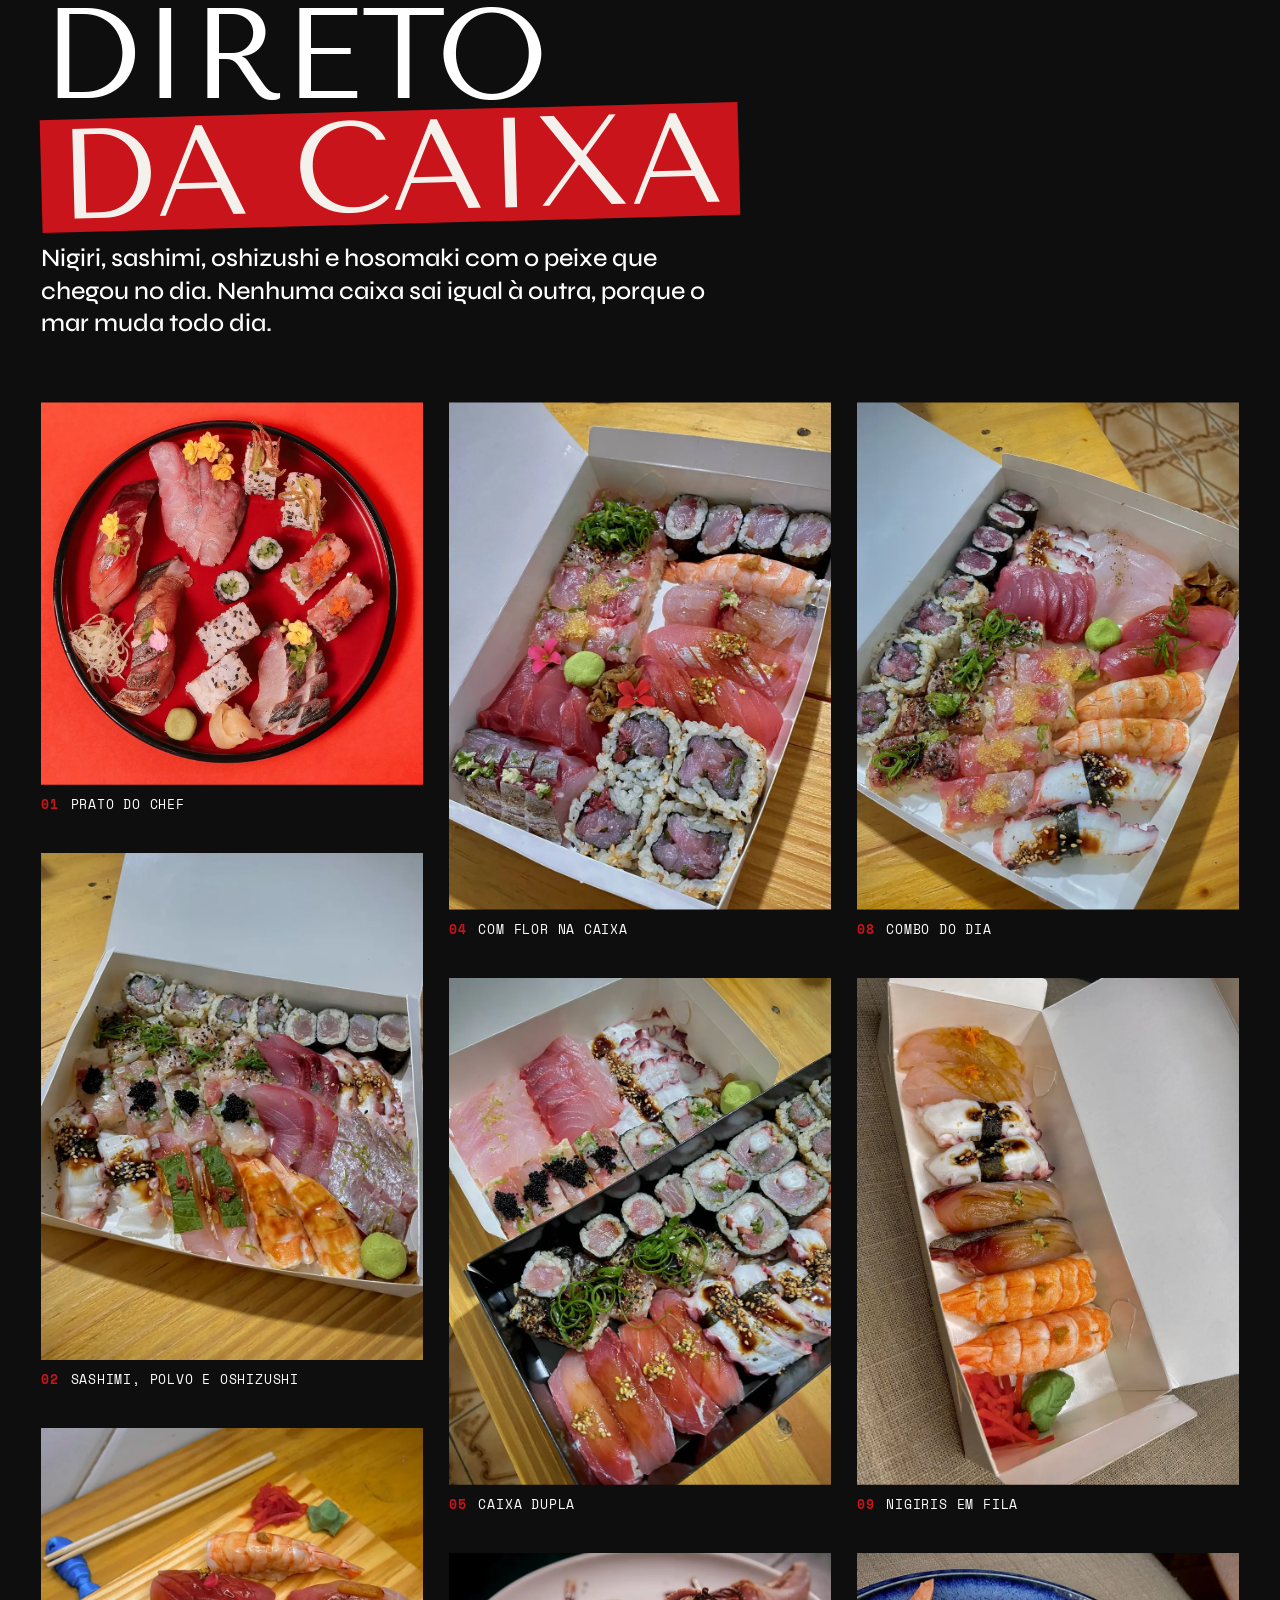
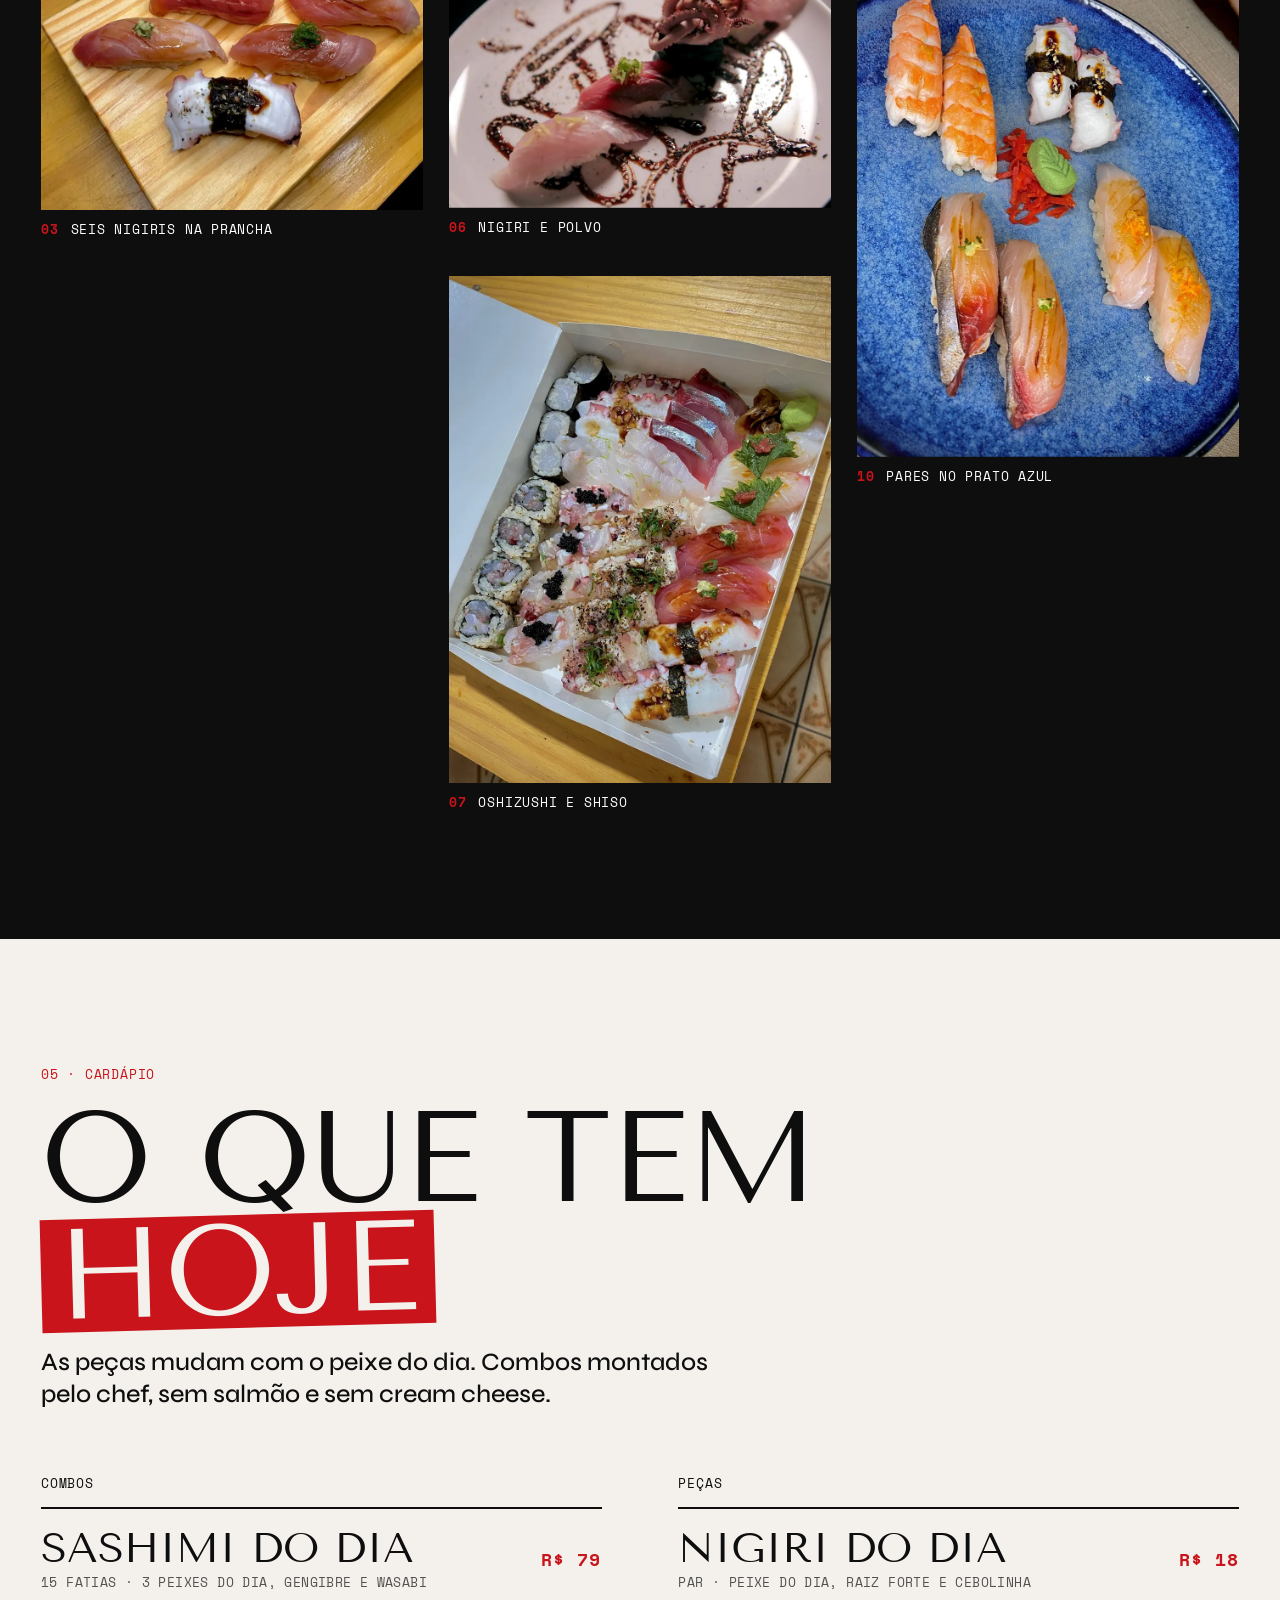
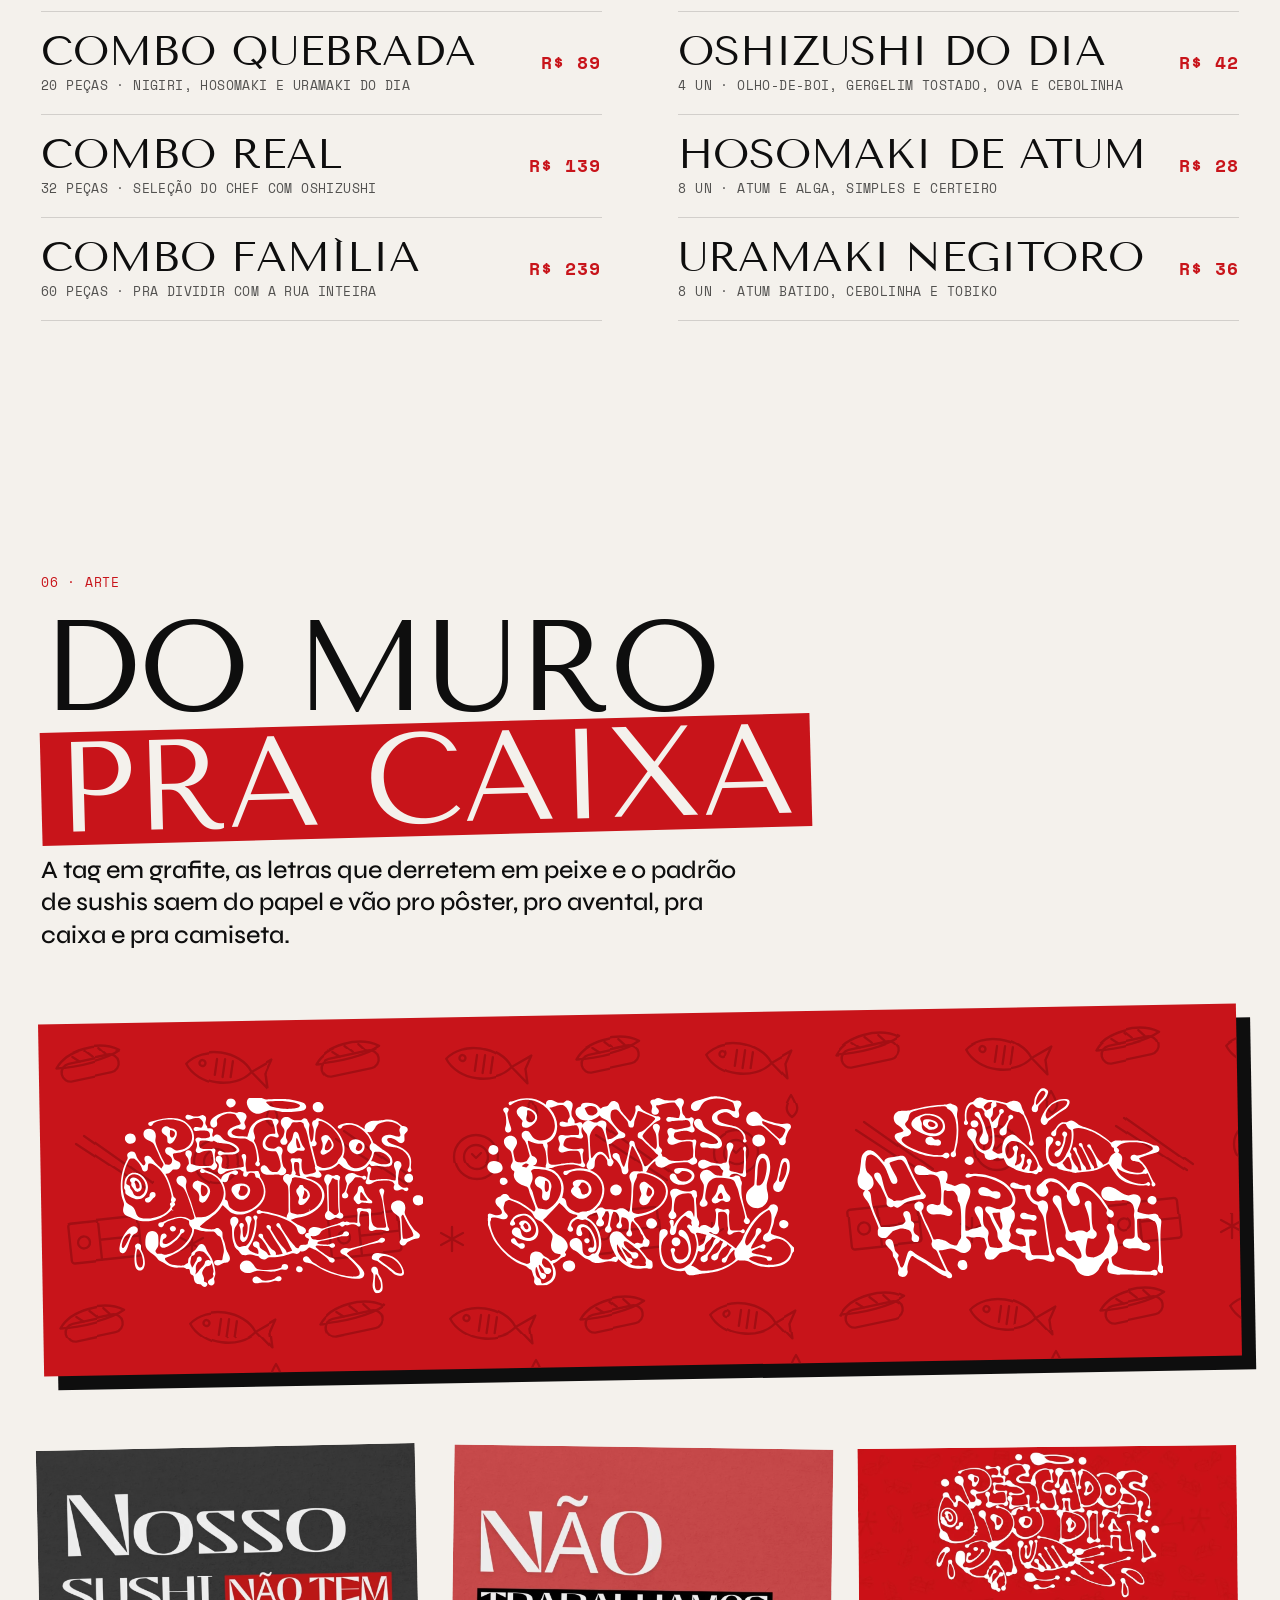
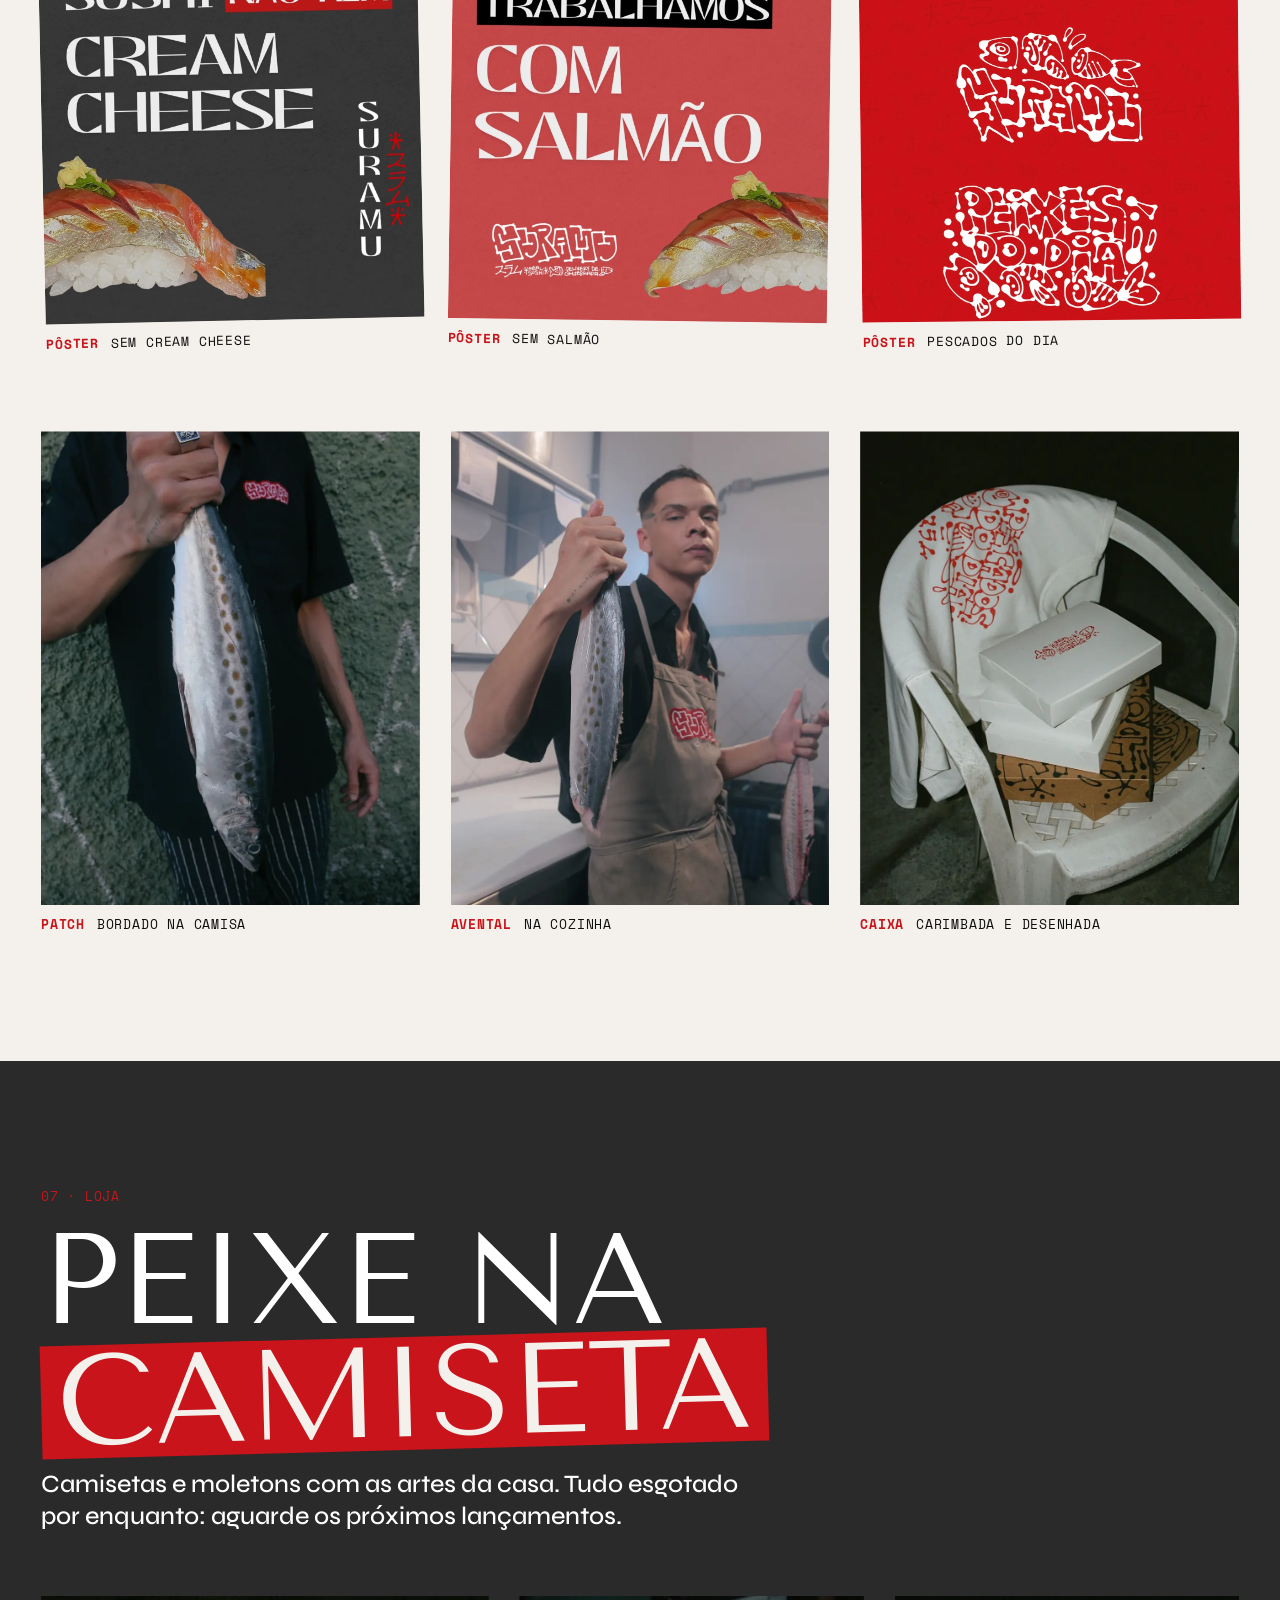
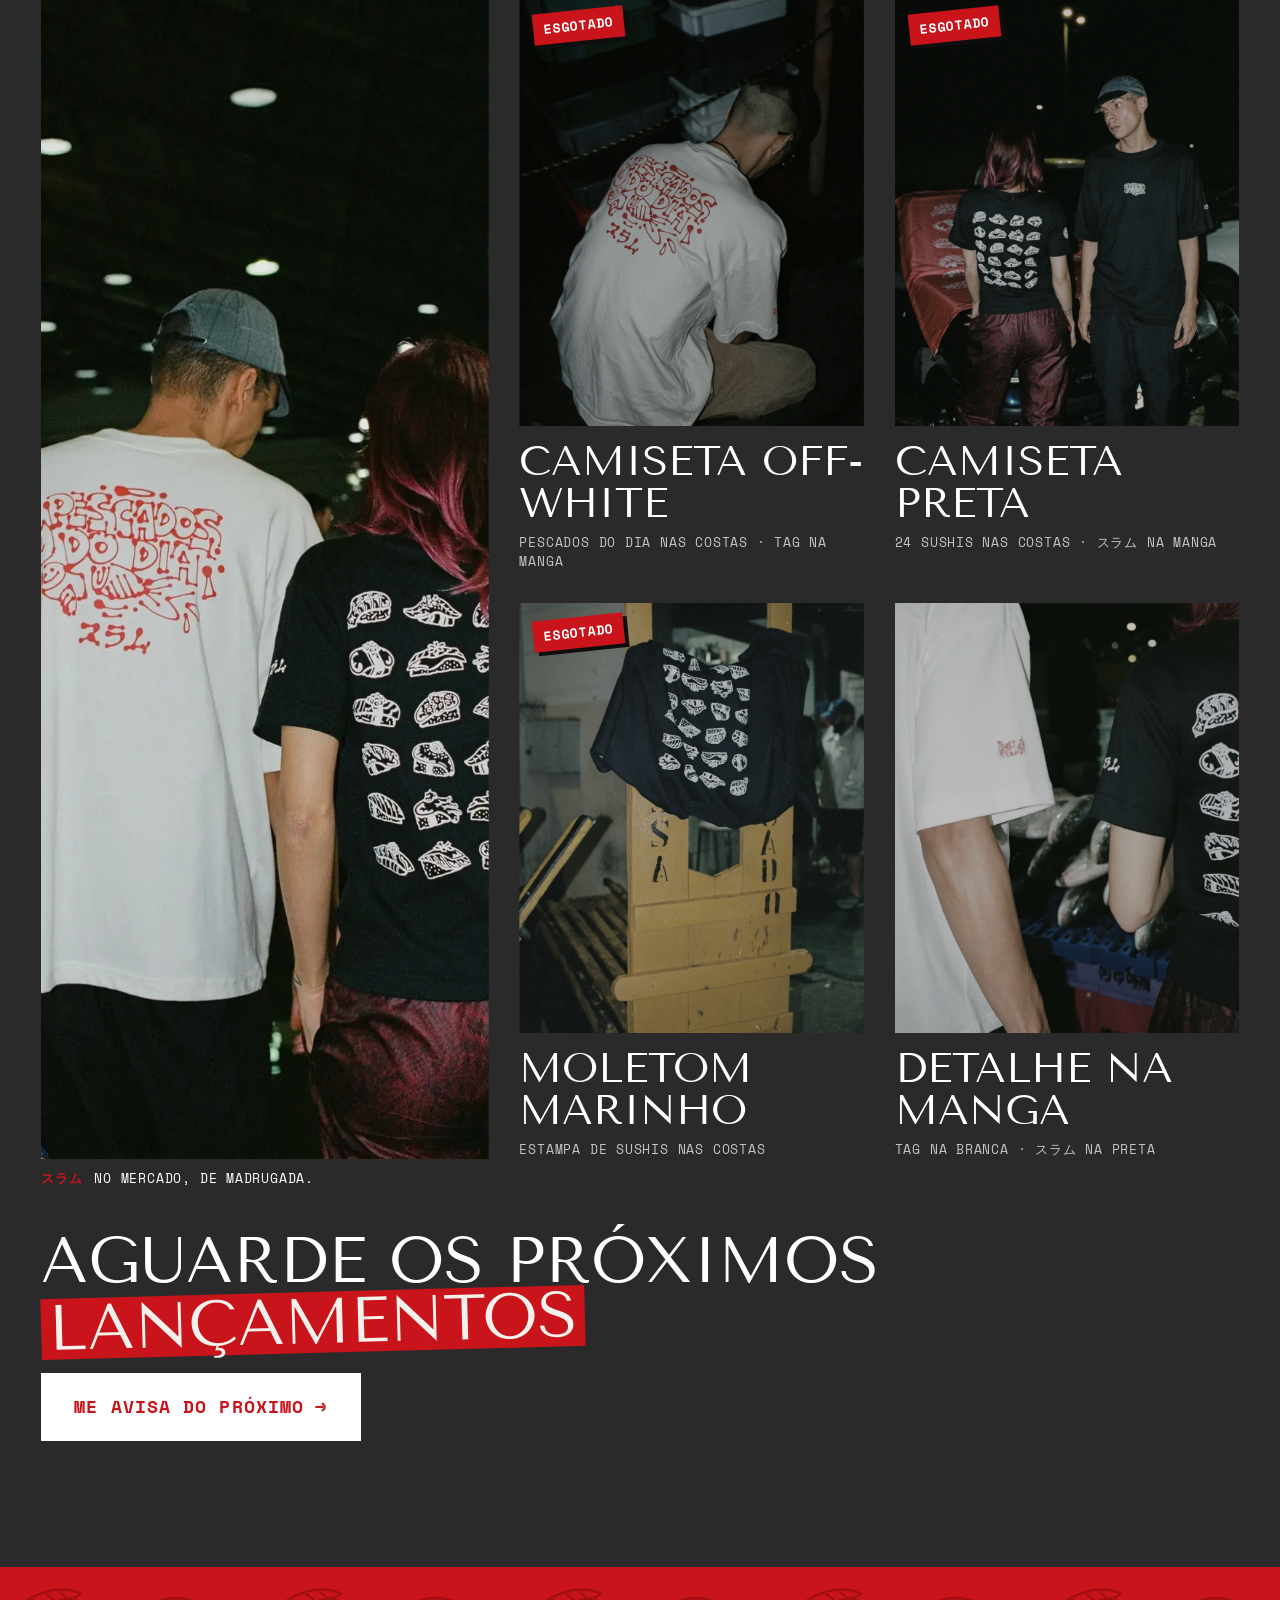
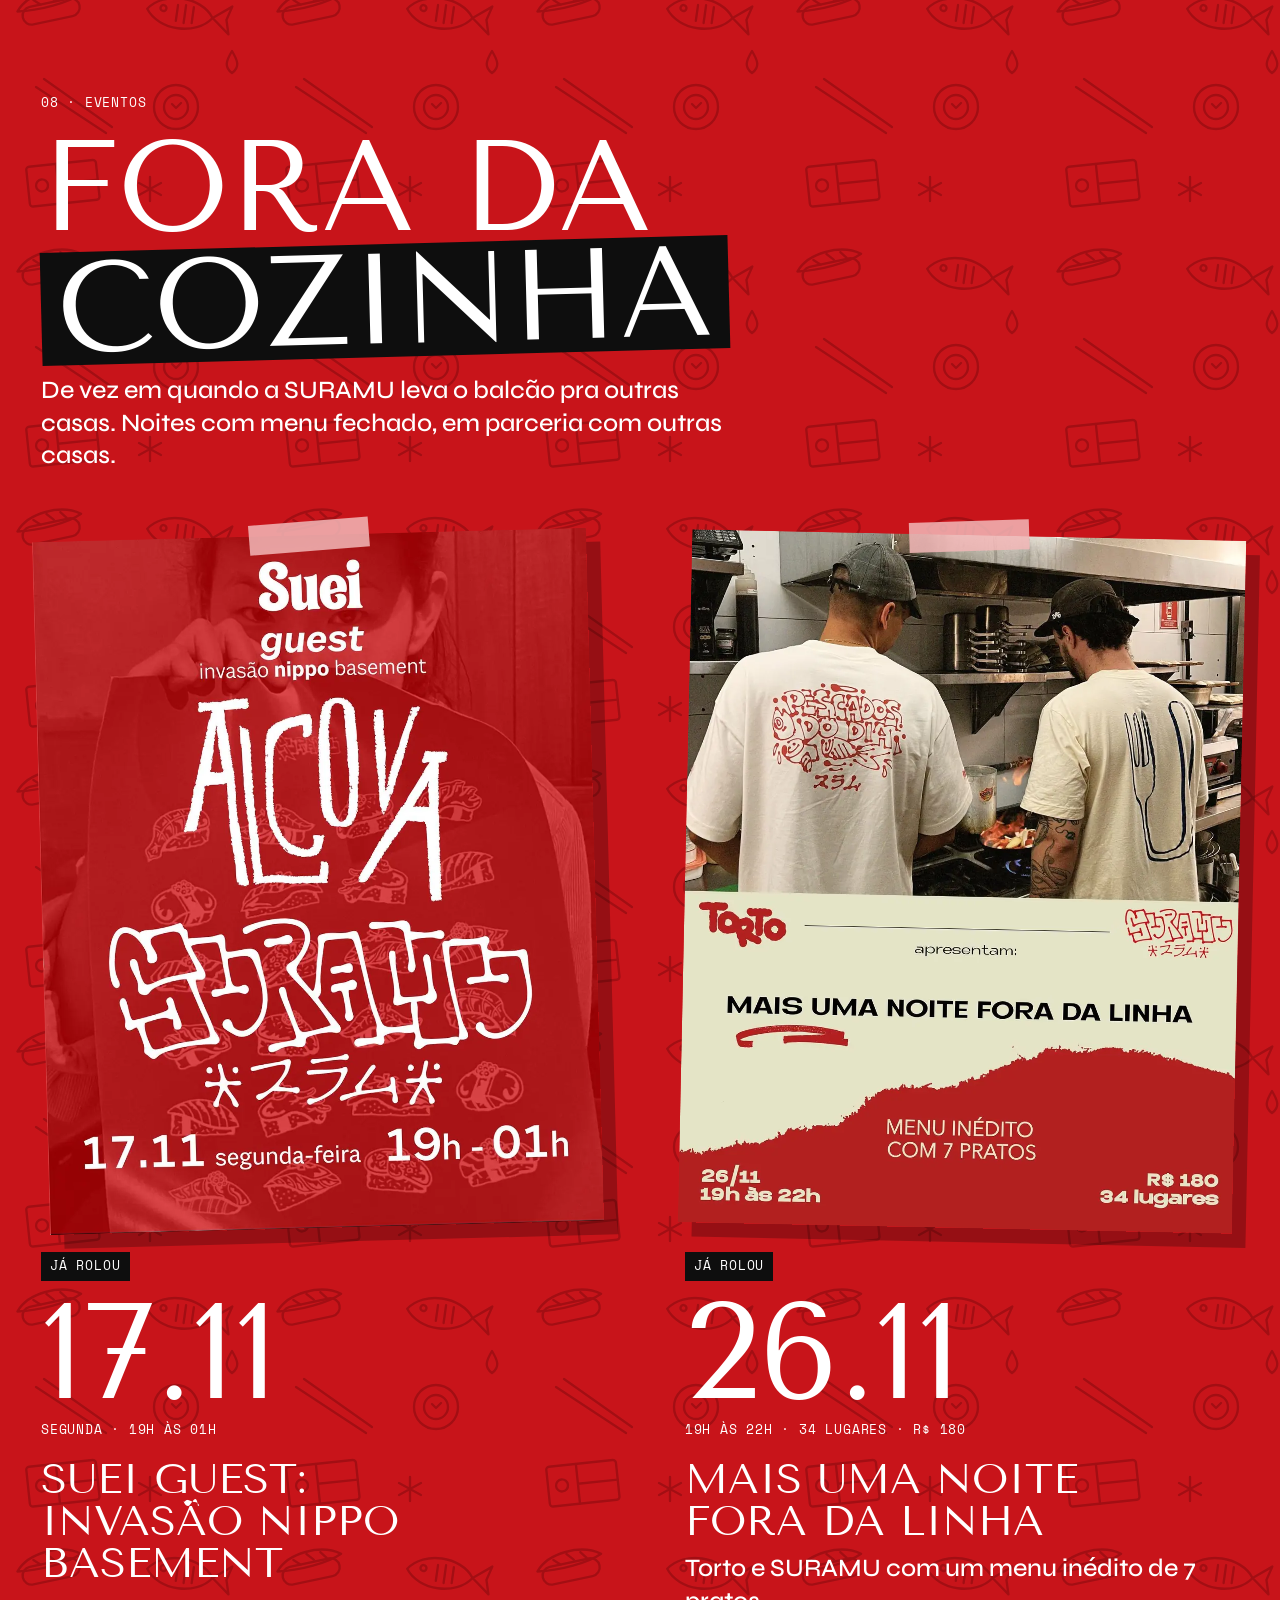
==== commit 05227358: "Loja esgotada: carimbo nas peças e chamada para os próximos lançamentos Co-Authored-By: Claude Opus " ====
--- a/index.html
+++ b/index.html
@@ -376,25 +376,25 @@
       <header class="sec-head">
         <p class="mono sec-head__index" data-scramble>07 · Loja</p>
         <h2 class="sec-title" id="shop-title">Peixe na <span class="sec-title__hl">camiseta</span></h2>
-        <p class="sec-head__text">Camisetas e moletons com as artes da casa. Pra encomendar, chama no zap e pergunta tamanho e cor.</p>
+        <p class="sec-head__text">Camisetas e moletons com as artes da casa. Tudo esgotado por enquanto: aguarde os próximos lançamentos.</p>
       </header>
 
       <div class="shop__grid">
         <figure class="photo shop__lead"><img src="assets/img/loja-mercado.webp" width="1200" height="1599" loading="lazy" alt="Duas pessoas de costas no mercado de peixe: uma com a camiseta branca Pescados do Dia, outra com a camiseta preta de sushis"><figcaption class="mono"><span>スラム</span> No mercado, de madrugada.</figcaption></figure>
 
         <article class="item reveal">
-          <figure class="photo"><img src="assets/img/loja-camiseta-pescados.webp" width="900" height="1199" loading="lazy" alt="Pessoa agachada de costas vestindo a camiseta off-white com a arte Pescados do Dia em vermelho"></figure>
-          <h3 class="item__name">Camiseta off-white</h3>
+          <figure class="photo"><img src="assets/img/loja-camiseta-pescados.webp" width="900" height="1199" loading="lazy" alt="Pessoa agachada de costas vestindo a camiseta off-white com a arte Pescados do Dia em vermelho"><span class="soldout mono" aria-hidden="true">Esgotado</span></figure>
+          <h3 class="item__name">Camiseta off-white<span class="sr-only">, esgotada</span></h3>
           <p class="item__desc mono">Pescados do Dia nas costas · tag na manga</p>
         </article>
         <article class="item reveal">
-          <figure class="photo"><img src="assets/img/loja-camiseta-preta.webp" width="900" height="1199" loading="lazy" alt="À noite, uma pessoa de costas com a camiseta preta estampada com 24 sushis e outra de frente com camiseta preta e a tag no peito"></figure>
-          <h3 class="item__name">Camiseta preta</h3>
+          <figure class="photo"><img src="assets/img/loja-camiseta-preta.webp" width="900" height="1199" loading="lazy" alt="À noite, uma pessoa de costas com a camiseta preta estampada com 24 sushis e outra de frente com camiseta preta e a tag no peito"><span class="soldout mono" aria-hidden="true">Esgotado</span></figure>
+          <h3 class="item__name">Camiseta preta<span class="sr-only">, esgotada</span></h3>
           <p class="item__desc mono">24 sushis nas costas · スラム na manga</p>
         </article>
         <article class="item reveal">
-          <figure class="photo"><img src="assets/img/loja-moletom.webp" width="900" height="1199" loading="lazy" alt="Moletom azul-marinho com estampa de sushis brancos pendurado num carrinho amarelo do mercado"></figure>
-          <h3 class="item__name">Moletom marinho</h3>
+          <figure class="photo"><img src="assets/img/loja-moletom.webp" width="900" height="1199" loading="lazy" alt="Moletom azul-marinho com estampa de sushis brancos pendurado num carrinho amarelo do mercado"><span class="soldout mono" aria-hidden="true">Esgotado</span></figure>
+          <h3 class="item__name">Moletom marinho<span class="sr-only">, esgotado</span></h3>
           <p class="item__desc mono">Estampa de sushis nas costas</p>
         </article>
         <article class="item reveal">
@@ -404,7 +404,10 @@
         </article>
       </div>
 
-      <a class="btn btn--white btn--big shop__cta reveal" href="https://wa.me/5511994139997?text=Oi%2C%20SURAMU!%20Quero%20saber%20das%20camisetas%20e%20moletons." target="_blank" rel="noopener">Quero a minha <span aria-hidden="true">→</span></a>
+      <div class="shop__next reveal">
+        <p class="shop__soon">Aguarde os próximos <span class="sec-title__hl">lançamentos</span></p>
+        <a class="btn btn--white btn--big" href="https://wa.me/5511994139997?text=Oi%2C%20SURAMU!%20Quero%20saber%20do%20pr%C3%B3ximo%20lan%C3%A7amento%20da%20loja." target="_blank" rel="noopener">Me avisa do próximo <span aria-hidden="true">→</span></a>
+      </div>
     </section>
 
     <!-- ============ EVENTOS ============ -->
--- a/css/styles.css
+++ b/css/styles.css
@@ -417,7 +417,19 @@
 .shop__lead img { aspect-ratio: 4 / 3; object-position: 50% 30%; }
 .item__name { font-family: var(--font-display); text-transform: uppercase; font-size: var(--step-2); line-height: 1; margin-top: 14px; }
 .item__desc { margin-top: 8px; opacity: .72; }
-.shop__cta { margin-top: clamp(40px, 6vh, 64px); }
+/* loja esgotada: carimbo em cada peça e chamada para o próximo lançamento */
+.item .photo img { filter: grayscale(.4) brightness(.8); }
+.soldout {
+  position: absolute; z-index: 2; top: 14px; left: 14px;
+  background: var(--red); color: var(--white);
+  padding: .45em .8em; font-weight: 700;
+  box-shadow: 4px 4px 0 var(--black);
+  rotate: -6deg;
+}
+.js .item .soldout { opacity: 0; transform: scale(1.7); transition: transform .55s var(--ease-stamp), opacity .2s; }
+.js .item.is-in .soldout { opacity: 1; transform: none; transition-delay: .6s; }
+.shop__next { display: flex; flex-wrap: wrap; align-items: center; gap: 20px 32px; margin-top: clamp(56px, 8vh, 96px); }
+.shop__soon { font-family: var(--font-display); text-transform: uppercase; font-size: clamp(2rem, 5vw, 4rem); line-height: .95; }
 
 /* ============ EVENTOS ============ */
 .events {
